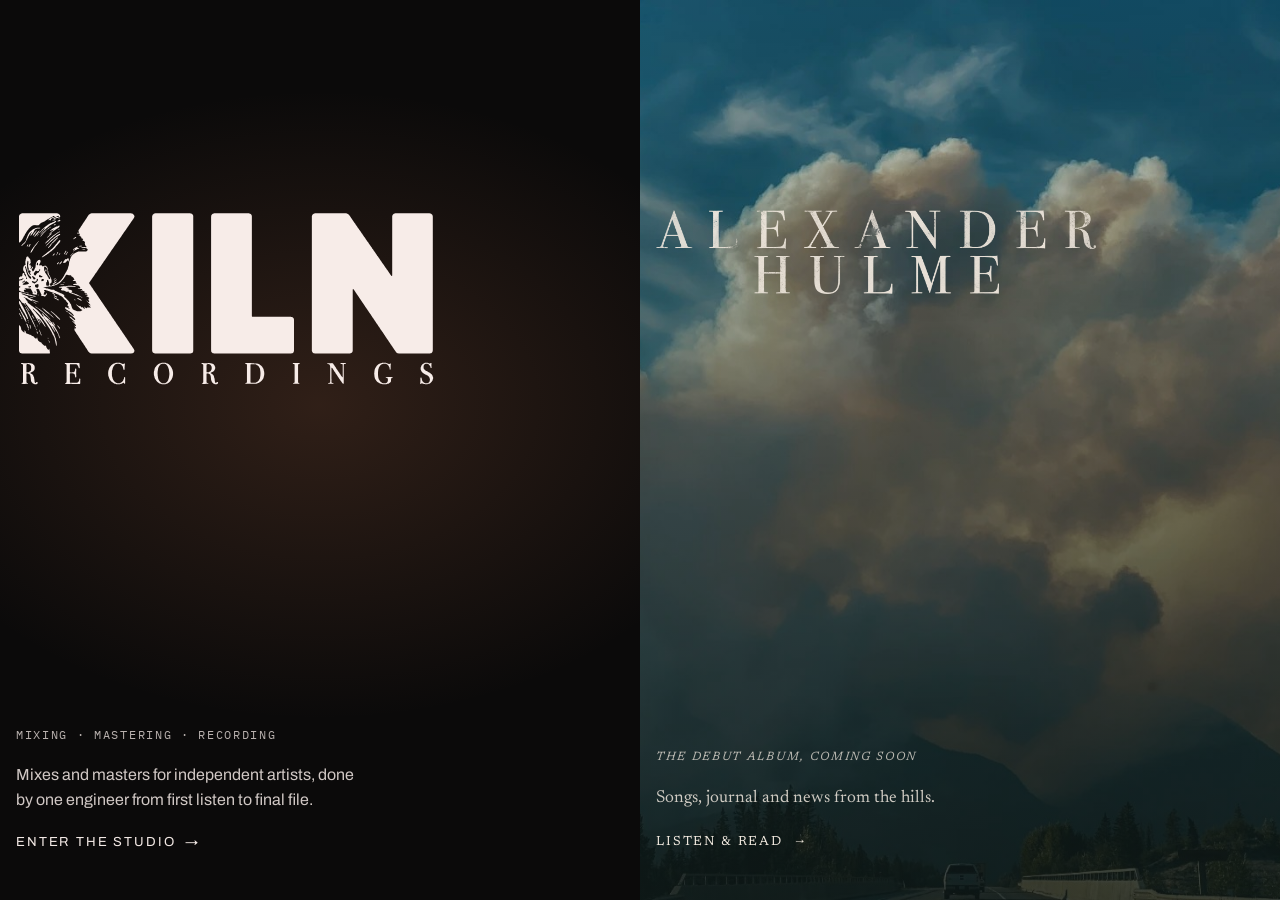
==== kiln-site/index.html @ 2f4a4ac7 "Add files via upload" ====
<!doctype html>
<html lang="en-GB">
<head>
<meta charset="utf-8">
<meta name="viewport" content="width=device-width, initial-scale=1, viewport-fit=cover">
<title>Kiln Recordings · Alexander Hulme</title>
<meta name="description" content="Kiln Recordings, mixing and mastering by Alexander Hulme, and the home of his debut album.">
<link rel="preconnect" href="https://fonts.googleapis.com">
<link rel="preconnect" href="https://fonts.gstatic.com" crossorigin>
<link rel="stylesheet" href="https://fonts.googleapis.com/css2?family=Archivo:wght@400;500;600;700;800&family=Cormorant+Garamond:ital,wght@0,400;0,500;1,400;1,500&family=IBM+Plex+Mono:wght@400&family=Newsreader:ital,opsz,wght@0,6..72,400;0,6..72,500;1,6..72,400&display=swap">
<link rel="stylesheet" href="assets/css/site.css">
</head>
<body class="hub">
<main class="split">
  <a class="half half-kiln" href="kiln.html">
    <img class="logo" src="assets/img/kiln-logo.svg" alt="Kiln Recordings">
    <span class="tag">Mixing · Mastering · Recording</span>
    <p class="blurb">Mixes and masters for independent artists, done by one engineer from first listen to final file.</p>
    <span class="go">Enter the studio <span aria-hidden="true">→</span></span>
  </a>
  <a class="half half-ah" href="alexander.html">
    <img class="logo" src="assets/img/ah-wordmark-light.png" alt="Alexander Hulme">
    <span class="tag"><em>The debut album, coming soon</em></span>
    <p class="blurb">Songs, journal and news from the hills.</p>
    <span class="go">Listen &amp; read <span aria-hidden="true">→</span></span>
  </a>
</main>
</body>
</html>
---- kiln-site/assets/css/site.css ----
/* =========================================================
   Kiln Recordings / Alexander Hulme — shared stylesheet
   Layout concept: one hub that splits into two worlds.
   Kiln = black studio, blush logo colour, technical mono labels.
   Alexander = teal mist and smoke, taken from the album cover.
   ========================================================= */
:root {
  /* Kiln (studio) */
  --k-bg: #0b0a0a;
  --k-surface: #151313;
  --k-line: #2a2524;
  --k-fg: #f3e9e5;          /* matches the logo blush */
  --k-muted: #9c8f8b;
  --k-ember: #c9774f;       /* used once: the glow behind the logo */

  /* Alexander (folk / mist) */
  --a-deep: #0f2f39;        /* teal sky */
  --a-pine: #17221f;        /* treeline */
  --a-mist: #d9dfdc;
  --a-smoke: #e3c4a6;       /* sunlit smoke */
  --a-fg: #f0e8de;
  --a-muted: #a9b6b3;

  /* Type */
  --f-kiln-display: "Archivo", "Helvetica Neue", Arial, sans-serif;
  --f-kiln-body: "Archivo", "Helvetica Neue", Arial, sans-serif;
  --f-mono: "IBM Plex Mono", ui-monospace, Menlo, monospace;
  --f-ah-display: "Cormorant Garamond", "Cormorant", Garamond, "Times New Roman", serif;
  --f-ah-body: "Newsreader", Georgia, "Times New Roman", serif;

  --gutter-l: max(16px, env(safe-area-inset-left, 0px));
  --gutter-r: max(16px, env(safe-area-inset-right, 0px));
  --measure: 65ch;
  color-scheme: dark;
}

*, *::before, *::after { box-sizing: border-box; }
html, body { margin: 0; }
body { font-size: 17px; line-height: 1.6; -webkit-font-smoothing: antialiased; }
img { max-width: 100%; display: block; }
a { color: inherit; }
h1, h2, h3 { text-wrap: balance; line-height: 1.1; margin: 0; }
p { margin: 0; }
:focus-visible { outline: 2px solid currentColor; outline-offset: 3px; }
.wrap { width: 100%; max-width: 1180px; margin-inline: auto; padding-left: var(--gutter-l); padding-right: var(--gutter-r); }
.skip { position: absolute; left: -9999px; }
.skip:focus { left: 16px; top: 16px; z-index: 99; padding: 8px 12px; background: #fff; color: #000; }

/* ---------- Site header (shared shape) ---------- */
.site-head { position: sticky; top: env(safe-area-inset-top, 0px); z-index: 20; backdrop-filter: blur(10px); -webkit-backdrop-filter: blur(10px); }
.site-head .wrap { display: flex; align-items: center; justify-content: space-between; gap: 16px; padding-block: 14px; flex-wrap: wrap; }
.site-head nav { display: flex; gap: clamp(12px, 2.4vw, 28px); flex-wrap: wrap; align-items: center; }
.site-head nav a { text-decoration: none; font-size: 0.82rem; letter-spacing: 0.12em; text-transform: uppercase; opacity: 0.78; }
.site-head nav a:hover, .site-head nav a[aria-current] { opacity: 1; }
.site-head .brand img { height: 46px; width: auto; }
.cross { font-size: 0.78rem; letter-spacing: 0.12em; text-transform: uppercase; text-decoration: none; padding: 7px 12px; border: 1px solid currentColor; border-radius: 999px; opacity: 0.85; white-space: nowrap; }
.cross:hover { opacity: 1; }
.site-foot { padding-block: 48px; font-size: 0.85rem; }
.site-foot .wrap { display: flex; justify-content: space-between; gap: 16px; flex-wrap: wrap; }

/* =========================================================
   HUB
   ========================================================= */
body.hub { background: var(--k-bg); color: var(--k-fg); font-family: var(--f-kiln-body); }
body.hub::before, body.kiln::before { content: ""; position: fixed; inset: 0 0 auto; height: env(safe-area-inset-top, 0px); z-index: 10; background: var(--k-bg); }
.split { display: grid; grid-template-columns: 1fr 1fr; min-height: min(100vh, 900px); }
.half { position: relative; display: flex; flex-direction: column; justify-content: flex-end; gap: 18px; padding: 48px var(--gutter-r) 48px var(--gutter-l); text-decoration: none; overflow: hidden; isolation: isolate; min-height: 420px; }
.half .tag { font-family: var(--f-mono); font-size: 0.75rem; letter-spacing: 0.14em; text-transform: uppercase; opacity: 0.75; }
.half .go { font-size: 0.82rem; letter-spacing: 0.14em; text-transform: uppercase; display: inline-flex; gap: 10px; align-items: center; }
.half .go span { transition: transform .3s ease; }
.half:hover .go span { transform: translateX(6px); }
.half-kiln { background: var(--k-bg); color: var(--k-fg); }
.half-kiln .logo { width: min(420px, 80%); margin-bottom: auto; margin-top: 18vh; }
.half-kiln::before { content: ""; position: absolute; inset: 10% -20% auto -20%; height: 70%; background: radial-gradient(closest-side, rgba(201,119,79,.28), rgba(201,119,79,0)); z-index: -1; transition: opacity .6s; opacity: .7; }
.half-kiln:hover::before { opacity: 1; }
.half-ah { color: var(--a-fg); background: var(--a-deep) url("../img/album-cover.jpg") center 40% / cover; }
.half-ah::before { content: ""; position: absolute; inset: 0; background: linear-gradient(180deg, rgba(15,47,57,.15), rgba(15,25,24,.78)); z-index: -1; }
.half-ah .logo { width: min(440px, 86%); margin-bottom: auto; margin-top: 18vh; filter: drop-shadow(0 2px 14px rgba(0,0,0,.35)); }
.half-ah .go, .half-ah .tag { font-family: var(--f-ah-body); }
.half p.blurb { max-width: 38ch; font-size: 1rem; opacity: .85; }
.half-ah p.blurb { font-family: var(--f-ah-body); font-size: 1.08rem; }
@media (max-width: 760px) {
  .split { grid-template-columns: 1fr; min-height: 0; }
  .half { min-height: 360px; }
  .half-kiln .logo, .half-ah .logo { margin-top: 24px; }
}

/* =========================================================
   KILN RECORDINGS
   ========================================================= */
body.kiln { background: var(--k-bg); color: var(--k-fg); font-family: var(--f-kiln-body); }
.kiln .site-head { background: rgba(11,10,10,.82); border-bottom: 1px solid var(--k-line); }
.k-label { font-family: var(--f-mono); font-size: 0.75rem; letter-spacing: 0.16em; text-transform: uppercase; color: var(--k-muted); }
.k-hero { position: relative; padding-block: clamp(72px, 12vw, 150px) clamp(56px, 8vw, 96px); overflow: hidden; isolation: isolate; }
.k-hero::before { content: ""; position: absolute; left: 50%; top: 18%; width: min(900px, 120vw); aspect-ratio: 1.6; translate: -50% 0; background: radial-gradient(closest-side, rgba(201,119,79,.32), rgba(201,119,79,.08) 55%, rgba(201,119,79,0)); z-index: -1; animation: kilnbreathe 7s ease-in-out infinite alternate; }
@keyframes kilnbreathe { from { opacity: .55; scale: .96; } to { opacity: 1; scale: 1.04; } }
.k-hero .wrap { display: grid; gap: 32px; justify-items: center; text-align: center; }
.k-hero img { width: min(560px, 88%); }
.k-hero h1 { font-family: var(--f-kiln-display); font-weight: 500; font-size: clamp(1.5rem, 3.4vw, 2.4rem); letter-spacing: -0.01em; max-width: 26ch; }
.k-hero p { color: var(--k-muted); max-width: 52ch; }
.btn { display: inline-flex; align-items: center; gap: 10px; padding: 14px 22px; font-size: 0.85rem; letter-spacing: 0.12em; text-transform: uppercase; text-decoration: none; border-radius: 2px; cursor: pointer; border: 1px solid transparent; font-family: inherit; }
.kiln .btn-solid { background: var(--k-fg); color: var(--k-bg); }
.kiln .btn-solid:hover { background: #fff; }
.kiln .btn-line { border-color: var(--k-line); color: var(--k-fg); background: transparent; }
.kiln .btn-line:hover { border-color: var(--k-fg); }
.btn-row { display: flex; gap: 12px; flex-wrap: wrap; justify-content: center; }

/* Hero with portrait */
.k-hero .k-hero-grid { grid-template-columns: minmax(0, 1.15fr) minmax(0, 0.85fr); gap: clamp(32px, 6vw, 88px); align-items: center; justify-items: stretch; text-align: left; }
.k-hero-copy { display: grid; gap: 26px; justify-items: start; }
.k-hero-copy .k-hero-logo { width: min(520px, 100%); }
.k-hero-copy h1 { font-family: var(--f-kiln-body); font-weight: 400; font-size: clamp(1.2rem, 1.9vw, 1.45rem); letter-spacing: 0; line-height: 1.5; max-width: 40ch; color: var(--k-fg); }
.k-hero-copy p { max-width: 54ch; }
.k-hero-copy .btn-row { justify-content: flex-start; }
.k-portrait { margin: 0; display: grid; gap: 12px; justify-self: end; width: 100%; max-width: 440px; }
.k-portrait img { width: 100%; height: auto; aspect-ratio: 3 / 4; object-fit: cover; filter: saturate(.9) contrast(1.02); }
.k-hero::before { left: 30%; }

/* Featured on */
.featured { border-top: 1px solid var(--k-line); border-bottom: 1px solid var(--k-line); padding-block: 32px; }
.featured .wrap { display: flex; align-items: center; gap: 20px 40px; flex-wrap: wrap; }
.featured-list { list-style: none; margin: 0; padding: 0; display: flex; flex-wrap: wrap; gap: 20px clamp(28px, 4vw, 56px); align-items: center; }
.featured-list li { font-family: var(--f-kiln-display); font-weight: 700; font-size: 1.05rem; letter-spacing: -0.01em; color: var(--k-fg); opacity: .8; }
.featured-list img { height: var(--h, 32px); width: auto; max-width: 100%; opacity: .82; transition: opacity .2s; }
.featured-list img:hover { opacity: 1; }

/* Testimonials */
.quotes { display: grid; grid-template-columns: repeat(3, minmax(0, 1fr)); gap: clamp(24px, 3vw, 40px); }
.quote { margin: 0; display: grid; grid-template-rows: 1fr auto; gap: 22px; padding-top: 22px; border-top: 1px solid var(--k-fg); min-width: 0; }
.quote blockquote { margin: 0; position: relative; }
.quote blockquote::before { content: "\201C"; display: block; font-family: var(--f-ah-display); font-size: 4rem; line-height: .6; height: .45em; color: var(--k-ember); }
.quote blockquote p { font-size: 1rem; line-height: 1.65; color: var(--k-fg); opacity: .9; }
.quote figcaption { display: flex; justify-content: space-between; gap: 12px; font-family: var(--f-mono); font-size: .78rem; letter-spacing: .12em; text-transform: uppercase; }
.quote figcaption b { font-weight: 400; }
.quote figcaption span { color: var(--k-muted); }

/* Studio photo band */
.studio-band { position: relative; border-top: 1px solid var(--k-line); }
.studio-band img { width: 100%; max-width: none; height: clamp(280px, 52vw, 640px); object-fit: cover; object-position: 60% 55%; }
.studio-caption { display: grid; gap: 8px; padding-block: 20px; }
.studio-caption p { color: var(--k-muted); max-width: 60ch; }

@media (max-width: 860px) {
  .k-hero .k-hero-grid { grid-template-columns: 1fr; }
  .k-portrait { justify-self: start; max-width: 420px; }
  .quotes { grid-template-columns: 1fr; }
}

.k-section { padding-block: clamp(64px, 9vw, 112px); border-top: 1px solid var(--k-line); }
.k-section h2 { font-family: var(--f-kiln-display); font-weight: 800; font-size: clamp(2rem, 5vw, 3.6rem); letter-spacing: -0.03em; text-transform: uppercase; }
.k-head { display: grid; grid-template-columns: minmax(0, 1fr) minmax(0, 1.2fr); gap: 32px; align-items: end; margin-bottom: 48px; }
.k-head p { color: var(--k-muted); max-width: 52ch; }

.services { display: grid; grid-template-columns: repeat(2, minmax(0, 1fr)); border-top: 1px solid var(--k-line); border-left: 1px solid var(--k-line); }
.service { padding: 32px clamp(20px, 3vw, 36px); border-right: 1px solid var(--k-line); border-bottom: 1px solid var(--k-line); display: grid; gap: 14px; align-content: start; min-width: 0; }
.service h3 { font-family: var(--f-kiln-display); font-weight: 700; font-size: 1.5rem; letter-spacing: -0.01em; }
.service p { color: var(--k-muted); }
.service .price { font-family: var(--f-mono); font-size: 0.9rem; color: var(--k-fg); font-variant-numeric: tabular-nums; }
.service ul { margin: 0; padding-left: 1.1em; color: var(--k-muted); font-size: 0.95rem; }

.steps { list-style: none; margin: 0; padding: 0; display: grid; grid-template-columns: repeat(4, minmax(0, 1fr)); gap: 0; counter-reset: s; }
.steps li { counter-increment: s; padding: 24px 24px 24px 0; border-top: 1px solid var(--k-fg); display: grid; gap: 10px; align-content: start; min-width: 0; }
.steps li + li { padding-left: 24px; }
.steps li::before { content: "0" counter(s); font-family: var(--f-mono); font-size: 0.8rem; color: var(--k-muted); }
.steps h3 { font-family: var(--f-kiln-display); font-weight: 700; font-size: 1.15rem; }
.steps p { color: var(--k-muted); font-size: 0.95rem; }

.spec-wrap { overflow-x: auto; }
.spec { width: 100%; border-collapse: collapse; font-family: var(--f-mono); font-size: 0.88rem; font-variant-numeric: tabular-nums; min-width: 520px; }
.spec th, .spec td { text-align: left; padding: 14px 16px 14px 0; border-bottom: 1px solid var(--k-line); vertical-align: top; }
.spec th { color: var(--k-muted); font-weight: 400; letter-spacing: .08em; text-transform: uppercase; font-size: .72rem; }

.credits { display: grid; grid-template-columns: repeat(auto-fill, minmax(min(100%, 220px), 1fr)); gap: 24px; }
.credit { display: grid; gap: 10px; }
.credit .art { aspect-ratio: 1; background: var(--k-surface); border: 1px dashed var(--k-line); display: grid; place-items: center; color: var(--k-muted); font-family: var(--f-mono); font-size: .75rem; text-align: center; padding: 12px; }
.credit b { font-weight: 600; }
.credit span { color: var(--k-muted); font-size: .9rem; }
.placeholder-note { font-family: var(--f-mono); font-size: .75rem; color: var(--k-ember); letter-spacing: .04em; }

.enquire { display: grid; grid-template-columns: minmax(0, 0.9fr) minmax(0, 1.3fr); gap: clamp(32px, 6vw, 80px); }
.enquire aside { display: grid; gap: 18px; align-content: start; }
.enquire aside p { color: var(--k-muted); }
form.k-form { display: grid; grid-template-columns: 1fr 1fr; gap: 18px; }
.field { display: grid; gap: 6px; min-width: 0; }
.field.full { grid-column: 1 / -1; }
.field label { font-family: var(--f-mono); font-size: .72rem; letter-spacing: .14em; text-transform: uppercase; color: var(--k-muted); }
.kiln input, .kiln select, .kiln textarea { width: 100%; font: inherit; font-size: 1rem; color: var(--k-fg); background: var(--k-surface); border: 1px solid var(--k-line); border-radius: 2px; padding: 12px 14px; }
.kiln input:focus, .kiln select:focus, .kiln textarea:focus { outline: none; border-color: var(--k-fg); }
.kiln textarea { min-height: 140px; resize: vertical; }
.form-status { grid-column: 1 / -1; font-size: .95rem; color: var(--k-fg); }
.kiln .site-foot { border-top: 1px solid var(--k-line); color: var(--k-muted); }

@media (max-width: 860px) {
  .k-head, .enquire { grid-template-columns: 1fr; }
  .steps { grid-template-columns: 1fr 1fr; }
  .steps li:nth-child(3) { padding-left: 0; }
}
@media (max-width: 560px) {
  .services, .steps, form.k-form { grid-template-columns: 1fr; }
  .steps li, .steps li + li { padding-left: 0; }
  .site-head .brand img { height: 40px; }
}

/* =========================================================
   ALEXANDER HULME
   ========================================================= */
body.ah { background: var(--a-pine); color: var(--a-fg); font-family: var(--f-ah-body); font-size: 18px; }
body.ah::before { content: ""; position: fixed; inset: 0 0 auto; height: env(safe-area-inset-top, 0px); z-index: 10; background: var(--a-deep); }
.ah .site-head { background: rgba(15,47,57,.55); }
.ah .site-head nav a { font-family: var(--f-ah-body); }
.ah .site-head .brand img { height: 22px; }

.a-hero { position: relative; overflow: hidden; isolation: isolate; padding-block: clamp(64px, 10vw, 128px) clamp(80px, 12vw, 160px);
  background: linear-gradient(180deg, var(--a-deep) 0%, #24505a 38%, #6d7f7a 70%, var(--a-pine) 100%); }
.mist { position: absolute; inset: -10% -30%; z-index: -1; pointer-events: none; background:
  radial-gradient(40% 22% at 20% 62%, rgba(227,196,166,.38), transparent 70%),
  radial-gradient(45% 25% at 75% 48%, rgba(217,223,220,.30), transparent 70%),
  radial-gradient(60% 20% at 50% 85%, rgba(217,223,220,.35), transparent 70%);
  filter: blur(18px); animation: drift 38s ease-in-out infinite alternate; }
.mist.two { animation-duration: 55s; animation-direction: alternate-reverse; opacity: .7; }
@keyframes drift { from { transform: translateX(-6%); } to { transform: translateX(6%); } }
.ridge { position: absolute; left: 0; right: 0; bottom: -1px; height: clamp(90px, 16vw, 200px); z-index: -1; color: var(--a-pine); }
.ridge svg { width: 100%; height: 100%; display: block; }
.a-hero .wrap { display: grid; grid-template-columns: minmax(0, 1fr) minmax(0, 1fr); gap: clamp(32px, 6vw, 80px); align-items: center; }
.cover { box-shadow: 0 30px 60px -20px rgba(0,0,0,.6); aspect-ratio: 1; width: 100%; max-width: 520px; object-fit: cover; }
.a-copy { display: grid; gap: 22px; }
.a-label { font-family: var(--f-ah-body); font-style: italic; font-size: 1.05rem; color: var(--a-smoke); }
.a-hero h1 { font-family: var(--f-ah-display); font-weight: 500; font-size: clamp(2.8rem, 7vw, 5.2rem); line-height: .95; letter-spacing: -0.01em; }
.a-hero h1 em { font-style: italic; font-weight: 400; }
.a-hero p { max-width: 44ch; color: var(--a-mist); }
.release { font-variant-numeric: tabular-nums; letter-spacing: .14em; text-transform: uppercase; font-size: .8rem; color: var(--a-mist); display: flex; gap: 18px; flex-wrap: wrap; }
.ah .btn { font-family: var(--f-ah-body); letter-spacing: .1em; }
.ah .btn-solid { background: var(--a-smoke); color: #1b1714; }
.ah .btn-solid:hover { background: #f0d6bc; }
.ah .btn-line { border-color: rgba(240,232,222,.45); color: var(--a-fg); }
.ah .btn-line:hover { border-color: var(--a-fg); }
.ah .btn-row { justify-content: flex-start; }

.a-section { padding-block: clamp(64px, 9vw, 112px); }
.a-section h2 { font-family: var(--f-ah-display); font-weight: 500; font-size: clamp(2.2rem, 5vw, 3.4rem); }
.a-section h2 em { font-style: italic; color: var(--a-smoke); }
.a-two { display: grid; grid-template-columns: minmax(0, 0.8fr) minmax(0, 1.2fr); gap: clamp(32px, 6vw, 80px); }
.prose { display: grid; gap: 1.1em; max-width: var(--measure); color: var(--a-mist); }
.prose p:first-child::first-letter { font-family: var(--f-ah-display); font-size: 3.4em; float: left; line-height: .8; padding: 6px 10px 0 0; color: var(--a-smoke); }

.tracks { list-style: none; margin: 0; padding: 0; counter-reset: t; display: grid; }
.tracks li { counter-increment: t; display: grid; grid-template-columns: 2.4em 1fr auto; gap: 12px; padding: 14px 0; border-bottom: 1px solid rgba(217,223,220,.16); align-items: baseline; }
.tracks li::before { content: counter(t, upper-roman); font-family: var(--f-ah-display); font-style: italic; color: var(--a-smoke); }
.tracks .len { font-variant-numeric: tabular-nums; color: var(--a-muted); font-size: .9rem; }

.listen { display: flex; gap: 12px; flex-wrap: wrap; }

.journal-list { display: grid; gap: 0; }
.post-link { display: grid; grid-template-columns: 9em minmax(0, 1fr); gap: 24px; padding: 26px 0; border-top: 1px solid rgba(217,223,220,.16); text-decoration: none; }
.post-link:last-child { border-bottom: 1px solid rgba(217,223,220,.16); }
.post-link time { color: var(--a-muted); font-style: italic; }
.post-link h3 { font-family: var(--f-ah-display); font-weight: 500; font-size: 1.8rem; }
.post-link p { color: var(--a-muted); margin-top: 6px; }
.post-link:hover h3 { color: var(--a-smoke); }

.signup { background: linear-gradient(180deg, var(--a-pine), var(--a-deep)); }
.signup .wrap { display: grid; gap: 20px; justify-items: start; }
.signup form { display: flex; gap: 10px; flex-wrap: wrap; width: 100%; max-width: 560px; }
.signup input { flex: 1 1 240px; min-width: 0; font: inherit; color: var(--a-fg); background: rgba(240,232,222,.08); border: 1px solid rgba(240,232,222,.3); padding: 12px 14px; border-radius: 2px; }
.signup input::placeholder { color: var(--a-muted); }
.signup .form-status { color: var(--a-smoke); }
.ah .placeholder-note { color: var(--a-smoke); font-family: var(--f-mono); font-size: .72rem; }

.article { padding-block: clamp(48px, 8vw, 96px); }
.article header { display: grid; gap: 14px; margin-bottom: 40px; max-width: var(--measure); }
.article h1 { font-family: var(--f-ah-display); font-weight: 500; font-size: clamp(2.4rem, 6vw, 4rem); }
.article .prose { font-size: 1.1rem; }
.ah .site-foot { color: var(--a-muted); background: var(--a-deep); }

@media (max-width: 820px) {
  .a-hero .wrap, .a-two { grid-template-columns: 1fr; }
  .post-link { grid-template-columns: 1fr; gap: 6px; }
}

@media (prefers-reduced-motion: reduce) {
  *, *::before, *::after { animation: none !important; transition: none !important; }
}

/* =========================================================
   KILN — Listen player
   ========================================================= */
.tracks-k { list-style: none; margin: 0; padding: 0; display: grid; border-top: 1px solid var(--k-line); }
.track { display: grid; grid-template-columns: 64px 48px minmax(0, 1fr) auto; grid-template-areas: "art play meta link" "art play bar ab"; column-gap: 18px; row-gap: 10px; align-items: center; padding: 18px 0; border-bottom: 1px solid var(--k-line); transition: background .3s; }
.track.is-playing { background: linear-gradient(90deg, rgba(201,119,79,.10), transparent 70%); }
.t-art { grid-area: art; width: 64px; height: 64px; object-fit: cover; display: grid; place-items: center; background: var(--k-surface); border: 1px solid var(--k-line); font-family: var(--f-mono); font-size: .72rem; letter-spacing: .1em; text-transform: uppercase; color: var(--k-muted); }
.t-meta { grid-area: meta; display: flex; flex-wrap: wrap; align-items: baseline; gap: 4px 14px; min-width: 0; }
.t-meta b { font-family: var(--f-kiln-display); font-weight: 700; font-size: 1.15rem; }
.t-meta span { color: var(--k-muted); }
.t-role { font-family: var(--f-mono); font-size: .72rem; letter-spacing: .1em; text-transform: uppercase; color: var(--k-muted); }
.t-meta .t-role { flex-basis: 100%; }
.t-play { grid-area: play; width: 48px; height: 48px; border-radius: 50%; border: 1px solid var(--k-fg); background: transparent; color: var(--k-fg); display: grid; place-items: center; cursor: pointer; padding: 0; }
.t-play:hover:not(:disabled), .is-playing .t-play { background: var(--k-fg); color: var(--k-bg); }
.t-play:disabled { border-color: var(--k-line); color: var(--k-line); cursor: default; }
.t-play svg { width: 16px; height: 16px; fill: currentColor; }
.t-bar { grid-area: bar; display: flex; align-items: center; gap: 14px; min-width: 0; }
.kiln .t-seek { background: transparent; border: 0; padding: 0; border-radius: 0; }
.t-seek { flex: 1; min-width: 0; -webkit-appearance: none; appearance: none; height: 18px; background: transparent; cursor: pointer; margin: 0; }
.t-seek::-webkit-slider-runnable-track { height: 2px; background: linear-gradient(90deg, var(--k-ember) var(--p, 0%), var(--k-line) var(--p, 0%)); }
.t-seek::-moz-range-track { height: 2px; background: linear-gradient(90deg, var(--k-ember) var(--p, 0%), var(--k-line) var(--p, 0%)); }
.t-seek::-webkit-slider-thumb { -webkit-appearance: none; width: 12px; height: 12px; border-radius: 50%; background: var(--k-fg); margin-top: -5px; border: 0; }
.t-seek::-moz-range-thumb { width: 12px; height: 12px; border-radius: 50%; background: var(--k-fg); border: 0; }
.t-seek:disabled { cursor: default; opacity: .5; }
.t-time { font-family: var(--f-mono); font-size: .78rem; color: var(--k-muted); font-variant-numeric: tabular-nums; white-space: nowrap; }
.t-soon { font-family: var(--f-mono); font-size: .72rem; letter-spacing: .1em; text-transform: uppercase; color: var(--k-muted); }
.t-ab { grid-area: ab; display: inline-flex; border: 1px solid var(--k-line); border-radius: 999px; padding: 3px; justify-self: end; }
.t-ab button { font: inherit; font-family: var(--f-mono); font-size: .7rem; letter-spacing: .1em; text-transform: uppercase; color: var(--k-muted); background: transparent; border: 0; border-radius: 999px; padding: 6px 12px; cursor: pointer; white-space: nowrap; }
.t-ab button[aria-pressed="true"] { background: var(--k-fg); color: var(--k-bg); }
.t-link { grid-area: link; justify-self: end; font-size: .78rem; letter-spacing: .12em; text-transform: uppercase; text-decoration: none; color: var(--k-muted); white-space: nowrap; }
.t-link:hover { color: var(--k-fg); }
@media (max-width: 640px) {
  .track { grid-template-columns: 56px minmax(0, 1fr) auto; grid-template-areas: "art meta meta" "play bar bar" "ab ab link"; column-gap: 14px; }
  .t-art { width: 56px; height: 56px; }
  .t-ab { justify-self: start; }
}

/* =========================================================
   ALEXANDER — centred album hero + preview player
   ========================================================= */
.a-hero .a-stack { grid-template-columns: 1fr; justify-items: center; text-align: center; gap: 26px; }
.a-stack .cover { max-width: min(460px, 100%); height: auto; }
.a-hero .debut { line-height: 1.2; font-family: var(--f-ah-display); font-weight: 500; font-size: clamp(1.3rem, 2.6vw, 1.8rem); letter-spacing: .32em; text-transform: uppercase; padding-left: .32em; color: var(--a-fg); }
.a-stack .btn-row { justify-content: center; }
.preview { display: flex; align-items: center; gap: 14px; width: min(420px, 100%); padding: 10px 16px 10px 10px; border: 1px solid rgba(240,232,222,.28); border-radius: 999px; background: rgba(15,47,57,.35); backdrop-filter: blur(6px); -webkit-backdrop-filter: blur(6px); }
.preview-play { flex: none; width: 42px; height: 42px; border-radius: 50%; border: 0; background: var(--a-smoke); color: #1b1714; display: grid; place-items: center; cursor: pointer; padding: 0; }
.preview-play svg { width: 14px; height: 14px; fill: currentColor; }
.preview-play:hover { background: #f0d6bc; }
.preview-body { flex: 1; min-width: 0; display: grid; gap: 7px; text-align: left; }
.preview-label { font-style: italic; color: var(--a-mist); font-size: .98rem; line-height: 1; }
.preview-line { height: 2px; background: rgba(240,232,222,.22); cursor: pointer; position: relative; }
.preview-line span { position: absolute; inset: 0 auto 0 0; width: 0; background: var(--a-smoke); }
.preview-time { font-variant-numeric: tabular-nums; font-size: .85rem; color: var(--a-muted); }
.a-section .a-label { display: block; }

/* Kiln hero + featured: centred */
.k-hero .k-hero-grid { text-align: center; }
.k-hero-copy { justify-items: center; }
.k-hero-copy h1, .k-hero-copy p { margin-inline: auto; }
.k-hero-copy .btn-row { justify-content: center; }
.k-portrait { justify-self: center; justify-items: center; }
.featured .wrap { flex-direction: column; justify-content: center; gap: 22px; text-align: center; }
.featured-list { justify-content: center; }
@media (max-width: 860px) {
  .k-portrait { justify-self: center; }
}

/* Testimonials slider */
.slider { display: grid; gap: 28px; }
.quotes.q-track { display: flex; gap: 0; overflow-x: auto; scroll-snap-type: x mandatory; scroll-behavior: smooth; scrollbar-width: none; overscroll-behavior-x: contain; }
.q-track::-webkit-scrollbar { display: none; }
.q-track:focus-visible { outline: 1px solid var(--k-line); outline-offset: 8px; }
.q-track .quote { flex: 0 0 100%; scroll-snap-align: start; border-top: 0; padding: 0 clamp(0px, 8vw, 120px); text-align: center; grid-template-rows: auto auto; gap: 28px; align-content: center; }
.q-track .quote blockquote::before { font-size: 5rem; height: .5em; }
.q-track .quote blockquote p { font-size: clamp(1.1rem, 1.9vw, 1.45rem); line-height: 1.6; max-width: 46ch; margin-inline: auto; }
.q-track .quote figcaption { justify-content: center; gap: 18px; }
.q-controls { display: flex; align-items: center; justify-content: center; gap: 22px; }
.q-btn { width: 44px; height: 44px; border-radius: 50%; border: 1px solid var(--k-line); background: transparent; color: var(--k-fg); font-size: 1.1rem; cursor: pointer; }
.q-btn:hover { border-color: var(--k-fg); }
.q-dots { display: flex; gap: 10px; }
.q-dots button { width: 9px; height: 9px; border-radius: 50%; border: 1px solid var(--k-muted); background: transparent; padding: 0; cursor: pointer; }
.q-dots button[aria-current="true"] { background: var(--k-fg); border-color: var(--k-fg); }

/* Plugins page */
.p-hero .wrap { display: grid; gap: 18px; justify-items: center; text-align: center; }
.p-hero .p-title { font-family: var(--f-kiln-display); font-weight: 800; font-size: clamp(3rem, 9vw, 6.5rem); letter-spacing: -0.04em; text-transform: uppercase; max-width: none; }
.p-hero p { max-width: 52ch; }
.plugins { display: grid; grid-template-columns: repeat(auto-fill, minmax(min(100%, 320px), 1fr)); gap: clamp(20px, 3vw, 32px); }
.plugin { display: grid; grid-template-rows: auto 1fr; background: var(--k-surface); border: 1px solid var(--k-line); min-width: 0; }
.p-shot { aspect-ratio: 4 / 3; background: #050505; border-bottom: 1px solid var(--k-line); display: grid; place-items: center; overflow: hidden; }
.p-shot img { width: 100%; height: 100%; object-fit: contain; }
.p-shot span { font-family: var(--f-mono); font-size: .72rem; letter-spacing: .14em; text-transform: uppercase; color: var(--k-muted); }
.p-body { display: grid; gap: 14px; align-content: start; padding: 22px; }
.p-top { display: flex; justify-content: space-between; align-items: baseline; gap: 12px; flex-wrap: wrap; }
.p-top h2 { font-family: var(--f-kiln-display); font-weight: 700; font-size: 1.4rem; letter-spacing: -0.01em; }
.p-price { font-family: var(--f-mono); font-size: .85rem; color: var(--k-fg); white-space: nowrap; }
.p-body p { color: var(--k-muted); font-size: .98rem; }
.p-specs { list-style: none; margin: 0; padding: 0; display: flex; flex-wrap: wrap; gap: 8px; }
.p-specs li { font-family: var(--f-mono); font-size: .7rem; letter-spacing: .1em; text-transform: uppercase; color: var(--k-muted); border: 1px solid var(--k-line); padding: 5px 9px; }
.p-body .btn { justify-self: start; margin-top: 6px; }
.p-note { margin-top: 32px; color: var(--k-muted); font-size: .95rem; text-align: center; }

/* Plugins: logo hero + categories */
.p-hero .p-logo { margin: 0 0 18px; line-height: 0; }
.p-hero .p-logo img { width: min(560px, 86vw); height: auto; }
.p-jump { display: flex; gap: 10px; justify-content: center; margin-top: 6px; }
.p-jump a { font-size: .8rem; letter-spacing: .14em; text-transform: uppercase; text-decoration: none; padding: 8px 16px; border: 1px solid var(--k-line); border-radius: 999px; color: var(--k-fg); }
.p-jump a:hover { border-color: #d68b63; color: #d68b63; }
.p-cat-head { display: grid; gap: 12px; justify-items: center; text-align: center; margin-bottom: 40px; }
.p-cat-head h2 { font-family: var(--f-kiln-display); font-weight: 800; font-size: clamp(2rem, 5vw, 3.4rem); letter-spacing: -0.03em; text-transform: uppercase; }
.p-cat-head p { color: var(--k-muted); max-width: 48ch; }
.p-top h3 { font-family: var(--f-kiln-display); font-weight: 700; font-size: 1.4rem; letter-spacing: -0.01em; }
.p-cat .plugins { grid-template-columns: repeat(auto-fit, minmax(min(100%, 320px), 400px)); justify-content: center; }
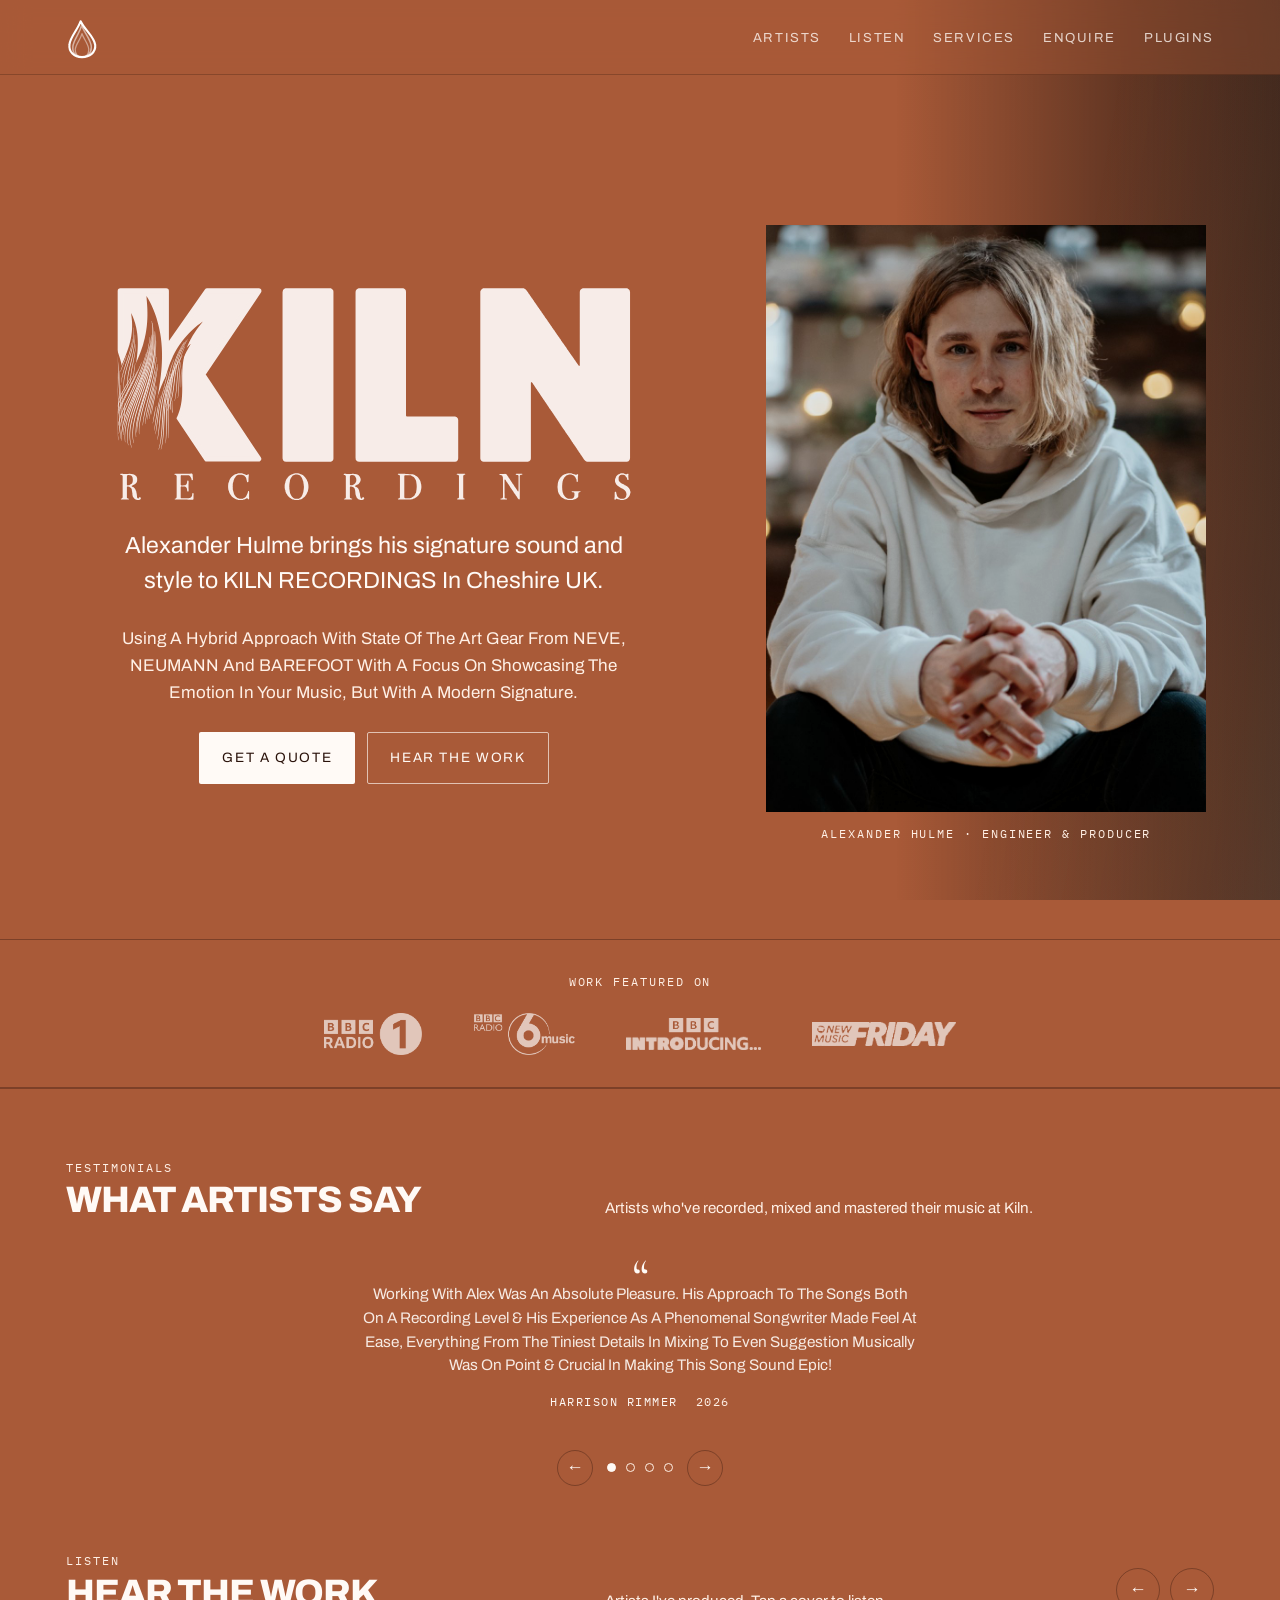
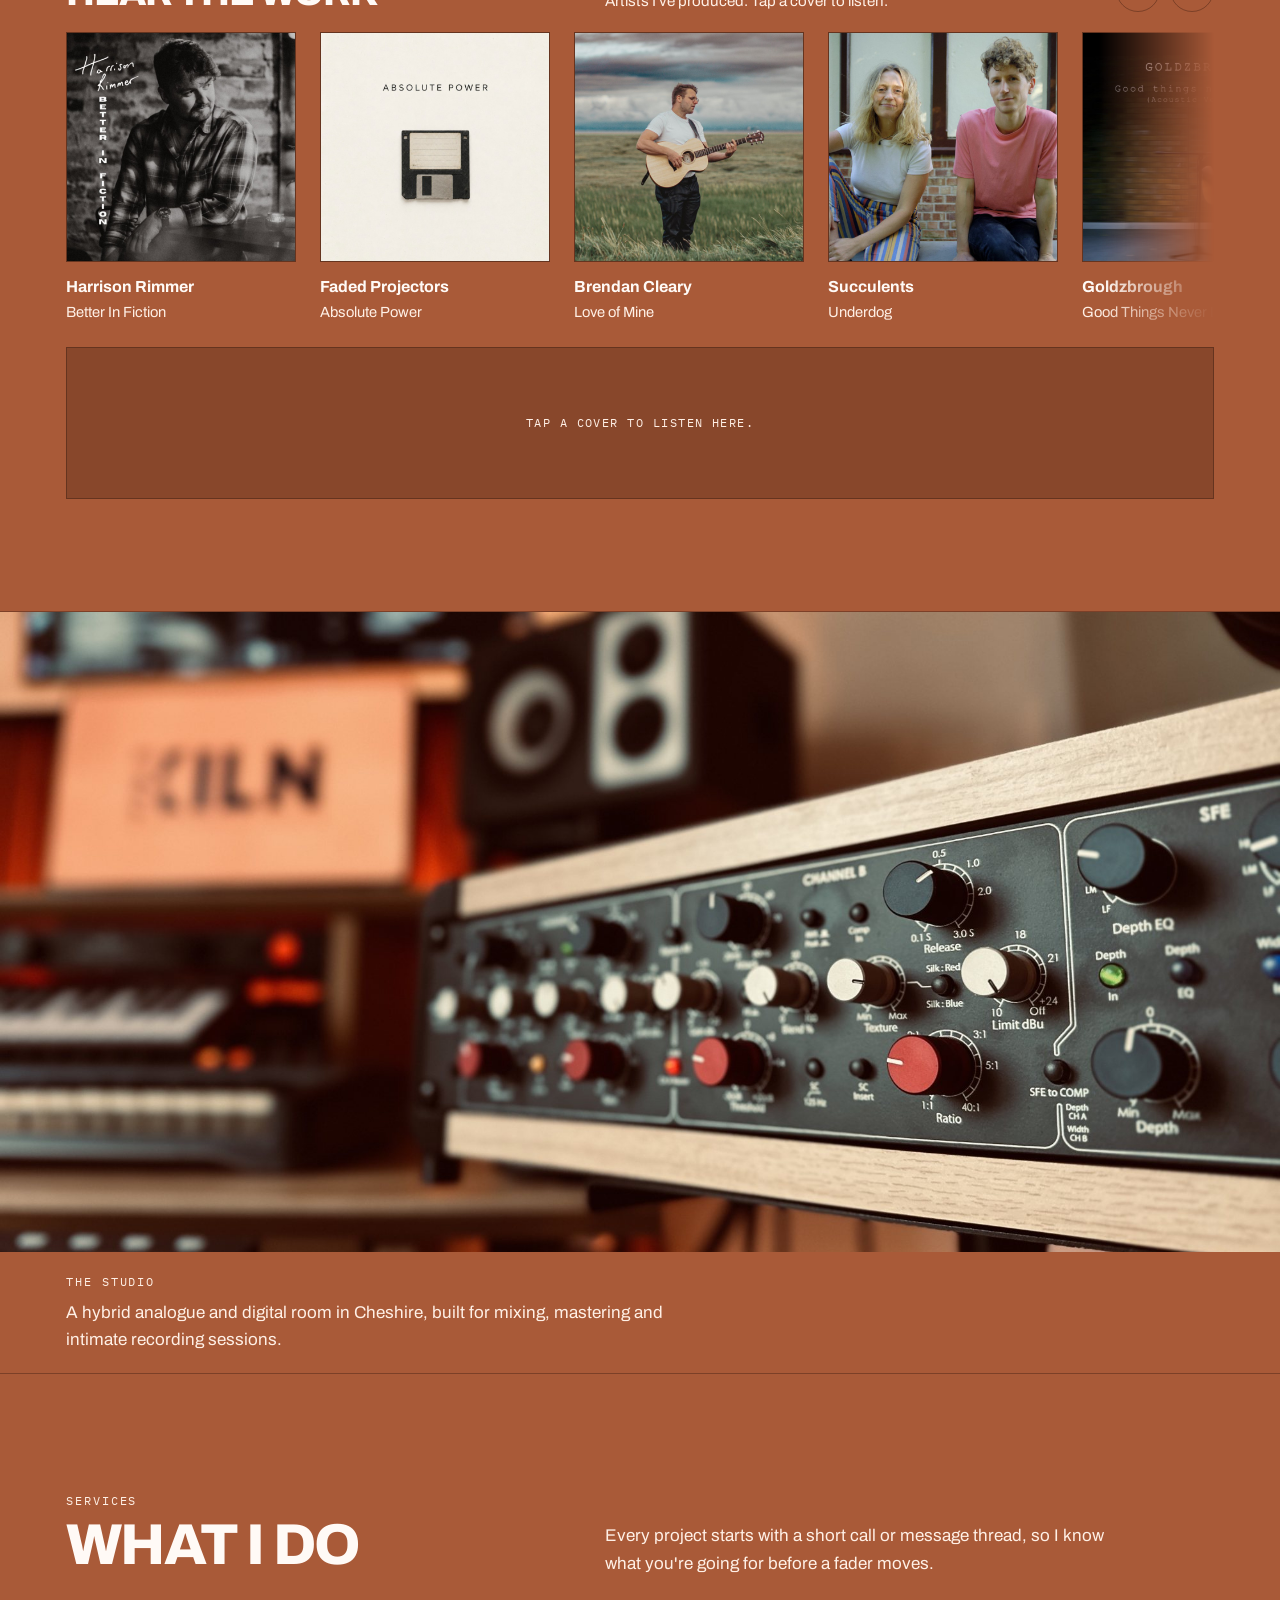
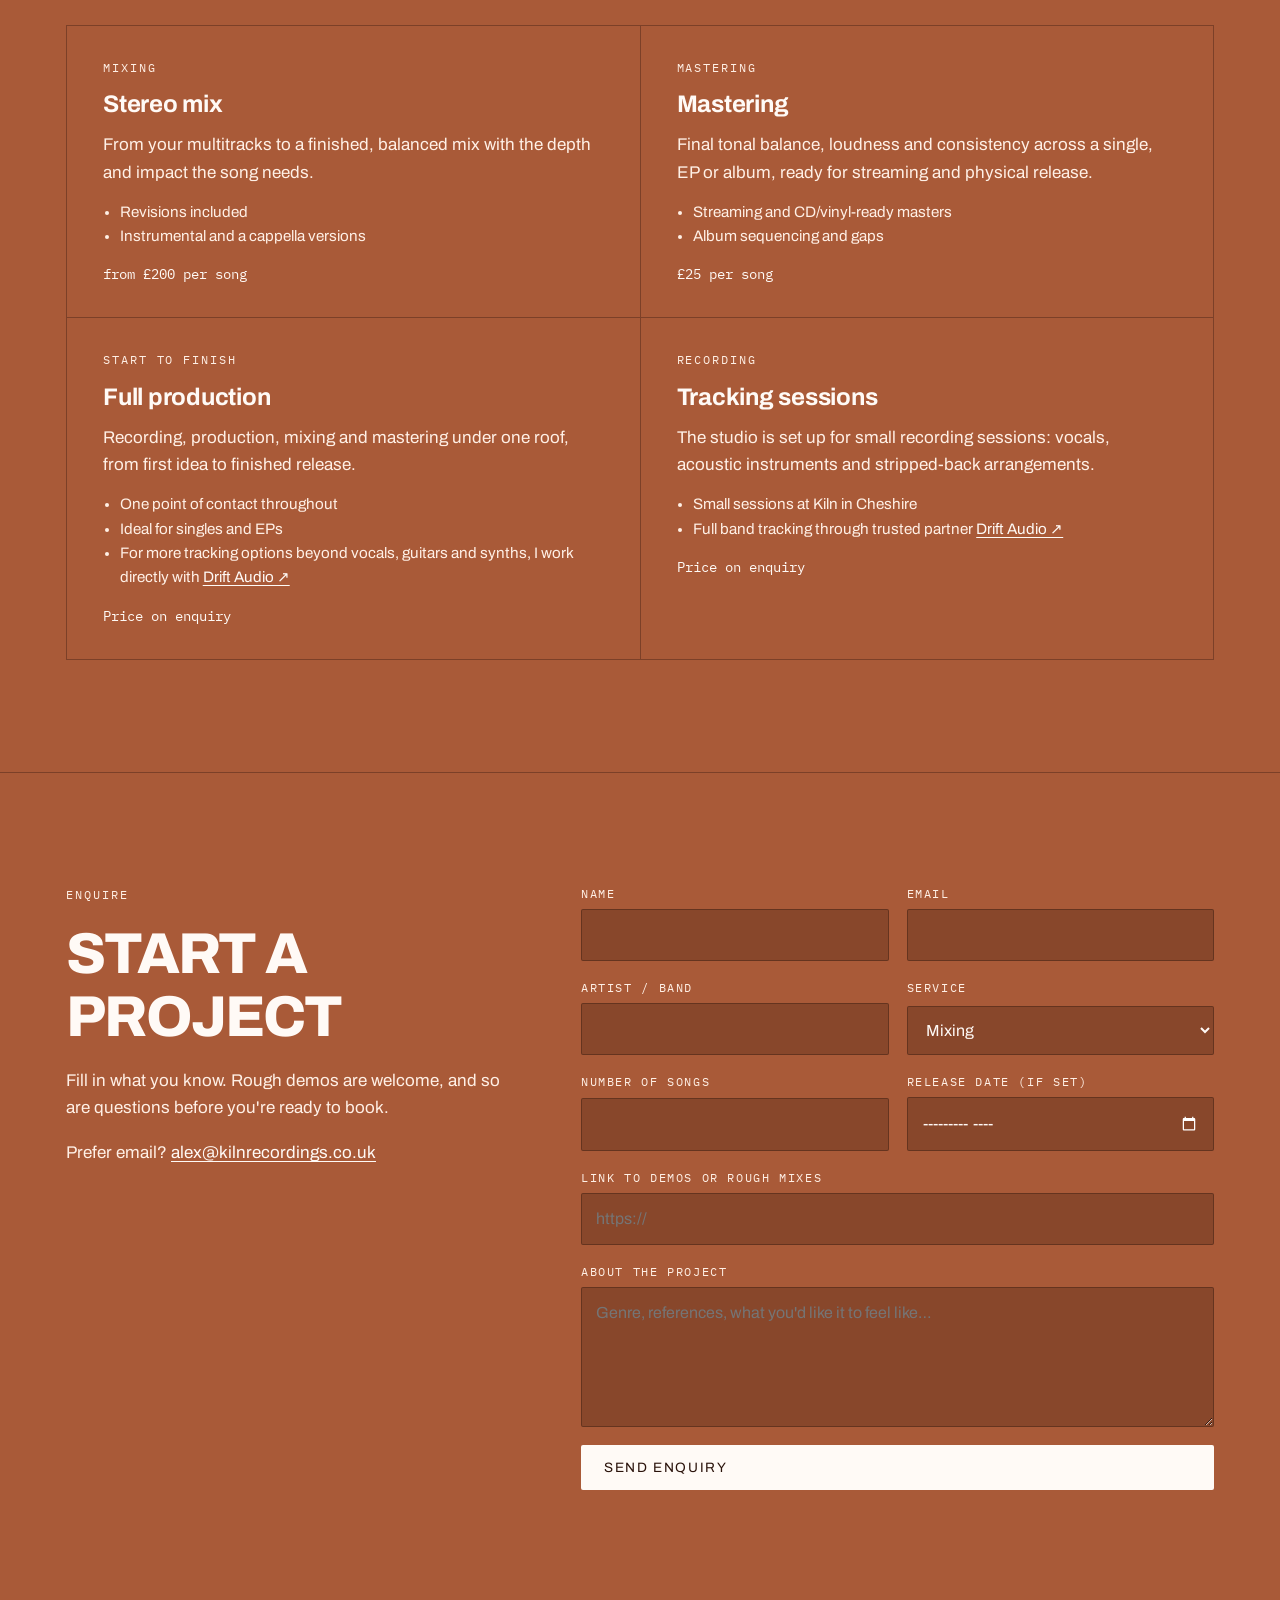
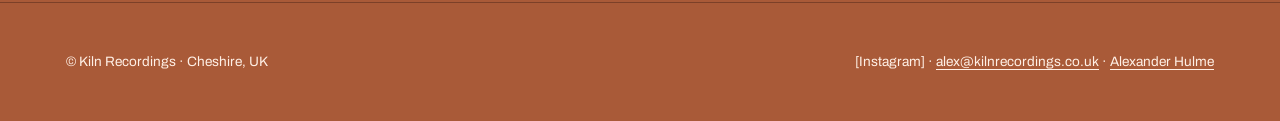
==== commit d83037f2: "Add files via upload" ====
--- a/kiln-site/index.html
+++ b/kiln-site/index.html
@@ -3,27 +3,243 @@
 <head>
 <meta charset="utf-8">
 <meta name="viewport" content="width=device-width, initial-scale=1, viewport-fit=cover">
-<title>Kiln Recordings · Alexander Hulme</title>
-<meta name="description" content="Kiln Recordings, mixing and mastering by Alexander Hulme, and the home of his debut album.">
+<title>Kiln Recordings · Mixing &amp; Mastering in Cheshire</title>
+<meta name="description" content="Alexander Hulme brings his signature sound to Kiln Recordings in Cheshire, UK. Mixing, mastering and recording with Neve, Neumann and Barefoot.">
 <link rel="preconnect" href="https://fonts.googleapis.com">
 <link rel="preconnect" href="https://fonts.gstatic.com" crossorigin>
 <link rel="stylesheet" href="https://fonts.googleapis.com/css2?family=Archivo:wght@400;500;600;700;800&family=Cormorant+Garamond:ital,wght@0,400;0,500;1,400;1,500&family=IBM+Plex+Mono:wght@400&family=Newsreader:ital,opsz,wght@0,6..72,400;0,6..72,500;1,6..72,400&display=swap">
 <link rel="stylesheet" href="assets/css/site.css">
 </head>
-<body class="hub">
-<main class="split">
-  <a class="half half-kiln" href="kiln.html">
-    <img class="logo" src="assets/img/kiln-logo.svg" alt="Kiln Recordings">
-    <span class="tag">Mixing · Mastering · Recording</span>
-    <p class="blurb">Mixes and masters for independent artists, done by one engineer from first listen to final file.</p>
-    <span class="go">Enter the studio <span aria-hidden="true">→</span></span>
-  </a>
-  <a class="half half-ah" href="alexander.html">
-    <img class="logo" src="assets/img/ah-wordmark-light.png" alt="Alexander Hulme">
-    <span class="tag"><em>The debut album, coming soon</em></span>
-    <p class="blurb">Songs, journal and news from the hills.</p>
-    <span class="go">Listen &amp; read <span aria-hidden="true">→</span></span>
-  </a>
+<body class="kiln">
+<a class="skip" href="#main">Skip to content</a>
+<header class="site-head">
+  <div class="wrap">
+    <a class="brand" href="hub.html"><img src="assets/img/kiln-flame.svg" alt="Kiln Recordings and Alexander Hulme"></a>
+    <nav aria-label="Kiln Recordings">
+      <a href="#testimonials">Artists</a>
+      <a href="#listen">Listen</a>
+      <a href="#services">Services</a>
+      <a href="#enquire">Enquire</a>
+      <a href="plugins.html">Plugins</a>
+    </nav>
+  </div>
+</header>
+
+<main id="main">
+  <section class="k-hero">
+    <div class="wrap k-hero-grid">
+      <div class="k-hero-copy">
+        <!-- LOGO-INLINE:start (animated logo, inlined so it stays sharp; source: assets/img/kiln-logo.svg) --><svg xmlns="http://www.w3.org/2000/svg" viewBox="0 0 609 257" role="img" aria-label="Kiln Recordings" shape-rendering="geometricPrecision" class="k-hero-logo"><style>
+.fc,.fl{transform-origin:34px 208px;transform-box:view-box}
+.fc{animation:sway 6.5s ease-in-out infinite alternate}
+.fl{animation:sway 6.5s ease-in-out infinite alternate,glint 3.1s ease-in-out infinite}
+@keyframes sway{0%{transform:skewX(-1.76deg) scale(1,1)}35%{transform:skewX(.99deg) scale(1.011,1.0308)}70%{transform:skewX(-.55deg) scale(.9945,1.0132)}100%{transform:skewX(1.65deg) scale(1.0088,1.0385)}}
+@keyframes glint{0%,100%{opacity:1}22%{opacity:.7}47%{opacity:.95}63%{opacity:.6}82%{opacity:.9}}
+@media (prefers-reduced-motion:reduce){.fc,.fl{animation:none}}
+</style><defs><mask id="m" maskUnits="userSpaceOnUse" x="0" y="0" width="609" height="257"><rect width="609" height="257" fill="#fff"/><g class="fc" fill="#000"><path d="M10 208 C10 196 20 190 34 190 C48 190 58 196 58 208 L58 216 L10 216Z"/><path d="M30.00 210.00 L42.54 197.41 L46.75 192.48 L49.51 189.16 L51.46 186.78 L52.83 185.07 L53.72 183.85 L54.18 183.02 L54.23 182.47 L53.89 182.13 L53.39 181.84 L52.90 181.54 L52.42 181.21 L51.94 180.84 L51.48 180.42 L51.02 179.94 L50.57 179.40 L50.14 178.80 L49.73 178.12 L49.33 177.37 L48.97 176.54 L48.62 175.63 L48.31 174.65 L48.03 173.58 L47.79 172.44 L47.58 171.23 L47.41 169.94 L47.28 168.58 L47.19 167.15 L47.13 165.66 L47.12 164.10 L47.15 162.49 L47.21 160.81 L47.31 159.08 L47.45 157.30 L47.61 155.46 L47.81 153.58 L48.04 151.64 L48.30 149.67 L48.58 147.65 L48.88 145.59 L49.20 143.48 L49.55 141.34 L49.90 139.17 L50.27 136.95 L50.65 134.70 L51.04 132.42 L51.43 130.10 L51.82 127.75 L52.22 125.38 L52.60 122.97 L52.99 120.53 L53.36 118.06 L53.73 115.56 L54.08 113.04 L54.41 110.49 L54.72 107.92 L55.01 105.32 L55.28 102.70 L55.52 100.05 L55.73 97.38 L55.91 94.69 L56.05 91.98 L56.15 89.25 L56.22 86.49 L56.24 83.72 L56.21 80.94 L56.14 78.13 L56.02 75.31 L55.85 72.48 L55.62 69.63 L55.34 66.76 L55.00 63.89 L54.60 61.00 L54.13 58.10 L53.61 55.20 L53.01 52.28 L52.35 49.36 L51.62 46.43 L50.81 43.49 L49.93 40.54 L48.98 37.59 L47.95 34.64 L46.83 31.68 L45.63 28.72 L44.34 25.76 L42.95 22.80 L41.46 19.84 L39.85 16.89 L38.00 14.00 L38.00 14.00 L38.22 17.41 L38.51 20.71 L38.76 23.93 L38.95 27.09 L39.08 30.18 L39.15 33.22 L39.16 36.20 L39.10 39.12 L38.98 42.00 L38.80 44.81 L38.56 47.58 L38.27 50.30 L37.92 52.97 L37.52 55.60 L37.07 58.18 L36.58 60.71 L36.04 63.21 L35.45 65.66 L34.82 68.07 L34.16 70.45 L33.45 72.79 L32.71 75.09 L31.94 77.37 L31.13 79.61 L30.30 81.82 L29.43 84.01 L28.54 86.16 L27.62 88.30 L26.68 90.41 L25.71 92.49 L24.72 94.56 L23.72 96.61 L22.69 98.64 L21.65 100.65 L20.60 102.65 L19.52 104.63 L18.44 106.61 L17.35 108.57 L16.24 110.52 L15.13 112.47 L14.00 114.41 L12.88 116.34 L11.74 118.27 L10.61 120.20 L9.47 122.13 L8.33 124.07 L7.20 126.00 L6.06 127.95 L4.93 129.90 L3.81 131.86 L2.69 133.83 L1.58 135.82 L0.48 137.82 L-0.60 139.84 L-1.67 141.89 L-2.73 143.96 L-3.76 146.05 L-4.77 148.18 L-5.76 150.34 L-6.72 152.54 L-7.65 154.78 L-8.54 157.07 L-9.40 159.40 L-10.21 161.78 L-10.97 164.22 L-11.68 166.71 L-12.33 169.25 L-12.91 171.86 L-13.43 174.53 L-13.86 177.26 L-14.20 180.05 L-14.45 182.91 L-14.60 185.81 L-14.64 188.78 L-14.56 191.79 L-14.36 194.84 L-14.04 197.93 L-13.58 201.05 L-12.99 204.18 L-12.26 207.33 L-11.22 210.41 L-9.63 213.27 L-7.47 215.84 L-4.72 218.02 L-1.33 219.70 L2.82 220.72 L7.96 220.77 L14.72 219.22 L30.00 210.00Z"/><path d="M10.00 210.00 L18.31 203.26 L20.98 200.31 L22.63 198.13 L23.71 196.39 L24.37 194.95 L24.71 193.74 L24.76 192.69 L24.57 191.77 L24.13 190.96 L23.61 190.17 L23.10 189.36 L22.61 188.54 L22.13 187.70 L21.67 186.84 L21.23 185.96 L20.80 185.05 L20.38 184.13 L19.98 183.19 L19.59 182.22 L19.22 181.23 L18.87 180.22 L18.52 179.18 L18.20 178.12 L17.89 177.04 L17.59 175.93 L17.31 174.80 L17.04 173.65 L16.79 172.48 L16.55 171.28 L16.32 170.06 L16.11 168.82 L15.91 167.56 L15.73 166.28 L15.55 164.97 L15.39 163.65 L15.24 162.31 L15.10 160.95 L14.97 159.57 L14.85 158.17 L14.74 156.76 L14.63 155.33 L14.53 153.88 L14.44 152.42 L14.36 150.94 L14.28 149.44 L14.20 147.93 L14.13 146.40 L14.06 144.86 L13.99 143.31 L13.93 141.75 L13.86 140.17 L13.79 138.57 L13.72 136.97 L13.65 135.35 L13.57 133.73 L13.49 132.09 L13.40 130.44 L13.31 128.78 L13.21 127.11 L13.10 125.43 L12.98 123.74 L12.86 122.04 L12.72 120.33 L12.57 118.62 L12.40 116.89 L12.23 115.16 L12.04 113.42 L11.83 111.67 L11.61 109.92 L11.37 108.16 L11.11 106.39 L10.83 104.62 L10.53 102.84 L10.22 101.06 L9.88 99.27 L9.51 97.48 L9.13 95.68 L8.71 93.88 L8.28 92.08 L7.81 90.27 L7.32 88.46 L6.79 86.65 L6.24 84.84 L5.65 83.02 L5.03 81.21 L4.37 79.40 L3.66 77.59 L2.89 75.78 L2.00 74.00 L2.00 74.00 L1.89 75.98 L1.84 77.92 L1.80 79.84 L1.74 81.72 L1.67 83.59 L1.58 85.44 L1.47 87.27 L1.35 89.08 L1.21 90.87 L1.05 92.65 L0.87 94.40 L0.67 96.15 L0.46 97.87 L0.23 99.58 L-0.02 101.28 L-0.28 102.97 L-0.55 104.64 L-0.84 106.29 L-1.14 107.94 L-1.46 109.57 L-1.79 111.19 L-2.12 112.81 L-2.47 114.41 L-2.83 116.00 L-3.20 117.58 L-3.58 119.16 L-3.96 120.72 L-4.36 122.28 L-4.76 123.83 L-5.16 125.37 L-5.57 126.91 L-5.99 128.44 L-6.41 129.97 L-6.83 131.49 L-7.26 133.01 L-7.69 134.52 L-8.12 136.03 L-8.55 137.54 L-8.98 139.04 L-9.41 140.55 L-9.84 142.05 L-10.26 143.55 L-10.69 145.06 L-11.11 146.56 L-11.53 148.06 L-11.94 149.57 L-12.34 151.08 L-12.74 152.59 L-13.14 154.10 L-13.52 155.62 L-13.90 157.15 L-14.26 158.68 L-14.62 160.21 L-14.96 161.76 L-15.29 163.31 L-15.61 164.86 L-15.91 166.43 L-16.19 168.01 L-16.46 169.59 L-16.71 171.19 L-16.94 172.79 L-17.15 174.41 L-17.34 176.04 L-17.50 177.69 L-17.64 179.34 L-17.75 181.01 L-17.84 182.69 L-17.89 184.39 L-17.91 186.09 L-17.91 187.82 L-17.86 189.55 L-17.79 191.30 L-17.67 193.07 L-17.52 194.84 L-17.32 196.63 L-17.08 198.43 L-16.80 200.24 L-16.48 202.06 L-16.11 203.88 L-15.69 205.72 L-15.12 207.52 L-14.25 209.22 L-13.05 210.78 L-11.51 212.16 L-9.57 213.31 L-7.14 214.16 L-4.06 214.55 L0.12 214.17 L10.00 210.00Z"/><path d="M46.00 210.00 L54.88 214.24 L58.72 214.72 L61.59 214.42 L63.87 213.67 L65.72 212.62 L67.21 211.34 L68.38 209.89 L69.25 208.30 L69.83 206.61 L70.28 204.88 L70.68 203.17 L71.03 201.47 L71.33 199.77 L71.60 198.10 L71.83 196.43 L72.02 194.78 L72.17 193.14 L72.29 191.51 L72.39 189.90 L72.45 188.30 L72.49 186.72 L72.50 185.14 L72.50 183.58 L72.47 182.03 L72.43 180.49 L72.37 178.96 L72.29 177.44 L72.20 175.93 L72.10 174.42 L71.99 172.92 L71.87 171.43 L71.74 169.94 L71.61 168.45 L71.47 166.97 L71.33 165.49 L71.19 164.01 L71.04 162.53 L70.90 161.06 L70.75 159.58 L70.61 158.10 L70.48 156.62 L70.34 155.13 L70.22 153.64 L70.10 152.15 L69.98 150.65 L69.88 149.14 L69.79 147.63 L69.70 146.11 L69.63 144.58 L69.58 143.05 L69.53 141.50 L69.51 139.94 L69.49 138.38 L69.50 136.80 L69.52 135.20 L69.57 133.60 L69.63 131.98 L69.72 130.35 L69.83 128.70 L69.97 127.04 L70.13 125.36 L70.31 123.67 L70.53 121.96 L70.77 120.23 L71.05 118.48 L71.36 116.72 L71.70 114.93 L72.07 113.13 L72.49 111.31 L72.93 109.46 L73.42 107.60 L73.95 105.71 L74.52 103.80 L75.13 101.88 L75.78 99.93 L76.48 97.95 L77.23 95.96 L78.02 93.94 L78.86 91.90 L79.75 89.83 L80.69 87.74 L81.68 85.63 L82.73 83.49 L83.82 81.33 L84.97 79.14 L86.17 76.92 L87.42 74.66 L88.71 72.37 L90.00 70.00 L90.00 70.00 L87.98 71.79 L86.07 73.64 L84.25 75.50 L82.49 77.37 L80.79 79.23 L79.15 81.10 L77.56 82.97 L76.03 84.83 L74.54 86.70 L73.11 88.56 L71.73 90.42 L70.39 92.28 L69.10 94.13 L67.86 95.98 L66.66 97.83 L65.51 99.67 L64.39 101.52 L63.32 103.35 L62.29 105.19 L61.30 107.02 L60.34 108.84 L59.43 110.66 L58.55 112.48 L57.70 114.29 L56.89 116.10 L56.11 117.90 L55.37 119.69 L54.66 121.48 L53.97 123.26 L53.32 125.03 L52.70 126.80 L52.10 128.55 L51.53 130.30 L50.98 132.04 L50.46 133.77 L49.96 135.49 L49.48 137.19 L49.02 138.89 L48.58 140.57 L48.16 142.25 L47.76 143.90 L47.37 145.55 L47.00 147.18 L46.64 148.80 L46.29 150.40 L45.95 151.99 L45.62 153.56 L45.30 155.11 L44.99 156.64 L44.68 158.16 L44.38 159.66 L44.08 161.14 L43.79 162.60 L43.49 164.03 L43.20 165.45 L42.90 166.84 L42.61 168.21 L42.31 169.56 L42.00 170.89 L41.69 172.18 L41.38 173.46 L41.06 174.70 L40.73 175.92 L40.40 177.12 L40.05 178.28 L39.70 179.42 L39.34 180.52 L38.97 181.60 L38.59 182.64 L38.20 183.66 L37.79 184.64 L37.38 185.59 L36.96 186.52 L36.52 187.41 L36.08 188.27 L35.62 189.10 L35.16 189.90 L34.68 190.67 L34.19 191.42 L33.69 192.14 L33.27 192.87 L33.07 193.69 L33.11 194.63 L33.39 195.73 L33.97 197.04 L34.91 198.64 L36.36 200.67 L38.70 203.46 L46.00 210.00Z"/><path d="M50.00 160.00 L56.34 165.06 L59.50 166.06 L62.04 166.23 L64.22 165.93 L66.10 165.29 L67.74 164.38 L69.14 163.26 L70.33 161.97 L71.31 160.54 L72.16 159.04 L72.96 157.54 L73.70 156.04 L74.39 154.53 L75.02 153.03 L75.61 151.52 L76.14 150.02 L76.63 148.53 L77.08 147.05 L77.48 145.57 L77.84 144.10 L78.17 142.64 L78.45 141.19 L78.71 139.75 L78.93 138.32 L79.12 136.90 L79.29 135.50 L79.43 134.10 L79.55 132.71 L79.64 131.34 L79.72 129.97 L79.78 128.62 L79.83 127.27 L79.87 125.93 L79.89 124.59 L79.90 123.27 L79.91 121.94 L79.90 120.63 L79.90 119.32 L79.89 118.01 L79.88 116.70 L79.86 115.40 L79.85 114.10 L79.84 112.80 L79.83 111.50 L79.83 110.20 L79.83 108.90 L79.84 107.60 L79.86 106.30 L79.88 104.99 L79.92 103.68 L79.97 102.36 L80.03 101.04 L80.11 99.72 L80.20 98.39 L80.31 97.05 L80.44 95.70 L80.58 94.35 L80.75 92.99 L80.94 91.61 L81.15 90.23 L81.39 88.84 L81.66 87.44 L81.95 86.02 L82.27 84.60 L82.62 83.16 L83.00 81.71 L83.42 80.24 L83.87 78.77 L84.36 77.27 L84.89 75.77 L85.46 74.24 L86.07 72.71 L86.72 71.16 L87.41 69.59 L88.15 68.01 L88.94 66.41 L89.78 64.79 L90.67 63.16 L91.61 61.52 L92.60 59.85 L93.65 58.17 L94.75 56.48 L95.90 54.76 L97.12 53.03 L98.39 51.28 L99.72 49.51 L101.11 47.72 L102.54 45.89 L104.00 44.00 L104.00 44.00 L102.01 45.34 L100.13 46.73 L98.32 48.14 L96.58 49.56 L94.89 51.00 L93.26 52.43 L91.69 53.87 L90.16 55.32 L88.69 56.77 L87.27 58.23 L85.90 59.69 L84.58 61.15 L83.30 62.61 L82.07 64.08 L80.88 65.55 L79.74 67.02 L78.64 68.50 L77.58 69.97 L76.55 71.45 L75.57 72.93 L74.63 74.41 L73.72 75.89 L72.85 77.37 L72.01 78.86 L71.21 80.34 L70.44 81.81 L69.70 83.29 L68.99 84.76 L68.32 86.24 L67.67 87.70 L67.04 89.17 L66.45 90.62 L65.88 92.08 L65.33 93.52 L64.80 94.96 L64.30 96.39 L63.81 97.82 L63.34 99.23 L62.90 100.63 L62.46 102.03 L62.04 103.41 L61.64 104.78 L61.24 106.14 L60.86 107.48 L60.48 108.81 L60.12 110.13 L59.76 111.42 L59.40 112.71 L59.05 113.97 L58.71 115.22 L58.36 116.45 L58.02 117.66 L57.67 118.85 L57.33 120.02 L56.98 121.17 L56.62 122.29 L56.27 123.39 L55.91 124.47 L55.54 125.52 L55.16 126.55 L54.78 127.55 L54.39 128.53 L53.99 129.48 L53.59 130.40 L53.17 131.30 L52.74 132.17 L52.31 133.01 L51.86 133.82 L51.41 134.60 L50.94 135.36 L50.46 136.10 L49.97 136.81 L49.47 137.49 L48.96 138.16 L48.44 138.80 L47.90 139.42 L47.34 140.02 L46.78 140.61 L46.19 141.19 L45.58 141.75 L45.02 142.35 L44.60 143.08 L44.31 143.97 L44.16 145.05 L44.18 146.37 L44.40 148.02 L44.89 150.13 L45.91 153.05 L50.00 160.00Z"/><path d="M24.00 140.00 L27.90 134.50 L28.93 132.12 L29.48 130.37 L29.78 128.99 L29.90 127.88 L29.88 126.97 L29.74 126.23 L29.47 125.61 L29.09 125.09 L28.68 124.61 L28.29 124.13 L27.93 123.65 L27.58 123.16 L27.25 122.67 L26.94 122.16 L26.64 121.64 L26.37 121.11 L26.10 120.56 L25.86 119.99 L25.63 119.40 L25.41 118.78 L25.22 118.14 L25.04 117.48 L24.88 116.79 L24.73 116.07 L24.60 115.33 L24.50 114.56 L24.41 113.76 L24.34 112.94 L24.28 112.09 L24.25 111.22 L24.23 110.32 L24.24 109.41 L24.26 108.46 L24.29 107.50 L24.34 106.51 L24.41 105.50 L24.49 104.48 L24.58 103.43 L24.69 102.36 L24.80 101.28 L24.93 100.17 L25.07 99.05 L25.21 97.92 L25.36 96.76 L25.52 95.59 L25.68 94.40 L25.84 93.20 L26.01 91.99 L26.17 90.75 L26.34 89.51 L26.50 88.25 L26.66 86.97 L26.82 85.69 L26.97 84.39 L27.11 83.07 L27.25 81.75 L27.38 80.41 L27.49 79.05 L27.59 77.69 L27.68 76.31 L27.76 74.93 L27.82 73.53 L27.86 72.12 L27.89 70.70 L27.89 69.27 L27.88 67.82 L27.84 66.37 L27.78 64.91 L27.70 63.44 L27.59 61.96 L27.46 60.47 L27.30 58.97 L27.11 57.46 L26.89 55.95 L26.64 54.42 L26.36 52.89 L26.05 51.35 L25.70 49.80 L25.32 48.25 L24.90 46.69 L24.45 45.12 L23.95 43.54 L23.42 41.96 L22.84 40.37 L22.22 38.78 L21.55 37.18 L20.83 35.59 L20.00 34.00 L20.00 34.00 L20.21 35.77 L20.44 37.49 L20.64 39.18 L20.82 40.85 L20.96 42.48 L21.07 44.10 L21.15 45.68 L21.19 47.24 L21.21 48.78 L21.20 50.30 L21.15 51.79 L21.08 53.27 L20.98 54.72 L20.86 56.15 L20.71 57.56 L20.54 58.95 L20.35 60.32 L20.13 61.68 L19.89 63.02 L19.63 64.34 L19.36 65.64 L19.07 66.93 L18.76 68.21 L18.43 69.46 L18.09 70.71 L17.73 71.94 L17.36 73.16 L16.98 74.37 L16.59 75.57 L16.19 76.76 L15.78 77.93 L15.36 79.10 L14.93 80.26 L14.49 81.41 L14.05 82.55 L13.61 83.69 L13.15 84.82 L12.70 85.94 L12.24 87.06 L11.78 88.18 L11.32 89.29 L10.86 90.40 L10.40 91.50 L9.94 92.61 L9.49 93.71 L9.03 94.82 L8.59 95.92 L8.14 97.03 L7.71 98.14 L7.28 99.25 L6.86 100.37 L6.45 101.49 L6.04 102.62 L5.66 103.76 L5.28 104.90 L4.92 106.06 L4.58 107.23 L4.25 108.40 L3.95 109.59 L3.66 110.80 L3.40 112.01 L3.16 113.25 L2.95 114.50 L2.77 115.76 L2.63 117.05 L2.51 118.35 L2.44 119.67 L2.40 121.00 L2.41 122.35 L2.46 123.72 L2.55 125.10 L2.70 126.49 L2.90 127.90 L3.15 129.31 L3.45 130.74 L3.81 132.16 L4.23 133.59 L4.71 135.02 L5.24 136.45 L5.83 137.88 L6.54 139.26 L7.45 140.54 L8.57 141.69 L9.90 142.67 L11.47 143.45 L13.31 143.97 L15.50 144.11 L18.27 143.61 L24.00 140.00Z"/></g><g class="fl" fill="#fff"><path d="M4.91 135.84 L5.19 135.39 L5.46 134.92 L5.73 134.46 L6.00 133.99 L6.27 133.52 L6.54 133.05 L6.81 132.59 L7.08 132.12 L7.35 131.65 L7.61 131.19 L7.88 130.72 L8.15 130.25 L8.42 129.79 L8.68 129.32 L8.95 128.85 L9.22 128.39 L9.49 127.92 L9.75 127.46 L10.02 126.99 L10.29 126.52 L10.55 126.06 L10.82 125.59 L11.08 125.12 L11.35 124.66 L11.61 124.19 L11.88 123.72 L12.14 123.25 L12.40 122.79 L12.67 122.32 L12.93 121.85 L13.19 121.38 L13.45 120.91 L13.71 120.44 L13.97 119.97 L14.23 119.50 L14.49 119.03 L14.75 118.56 L15.01 118.09 L15.27 117.62 L15.52 117.14 L15.78 116.67 L16.04 116.20 L16.29 115.72 L16.55 115.25 L16.80 114.77 L17.05 114.30 L17.30 113.82 L17.55 113.34 L17.80 112.86 L18.05 112.38 L18.30 111.90 L18.55 111.42 L18.79 110.94 L19.04 110.46 L19.28 109.98 L19.52 109.49 L19.76 109.01 L20.00 108.52 L20.23 108.01 L20.05 107.92 L19.77 108.40 L19.50 108.87 L19.23 109.34 L18.96 109.81 L18.69 110.27 L18.42 110.74 L18.16 111.21 L17.89 111.68 L17.62 112.15 L17.36 112.62 L17.09 113.09 L16.82 113.56 L16.56 114.03 L16.29 114.49 L16.03 114.96 L15.76 115.43 L15.49 115.90 L15.23 116.36 L14.96 116.83 L14.70 117.30 L14.43 117.77 L14.17 118.23 L13.90 118.70 L13.64 119.17 L13.37 119.64 L13.11 120.10 L12.85 120.57 L12.58 121.04 L12.32 121.51 L12.06 121.98 L11.80 122.45 L11.53 122.91 L11.27 123.38 L11.01 123.85 L10.75 124.32 L10.49 124.79 L10.23 125.26 L9.97 125.73 L9.72 126.20 L9.46 126.68 L9.20 127.15 L8.94 127.62 L8.69 128.09 L8.43 128.57 L8.18 129.04 L7.93 129.51 L7.67 129.99 L7.42 130.47 L7.17 130.94 L6.92 131.42 L6.67 131.90 L6.42 132.38 L6.17 132.85 L5.93 133.33 L5.68 133.82 L5.44 134.30 L5.20 134.78 L4.96 135.27 L4.74 135.75Z"/><path d="M2.47 146.35 L2.83 145.67 L3.18 144.95 L3.54 144.23 L3.90 143.52 L4.25 142.80 L4.61 142.09 L4.98 141.37 L5.34 140.66 L5.70 139.95 L6.07 139.25 L6.43 138.54 L6.80 137.83 L7.17 137.13 L7.54 136.42 L7.91 135.72 L8.28 135.02 L8.65 134.32 L9.02 133.62 L9.40 132.92 L9.77 132.22 L10.15 131.52 L10.52 130.82 L10.90 130.12 L11.27 129.42 L11.65 128.72 L12.02 128.02 L12.40 127.32 L12.78 126.62 L13.15 125.92 L13.53 125.22 L13.90 124.52 L14.28 123.82 L14.65 123.12 L15.03 122.42 L15.40 121.72 L15.78 121.01 L16.15 120.31 L16.52 119.60 L16.89 118.90 L17.26 118.19 L17.63 117.48 L18.00 116.77 L18.37 116.06 L18.73 115.35 L19.10 114.64 L19.46 113.93 L19.82 113.21 L20.18 112.49 L20.54 111.77 L20.90 111.05 L21.26 110.33 L21.61 109.61 L21.96 108.88 L22.31 108.16 L22.66 107.43 L23.01 106.70 L23.35 105.96 L23.68 105.23 L24.01 104.46 L23.83 104.37 L23.44 105.11 L23.06 105.82 L22.69 106.54 L22.31 107.26 L21.94 107.97 L21.57 108.68 L21.19 109.40 L20.82 110.11 L20.44 110.82 L20.07 111.53 L19.69 112.24 L19.31 112.94 L18.93 113.65 L18.55 114.36 L18.18 115.06 L17.80 115.76 L17.42 116.47 L17.04 117.17 L16.66 117.87 L16.28 118.57 L15.90 119.27 L15.52 119.97 L15.14 120.68 L14.76 121.38 L14.39 122.08 L14.01 122.78 L13.63 123.47 L13.25 124.17 L12.88 124.87 L12.50 125.57 L12.13 126.28 L11.75 126.98 L11.38 127.68 L11.00 128.38 L10.63 129.08 L10.26 129.78 L9.89 130.49 L9.53 131.19 L9.16 131.89 L8.79 132.60 L8.43 133.31 L8.07 134.01 L7.71 134.72 L7.35 135.43 L6.99 136.15 L6.64 136.86 L6.28 137.57 L5.93 138.29 L5.58 139.01 L5.24 139.72 L4.89 140.45 L4.55 141.17 L4.21 141.89 L3.88 142.62 L3.55 143.35 L3.22 144.08 L2.89 144.82 L2.58 145.56 L2.28 146.26Z"/><path d="M3.83 151.30 L4.20 150.49 L4.58 149.62 L4.96 148.76 L5.35 147.90 L5.74 147.05 L6.13 146.19 L6.52 145.34 L6.92 144.49 L7.31 143.64 L7.72 142.79 L8.12 141.94 L8.53 141.10 L8.94 140.26 L9.35 139.42 L9.76 138.58 L10.18 137.74 L10.59 136.90 L11.01 136.06 L11.43 135.22 L11.85 134.38 L12.28 133.55 L12.70 132.71 L13.12 131.87 L13.55 131.03 L13.98 130.20 L14.40 129.36 L14.83 128.52 L15.26 127.68 L15.69 126.84 L16.12 126.00 L16.54 125.16 L16.97 124.31 L17.40 123.47 L17.83 122.62 L18.25 121.78 L18.68 120.93 L19.10 120.08 L19.53 119.23 L19.95 118.38 L20.37 117.52 L20.79 116.66 L21.21 115.81 L21.63 114.95 L22.04 114.08 L22.46 113.22 L22.87 112.35 L23.28 111.48 L23.69 110.61 L24.09 109.74 L24.50 108.86 L24.90 107.98 L25.29 107.10 L25.69 106.21 L26.08 105.32 L26.47 104.43 L26.85 103.54 L27.23 102.64 L27.60 101.74 L27.96 100.80 L27.76 100.71 L27.33 101.62 L26.92 102.50 L26.50 103.38 L26.09 104.26 L25.67 105.14 L25.26 106.01 L24.84 106.89 L24.42 107.76 L24.00 108.62 L23.57 109.49 L23.15 110.35 L22.72 111.21 L22.30 112.07 L21.87 112.93 L21.44 113.79 L21.01 114.64 L20.58 115.49 L20.15 116.34 L19.72 117.19 L19.29 118.04 L18.86 118.89 L18.43 119.74 L17.99 120.58 L17.56 121.43 L17.13 122.27 L16.70 123.11 L16.27 123.96 L15.84 124.80 L15.41 125.64 L14.98 126.48 L14.56 127.32 L14.13 128.16 L13.70 129.00 L13.28 129.84 L12.86 130.68 L12.44 131.53 L12.02 132.37 L11.60 133.21 L11.19 134.05 L10.78 134.90 L10.37 135.74 L9.96 136.59 L9.56 137.44 L9.16 138.28 L8.76 139.13 L8.36 139.98 L7.97 140.84 L7.58 141.69 L7.19 142.55 L6.81 143.41 L6.43 144.27 L6.06 145.13 L5.69 146.00 L5.33 146.87 L4.97 147.74 L4.62 148.61 L4.27 149.49 L3.93 150.38 L3.62 151.22Z"/><path d="M4.16 153.55 L4.58 152.56 L5.02 151.51 L5.45 150.47 L5.90 149.43 L6.35 148.39 L6.80 147.35 L7.26 146.32 L7.73 145.29 L8.19 144.27 L8.67 143.24 L9.15 142.22 L9.63 141.20 L10.11 140.18 L10.60 139.16 L11.09 138.15 L11.59 137.13 L12.08 136.12 L12.58 135.10 L13.09 134.09 L13.59 133.07 L14.10 132.06 L14.60 131.04 L15.11 130.03 L15.62 129.01 L16.13 128.00 L16.64 126.98 L17.15 125.96 L17.67 124.94 L18.18 123.91 L18.69 122.89 L19.20 121.86 L19.71 120.83 L20.22 119.80 L20.72 118.77 L21.23 117.73 L21.73 116.69 L22.24 115.65 L22.74 114.61 L23.23 113.56 L23.73 112.50 L24.22 111.45 L24.71 110.39 L25.20 109.33 L25.68 108.26 L26.16 107.19 L26.64 106.12 L27.11 105.04 L27.57 103.95 L28.04 102.87 L28.49 101.77 L28.94 100.68 L29.39 99.57 L29.83 98.47 L30.27 97.36 L30.70 96.24 L31.12 95.11 L31.53 93.98 L31.93 92.85 L32.33 91.67 L32.11 91.59 L31.65 92.74 L31.20 93.86 L30.76 94.97 L30.30 96.08 L29.84 97.19 L29.38 98.28 L28.92 99.38 L28.45 100.47 L27.97 101.55 L27.50 102.63 L27.01 103.71 L26.53 104.78 L26.04 105.85 L25.55 106.91 L25.06 107.98 L24.56 109.03 L24.06 110.09 L23.56 111.14 L23.06 112.19 L22.55 113.23 L22.05 114.27 L21.54 115.31 L21.03 116.35 L20.52 117.38 L20.01 118.42 L19.50 119.45 L18.99 120.48 L18.48 121.50 L17.96 122.53 L17.45 123.55 L16.94 124.58 L16.43 125.60 L15.93 126.62 L15.42 127.64 L14.91 128.66 L14.41 129.68 L13.91 130.70 L13.41 131.72 L12.91 132.74 L12.42 133.76 L11.93 134.78 L11.44 135.80 L10.95 136.83 L10.47 137.85 L9.99 138.88 L9.52 139.90 L9.05 140.93 L8.59 141.96 L8.13 143.00 L7.68 144.03 L7.23 145.07 L6.79 146.12 L6.36 147.16 L5.93 148.21 L5.51 149.27 L5.10 150.32 L4.69 151.39 L4.30 152.45 L3.95 153.47Z"/><path d="M3.42 172.60 L3.71 171.12 L4.03 169.50 L4.37 167.89 L4.74 166.29 L5.13 164.71 L5.56 163.14 L6.00 161.57 L6.47 160.02 L6.96 158.48 L7.46 156.94 L7.99 155.42 L8.54 153.90 L9.10 152.39 L9.67 150.88 L10.27 149.37 L10.87 147.87 L11.49 146.38 L12.12 144.88 L12.76 143.39 L13.41 141.90 L14.06 140.41 L14.73 138.92 L15.41 137.43 L16.09 135.94 L16.77 134.44 L17.46 132.95 L18.16 131.45 L18.86 129.95 L19.56 128.44 L20.27 126.93 L20.97 125.42 L21.68 123.90 L22.38 122.37 L23.09 120.84 L23.79 119.31 L24.49 117.76 L25.19 116.21 L25.88 114.65 L26.57 113.09 L27.25 111.51 L27.92 109.93 L28.59 108.34 L29.26 106.74 L29.91 105.13 L30.55 103.51 L31.19 101.87 L31.81 100.23 L32.42 98.58 L33.02 96.92 L33.61 95.24 L34.18 93.55 L34.74 91.86 L35.28 90.14 L35.81 88.42 L36.32 86.68 L36.81 84.93 L37.28 83.16 L37.73 81.38 L38.15 79.54 L37.91 79.48 L37.41 81.30 L36.92 83.06 L36.41 84.81 L35.88 86.55 L35.34 88.27 L34.79 89.98 L34.22 91.68 L33.63 93.37 L33.04 95.04 L32.43 96.70 L31.81 98.35 L31.18 99.99 L30.53 101.62 L29.88 103.24 L29.22 104.85 L28.56 106.45 L27.88 108.04 L27.20 109.62 L26.51 111.19 L25.82 112.76 L25.12 114.32 L24.42 115.87 L23.72 117.41 L23.01 118.95 L22.31 120.48 L21.60 122.01 L20.89 123.53 L20.18 125.05 L19.48 126.56 L18.77 128.07 L18.07 129.58 L17.37 131.09 L16.68 132.59 L15.99 134.09 L15.31 135.59 L14.64 137.08 L13.97 138.58 L13.31 140.08 L12.66 141.58 L12.02 143.08 L11.39 144.58 L10.77 146.08 L10.17 147.59 L9.58 149.10 L9.00 150.62 L8.44 152.14 L7.89 153.67 L7.37 155.20 L6.86 156.75 L6.38 158.30 L5.91 159.86 L5.47 161.42 L5.05 163.00 L4.66 164.59 L4.29 166.19 L3.96 167.80 L3.66 169.43 L3.39 171.07 L3.18 172.56Z"/><path d="M5.79 175.34 L6.04 173.60 L6.32 171.72 L6.65 169.85 L7.01 168.00 L7.42 166.16 L7.86 164.34 L8.33 162.52 L8.84 160.72 L9.38 158.92 L9.95 157.13 L10.54 155.35 L11.16 153.58 L11.80 151.81 L12.46 150.04 L13.14 148.28 L13.84 146.51 L14.56 144.75 L15.29 142.99 L16.03 141.23 L16.79 139.46 L17.56 137.70 L18.34 135.93 L19.12 134.15 L19.92 132.37 L20.72 130.58 L21.52 128.79 L22.33 126.99 L23.14 125.18 L23.95 123.36 L24.76 121.54 L25.56 119.70 L26.37 117.85 L27.16 116.00 L27.96 114.13 L28.74 112.25 L29.52 110.35 L30.29 108.45 L31.05 106.53 L31.79 104.59 L32.52 102.64 L33.24 100.68 L33.94 98.70 L34.63 96.70 L35.29 94.69 L35.94 92.66 L36.56 90.61 L37.16 88.55 L37.74 86.46 L38.29 84.36 L38.82 82.24 L39.32 80.09 L39.79 77.93 L40.23 75.74 L40.63 73.53 L41.01 71.30 L41.34 69.05 L41.64 66.77 L41.90 64.47 L42.10 62.12 L41.85 62.09 L41.56 64.43 L41.25 66.72 L40.91 68.99 L40.54 71.23 L40.13 73.44 L39.69 75.64 L39.23 77.81 L38.73 79.96 L38.21 82.08 L37.66 84.19 L37.08 86.28 L36.48 88.35 L35.86 90.40 L35.22 92.43 L34.56 94.45 L33.88 96.45 L33.18 98.43 L32.47 100.40 L31.74 102.35 L31.00 104.29 L30.25 106.21 L29.48 108.12 L28.71 110.02 L27.92 111.90 L27.13 113.78 L26.34 115.64 L25.54 117.49 L24.73 119.34 L23.93 121.17 L23.12 122.99 L22.31 124.81 L21.50 126.62 L20.70 128.42 L19.90 130.22 L19.11 132.01 L18.32 133.79 L17.54 135.58 L16.77 137.35 L16.01 139.13 L15.26 140.90 L14.53 142.68 L13.81 144.45 L13.11 146.22 L12.42 148.00 L11.75 149.78 L11.11 151.56 L10.49 153.34 L9.89 155.13 L9.32 156.93 L8.77 158.74 L8.26 160.55 L7.78 162.37 L7.33 164.21 L6.92 166.05 L6.55 167.91 L6.22 169.78 L5.94 171.66 L5.70 173.56 L5.54 175.31Z"/><path d="M8.88 183.45 L8.88 181.74 L8.90 179.89 L8.98 178.06 L9.10 176.23 L9.28 174.42 L9.50 172.61 L9.76 170.82 L10.06 169.03 L10.41 167.25 L10.78 165.47 L11.20 163.71 L11.65 161.95 L12.13 160.19 L12.63 158.43 L13.17 156.68 L13.73 154.94 L14.32 153.19 L14.93 151.44 L15.55 149.69 L16.20 147.94 L16.87 146.19 L17.55 144.44 L18.25 142.68 L18.96 140.92 L19.68 139.15 L20.42 137.38 L21.16 135.60 L21.91 133.81 L22.67 132.01 L23.44 130.21 L24.20 128.40 L24.97 126.58 L25.74 124.75 L26.52 122.91 L27.29 121.05 L28.05 119.19 L28.82 117.32 L29.58 115.43 L30.33 113.53 L31.07 111.61 L31.81 109.69 L32.53 107.75 L33.25 105.79 L33.95 103.82 L34.63 101.84 L35.30 99.83 L35.96 97.82 L36.59 95.78 L37.20 93.73 L37.80 91.66 L38.37 89.58 L38.91 87.47 L39.43 85.35 L39.93 83.21 L40.39 81.04 L40.83 78.86 L41.23 76.66 L41.60 74.43 L41.92 72.16 L41.65 72.12 L41.25 74.37 L40.83 76.58 L40.38 78.77 L39.91 80.94 L39.41 83.08 L38.88 85.21 L38.33 87.32 L37.75 89.41 L37.16 91.48 L36.54 93.53 L35.90 95.57 L35.25 97.59 L34.58 99.59 L33.89 101.58 L33.19 103.55 L32.47 105.51 L31.74 107.45 L31.00 109.38 L30.26 111.30 L29.50 113.20 L28.74 115.09 L27.97 116.97 L27.20 118.84 L26.43 120.70 L25.65 122.54 L24.88 124.38 L24.10 126.21 L23.33 128.03 L22.56 129.84 L21.79 131.64 L21.04 133.44 L20.29 135.23 L19.55 137.01 L18.82 138.79 L18.10 140.57 L17.39 142.34 L16.70 144.11 L16.03 145.87 L15.37 147.63 L14.73 149.40 L14.11 151.16 L13.52 152.92 L12.94 154.68 L12.40 156.45 L11.88 158.21 L11.39 159.99 L10.93 161.76 L10.50 163.54 L10.11 165.33 L9.75 167.12 L9.44 168.92 L9.16 170.73 L8.93 172.54 L8.74 174.37 L8.61 176.20 L8.52 178.04 L8.49 179.89 L8.52 181.74 L8.61 183.46Z"/><path d="M10.90 176.87 L11.06 175.14 L11.25 173.32 L11.49 171.51 L11.77 169.71 L12.09 167.91 L12.45 166.11 L12.85 164.32 L13.28 162.53 L13.75 160.74 L14.24 158.96 L14.77 157.17 L15.32 155.39 L15.90 153.60 L16.51 151.81 L17.13 150.02 L17.78 148.22 L18.45 146.42 L19.13 144.62 L19.83 142.81 L20.54 140.99 L21.27 139.16 L22.01 137.33 L22.76 135.49 L23.52 133.64 L24.28 131.78 L25.05 129.91 L25.83 128.03 L26.61 126.14 L27.38 124.24 L28.16 122.32 L28.94 120.39 L29.71 118.45 L30.48 116.50 L31.24 114.53 L31.99 112.55 L32.73 110.55 L33.47 108.54 L34.19 106.51 L34.89 104.47 L35.59 102.40 L36.26 100.33 L36.92 98.23 L37.56 96.12 L38.17 93.99 L38.77 91.84 L39.34 89.67 L39.88 87.48 L40.40 85.27 L40.88 83.04 L41.34 80.79 L41.77 78.52 L42.16 76.23 L42.51 73.91 L42.83 71.57 L43.12 69.21 L43.36 66.83 L43.55 64.42 L43.71 61.99 L43.80 59.52 L43.52 59.50 L43.34 61.97 L43.13 64.39 L42.89 66.78 L42.61 69.15 L42.29 71.50 L41.93 73.82 L41.55 76.12 L41.12 78.40 L40.67 80.65 L40.19 82.89 L39.68 85.10 L39.14 87.29 L38.57 89.47 L37.98 91.62 L37.37 93.76 L36.74 95.87 L36.09 97.97 L35.42 100.05 L34.73 102.12 L34.03 104.17 L33.31 106.20 L32.58 108.22 L31.84 110.22 L31.09 112.21 L30.34 114.19 L29.57 116.15 L28.80 118.10 L28.03 120.03 L27.25 121.96 L26.48 123.87 L25.70 125.77 L24.93 127.66 L24.16 129.54 L23.39 131.41 L22.63 133.28 L21.88 135.13 L21.14 136.98 L20.41 138.82 L19.69 140.65 L18.99 142.48 L18.30 144.30 L17.63 146.12 L16.98 147.93 L16.35 149.74 L15.74 151.55 L15.15 153.36 L14.59 155.16 L14.06 156.96 L13.56 158.77 L13.08 160.57 L12.65 162.38 L12.24 164.19 L11.88 166.00 L11.55 167.81 L11.27 169.63 L11.03 171.45 L10.84 173.28 L10.70 175.11 L10.62 176.85Z"/><path d="M13.23 185.43 L13.10 183.61 L13.02 181.71 L13.00 179.82 L13.03 177.93 L13.12 176.04 L13.27 174.15 L13.47 172.27 L13.72 170.39 L14.02 168.51 L14.36 166.64 L14.74 164.76 L15.17 162.88 L15.63 161.00 L16.13 159.12 L16.66 157.24 L17.23 155.35 L17.82 153.46 L18.44 151.56 L19.09 149.65 L19.76 147.74 L20.45 145.82 L21.16 143.89 L21.89 141.95 L22.64 140.00 L23.40 138.04 L24.17 136.07 L24.95 134.09 L25.74 132.10 L26.54 130.09 L27.34 128.07 L28.14 126.04 L28.95 123.99 L29.75 121.93 L30.55 119.85 L31.35 117.75 L32.14 115.64 L32.92 113.52 L33.70 111.37 L34.46 109.21 L35.20 107.03 L35.94 104.83 L36.65 102.61 L37.34 100.37 L38.02 98.11 L38.67 95.83 L39.30 93.53 L39.90 91.21 L40.47 88.86 L41.01 86.50 L41.52 84.11 L41.99 81.70 L42.43 79.26 L42.83 76.80 L43.19 74.32 L43.50 71.81 L43.78 69.28 L44.00 66.72 L44.18 64.13 L44.28 61.51 L44.00 61.49 L43.80 64.11 L43.57 66.68 L43.30 69.23 L42.98 71.75 L42.63 74.24 L42.23 76.71 L41.80 79.15 L41.33 81.57 L40.83 83.96 L40.29 86.34 L39.73 88.69 L39.13 91.01 L38.51 93.32 L37.87 95.60 L37.20 97.87 L36.51 100.11 L35.80 102.33 L35.07 104.54 L34.33 106.73 L33.57 108.90 L32.80 111.05 L32.02 113.18 L31.23 115.30 L30.43 117.41 L29.63 119.49 L28.82 121.57 L28.01 123.63 L27.21 125.67 L26.40 127.70 L25.60 129.72 L24.81 131.73 L24.02 133.73 L23.24 135.71 L22.47 137.69 L21.72 139.65 L20.98 141.61 L20.26 143.55 L19.55 145.49 L18.87 147.43 L18.21 149.35 L17.58 151.27 L16.97 153.19 L16.39 155.10 L15.84 157.00 L15.33 158.91 L14.85 160.81 L14.40 162.71 L14.00 164.61 L13.64 166.50 L13.32 168.40 L13.06 170.30 L12.84 172.20 L12.67 174.10 L12.56 176.01 L12.51 177.91 L12.51 179.82 L12.59 181.73 L12.73 183.64 L12.94 185.45Z"/><path d="M16.85 188.89 L16.52 186.87 L16.25 184.81 L16.07 182.74 L15.96 180.68 L15.93 178.61 L15.97 176.54 L16.08 174.47 L16.26 172.39 L16.51 170.31 L16.81 168.22 L17.17 166.12 L17.59 164.02 L18.06 161.91 L18.58 159.78 L19.14 157.65 L19.75 155.51 L20.39 153.35 L21.07 151.18 L21.78 149.00 L22.53 146.80 L23.30 144.59 L24.10 142.36 L24.91 140.12 L25.75 137.86 L26.60 135.58 L27.47 133.28 L28.35 130.97 L29.23 128.63 L30.12 126.27 L31.01 123.89 L31.90 121.49 L32.78 119.07 L33.66 116.63 L34.52 114.16 L35.38 111.66 L36.22 109.15 L37.04 106.60 L37.84 104.04 L38.61 101.44 L39.36 98.82 L40.07 96.17 L40.76 93.49 L41.41 90.79 L42.01 88.06 L42.58 85.29 L43.10 82.50 L43.58 79.67 L44.00 76.82 L44.37 73.93 L44.69 71.01 L44.94 68.06 L45.14 65.08 L45.26 62.06 L45.32 59.00 L45.31 55.92 L45.22 52.80 L45.05 49.64 L44.80 46.44 L44.45 43.21 L44.16 43.24 L44.42 46.48 L44.61 49.66 L44.72 52.81 L44.76 55.92 L44.73 59.00 L44.64 62.03 L44.47 65.04 L44.25 68.00 L43.96 70.94 L43.62 73.84 L43.22 76.71 L42.77 79.54 L42.28 82.35 L41.73 85.12 L41.15 87.87 L40.52 90.58 L39.86 93.27 L39.16 95.93 L38.43 98.56 L37.67 101.16 L36.89 103.74 L36.08 106.30 L35.26 108.83 L34.41 111.33 L33.55 113.82 L32.68 116.28 L31.80 118.72 L30.92 121.13 L30.03 123.53 L29.14 125.90 L28.25 128.26 L27.37 130.60 L26.50 132.92 L25.64 135.22 L24.79 137.50 L23.96 139.77 L23.15 142.03 L22.37 144.26 L21.60 146.49 L20.87 148.70 L20.17 150.90 L19.50 153.08 L18.87 155.26 L18.28 157.42 L17.74 159.57 L17.24 161.72 L16.79 163.86 L16.40 165.98 L16.06 168.10 L15.78 170.22 L15.57 172.33 L15.42 174.43 L15.34 176.53 L15.34 178.62 L15.41 180.70 L15.57 182.79 L15.81 184.86 L16.14 186.93 L16.57 188.94Z"/><path d="M20.82 191.72 L20.30 189.75 L19.86 187.80 L19.50 185.84 L19.22 183.88 L19.02 181.91 L18.90 179.93 L18.85 177.94 L18.87 175.93 L18.96 173.92 L19.12 171.88 L19.35 169.84 L19.63 167.78 L19.97 165.71 L20.36 163.62 L20.81 161.51 L21.30 159.39 L21.85 157.24 L22.43 155.08 L23.05 152.91 L23.71 150.71 L24.41 148.50 L25.13 146.26 L25.89 144.01 L26.67 141.73 L27.47 139.43 L28.28 137.12 L29.12 134.78 L29.96 132.41 L30.82 130.03 L31.68 127.62 L32.55 125.19 L33.41 122.73 L34.27 120.25 L35.13 117.75 L35.97 115.21 L36.81 112.66 L37.62 110.07 L38.42 107.46 L39.20 104.83 L39.95 102.16 L40.68 99.47 L41.37 96.75 L42.03 94.00 L42.65 91.22 L43.23 88.41 L43.76 85.57 L44.25 82.70 L44.69 79.80 L45.07 76.86 L45.40 73.90 L45.67 70.90 L45.88 67.87 L46.02 64.81 L46.09 61.72 L46.09 58.59 L46.02 55.43 L45.86 52.23 L45.62 49.00 L45.28 45.74 L44.98 45.77 L45.22 49.03 L45.40 52.26 L45.51 55.44 L45.54 58.59 L45.49 61.71 L45.38 64.79 L45.21 67.83 L44.97 70.84 L44.67 73.82 L44.31 76.77 L43.89 79.68 L43.43 82.56 L42.92 85.41 L42.36 88.23 L41.76 91.02 L41.13 93.78 L40.45 96.52 L39.75 99.22 L39.01 101.90 L38.25 104.55 L37.46 107.17 L36.65 109.77 L35.83 112.34 L34.99 114.89 L34.14 117.41 L33.28 119.91 L32.41 122.38 L31.55 124.83 L30.68 127.26 L29.82 129.67 L28.97 132.06 L28.12 134.42 L27.29 136.76 L26.48 139.09 L25.68 141.39 L24.91 143.68 L24.17 145.94 L23.45 148.19 L22.76 150.42 L22.11 152.64 L21.50 154.83 L20.93 157.01 L20.41 159.17 L19.93 161.32 L19.50 163.45 L19.12 165.56 L18.81 167.66 L18.55 169.75 L18.35 171.82 L18.22 173.88 L18.16 175.92 L18.17 177.95 L18.26 179.96 L18.42 181.97 L18.67 183.96 L18.99 185.93 L19.41 187.90 L19.92 189.85 L20.54 191.80Z"/><path d="M23.16 186.32 L22.86 184.64 L22.62 183.03 L22.43 181.41 L22.29 179.77 L22.21 178.12 L22.19 176.45 L22.21 174.77 L22.28 173.07 L22.40 171.35 L22.57 169.61 L22.78 167.85 L23.04 166.07 L23.34 164.28 L23.68 162.46 L24.05 160.63 L24.47 158.77 L24.92 156.90 L25.40 155.00 L25.91 153.09 L26.46 151.16 L27.03 149.21 L27.62 147.24 L28.24 145.25 L28.87 143.24 L29.53 141.21 L30.20 139.16 L30.89 137.09 L31.59 135.00 L32.29 132.89 L33.01 130.77 L33.73 128.62 L34.45 126.45 L35.18 124.26 L35.90 122.05 L36.62 119.81 L37.33 117.56 L38.04 115.29 L38.73 112.99 L39.42 110.67 L40.08 108.33 L40.73 105.97 L41.36 103.59 L41.97 101.18 L42.56 98.76 L43.12 96.30 L43.65 93.83 L44.15 91.33 L44.61 88.82 L45.04 86.27 L45.44 83.71 L45.79 81.12 L46.11 78.50 L46.37 75.87 L46.60 73.21 L46.77 70.52 L46.89 67.81 L46.96 65.08 L46.97 62.33 L46.90 59.56 L46.62 59.56 L46.59 62.33 L46.52 65.07 L46.40 67.79 L46.24 70.49 L46.03 73.16 L45.77 75.81 L45.46 78.43 L45.12 81.03 L44.74 83.60 L44.31 86.15 L43.86 88.68 L43.37 91.18 L42.84 93.66 L42.29 96.12 L41.72 98.55 L41.11 100.97 L40.49 103.36 L39.84 105.73 L39.18 108.08 L38.50 110.41 L37.81 112.71 L37.11 115.00 L36.39 117.26 L35.67 119.51 L34.95 121.73 L34.22 123.94 L33.49 126.13 L32.77 128.29 L32.05 130.44 L31.33 132.57 L30.62 134.68 L29.93 136.77 L29.24 138.85 L28.58 140.90 L27.93 142.94 L27.30 144.96 L26.69 146.96 L26.10 148.94 L25.54 150.90 L25.01 152.85 L24.51 154.77 L24.04 156.68 L23.61 158.58 L23.21 160.45 L22.85 162.30 L22.53 164.14 L22.25 165.96 L22.02 167.75 L21.83 169.53 L21.69 171.29 L21.60 173.04 L21.56 174.76 L21.58 176.46 L21.64 178.15 L21.77 179.81 L21.94 181.46 L22.18 183.09 L22.49 184.71 L22.88 186.38Z"/><path d="M25.93 179.11 L25.86 177.52 L25.81 176.05 L25.80 174.56 L25.84 173.04 L25.91 171.49 L26.02 169.93 L26.17 168.34 L26.36 166.73 L26.59 165.09 L26.85 163.43 L27.15 161.74 L27.48 160.04 L27.84 158.31 L28.24 156.55 L28.66 154.78 L29.11 152.98 L29.58 151.17 L30.08 149.33 L30.60 147.47 L31.14 145.59 L31.70 143.69 L32.28 141.76 L32.87 139.82 L33.48 137.86 L34.09 135.87 L34.72 133.87 L35.35 131.85 L35.99 129.80 L36.63 127.74 L37.28 125.66 L37.92 123.55 L38.56 121.43 L39.19 119.28 L39.82 117.12 L40.45 114.93 L41.06 112.73 L41.66 110.50 L42.24 108.26 L42.81 105.99 L43.36 103.70 L43.89 101.40 L44.40 99.07 L44.89 96.72 L45.34 94.36 L45.78 91.97 L46.18 89.56 L46.55 87.13 L46.88 84.68 L47.18 82.21 L47.45 79.72 L47.67 77.21 L47.85 74.68 L47.99 72.13 L48.09 69.56 L48.13 66.97 L48.13 64.36 L48.08 61.73 L47.97 59.07 L47.79 56.43 L47.52 56.44 L47.61 59.09 L47.66 61.73 L47.67 64.36 L47.63 66.96 L47.54 69.54 L47.41 72.10 L47.24 74.64 L47.03 77.16 L46.78 79.65 L46.49 82.13 L46.16 84.58 L45.80 87.02 L45.41 89.43 L44.99 91.83 L44.54 94.20 L44.06 96.56 L43.56 98.89 L43.04 101.20 L42.50 103.50 L41.93 105.77 L41.35 108.03 L40.76 110.26 L40.15 112.48 L39.54 114.68 L38.91 116.85 L38.28 119.01 L37.64 121.15 L37.00 123.27 L36.35 125.37 L35.71 127.45 L35.07 129.52 L34.43 131.56 L33.81 133.59 L33.19 135.59 L32.57 137.58 L31.98 139.55 L31.39 141.50 L30.83 143.43 L30.28 145.34 L29.75 147.23 L29.24 149.10 L28.75 150.95 L28.29 152.78 L27.86 154.59 L27.46 156.38 L27.08 158.15 L26.74 159.89 L26.43 161.62 L26.16 163.32 L25.92 164.99 L25.72 166.65 L25.56 168.28 L25.44 169.89 L25.37 171.47 L25.33 173.03 L25.34 174.56 L25.40 176.07 L25.50 177.55 L25.66 179.13Z"/><path d="M26.90 173.98 L26.97 172.44 L27.05 170.99 L27.16 169.52 L27.30 168.02 L27.48 166.51 L27.69 164.97 L27.93 163.40 L28.20 161.82 L28.50 160.21 L28.83 158.58 L29.19 156.93 L29.57 155.25 L29.98 153.56 L30.41 151.84 L30.87 150.11 L31.34 148.35 L31.83 146.58 L32.35 144.78 L32.87 142.97 L33.41 141.13 L33.97 139.28 L34.53 137.41 L35.11 135.52 L35.69 133.61 L36.28 131.68 L36.88 129.73 L37.47 127.76 L38.07 125.78 L38.67 123.78 L39.26 121.75 L39.86 119.71 L40.44 117.66 L41.02 115.58 L41.59 113.48 L42.15 111.37 L42.70 109.23 L43.23 107.08 L43.75 104.91 L44.25 102.72 L44.73 100.52 L45.19 98.29 L45.63 96.05 L46.04 93.79 L46.43 91.51 L46.79 89.21 L47.12 86.89 L47.43 84.55 L47.69 82.20 L47.93 79.83 L48.13 77.44 L48.29 75.03 L48.41 72.61 L48.49 70.16 L48.53 67.70 L48.53 65.22 L48.48 62.73 L48.38 60.21 L48.23 57.68 L48.02 55.16 L47.75 55.18 L47.88 57.70 L47.97 60.23 L48.03 62.74 L48.03 65.23 L48.00 67.69 L47.93 70.15 L47.81 72.58 L47.66 74.99 L47.47 77.39 L47.24 79.76 L46.98 82.12 L46.69 84.46 L46.37 86.78 L46.02 89.09 L45.64 91.37 L45.23 93.64 L44.80 95.89 L44.35 98.12 L43.88 100.33 L43.38 102.53 L42.87 104.71 L42.35 106.87 L41.81 109.01 L41.25 111.13 L40.69 113.24 L40.11 115.33 L39.53 117.40 L38.95 119.45 L38.35 121.49 L37.76 123.51 L37.16 125.51 L36.57 127.49 L35.98 129.46 L35.39 131.41 L34.80 133.34 L34.23 135.25 L33.66 137.15 L33.11 139.02 L32.56 140.88 L32.03 142.72 L31.52 144.55 L31.02 146.35 L30.54 148.14 L30.09 149.90 L29.65 151.65 L29.24 153.38 L28.85 155.09 L28.49 156.77 L28.15 158.44 L27.85 160.09 L27.57 161.71 L27.33 163.31 L27.12 164.89 L26.95 166.45 L26.81 167.98 L26.70 169.49 L26.64 170.97 L26.62 172.43 L26.64 173.97Z"/><path d="M29.58 175.97 L29.56 174.56 L29.56 173.27 L29.58 171.97 L29.63 170.63 L29.71 169.27 L29.82 167.89 L29.96 166.48 L30.13 165.05 L30.33 163.59 L30.55 162.11 L30.81 160.60 L31.09 159.08 L31.39 157.53 L31.72 155.95 L32.07 154.36 L32.44 152.75 L32.83 151.11 L33.25 149.45 L33.68 147.78 L34.12 146.08 L34.58 144.37 L35.06 142.63 L35.55 140.88 L36.05 139.10 L36.56 137.31 L37.08 135.50 L37.60 133.67 L38.14 131.83 L38.67 129.96 L39.21 128.08 L39.75 126.18 L40.29 124.26 L40.82 122.32 L41.35 120.37 L41.88 118.40 L42.41 116.41 L42.92 114.41 L43.42 112.39 L43.92 110.35 L44.40 108.29 L44.87 106.22 L45.32 104.13 L45.76 102.02 L46.18 99.90 L46.58 97.76 L46.95 95.60 L47.31 93.43 L47.64 91.24 L47.95 89.03 L48.22 86.81 L48.47 84.57 L48.69 82.31 L48.88 80.04 L49.04 77.76 L49.16 75.46 L49.25 73.14 L49.29 70.81 L49.30 68.46 L49.25 66.13 L48.99 66.13 L48.96 68.46 L48.90 70.80 L48.81 73.13 L48.68 75.43 L48.53 77.72 L48.34 80.00 L48.12 82.26 L47.87 84.50 L47.59 86.73 L47.29 88.94 L46.96 91.13 L46.60 93.31 L46.23 95.47 L45.83 97.62 L45.42 99.75 L44.98 101.86 L44.53 103.96 L44.06 106.04 L43.58 108.10 L43.09 110.15 L42.58 112.18 L42.07 114.19 L41.55 116.19 L41.02 118.17 L40.49 120.13 L39.95 122.08 L39.41 124.01 L38.87 125.93 L38.33 127.83 L37.79 129.71 L37.26 131.57 L36.73 133.42 L36.21 135.25 L35.70 137.07 L35.19 138.86 L34.70 140.64 L34.22 142.40 L33.75 144.14 L33.30 145.86 L32.86 147.57 L32.44 149.25 L32.04 150.92 L31.67 152.57 L31.31 154.19 L30.98 155.80 L30.67 157.39 L30.38 158.95 L30.13 160.49 L29.90 162.01 L29.70 163.50 L29.53 164.98 L29.38 166.42 L29.27 167.85 L29.20 169.24 L29.15 170.62 L29.14 171.96 L29.16 173.28 L29.22 174.57 L29.33 175.98Z"/><path d="M33.73 165.73 L33.88 164.63 L34.01 163.60 L34.15 162.55 L34.30 161.49 L34.47 160.41 L34.65 159.32 L34.84 158.21 L35.05 157.10 L35.26 155.96 L35.49 154.82 L35.73 153.66 L35.98 152.49 L36.24 151.30 L36.51 150.11 L36.79 148.90 L37.07 147.68 L37.37 146.45 L37.68 145.20 L37.99 143.94 L38.31 142.68 L38.63 141.40 L38.96 140.11 L39.30 138.81 L39.64 137.50 L39.98 136.17 L40.33 134.84 L40.68 133.50 L41.04 132.14 L41.39 130.78 L41.75 129.40 L42.11 128.02 L42.46 126.62 L42.82 125.21 L43.18 123.80 L43.53 122.37 L43.88 120.94 L44.23 119.49 L44.58 118.04 L44.92 116.58 L45.26 115.10 L45.59 113.62 L45.92 112.13 L46.24 110.62 L46.55 109.11 L46.86 107.59 L47.15 106.06 L47.44 104.53 L47.72 102.98 L47.99 101.42 L48.25 99.86 L48.50 98.28 L48.74 96.70 L48.96 95.11 L49.17 93.51 L49.37 91.90 L49.55 90.29 L49.72 88.66 L49.87 87.03 L49.98 85.42 L49.75 85.40 L49.55 87.00 L49.36 88.62 L49.15 90.24 L48.93 91.85 L48.70 93.45 L48.46 95.04 L48.20 96.62 L47.94 98.19 L47.66 99.76 L47.38 101.31 L47.09 102.86 L46.79 104.40 L46.48 105.93 L46.16 107.45 L45.84 108.96 L45.51 110.47 L45.17 111.96 L44.83 113.45 L44.49 114.92 L44.14 116.39 L43.79 117.85 L43.43 119.30 L43.08 120.74 L42.72 122.17 L42.36 123.59 L42.00 125.01 L41.64 126.41 L41.28 127.80 L40.92 129.19 L40.56 130.56 L40.21 131.93 L39.86 133.28 L39.51 134.63 L39.17 135.96 L38.83 137.29 L38.49 138.60 L38.17 139.91 L37.84 141.20 L37.53 142.48 L37.22 143.76 L36.92 145.02 L36.63 146.27 L36.35 147.51 L36.08 148.74 L35.81 149.96 L35.56 151.16 L35.32 152.35 L35.09 153.53 L34.88 154.70 L34.67 155.86 L34.48 157.00 L34.31 158.13 L34.14 159.24 L33.99 160.34 L33.86 161.43 L33.74 162.50 L33.64 163.56 L33.56 164.60 L33.49 165.71Z"/><path d="M36.64 164.01 L36.78 163.08 L36.89 162.21 L37.01 161.32 L37.13 160.43 L37.27 159.52 L37.41 158.60 L37.56 157.67 L37.72 156.74 L37.89 155.79 L38.06 154.83 L38.25 153.86 L38.44 152.88 L38.64 151.89 L38.84 150.89 L39.05 149.88 L39.27 148.86 L39.49 147.83 L39.72 146.80 L39.96 145.75 L40.20 144.70 L40.44 143.63 L40.69 142.56 L40.95 141.48 L41.21 140.39 L41.47 139.30 L41.73 138.19 L42.00 137.08 L42.27 135.95 L42.54 134.82 L42.82 133.69 L43.09 132.54 L43.37 131.39 L43.65 130.23 L43.92 129.06 L44.20 127.88 L44.48 126.70 L44.76 125.51 L45.03 124.31 L45.31 123.10 L45.58 121.89 L45.85 120.67 L46.12 119.44 L46.39 118.21 L46.65 116.97 L46.91 115.72 L47.17 114.47 L47.42 113.20 L47.67 111.94 L47.91 110.66 L48.15 109.38 L48.38 108.09 L48.61 106.80 L48.83 105.50 L49.04 104.19 L49.25 102.87 L49.44 101.55 L49.63 100.23 L49.81 98.89 L49.96 97.58 L49.73 97.55 L49.51 98.85 L49.29 100.17 L49.06 101.49 L48.83 102.80 L48.59 104.11 L48.35 105.41 L48.10 106.70 L47.85 107.99 L47.59 109.27 L47.33 110.55 L47.07 111.81 L46.80 113.08 L46.53 114.33 L46.26 115.58 L45.98 116.82 L45.70 118.06 L45.42 119.29 L45.14 120.51 L44.85 121.72 L44.57 122.93 L44.28 124.13 L44.00 125.33 L43.71 126.52 L43.43 127.70 L43.14 128.87 L42.86 130.04 L42.58 131.20 L42.30 132.35 L42.03 133.50 L41.75 134.63 L41.48 135.77 L41.21 136.89 L40.95 138.00 L40.69 139.11 L40.43 140.21 L40.18 141.30 L39.93 142.39 L39.69 143.46 L39.46 144.53 L39.23 145.59 L39.00 146.64 L38.79 147.68 L38.58 148.72 L38.37 149.74 L38.18 150.76 L37.99 151.76 L37.81 152.76 L37.64 153.75 L37.48 154.73 L37.33 155.69 L37.19 156.65 L37.05 157.60 L36.93 158.53 L36.81 159.46 L36.71 160.37 L36.62 161.28 L36.54 162.17 L36.48 163.05 L36.42 163.99Z"/><path d="M39.10 159.06 L39.26 158.13 L39.41 157.25 L39.56 156.35 L39.71 155.45 L39.87 154.53 L40.04 153.61 L40.22 152.68 L40.40 151.73 L40.59 150.78 L40.78 149.82 L40.98 148.85 L41.18 147.87 L41.39 146.88 L41.60 145.89 L41.82 144.88 L42.04 143.87 L42.27 142.85 L42.50 141.82 L42.73 140.78 L42.97 139.74 L43.21 138.69 L43.45 137.62 L43.70 136.56 L43.95 135.48 L44.20 134.40 L44.45 133.31 L44.70 132.21 L44.95 131.10 L45.20 129.99 L45.46 128.87 L45.71 127.75 L45.96 126.61 L46.22 125.47 L46.47 124.33 L46.72 123.17 L46.97 122.01 L47.21 120.84 L47.46 119.67 L47.70 118.49 L47.94 117.30 L48.17 116.11 L48.41 114.91 L48.64 113.71 L48.86 112.49 L49.08 111.27 L49.30 110.05 L49.51 108.82 L49.71 107.58 L49.91 106.34 L50.11 105.09 L50.30 103.84 L50.48 102.58 L50.65 101.32 L50.82 100.04 L50.98 98.77 L51.13 97.49 L51.27 96.20 L51.40 94.91 L51.50 93.64 L51.28 93.62 L51.11 94.87 L50.94 96.16 L50.76 97.44 L50.57 98.71 L50.38 99.98 L50.19 101.25 L49.99 102.51 L49.78 103.76 L49.57 105.01 L49.35 106.25 L49.13 107.48 L48.91 108.71 L48.68 109.94 L48.44 111.16 L48.21 112.37 L47.97 113.58 L47.72 114.78 L47.48 115.97 L47.23 117.16 L46.98 118.34 L46.73 119.52 L46.48 120.69 L46.22 121.85 L45.97 123.01 L45.71 124.16 L45.46 125.30 L45.20 126.44 L44.95 127.57 L44.69 128.70 L44.44 129.82 L44.19 130.93 L43.94 132.04 L43.69 133.14 L43.44 134.23 L43.20 135.31 L42.96 136.39 L42.72 137.46 L42.49 138.52 L42.26 139.58 L42.03 140.63 L41.81 141.67 L41.59 142.70 L41.38 143.73 L41.17 144.75 L40.97 145.76 L40.77 146.76 L40.58 147.75 L40.40 148.74 L40.22 149.71 L40.05 150.68 L39.88 151.64 L39.73 152.59 L39.58 153.53 L39.44 154.46 L39.31 155.39 L39.19 156.30 L39.07 157.20 L38.97 158.09 L38.88 159.03Z"/><path d="M41.41 158.09 L41.52 157.50 L41.62 156.94 L41.71 156.37 L41.81 155.80 L41.90 155.22 L42.00 154.64 L42.10 154.06 L42.20 153.47 L42.31 152.88 L42.41 152.28 L42.52 151.68 L42.63 151.08 L42.75 150.47 L42.86 149.86 L42.98 149.24 L43.10 148.62 L43.22 148.00 L43.34 147.37 L43.47 146.74 L43.59 146.11 L43.72 145.47 L43.85 144.83 L43.98 144.18 L44.11 143.53 L44.24 142.88 L44.38 142.23 L44.51 141.57 L44.65 140.90 L44.79 140.24 L44.93 139.57 L45.06 138.90 L45.20 138.22 L45.35 137.54 L45.49 136.86 L45.63 136.17 L45.77 135.48 L45.91 134.79 L46.06 134.10 L46.20 133.40 L46.34 132.70 L46.49 131.99 L46.63 131.28 L46.77 130.57 L46.92 129.86 L47.06 129.14 L47.20 128.42 L47.34 127.70 L47.49 126.97 L47.63 126.25 L47.77 125.51 L47.91 124.78 L48.04 124.04 L48.18 123.30 L48.32 122.56 L48.45 121.81 L48.59 121.06 L48.72 120.31 L48.84 119.56 L48.95 118.81 L48.74 118.77 L48.57 119.50 L48.40 120.25 L48.23 120.99 L48.07 121.74 L47.91 122.48 L47.74 123.21 L47.58 123.95 L47.42 124.68 L47.26 125.41 L47.09 126.14 L46.93 126.86 L46.77 127.58 L46.61 128.30 L46.45 129.01 L46.29 129.73 L46.14 130.44 L45.98 131.15 L45.82 131.85 L45.67 132.55 L45.52 133.25 L45.36 133.95 L45.21 134.64 L45.06 135.33 L44.91 136.02 L44.77 136.71 L44.62 137.39 L44.48 138.07 L44.33 138.74 L44.19 139.42 L44.05 140.09 L43.92 140.75 L43.78 141.42 L43.65 142.08 L43.52 142.74 L43.39 143.39 L43.27 144.04 L43.14 144.69 L43.02 145.34 L42.90 145.98 L42.79 146.61 L42.68 147.25 L42.57 147.88 L42.46 148.51 L42.35 149.13 L42.25 149.75 L42.15 150.37 L42.06 150.98 L41.97 151.59 L41.88 152.20 L41.79 152.80 L41.71 153.39 L41.63 153.99 L41.56 154.58 L41.48 155.16 L41.42 155.75 L41.36 156.32 L41.30 156.90 L41.25 157.46 L41.20 158.07Z"/><path d="M43.90 152.76 L44.01 152.25 L44.11 151.75 L44.20 151.25 L44.30 150.74 L44.39 150.24 L44.49 149.73 L44.59 149.21 L44.69 148.70 L44.79 148.18 L44.89 147.66 L44.99 147.14 L45.09 146.61 L45.19 146.08 L45.30 145.55 L45.40 145.02 L45.51 144.48 L45.61 143.94 L45.72 143.40 L45.83 142.85 L45.93 142.31 L46.04 141.76 L46.15 141.21 L46.26 140.65 L46.37 140.09 L46.49 139.54 L46.60 138.97 L46.71 138.41 L46.82 137.84 L46.93 137.28 L47.05 136.70 L47.16 136.13 L47.27 135.56 L47.39 134.98 L47.50 134.40 L47.61 133.82 L47.73 133.23 L47.84 132.64 L47.95 132.06 L48.07 131.46 L48.18 130.87 L48.29 130.28 L48.40 129.68 L48.52 129.08 L48.63 128.48 L48.74 127.87 L48.85 127.26 L48.96 126.66 L49.07 126.05 L49.18 125.43 L49.29 124.82 L49.39 124.20 L49.50 123.58 L49.60 122.96 L49.71 122.34 L49.81 121.72 L49.91 121.09 L50.01 120.46 L50.11 119.83 L50.18 119.21 L49.99 119.17 L49.84 119.78 L49.71 120.40 L49.57 121.03 L49.44 121.65 L49.31 122.27 L49.18 122.88 L49.05 123.50 L48.92 124.11 L48.79 124.72 L48.66 125.33 L48.54 125.94 L48.41 126.55 L48.28 127.15 L48.15 127.76 L48.03 128.36 L47.90 128.96 L47.78 129.55 L47.65 130.15 L47.53 130.74 L47.41 131.33 L47.29 131.92 L47.16 132.51 L47.04 133.10 L46.92 133.68 L46.81 134.26 L46.69 134.84 L46.57 135.42 L46.46 135.99 L46.34 136.57 L46.23 137.14 L46.12 137.71 L46.01 138.27 L45.90 138.84 L45.79 139.40 L45.68 139.96 L45.58 140.52 L45.48 141.08 L45.37 141.63 L45.27 142.18 L45.18 142.73 L45.08 143.28 L44.98 143.82 L44.89 144.37 L44.80 144.91 L44.71 145.44 L44.62 145.98 L44.54 146.51 L44.45 147.04 L44.37 147.57 L44.29 148.10 L44.21 148.62 L44.14 149.14 L44.07 149.66 L44.00 150.17 L43.93 150.69 L43.86 151.20 L43.80 151.70 L43.75 152.21 L43.70 152.73Z"/><path d="M-11.78 160.25 L-11.69 159.94 L-11.61 159.61 L-11.52 159.28 L-11.44 158.95 L-11.36 158.62 L-11.28 158.30 L-11.20 157.97 L-11.12 157.64 L-11.04 157.31 L-10.96 156.98 L-10.88 156.66 L-10.80 156.33 L-10.72 156.00 L-10.64 155.67 L-10.56 155.34 L-10.48 155.02 L-10.40 154.69 L-10.32 154.36 L-10.24 154.03 L-10.16 153.71 L-10.08 153.38 L-10.00 153.05 L-9.92 152.72 L-9.84 152.39 L-9.76 152.07 L-9.68 151.74 L-9.60 151.41 L-9.52 151.08 L-9.44 150.75 L-9.36 150.43 L-9.28 150.10 L-9.21 149.77 L-9.13 149.44 L-9.05 149.11 L-8.97 148.78 L-8.89 148.46 L-8.82 148.13 L-8.74 147.80 L-8.66 147.47 L-8.58 147.14 L-8.51 146.81 L-8.43 146.48 L-8.35 146.15 L-8.28 145.82 L-8.20 145.49 L-8.13 145.16 L-8.05 144.83 L-7.98 144.50 L-7.90 144.17 L-7.83 143.84 L-7.75 143.51 L-7.68 143.18 L-7.61 142.85 L-7.54 142.52 L-7.47 142.19 L-7.39 141.85 L-7.33 141.52 L-7.26 141.19 L-7.20 140.85 L-7.37 140.81 L-7.49 141.13 L-7.59 141.45 L-7.68 141.78 L-7.78 142.10 L-7.88 142.43 L-7.97 142.76 L-8.07 143.08 L-8.16 143.41 L-8.25 143.73 L-8.34 144.06 L-8.44 144.39 L-8.53 144.71 L-8.62 145.04 L-8.71 145.37 L-8.79 145.69 L-8.88 146.02 L-8.97 146.35 L-9.06 146.67 L-9.14 147.00 L-9.23 147.33 L-9.31 147.66 L-9.40 147.98 L-9.48 148.31 L-9.57 148.64 L-9.65 148.97 L-9.73 149.29 L-9.81 149.62 L-9.89 149.95 L-9.97 150.28 L-10.05 150.61 L-10.13 150.94 L-10.21 151.27 L-10.28 151.60 L-10.36 151.92 L-10.43 152.25 L-10.51 152.58 L-10.58 152.91 L-10.65 153.24 L-10.73 153.57 L-10.80 153.90 L-10.87 154.23 L-10.94 154.57 L-11.01 154.90 L-11.08 155.23 L-11.14 155.56 L-11.21 155.89 L-11.27 156.22 L-11.34 156.55 L-11.40 156.89 L-11.46 157.22 L-11.53 157.55 L-11.59 157.89 L-11.65 158.22 L-11.70 158.55 L-11.76 158.89 L-11.82 159.22 L-11.87 159.56 L-11.92 159.89 L-11.96 160.22Z"/><path d="M-10.76 167.81 L-10.63 167.09 L-10.51 166.34 L-10.38 165.59 L-10.25 164.84 L-10.12 164.09 L-9.99 163.34 L-9.86 162.59 L-9.72 161.84 L-9.58 161.10 L-9.44 160.35 L-9.29 159.61 L-9.15 158.86 L-9.00 158.12 L-8.85 157.37 L-8.70 156.63 L-8.54 155.89 L-8.39 155.14 L-8.23 154.40 L-8.07 153.66 L-7.91 152.92 L-7.75 152.17 L-7.59 151.43 L-7.42 150.69 L-7.26 149.94 L-7.09 149.20 L-6.92 148.45 L-6.76 147.71 L-6.59 146.96 L-6.42 146.22 L-6.25 145.47 L-6.08 144.73 L-5.91 143.98 L-5.74 143.23 L-5.57 142.48 L-5.40 141.73 L-5.23 140.98 L-5.06 140.23 L-4.89 139.48 L-4.72 138.72 L-4.56 137.97 L-4.39 137.21 L-4.22 136.46 L-4.05 135.70 L-3.89 134.94 L-3.72 134.18 L-3.56 133.42 L-3.40 132.65 L-3.23 131.89 L-3.07 131.12 L-2.91 130.36 L-2.76 129.59 L-2.60 128.82 L-2.45 128.04 L-2.30 127.27 L-2.15 126.49 L-2.00 125.72 L-1.85 124.94 L-1.72 124.16 L-1.59 123.36 L-1.77 123.33 L-1.96 124.11 L-2.14 124.88 L-2.32 125.65 L-2.49 126.42 L-2.67 127.19 L-2.85 127.96 L-3.02 128.73 L-3.20 129.49 L-3.38 130.25 L-3.56 131.02 L-3.74 131.78 L-3.91 132.54 L-4.09 133.30 L-4.27 134.05 L-4.45 134.81 L-4.63 135.57 L-4.81 136.32 L-4.99 137.08 L-5.17 137.83 L-5.34 138.58 L-5.52 139.33 L-5.70 140.08 L-5.87 140.83 L-6.05 141.58 L-6.22 142.33 L-6.40 143.08 L-6.57 143.83 L-6.74 144.58 L-6.91 145.32 L-7.08 146.07 L-7.25 146.82 L-7.42 147.56 L-7.58 148.31 L-7.74 149.05 L-7.91 149.80 L-8.07 150.55 L-8.22 151.29 L-8.38 152.04 L-8.53 152.78 L-8.68 153.53 L-8.83 154.28 L-8.98 155.02 L-9.12 155.77 L-9.26 156.52 L-9.40 157.27 L-9.54 158.02 L-9.67 158.77 L-9.80 159.51 L-9.93 160.26 L-10.05 161.02 L-10.17 161.77 L-10.28 162.52 L-10.39 163.27 L-10.50 164.03 L-10.61 164.78 L-10.70 165.54 L-10.80 166.30 L-10.88 167.05 L-10.95 167.79Z"/><path d="M-7.01 183.11 L-7.02 181.94 L-7.03 180.72 L-7.03 179.51 L-7.02 178.30 L-6.99 177.09 L-6.95 175.88 L-6.90 174.68 L-6.83 173.47 L-6.76 172.27 L-6.67 171.07 L-6.57 169.86 L-6.45 168.66 L-6.33 167.46 L-6.20 166.26 L-6.06 165.06 L-5.92 163.86 L-5.76 162.66 L-5.60 161.46 L-5.42 160.26 L-5.25 159.06 L-5.06 157.86 L-4.87 156.65 L-4.68 155.45 L-4.48 154.24 L-4.27 153.03 L-4.06 151.82 L-3.85 150.61 L-3.63 149.40 L-3.41 148.18 L-3.19 146.96 L-2.97 145.74 L-2.74 144.52 L-2.52 143.29 L-2.29 142.06 L-2.06 140.83 L-1.83 139.59 L-1.61 138.35 L-1.38 137.11 L-1.16 135.86 L-0.93 134.61 L-0.71 133.35 L-0.49 132.09 L-0.27 130.83 L-0.06 129.56 L0.15 128.28 L0.36 127.01 L0.56 125.72 L0.75 124.44 L0.95 123.14 L1.13 121.85 L1.31 120.54 L1.48 119.23 L1.65 117.92 L1.81 116.60 L1.96 115.27 L2.10 113.94 L2.24 112.60 L2.36 111.26 L2.46 109.90 L2.24 109.88 L2.07 111.23 L1.91 112.57 L1.74 113.90 L1.56 115.22 L1.38 116.54 L1.19 117.86 L1.00 119.17 L0.80 120.47 L0.60 121.77 L0.39 123.06 L0.18 124.34 L-0.04 125.63 L-0.26 126.90 L-0.48 128.18 L-0.71 129.45 L-0.94 130.71 L-1.17 131.97 L-1.40 133.23 L-1.63 134.48 L-1.87 135.73 L-2.10 136.97 L-2.34 138.21 L-2.57 139.45 L-2.81 140.69 L-3.04 141.92 L-3.27 143.15 L-3.50 144.38 L-3.73 145.60 L-3.95 146.82 L-4.18 148.04 L-4.39 149.26 L-4.61 150.48 L-4.82 151.69 L-5.02 152.91 L-5.22 154.12 L-5.42 155.33 L-5.61 156.54 L-5.79 157.75 L-5.96 158.96 L-6.13 160.16 L-6.29 161.37 L-6.44 162.58 L-6.58 163.78 L-6.72 164.99 L-6.84 166.20 L-6.95 167.40 L-7.06 168.61 L-7.15 169.82 L-7.23 171.03 L-7.30 172.24 L-7.35 173.45 L-7.39 174.66 L-7.42 175.87 L-7.43 177.08 L-7.42 178.30 L-7.40 179.51 L-7.37 180.73 L-7.31 181.95 L-7.23 183.11Z"/><path d="M-2.47 188.63 L-2.62 187.32 L-2.77 185.98 L-2.90 184.64 L-3.01 183.29 L-3.10 181.95 L-3.17 180.61 L-3.22 179.26 L-3.25 177.92 L-3.26 176.57 L-3.26 175.23 L-3.24 173.88 L-3.20 172.53 L-3.15 171.18 L-3.08 169.82 L-3.00 168.47 L-2.90 167.11 L-2.80 165.75 L-2.68 164.39 L-2.55 163.02 L-2.41 161.65 L-2.26 160.28 L-2.11 158.91 L-1.94 157.53 L-1.76 156.14 L-1.58 154.76 L-1.40 153.37 L-1.20 151.97 L-1.01 150.57 L-0.80 149.17 L-0.60 147.76 L-0.39 146.35 L-0.18 144.93 L0.04 143.51 L0.25 142.08 L0.47 140.64 L0.68 139.20 L0.90 137.76 L1.11 136.31 L1.32 134.85 L1.53 133.39 L1.73 131.92 L1.93 130.44 L2.13 128.96 L2.32 127.47 L2.51 125.97 L2.69 124.47 L2.86 122.96 L3.02 121.44 L3.18 119.92 L3.33 118.38 L3.46 116.84 L3.59 115.30 L3.71 113.74 L3.81 112.18 L3.90 110.61 L3.98 109.03 L4.04 107.44 L4.09 105.85 L4.10 104.24 L3.86 104.23 L3.77 105.83 L3.68 107.42 L3.57 109.01 L3.46 110.58 L3.33 112.14 L3.20 113.70 L3.05 115.25 L2.90 116.79 L2.73 118.32 L2.56 119.85 L2.38 121.37 L2.20 122.88 L2.01 124.38 L1.81 125.88 L1.60 127.37 L1.40 128.86 L1.18 130.34 L0.97 131.81 L0.75 133.27 L0.53 134.73 L0.31 136.19 L0.09 137.64 L-0.13 139.08 L-0.36 140.52 L-0.58 141.95 L-0.80 143.38 L-1.01 144.80 L-1.23 146.22 L-1.44 147.64 L-1.65 149.05 L-1.85 150.45 L-2.04 151.86 L-2.23 153.25 L-2.42 154.65 L-2.59 156.04 L-2.76 157.43 L-2.92 158.81 L-3.07 160.19 L-3.20 161.57 L-3.33 162.95 L-3.45 164.32 L-3.55 165.69 L-3.64 167.06 L-3.72 168.43 L-3.78 169.79 L-3.83 171.15 L-3.86 172.51 L-3.88 173.87 L-3.88 175.23 L-3.86 176.58 L-3.82 177.93 L-3.76 179.29 L-3.68 180.64 L-3.58 181.98 L-3.45 183.33 L-3.31 184.68 L-3.14 186.02 L-2.94 187.37 L-2.70 188.67Z"/><path d="M3.29 195.58 L2.84 193.96 L2.42 192.34 L2.04 190.71 L1.71 189.07 L1.40 187.44 L1.14 185.79 L0.91 184.14 L0.72 182.49 L0.56 180.82 L0.43 179.15 L0.34 177.48 L0.27 175.79 L0.23 174.10 L0.21 172.40 L0.23 170.69 L0.26 168.98 L0.32 167.25 L0.40 165.52 L0.50 163.78 L0.61 162.03 L0.74 160.27 L0.89 158.50 L1.05 156.72 L1.23 154.93 L1.41 153.14 L1.61 151.33 L1.81 149.51 L2.02 147.68 L2.23 145.84 L2.45 143.99 L2.67 142.13 L2.89 140.25 L3.11 138.37 L3.33 136.47 L3.55 134.57 L3.76 132.65 L3.97 130.72 L4.16 128.78 L4.35 126.82 L4.53 124.86 L4.70 122.88 L4.85 120.89 L4.99 118.88 L5.11 116.87 L5.22 114.84 L5.30 112.79 L5.37 110.74 L5.41 108.67 L5.44 106.59 L5.43 104.49 L5.40 102.38 L5.34 100.26 L5.26 98.13 L5.14 95.98 L4.99 93.81 L4.80 91.64 L4.58 89.44 L4.32 87.24 L4.01 85.02 L3.76 85.05 L3.98 87.28 L4.19 89.48 L4.36 91.67 L4.51 93.85 L4.62 96.00 L4.70 98.15 L4.76 100.28 L4.78 102.39 L4.79 104.49 L4.76 106.58 L4.72 108.66 L4.65 110.72 L4.56 112.76 L4.45 114.80 L4.33 116.82 L4.19 118.83 L4.03 120.82 L3.86 122.81 L3.68 124.78 L3.49 126.74 L3.29 128.69 L3.08 130.63 L2.87 132.55 L2.65 134.47 L2.43 136.37 L2.20 138.26 L1.98 140.15 L1.75 142.02 L1.53 143.88 L1.31 145.73 L1.10 147.57 L0.89 149.41 L0.69 151.23 L0.51 153.04 L0.33 154.85 L0.16 156.64 L0.01 158.43 L-0.13 160.20 L-0.25 161.97 L-0.35 163.73 L-0.44 165.48 L-0.50 167.23 L-0.54 168.96 L-0.56 170.69 L-0.55 172.41 L-0.52 174.12 L-0.45 175.82 L-0.36 177.52 L-0.24 179.20 L-0.08 180.88 L0.11 182.56 L0.33 184.22 L0.59 185.88 L0.89 187.53 L1.23 189.17 L1.61 190.81 L2.04 192.44 L2.51 194.06 L3.04 195.66Z"/><path d="M5.44 183.04 L5.28 181.83 L5.13 180.66 L4.99 179.49 L4.86 178.30 L4.75 177.11 L4.65 175.91 L4.57 174.71 L4.50 173.49 L4.45 172.27 L4.40 171.04 L4.37 169.81 L4.35 168.56 L4.35 167.31 L4.35 166.05 L4.37 164.78 L4.39 163.50 L4.42 162.22 L4.47 160.92 L4.52 159.62 L4.58 158.31 L4.64 157.00 L4.71 155.67 L4.79 154.34 L4.88 153.00 L4.97 151.66 L5.06 150.30 L5.16 148.94 L5.26 147.57 L5.36 146.19 L5.46 144.81 L5.57 143.41 L5.68 142.01 L5.78 140.61 L5.89 139.19 L5.99 137.77 L6.10 136.34 L6.20 134.90 L6.29 133.46 L6.39 132.00 L6.48 130.55 L6.56 129.08 L6.64 127.61 L6.72 126.12 L6.78 124.64 L6.84 123.14 L6.90 121.64 L6.94 120.13 L6.97 118.61 L7.00 117.09 L7.01 115.56 L7.01 114.02 L7.00 112.48 L6.98 110.93 L6.95 109.37 L6.90 107.81 L6.83 106.23 L6.75 104.66 L6.65 103.07 L6.53 101.49 L6.29 101.50 L6.34 103.09 L6.40 104.67 L6.43 106.25 L6.46 107.82 L6.48 109.38 L6.48 110.93 L6.47 112.48 L6.46 114.02 L6.43 115.55 L6.39 117.08 L6.34 118.60 L6.29 120.11 L6.22 121.61 L6.15 123.11 L6.08 124.60 L5.99 126.09 L5.90 127.56 L5.81 129.03 L5.71 130.50 L5.61 131.95 L5.51 133.40 L5.40 134.84 L5.29 136.28 L5.18 137.71 L5.07 139.13 L4.96 140.54 L4.85 141.95 L4.74 143.35 L4.63 144.74 L4.53 146.13 L4.43 147.51 L4.33 148.88 L4.23 150.25 L4.15 151.60 L4.06 152.95 L3.99 154.30 L3.92 155.63 L3.85 156.96 L3.80 158.28 L3.75 159.59 L3.71 160.90 L3.68 162.20 L3.66 163.49 L3.66 164.77 L3.66 166.05 L3.67 167.31 L3.70 168.57 L3.74 169.82 L3.80 171.07 L3.86 172.30 L3.95 173.53 L4.04 174.75 L4.15 175.96 L4.28 177.16 L4.43 178.35 L4.59 179.54 L4.77 180.71 L4.97 181.88 L5.21 183.07Z"/><path d="M8.36 181.41 L8.22 180.46 L8.09 179.56 L7.96 178.65 L7.84 177.74 L7.73 176.82 L7.62 175.90 L7.53 174.97 L7.44 174.03 L7.36 173.08 L7.29 172.13 L7.23 171.17 L7.18 170.21 L7.13 169.24 L7.09 168.26 L7.06 167.28 L7.03 166.29 L7.01 165.29 L6.99 164.29 L6.98 163.28 L6.98 162.27 L6.98 161.25 L6.99 160.22 L7.00 159.19 L7.02 158.15 L7.04 157.10 L7.07 156.05 L7.10 155.00 L7.13 153.93 L7.17 152.86 L7.20 151.79 L7.25 150.71 L7.29 149.62 L7.33 148.53 L7.38 147.43 L7.43 146.33 L7.48 145.22 L7.53 144.11 L7.58 142.99 L7.63 141.87 L7.68 140.74 L7.73 139.60 L7.78 138.46 L7.83 137.32 L7.87 136.17 L7.92 135.01 L7.96 133.85 L8.00 132.68 L8.03 131.51 L8.07 130.34 L8.10 129.16 L8.12 127.97 L8.14 126.78 L8.16 125.59 L8.17 124.39 L8.18 123.19 L8.18 121.98 L8.17 120.77 L8.16 119.55 L8.12 118.34 L7.91 118.34 L7.87 119.55 L7.84 120.77 L7.81 121.98 L7.78 123.18 L7.74 124.38 L7.70 125.58 L7.66 126.77 L7.61 127.96 L7.56 129.14 L7.51 130.32 L7.45 131.49 L7.39 132.66 L7.34 133.82 L7.28 134.98 L7.22 136.14 L7.15 137.28 L7.09 138.43 L7.03 139.57 L6.97 140.70 L6.91 141.83 L6.85 142.95 L6.79 144.07 L6.73 145.19 L6.68 146.30 L6.62 147.40 L6.57 148.50 L6.52 149.59 L6.48 150.68 L6.43 151.76 L6.40 152.84 L6.36 153.91 L6.33 154.97 L6.30 156.03 L6.28 157.09 L6.27 158.14 L6.26 159.18 L6.25 160.22 L6.25 161.25 L6.26 162.27 L6.27 163.29 L6.29 164.30 L6.32 165.31 L6.36 166.31 L6.40 167.31 L6.45 168.29 L6.51 169.27 L6.58 170.25 L6.65 171.22 L6.74 172.18 L6.83 173.13 L6.93 174.08 L7.04 175.02 L7.16 175.95 L7.30 176.88 L7.44 177.80 L7.59 178.71 L7.76 179.62 L7.94 180.51 L8.14 181.45Z"/><path d="M10.32 173.54 L10.27 172.81 L10.20 172.11 L10.14 171.40 L10.08 170.69 L10.02 169.97 L9.97 169.25 L9.92 168.53 L9.88 167.80 L9.83 167.07 L9.79 166.33 L9.76 165.59 L9.73 164.84 L9.70 164.09 L9.67 163.34 L9.65 162.58 L9.63 161.82 L9.61 161.05 L9.59 160.28 L9.58 159.51 L9.57 158.73 L9.56 157.94 L9.56 157.16 L9.55 156.36 L9.55 155.57 L9.55 154.77 L9.55 153.97 L9.56 153.16 L9.56 152.35 L9.57 151.53 L9.58 150.72 L9.58 149.89 L9.59 149.07 L9.60 148.24 L9.62 147.41 L9.63 146.57 L9.64 145.73 L9.65 144.89 L9.66 144.04 L9.67 143.19 L9.69 142.33 L9.70 141.48 L9.71 140.62 L9.72 139.75 L9.73 138.89 L9.74 138.01 L9.75 137.14 L9.75 136.26 L9.76 135.38 L9.76 134.50 L9.77 133.62 L9.77 132.73 L9.77 131.83 L9.76 130.94 L9.76 130.04 L9.75 129.14 L9.73 128.24 L9.72 127.33 L9.70 126.42 L9.66 125.52 L9.46 125.52 L9.44 126.42 L9.42 127.33 L9.40 128.24 L9.38 129.14 L9.36 130.04 L9.34 130.94 L9.32 131.83 L9.30 132.72 L9.27 133.61 L9.25 134.49 L9.23 135.38 L9.20 136.26 L9.18 137.13 L9.16 138.00 L9.13 138.87 L9.11 139.74 L9.08 140.60 L9.06 141.46 L9.04 142.32 L9.02 143.18 L8.99 144.03 L8.97 144.87 L8.96 145.72 L8.94 146.56 L8.92 147.39 L8.91 148.23 L8.89 149.06 L8.88 149.89 L8.87 150.71 L8.86 151.53 L8.86 152.34 L8.86 153.16 L8.86 153.97 L8.86 154.77 L8.86 155.57 L8.87 156.37 L8.88 157.16 L8.89 157.95 L8.91 158.74 L8.93 159.52 L8.95 160.30 L8.98 161.07 L9.01 161.84 L9.05 162.60 L9.09 163.37 L9.13 164.12 L9.18 164.87 L9.23 165.62 L9.28 166.36 L9.34 167.10 L9.41 167.84 L9.48 168.57 L9.55 169.29 L9.63 170.01 L9.71 170.73 L9.80 171.44 L9.90 172.14 L10.01 172.84 L10.13 173.57Z"/><path d="M12.94 161.36 L12.94 160.99 L12.94 160.64 L12.93 160.29 L12.92 159.94 L12.91 159.58 L12.90 159.23 L12.89 158.87 L12.88 158.51 L12.86 158.16 L12.85 157.80 L12.84 157.44 L12.83 157.08 L12.82 156.71 L12.81 156.35 L12.80 155.99 L12.79 155.62 L12.78 155.26 L12.77 154.89 L12.76 154.52 L12.75 154.15 L12.74 153.78 L12.73 153.41 L12.72 153.04 L12.71 152.67 L12.70 152.30 L12.69 151.92 L12.68 151.55 L12.66 151.17 L12.65 150.79 L12.64 150.42 L12.63 150.04 L12.62 149.66 L12.61 149.28 L12.60 148.90 L12.59 148.51 L12.57 148.13 L12.56 147.75 L12.55 147.36 L12.54 146.98 L12.52 146.59 L12.51 146.20 L12.50 145.81 L12.48 145.42 L12.47 145.03 L12.46 144.64 L12.44 144.25 L12.43 143.86 L12.41 143.47 L12.39 143.07 L12.38 142.68 L12.36 142.28 L12.34 141.88 L12.33 141.49 L12.31 141.09 L12.29 140.69 L12.27 140.29 L12.24 139.89 L12.22 139.49 L12.18 139.09 L12.01 139.09 L11.99 139.49 L11.98 139.90 L11.97 140.30 L11.97 140.70 L11.96 141.10 L11.96 141.49 L11.95 141.89 L11.95 142.29 L11.95 142.68 L11.95 143.08 L11.94 143.47 L11.94 143.87 L11.94 144.26 L11.94 144.65 L11.95 145.04 L11.95 145.43 L11.95 145.82 L11.95 146.21 L11.96 146.60 L11.96 146.99 L11.97 147.37 L11.97 147.76 L11.98 148.14 L11.98 148.53 L11.99 148.91 L12.00 149.29 L12.01 149.67 L12.02 150.05 L12.03 150.43 L12.04 150.81 L12.05 151.19 L12.06 151.57 L12.08 151.94 L12.09 152.32 L12.10 152.69 L12.12 153.06 L12.14 153.43 L12.15 153.81 L12.17 154.18 L12.19 154.54 L12.21 154.91 L12.23 155.28 L12.25 155.65 L12.28 156.01 L12.30 156.37 L12.33 156.74 L12.35 157.10 L12.38 157.46 L12.41 157.82 L12.43 158.18 L12.46 158.54 L12.50 158.89 L12.53 159.25 L12.56 159.60 L12.60 159.96 L12.63 160.31 L12.67 160.66 L12.72 161.01 L12.77 161.37Z"/><path d="M45.50 163.26 L45.59 162.94 L45.66 162.62 L45.74 162.30 L45.81 161.97 L45.89 161.64 L45.96 161.32 L46.03 160.99 L46.10 160.66 L46.17 160.33 L46.24 159.99 L46.31 159.66 L46.38 159.33 L46.45 158.99 L46.52 158.65 L46.59 158.32 L46.66 157.98 L46.73 157.64 L46.79 157.30 L46.86 156.96 L46.93 156.62 L47.00 156.27 L47.06 155.93 L47.13 155.59 L47.20 155.24 L47.27 154.89 L47.33 154.55 L47.40 154.20 L47.47 153.85 L47.53 153.50 L47.60 153.15 L47.67 152.80 L47.73 152.44 L47.80 152.09 L47.87 151.73 L47.94 151.38 L48.00 151.02 L48.07 150.67 L48.14 150.31 L48.20 149.95 L48.27 149.59 L48.34 149.23 L48.41 148.87 L48.47 148.51 L48.54 148.14 L48.61 147.78 L48.68 147.41 L48.75 147.05 L48.82 146.68 L48.88 146.32 L48.95 145.95 L49.02 145.58 L49.09 145.21 L49.16 144.84 L49.23 144.47 L49.30 144.09 L49.37 143.72 L49.44 143.35 L49.50 142.97 L49.56 142.60 L49.39 142.56 L49.27 142.92 L49.17 143.29 L49.07 143.65 L48.98 144.02 L48.88 144.39 L48.79 144.76 L48.70 145.12 L48.61 145.49 L48.52 145.85 L48.43 146.22 L48.34 146.58 L48.26 146.95 L48.18 147.31 L48.09 147.67 L48.01 148.03 L47.93 148.39 L47.85 148.75 L47.77 149.11 L47.70 149.47 L47.62 149.83 L47.54 150.19 L47.47 150.55 L47.40 150.90 L47.32 151.26 L47.25 151.61 L47.18 151.97 L47.11 152.32 L47.04 152.68 L46.98 153.03 L46.91 153.38 L46.84 153.73 L46.78 154.08 L46.71 154.43 L46.65 154.78 L46.59 155.13 L46.52 155.47 L46.46 155.82 L46.40 156.16 L46.34 156.51 L46.28 156.85 L46.23 157.20 L46.17 157.54 L46.11 157.88 L46.06 158.22 L46.00 158.56 L45.95 158.90 L45.89 159.24 L45.84 159.57 L45.79 159.91 L45.73 160.25 L45.68 160.58 L45.63 160.91 L45.58 161.25 L45.53 161.58 L45.49 161.91 L45.44 162.24 L45.40 162.57 L45.35 162.90 L45.32 163.23Z"/><path d="M47.17 171.80 L47.30 171.20 L47.43 170.61 L47.55 170.01 L47.66 169.40 L47.78 168.80 L47.89 168.19 L48.00 167.57 L48.11 166.95 L48.22 166.33 L48.33 165.71 L48.44 165.08 L48.54 164.44 L48.65 163.81 L48.75 163.17 L48.86 162.53 L48.96 161.88 L49.07 161.23 L49.17 160.58 L49.28 159.92 L49.38 159.26 L49.49 158.60 L49.59 157.93 L49.70 157.26 L49.80 156.59 L49.91 155.92 L50.02 155.24 L50.12 154.56 L50.23 153.87 L50.34 153.19 L50.45 152.50 L50.57 151.80 L50.68 151.11 L50.80 150.41 L50.91 149.71 L51.03 149.00 L51.15 148.30 L51.27 147.59 L51.40 146.88 L51.52 146.16 L51.65 145.44 L51.78 144.72 L51.92 144.00 L52.05 143.28 L52.19 142.55 L52.33 141.82 L52.47 141.09 L52.62 140.35 L52.77 139.61 L52.92 138.87 L53.08 138.13 L53.24 137.39 L53.40 136.64 L53.56 135.89 L53.73 135.14 L53.90 134.38 L54.08 133.63 L54.26 132.87 L54.44 132.10 L54.60 131.35 L54.41 131.30 L54.18 132.04 L53.96 132.79 L53.74 133.54 L53.54 134.29 L53.34 135.04 L53.14 135.79 L52.95 136.54 L52.77 137.28 L52.59 138.02 L52.41 138.76 L52.24 139.50 L52.07 140.23 L51.90 140.97 L51.74 141.70 L51.59 142.43 L51.44 143.16 L51.29 143.88 L51.14 144.60 L51.00 145.32 L50.86 146.04 L50.72 146.75 L50.59 147.47 L50.46 148.18 L50.34 148.88 L50.21 149.59 L50.09 150.29 L49.97 150.99 L49.86 151.69 L49.74 152.38 L49.63 153.07 L49.52 153.76 L49.41 154.45 L49.31 155.13 L49.21 155.81 L49.10 156.48 L49.00 157.16 L48.91 157.83 L48.81 158.50 L48.71 159.16 L48.62 159.82 L48.53 160.48 L48.43 161.13 L48.34 161.79 L48.25 162.43 L48.16 163.08 L48.07 163.72 L47.99 164.36 L47.90 164.99 L47.81 165.63 L47.72 166.25 L47.64 166.88 L47.55 167.50 L47.46 168.12 L47.38 168.73 L47.29 169.34 L47.21 169.95 L47.12 170.55 L47.04 171.15 L46.97 171.77Z"/><path d="M48.69 175.94 L48.87 175.13 L49.02 174.33 L49.18 173.53 L49.32 172.71 L49.46 171.89 L49.60 171.07 L49.74 170.23 L49.87 169.39 L50.00 168.55 L50.13 167.69 L50.26 166.83 L50.38 165.97 L50.51 165.10 L50.63 164.22 L50.75 163.34 L50.88 162.45 L51.00 161.55 L51.12 160.65 L51.24 159.75 L51.37 158.84 L51.49 157.92 L51.62 157.00 L51.74 156.07 L51.87 155.14 L52.00 154.20 L52.14 153.26 L52.27 152.31 L52.41 151.36 L52.55 150.40 L52.70 149.44 L52.85 148.47 L53.00 147.50 L53.15 146.52 L53.31 145.54 L53.48 144.55 L53.65 143.56 L53.83 142.56 L54.01 141.56 L54.19 140.56 L54.39 139.55 L54.59 138.54 L54.79 137.52 L55.00 136.50 L55.22 135.47 L55.45 134.44 L55.68 133.40 L55.93 132.37 L56.18 131.32 L56.43 130.28 L56.70 129.22 L56.98 128.17 L57.26 127.11 L57.56 126.05 L57.86 124.98 L58.17 123.91 L58.50 122.83 L58.83 121.75 L59.17 120.67 L59.50 119.59 L59.30 119.52 L58.89 120.57 L58.51 121.65 L58.14 122.72 L57.79 123.79 L57.44 124.85 L57.11 125.91 L56.79 126.97 L56.48 128.03 L56.18 129.08 L55.89 130.13 L55.61 131.18 L55.34 132.22 L55.07 133.26 L54.82 134.29 L54.58 135.32 L54.34 136.35 L54.12 137.38 L53.90 138.39 L53.68 139.41 L53.48 140.42 L53.28 141.43 L53.09 142.43 L52.91 143.43 L52.73 144.42 L52.56 145.41 L52.39 146.39 L52.23 147.37 L52.08 148.35 L51.93 149.32 L51.78 150.28 L51.64 151.25 L51.51 152.20 L51.37 153.15 L51.25 154.10 L51.12 155.04 L51.00 155.97 L50.88 156.90 L50.76 157.83 L50.65 158.74 L50.53 159.66 L50.42 160.56 L50.31 161.47 L50.21 162.36 L50.10 163.25 L49.99 164.14 L49.89 165.02 L49.78 165.89 L49.68 166.76 L49.57 167.62 L49.46 168.47 L49.36 169.32 L49.25 170.16 L49.14 171.00 L49.03 171.83 L48.92 172.65 L48.81 173.47 L48.70 174.28 L48.58 175.08 L48.48 175.90Z"/><path d="M50.90 182.55 L51.15 181.47 L51.36 180.40 L51.57 179.32 L51.76 178.23 L51.94 177.13 L52.12 176.01 L52.29 174.89 L52.45 173.75 L52.60 172.60 L52.75 171.45 L52.89 170.28 L53.03 169.10 L53.17 167.92 L53.30 166.72 L53.43 165.52 L53.56 164.30 L53.69 163.08 L53.82 161.84 L53.95 160.60 L54.07 159.35 L54.21 158.08 L54.34 156.81 L54.48 155.53 L54.62 154.25 L54.76 152.95 L54.91 151.64 L55.07 150.33 L55.23 149.01 L55.40 147.68 L55.58 146.34 L55.77 144.99 L55.97 143.64 L56.17 142.27 L56.39 140.90 L56.62 139.52 L56.86 138.13 L57.12 136.74 L57.38 135.33 L57.67 133.92 L57.96 132.50 L58.28 131.07 L58.61 129.64 L58.95 128.20 L59.32 126.75 L59.70 125.29 L60.10 123.82 L60.52 122.35 L60.96 120.87 L61.43 119.38 L61.91 117.88 L62.42 116.38 L62.95 114.86 L63.50 113.34 L64.08 111.82 L64.68 110.28 L65.31 108.74 L65.96 107.19 L66.64 105.62 L67.33 104.06 L67.11 103.96 L66.35 105.49 L65.62 107.04 L64.93 108.58 L64.27 110.11 L63.63 111.64 L63.02 113.16 L62.44 114.68 L61.88 116.18 L61.35 117.69 L60.83 119.18 L60.35 120.67 L59.88 122.15 L59.44 123.63 L59.02 125.10 L58.61 126.56 L58.23 128.01 L57.87 129.46 L57.52 130.90 L57.19 132.33 L56.88 133.76 L56.59 135.17 L56.31 136.58 L56.04 137.98 L55.79 139.38 L55.56 140.76 L55.33 142.14 L55.12 143.51 L54.92 144.87 L54.73 146.22 L54.55 147.57 L54.38 148.90 L54.22 150.23 L54.07 151.55 L53.92 152.86 L53.78 154.16 L53.65 155.45 L53.52 156.73 L53.40 158.00 L53.28 159.27 L53.16 160.52 L53.04 161.77 L52.93 163.00 L52.82 164.23 L52.71 165.44 L52.60 166.65 L52.48 167.85 L52.37 169.03 L52.25 170.21 L52.13 171.38 L52.01 172.53 L51.88 173.68 L51.75 174.82 L51.61 175.94 L51.47 177.06 L51.32 178.16 L51.16 179.26 L51.00 180.34 L50.83 181.42 L50.67 182.51Z"/><path d="M52.33 194.25 L52.80 192.84 L53.22 191.43 L53.60 190.00 L53.96 188.56 L54.28 187.11 L54.58 185.64 L54.85 184.15 L55.11 182.65 L55.34 181.14 L55.55 179.62 L55.74 178.08 L55.92 176.52 L56.08 174.95 L56.23 173.37 L56.37 171.78 L56.50 170.17 L56.63 168.55 L56.74 166.91 L56.86 165.26 L56.97 163.60 L57.08 161.92 L57.19 160.23 L57.30 158.53 L57.42 156.81 L57.54 155.08 L57.68 153.33 L57.82 151.57 L57.97 149.80 L58.14 148.01 L58.32 146.21 L58.51 144.39 L58.73 142.56 L58.96 140.72 L59.22 138.86 L59.50 136.99 L59.80 135.10 L60.13 133.20 L60.49 131.28 L60.88 129.35 L61.30 127.40 L61.76 125.44 L62.25 123.46 L62.78 121.47 L63.34 119.46 L63.95 117.44 L64.59 115.40 L65.29 113.35 L66.02 111.28 L66.81 109.19 L67.64 107.09 L68.52 104.97 L69.46 102.84 L70.45 100.69 L71.49 98.52 L72.59 96.34 L73.75 94.14 L74.97 91.92 L76.25 89.68 L77.58 87.41 L77.36 87.28 L75.95 89.50 L74.62 91.71 L73.36 93.92 L72.16 96.11 L71.02 98.28 L69.93 100.44 L68.91 102.59 L67.94 104.72 L67.03 106.84 L66.16 108.94 L65.35 111.03 L64.59 113.10 L63.87 115.16 L63.20 117.21 L62.57 119.24 L61.98 121.25 L61.43 123.25 L60.92 125.24 L60.45 127.21 L60.02 129.16 L59.61 131.11 L59.24 133.03 L58.90 134.94 L58.58 136.84 L58.29 138.73 L58.03 140.59 L57.79 142.45 L57.57 144.29 L57.37 146.11 L57.19 147.92 L57.03 149.71 L56.88 151.49 L56.74 153.26 L56.61 155.01 L56.49 156.75 L56.38 158.47 L56.28 160.17 L56.18 161.87 L56.08 163.54 L55.98 165.21 L55.89 166.86 L55.79 168.49 L55.68 170.11 L55.57 171.72 L55.45 173.31 L55.32 174.88 L55.18 176.45 L55.03 178.00 L54.86 179.53 L54.68 181.05 L54.48 182.56 L54.26 184.05 L54.02 185.53 L53.76 187.00 L53.47 188.46 L53.16 189.90 L52.83 191.33 L52.46 192.75 L52.08 194.17Z"/><path d="M55.08 193.89 L55.50 192.42 L55.89 190.92 L56.23 189.40 L56.55 187.87 L56.83 186.33 L57.09 184.78 L57.32 183.23 L57.53 181.66 L57.72 180.08 L57.88 178.48 L58.03 176.88 L58.17 175.27 L58.29 173.65 L58.40 172.01 L58.50 170.37 L58.59 168.71 L58.68 167.04 L58.76 165.36 L58.84 163.67 L58.92 161.96 L58.99 160.24 L59.08 158.51 L59.16 156.77 L59.25 155.02 L59.35 153.25 L59.46 151.47 L59.58 149.67 L59.72 147.86 L59.87 146.04 L60.03 144.21 L60.22 142.36 L60.42 140.49 L60.65 138.61 L60.90 136.72 L61.18 134.81 L61.48 132.88 L61.82 130.95 L62.18 128.99 L62.58 127.02 L63.02 125.03 L63.49 123.03 L63.99 121.01 L64.54 118.97 L65.13 116.91 L65.77 114.84 L66.45 112.75 L67.17 110.65 L67.95 108.52 L68.78 106.38 L69.66 104.22 L70.59 102.04 L71.58 99.84 L72.63 97.62 L73.74 95.39 L74.91 93.13 L76.15 90.86 L77.45 88.56 L78.81 86.24 L80.23 83.90 L80.01 83.76 L78.51 86.06 L77.10 88.35 L75.75 90.63 L74.48 92.90 L73.27 95.14 L72.12 97.37 L71.04 99.59 L70.01 101.78 L69.05 103.96 L68.14 106.12 L67.28 108.27 L66.48 110.40 L65.72 112.51 L65.02 114.60 L64.36 116.68 L63.75 118.74 L63.18 120.79 L62.65 122.82 L62.16 124.83 L61.71 126.83 L61.30 128.82 L60.92 130.78 L60.58 132.73 L60.26 134.67 L59.98 136.59 L59.72 138.49 L59.48 140.38 L59.28 142.26 L59.09 144.12 L58.92 145.96 L58.77 147.79 L58.64 149.61 L58.52 151.41 L58.42 153.20 L58.33 154.97 L58.24 156.73 L58.17 158.47 L58.10 160.21 L58.03 161.92 L57.97 163.63 L57.90 165.32 L57.84 167.00 L57.77 168.67 L57.70 170.32 L57.62 171.97 L57.53 173.60 L57.43 175.22 L57.32 176.83 L57.20 178.42 L57.06 180.01 L56.90 181.58 L56.72 183.15 L56.52 184.70 L56.30 186.25 L56.06 187.78 L55.79 189.31 L55.49 190.83 L55.16 192.34 L54.82 193.83Z"/><path d="M60.46 186.50 L60.65 185.26 L60.81 183.99 L60.95 182.71 L61.08 181.43 L61.19 180.15 L61.28 178.86 L61.37 177.58 L61.44 176.28 L61.51 174.99 L61.56 173.69 L61.61 172.38 L61.65 171.07 L61.69 169.76 L61.72 168.44 L61.74 167.12 L61.76 165.79 L61.78 164.46 L61.80 163.12 L61.82 161.78 L61.84 160.43 L61.86 159.08 L61.88 157.71 L61.91 156.35 L61.94 154.97 L61.97 153.59 L62.01 152.20 L62.05 150.81 L62.11 149.40 L62.17 147.99 L62.24 146.57 L62.32 145.15 L62.41 143.71 L62.51 142.27 L62.62 140.82 L62.75 139.36 L62.89 137.89 L63.04 136.41 L63.21 134.92 L63.40 133.42 L63.61 131.91 L63.83 130.39 L64.07 128.86 L64.33 127.32 L64.62 125.77 L64.92 124.21 L65.25 122.64 L65.60 121.06 L65.98 119.46 L66.38 117.85 L66.81 116.24 L67.26 114.60 L67.74 112.96 L68.26 111.30 L68.80 109.63 L69.37 107.95 L69.97 106.26 L70.61 104.55 L71.27 102.83 L71.96 101.07 L71.74 100.98 L70.97 102.70 L70.26 104.41 L69.59 106.11 L68.94 107.80 L68.34 109.48 L67.76 111.14 L67.22 112.80 L66.71 114.44 L66.23 116.07 L65.77 117.69 L65.34 119.30 L64.94 120.90 L64.57 122.49 L64.22 124.07 L63.90 125.63 L63.59 127.19 L63.31 128.74 L63.06 130.27 L62.82 131.80 L62.60 133.31 L62.40 134.82 L62.22 136.31 L62.05 137.80 L61.90 139.28 L61.77 140.75 L61.65 142.21 L61.55 143.66 L61.45 145.10 L61.37 146.53 L61.30 147.95 L61.24 149.37 L61.19 150.78 L61.15 152.18 L61.12 153.57 L61.09 154.96 L61.07 156.33 L61.05 157.70 L61.04 159.07 L61.03 160.42 L61.03 161.77 L61.02 163.12 L61.02 164.45 L61.01 165.79 L61.01 167.11 L61.00 168.43 L60.99 169.75 L60.98 171.06 L60.96 172.37 L60.93 173.67 L60.90 174.96 L60.87 176.26 L60.82 177.55 L60.77 178.83 L60.70 180.12 L60.63 181.40 L60.54 182.68 L60.44 183.95 L60.33 185.22 L60.22 186.47Z"/><path d="M63.53 180.74 L63.61 179.71 L63.67 178.65 L63.72 177.58 L63.76 176.52 L63.80 175.45 L63.83 174.39 L63.85 173.32 L63.87 172.25 L63.88 171.18 L63.89 170.10 L63.89 169.03 L63.89 167.95 L63.89 166.87 L63.88 165.79 L63.88 164.71 L63.87 163.62 L63.86 162.53 L63.85 161.44 L63.84 160.34 L63.84 159.25 L63.83 158.14 L63.82 157.04 L63.82 155.93 L63.82 154.82 L63.82 153.70 L63.83 152.58 L63.84 151.46 L63.85 150.33 L63.87 149.19 L63.89 148.05 L63.92 146.91 L63.96 145.76 L64.00 144.61 L64.04 143.45 L64.10 142.29 L64.16 141.12 L64.23 139.94 L64.32 138.76 L64.40 137.57 L64.50 136.38 L64.61 135.18 L64.73 133.97 L64.86 132.76 L65.00 131.53 L65.16 130.31 L65.33 129.07 L65.50 127.83 L65.70 126.58 L65.90 125.32 L66.12 124.06 L66.36 122.78 L66.61 121.50 L66.88 120.21 L67.16 118.92 L67.46 117.61 L67.77 116.30 L68.10 114.97 L68.45 113.64 L68.81 112.27 L68.59 112.21 L68.16 113.55 L67.77 114.88 L67.40 116.20 L67.05 117.51 L66.72 118.81 L66.41 120.11 L66.11 121.40 L65.83 122.68 L65.57 123.95 L65.33 125.22 L65.10 126.48 L64.88 127.73 L64.68 128.98 L64.50 130.22 L64.33 131.45 L64.17 132.67 L64.02 133.89 L63.89 135.10 L63.77 136.31 L63.65 137.51 L63.55 138.70 L63.46 139.89 L63.38 141.07 L63.31 142.24 L63.25 143.41 L63.20 144.58 L63.15 145.74 L63.12 146.89 L63.09 148.04 L63.06 149.18 L63.05 150.32 L63.04 151.45 L63.03 152.58 L63.03 153.70 L63.03 154.82 L63.04 155.93 L63.05 157.05 L63.07 158.15 L63.08 159.25 L63.10 160.35 L63.12 161.45 L63.15 162.54 L63.17 163.63 L63.19 164.72 L63.22 165.80 L63.24 166.88 L63.26 167.96 L63.28 169.03 L63.30 170.11 L63.32 171.18 L63.33 172.25 L63.34 173.31 L63.34 174.38 L63.35 175.45 L63.34 176.51 L63.34 177.57 L63.32 178.64 L63.31 179.70 L63.30 180.73Z"/><path d="M66.91 178.09 L66.94 177.21 L66.95 176.31 L66.96 175.41 L66.95 174.51 L66.95 173.61 L66.94 172.71 L66.93 171.81 L66.91 170.91 L66.89 170.01 L66.86 169.11 L66.84 168.21 L66.81 167.31 L66.78 166.41 L66.75 165.50 L66.72 164.60 L66.68 163.70 L66.65 162.79 L66.61 161.89 L66.58 160.98 L66.54 160.07 L66.51 159.16 L66.47 158.25 L66.44 157.33 L66.41 156.42 L66.38 155.50 L66.35 154.58 L66.32 153.66 L66.30 152.73 L66.27 151.81 L66.25 150.88 L66.24 149.95 L66.22 149.01 L66.21 148.07 L66.20 147.13 L66.20 146.19 L66.20 145.24 L66.21 144.29 L66.22 143.33 L66.23 142.37 L66.25 141.41 L66.28 140.45 L66.31 139.48 L66.34 138.50 L66.39 137.52 L66.44 136.54 L66.49 135.55 L66.55 134.56 L66.62 133.56 L66.70 132.56 L66.79 131.55 L66.88 130.54 L66.98 129.52 L67.09 128.50 L67.21 127.47 L67.34 126.44 L67.47 125.40 L67.62 124.35 L67.77 123.30 L67.92 122.22 L67.72 122.18 L67.50 123.26 L67.31 124.30 L67.13 125.35 L66.96 126.39 L66.81 127.42 L66.66 128.45 L66.53 129.47 L66.40 130.49 L66.28 131.50 L66.18 132.51 L66.08 133.52 L65.99 134.52 L65.91 135.51 L65.84 136.50 L65.77 137.49 L65.71 138.47 L65.66 139.45 L65.62 140.42 L65.58 141.39 L65.55 142.36 L65.53 143.32 L65.51 144.28 L65.50 145.23 L65.49 146.19 L65.49 147.13 L65.49 148.08 L65.50 149.02 L65.51 149.96 L65.53 150.89 L65.55 151.82 L65.57 152.75 L65.60 153.68 L65.63 154.60 L65.66 155.53 L65.70 156.44 L65.74 157.36 L65.78 158.28 L65.82 159.19 L65.87 160.10 L65.91 161.01 L65.96 161.92 L66.01 162.82 L66.05 163.73 L66.10 164.63 L66.15 165.53 L66.20 166.43 L66.24 167.33 L66.29 168.23 L66.34 169.13 L66.38 170.03 L66.42 170.93 L66.47 171.82 L66.50 172.72 L66.54 173.62 L66.58 174.52 L66.61 175.42 L66.64 176.32 L66.67 177.22 L66.71 178.09Z"/><path d="M69.26 164.09 L69.25 163.63 L69.24 163.17 L69.22 162.72 L69.20 162.26 L69.17 161.81 L69.15 161.35 L69.13 160.89 L69.11 160.44 L69.08 159.98 L69.06 159.53 L69.03 159.07 L69.01 158.61 L68.98 158.15 L68.96 157.70 L68.93 157.24 L68.91 156.78 L68.88 156.32 L68.86 155.86 L68.83 155.40 L68.81 154.95 L68.78 154.49 L68.76 154.02 L68.73 153.56 L68.71 153.10 L68.68 152.64 L68.66 152.18 L68.63 151.72 L68.61 151.25 L68.59 150.79 L68.57 150.32 L68.54 149.86 L68.52 149.39 L68.50 148.93 L68.48 148.46 L68.46 147.99 L68.44 147.52 L68.42 147.06 L68.40 146.59 L68.38 146.12 L68.36 145.64 L68.35 145.17 L68.33 144.70 L68.32 144.22 L68.30 143.75 L68.29 143.27 L68.28 142.80 L68.27 142.32 L68.25 141.84 L68.25 141.36 L68.24 140.88 L68.23 140.40 L68.22 139.92 L68.22 139.43 L68.21 138.95 L68.21 138.46 L68.20 137.97 L68.20 137.49 L68.19 137.00 L68.18 136.49 L68.00 136.48 L67.95 136.99 L67.92 137.48 L67.89 137.97 L67.87 138.45 L67.85 138.94 L67.83 139.43 L67.81 139.91 L67.80 140.40 L67.79 140.88 L67.78 141.36 L67.77 141.84 L67.76 142.32 L67.76 142.80 L67.75 143.28 L67.75 143.76 L67.76 144.23 L67.76 144.71 L67.76 145.18 L67.77 145.66 L67.78 146.13 L67.79 146.60 L67.80 147.08 L67.81 147.55 L67.83 148.02 L67.84 148.49 L67.86 148.95 L67.88 149.42 L67.90 149.89 L67.92 150.36 L67.94 150.82 L67.97 151.29 L67.99 151.75 L68.02 152.21 L68.05 152.68 L68.08 153.14 L68.11 153.60 L68.14 154.06 L68.17 154.52 L68.20 154.98 L68.24 155.44 L68.27 155.90 L68.31 156.36 L68.35 156.82 L68.39 157.28 L68.42 157.73 L68.46 158.19 L68.51 158.65 L68.55 159.10 L68.59 159.56 L68.63 160.02 L68.68 160.47 L68.72 160.93 L68.77 161.38 L68.81 161.83 L68.86 162.29 L68.91 162.74 L68.96 163.19 L69.01 163.65 L69.08 164.10Z"/><path d="M58.25 122.26 L58.37 121.95 L58.47 121.65 L58.57 121.34 L58.67 121.04 L58.77 120.73 L58.87 120.42 L58.97 120.11 L59.07 119.80 L59.16 119.48 L59.26 119.17 L59.35 118.85 L59.44 118.53 L59.54 118.21 L59.63 117.89 L59.72 117.56 L59.82 117.24 L59.91 116.91 L60.00 116.59 L60.09 116.26 L60.18 115.93 L60.27 115.60 L60.36 115.26 L60.45 114.93 L60.54 114.59 L60.63 114.26 L60.72 113.92 L60.81 113.58 L60.90 113.24 L60.98 112.89 L61.07 112.55 L61.16 112.21 L61.25 111.86 L61.34 111.51 L61.43 111.17 L61.51 110.82 L61.60 110.47 L61.69 110.12 L61.78 109.76 L61.87 109.41 L61.96 109.05 L62.05 108.70 L62.13 108.34 L62.22 107.98 L62.31 107.62 L62.40 107.26 L62.49 106.90 L62.58 106.54 L62.67 106.18 L62.76 105.81 L62.86 105.45 L62.95 105.08 L63.04 104.71 L63.13 104.35 L63.22 103.98 L63.32 103.60 L63.41 103.23 L63.50 102.86 L63.59 102.49 L63.67 102.12 L63.52 102.07 L63.39 102.43 L63.26 102.79 L63.14 103.16 L63.03 103.52 L62.91 103.89 L62.80 104.25 L62.69 104.62 L62.58 104.98 L62.47 105.34 L62.36 105.70 L62.26 106.06 L62.15 106.42 L62.05 106.78 L61.94 107.14 L61.84 107.50 L61.74 107.86 L61.64 108.21 L61.54 108.57 L61.45 108.92 L61.35 109.27 L61.25 109.63 L61.16 109.98 L61.06 110.33 L60.97 110.68 L60.88 111.03 L60.79 111.37 L60.70 111.72 L60.61 112.06 L60.52 112.41 L60.43 112.75 L60.34 113.09 L60.25 113.43 L60.17 113.77 L60.08 114.11 L60.00 114.45 L59.91 114.79 L59.83 115.12 L59.74 115.46 L59.66 115.79 L59.58 116.12 L59.50 116.45 L59.42 116.78 L59.33 117.11 L59.25 117.44 L59.17 117.77 L59.09 118.09 L59.01 118.41 L58.93 118.74 L58.85 119.06 L58.77 119.38 L58.70 119.70 L58.62 120.01 L58.54 120.33 L58.46 120.64 L58.39 120.96 L58.31 121.27 L58.23 121.58 L58.16 121.89 L58.10 122.21Z"/><path d="M58.69 130.58 L58.92 129.98 L59.14 129.41 L59.34 128.82 L59.54 128.23 L59.74 127.63 L59.94 127.02 L60.13 126.41 L60.32 125.79 L60.50 125.17 L60.68 124.54 L60.86 123.90 L61.03 123.26 L61.21 122.61 L61.38 121.96 L61.55 121.30 L61.72 120.63 L61.88 119.96 L62.05 119.29 L62.21 118.61 L62.37 117.93 L62.54 117.24 L62.70 116.54 L62.86 115.84 L63.02 115.14 L63.18 114.43 L63.34 113.72 L63.50 113.00 L63.66 112.28 L63.83 111.55 L63.99 110.82 L64.16 110.09 L64.33 109.35 L64.49 108.61 L64.67 107.86 L64.84 107.11 L65.02 106.36 L65.19 105.60 L65.38 104.84 L65.56 104.08 L65.75 103.31 L65.94 102.54 L66.14 101.77 L66.34 100.99 L66.54 100.21 L66.75 99.43 L66.97 98.64 L67.18 97.86 L67.41 97.07 L67.64 96.27 L67.87 95.48 L68.12 94.68 L68.36 93.88 L68.62 93.07 L68.88 92.26 L69.14 91.46 L69.42 90.64 L69.70 89.83 L69.98 89.01 L70.26 88.21 L70.09 88.14 L69.75 88.93 L69.43 89.73 L69.12 90.54 L68.82 91.34 L68.53 92.15 L68.24 92.95 L67.97 93.75 L67.70 94.54 L67.44 95.34 L67.18 96.13 L66.93 96.92 L66.69 97.71 L66.46 98.50 L66.23 99.28 L66.00 100.07 L65.79 100.84 L65.57 101.62 L65.37 102.39 L65.16 103.16 L64.97 103.93 L64.77 104.69 L64.58 105.45 L64.40 106.21 L64.21 106.96 L64.04 107.71 L63.86 108.46 L63.69 109.20 L63.52 109.94 L63.35 110.68 L63.19 111.41 L63.03 112.13 L62.86 112.86 L62.71 113.57 L62.55 114.29 L62.39 115.00 L62.24 115.70 L62.08 116.40 L61.93 117.10 L61.78 117.79 L61.62 118.47 L61.47 119.15 L61.32 119.83 L61.16 120.50 L61.01 121.17 L60.85 121.83 L60.70 122.48 L60.54 123.13 L60.38 123.77 L60.22 124.41 L60.06 125.05 L59.89 125.67 L59.73 126.29 L59.56 126.91 L59.39 127.52 L59.22 128.13 L59.04 128.72 L58.87 129.32 L58.69 129.91 L58.51 130.53Z"/><path d="M60.88 136.40 L61.27 135.48 L61.61 134.57 L61.94 133.66 L62.26 132.73 L62.56 131.78 L62.85 130.83 L63.13 129.87 L63.40 128.89 L63.66 127.90 L63.91 126.91 L64.15 125.90 L64.38 124.88 L64.61 123.85 L64.83 122.82 L65.05 121.77 L65.26 120.71 L65.47 119.64 L65.68 118.57 L65.88 117.48 L66.09 116.39 L66.29 115.29 L66.49 114.18 L66.70 113.06 L66.90 111.93 L67.11 110.80 L67.33 109.66 L67.54 108.51 L67.77 107.35 L68.00 106.19 L68.24 105.02 L68.48 103.84 L68.74 102.65 L69.00 101.46 L69.27 100.27 L69.56 99.06 L69.86 97.85 L70.17 96.64 L70.49 95.42 L70.84 94.19 L71.19 92.96 L71.56 91.72 L71.95 90.48 L72.36 89.23 L72.79 87.98 L73.24 86.73 L73.71 85.46 L74.20 84.20 L74.71 82.93 L75.24 81.65 L75.80 80.37 L76.39 79.09 L77.00 77.80 L77.63 76.51 L78.30 75.21 L78.99 73.91 L79.71 72.61 L80.45 71.30 L81.23 69.98 L82.02 68.67 L81.84 68.55 L80.99 69.83 L80.17 71.13 L79.39 72.42 L78.64 73.72 L77.92 75.01 L77.23 76.30 L76.56 77.59 L75.93 78.87 L75.32 80.15 L74.74 81.43 L74.18 82.70 L73.64 83.98 L73.13 85.24 L72.65 86.51 L72.18 87.77 L71.74 89.02 L71.31 90.27 L70.91 91.52 L70.52 92.76 L70.15 94.00 L69.80 95.23 L69.46 96.45 L69.14 97.67 L68.84 98.89 L68.54 100.09 L68.26 101.30 L67.99 102.49 L67.74 103.68 L67.49 104.86 L67.25 106.04 L67.02 107.20 L66.80 108.36 L66.58 109.52 L66.38 110.66 L66.17 111.80 L65.97 112.93 L65.77 114.05 L65.58 115.16 L65.39 116.26 L65.19 117.36 L65.00 118.44 L64.81 119.52 L64.61 120.59 L64.42 121.64 L64.22 122.69 L64.01 123.73 L63.80 124.76 L63.59 125.77 L63.37 126.78 L63.14 127.78 L62.90 128.77 L62.66 129.74 L62.41 130.71 L62.15 131.66 L61.88 132.61 L61.59 133.54 L61.30 134.47 L61.00 135.38 L60.68 136.33Z"/><path d="M60.48 143.93 L61.06 142.88 L61.59 141.83 L62.08 140.77 L62.55 139.70 L63.00 138.62 L63.42 137.52 L63.81 136.42 L64.19 135.29 L64.54 134.16 L64.88 133.02 L65.20 131.86 L65.50 130.70 L65.78 129.52 L66.06 128.33 L66.31 127.13 L66.56 125.92 L66.80 124.69 L67.03 123.46 L67.25 122.22 L67.46 120.97 L67.67 119.70 L67.87 118.43 L68.07 117.15 L68.27 115.86 L68.47 114.56 L68.67 113.25 L68.88 111.93 L69.09 110.60 L69.30 109.27 L69.52 107.92 L69.75 106.57 L69.99 105.20 L70.24 103.83 L70.50 102.46 L70.77 101.07 L71.06 99.68 L71.37 98.27 L71.69 96.86 L72.04 95.45 L72.40 94.02 L72.79 92.59 L73.19 91.15 L73.63 89.70 L74.08 88.25 L74.57 86.79 L75.08 85.32 L75.63 83.84 L76.20 82.36 L76.81 80.87 L77.45 79.38 L78.12 77.87 L78.84 76.36 L79.59 74.85 L80.37 73.33 L81.20 71.80 L82.07 70.26 L82.98 68.71 L83.94 67.16 L84.93 65.60 L84.73 65.47 L83.68 66.99 L82.68 68.53 L81.73 70.06 L80.83 71.58 L79.97 73.10 L79.14 74.62 L78.37 76.13 L77.62 77.64 L76.92 79.14 L76.25 80.64 L75.62 82.13 L75.02 83.61 L74.46 85.09 L73.92 86.56 L73.42 88.03 L72.94 89.49 L72.49 90.94 L72.06 92.39 L71.66 93.83 L71.29 95.26 L70.93 96.68 L70.60 98.10 L70.28 99.51 L69.98 100.91 L69.70 102.30 L69.43 103.68 L69.18 105.06 L68.94 106.43 L68.71 107.78 L68.48 109.13 L68.27 110.47 L68.06 111.80 L67.86 113.12 L67.67 114.44 L67.47 115.74 L67.28 117.03 L67.09 118.31 L66.89 119.58 L66.69 120.84 L66.49 122.09 L66.29 123.33 L66.08 124.56 L65.85 125.78 L65.63 126.99 L65.39 128.18 L65.13 129.37 L64.87 130.54 L64.59 131.71 L64.30 132.86 L63.99 134.00 L63.66 135.13 L63.31 136.25 L62.95 137.36 L62.56 138.45 L62.15 139.54 L61.72 140.62 L61.26 141.68 L60.78 142.74 L60.27 143.82Z"/><path d="M61.63 149.30 L62.35 148.14 L63.04 146.94 L63.68 145.73 L64.27 144.51 L64.83 143.27 L65.36 142.03 L65.84 140.78 L66.30 139.52 L66.72 138.25 L67.12 136.97 L67.48 135.68 L67.82 134.39 L68.14 133.09 L68.43 131.78 L68.71 130.46 L68.96 129.14 L69.20 127.81 L69.43 126.47 L69.64 125.12 L69.84 123.77 L70.03 122.40 L70.21 121.03 L70.39 119.66 L70.56 118.27 L70.72 116.88 L70.89 115.48 L71.06 114.08 L71.23 112.66 L71.40 111.24 L71.58 109.81 L71.76 108.37 L71.96 106.92 L72.16 105.47 L72.38 104.01 L72.61 102.54 L72.86 101.06 L73.12 99.57 L73.40 98.07 L73.70 96.57 L74.03 95.06 L74.38 93.54 L74.75 92.01 L75.15 90.47 L75.58 88.92 L76.04 87.36 L76.54 85.80 L77.06 84.22 L77.63 82.63 L78.23 81.04 L78.87 79.44 L79.55 77.82 L80.27 76.20 L81.04 74.57 L81.85 72.92 L82.71 71.27 L83.62 69.61 L84.57 67.93 L85.58 66.25 L86.64 64.54 L86.44 64.41 L85.32 66.08 L84.26 67.74 L83.26 69.40 L82.32 71.06 L81.43 72.70 L80.58 74.34 L79.78 75.97 L79.03 77.59 L78.32 79.21 L77.66 80.81 L77.03 82.41 L76.44 84.00 L75.89 85.58 L75.38 87.15 L74.90 88.72 L74.45 90.27 L74.03 91.82 L73.64 93.36 L73.27 94.89 L72.93 96.41 L72.62 97.92 L72.32 99.42 L72.05 100.92 L71.80 102.40 L71.56 103.88 L71.33 105.35 L71.13 106.81 L70.93 108.26 L70.74 109.70 L70.56 111.14 L70.39 112.56 L70.22 113.98 L70.06 115.39 L69.90 116.78 L69.74 118.18 L69.57 119.56 L69.41 120.93 L69.23 122.30 L69.06 123.66 L68.87 125.01 L68.67 126.35 L68.46 127.68 L68.24 129.01 L68.00 130.33 L67.75 131.64 L67.48 132.94 L67.18 134.23 L66.87 135.52 L66.52 136.80 L66.16 138.07 L65.76 139.34 L65.34 140.60 L64.88 141.85 L64.40 143.09 L63.87 144.32 L63.31 145.55 L62.72 146.77 L62.08 147.99 L61.43 149.19Z"/><path d="M71.13 136.98 L71.37 136.01 L71.60 134.99 L71.81 133.98 L72.01 132.96 L72.19 131.94 L72.36 130.92 L72.52 129.90 L72.67 128.88 L72.81 127.86 L72.94 126.84 L73.06 125.81 L73.18 124.79 L73.28 123.76 L73.39 122.74 L73.48 121.71 L73.58 120.68 L73.66 119.65 L73.75 118.61 L73.83 117.58 L73.92 116.54 L74.00 115.50 L74.08 114.46 L74.16 113.41 L74.25 112.37 L74.33 111.32 L74.42 110.26 L74.51 109.21 L74.61 108.15 L74.71 107.09 L74.81 106.02 L74.92 104.96 L75.04 103.88 L75.17 102.81 L75.30 101.73 L75.44 100.65 L75.59 99.56 L75.76 98.47 L75.93 97.37 L76.11 96.27 L76.30 95.16 L76.51 94.05 L76.73 92.94 L76.97 91.81 L77.22 90.69 L77.48 89.56 L77.76 88.42 L78.06 87.28 L78.37 86.13 L78.71 84.97 L79.06 83.81 L79.43 82.64 L79.82 81.47 L80.23 80.29 L80.67 79.10 L81.12 77.90 L81.60 76.70 L82.10 75.49 L82.63 74.27 L83.17 73.03 L82.98 72.94 L82.38 74.16 L81.81 75.36 L81.28 76.56 L80.76 77.76 L80.28 78.95 L79.82 80.13 L79.38 81.31 L78.96 82.48 L78.57 83.65 L78.19 84.81 L77.84 85.97 L77.50 87.12 L77.19 88.27 L76.89 89.41 L76.60 90.54 L76.34 91.68 L76.09 92.80 L75.86 93.92 L75.64 95.04 L75.43 96.15 L75.24 97.25 L75.05 98.36 L74.89 99.45 L74.73 100.55 L74.58 101.64 L74.44 102.72 L74.31 103.80 L74.19 104.88 L74.08 105.95 L73.97 107.02 L73.87 108.08 L73.78 109.14 L73.69 110.20 L73.61 111.26 L73.53 112.31 L73.45 113.36 L73.37 114.40 L73.30 115.45 L73.23 116.49 L73.16 117.53 L73.08 118.56 L73.01 119.59 L72.93 120.63 L72.86 121.65 L72.78 122.68 L72.69 123.71 L72.60 124.73 L72.51 125.76 L72.41 126.78 L72.30 127.80 L72.18 128.82 L72.06 129.84 L71.93 130.86 L71.78 131.88 L71.63 132.89 L71.47 133.91 L71.29 134.93 L71.10 135.95 L70.92 136.94Z"/><path d="M74.86 133.54 L74.99 132.87 L75.10 132.16 L75.20 131.45 L75.29 130.75 L75.38 130.04 L75.47 129.33 L75.54 128.63 L75.62 127.92 L75.69 127.22 L75.75 126.52 L75.81 125.81 L75.87 125.11 L75.92 124.41 L75.97 123.71 L76.02 123.01 L76.07 122.31 L76.11 121.60 L76.15 120.90 L76.19 120.20 L76.22 119.50 L76.26 118.80 L76.29 118.10 L76.32 117.40 L76.36 116.70 L76.39 116.00 L76.42 115.30 L76.45 114.60 L76.48 113.90 L76.51 113.19 L76.54 112.49 L76.57 111.79 L76.61 111.08 L76.64 110.38 L76.67 109.67 L76.71 108.96 L76.75 108.25 L76.79 107.54 L76.83 106.83 L76.87 106.12 L76.92 105.41 L76.97 104.69 L77.02 103.98 L77.07 103.26 L77.13 102.54 L77.19 101.82 L77.25 101.10 L77.32 100.37 L77.39 99.65 L77.47 98.92 L77.55 98.19 L77.64 97.46 L77.73 96.72 L77.82 95.99 L77.92 95.25 L78.02 94.50 L78.13 93.76 L78.25 93.01 L78.37 92.26 L78.48 91.49 L78.30 91.45 L78.12 92.22 L77.97 92.96 L77.82 93.71 L77.69 94.45 L77.55 95.19 L77.43 95.93 L77.31 96.66 L77.20 97.40 L77.10 98.13 L77.00 98.86 L76.90 99.59 L76.81 100.32 L76.73 101.04 L76.65 101.77 L76.57 102.49 L76.50 103.21 L76.44 103.93 L76.37 104.65 L76.31 105.36 L76.26 106.08 L76.21 106.79 L76.16 107.50 L76.11 108.22 L76.07 108.93 L76.03 109.63 L75.99 110.34 L75.95 111.05 L75.92 111.75 L75.89 112.46 L75.85 113.16 L75.82 113.87 L75.80 114.57 L75.77 115.27 L75.74 115.97 L75.71 116.67 L75.69 117.38 L75.66 118.08 L75.64 118.78 L75.61 119.48 L75.58 120.18 L75.55 120.88 L75.52 121.57 L75.49 122.27 L75.46 122.97 L75.43 123.67 L75.39 124.38 L75.36 125.08 L75.32 125.78 L75.27 126.48 L75.23 127.18 L75.18 127.89 L75.13 128.59 L75.07 129.29 L75.01 130.00 L74.95 130.71 L74.89 131.42 L74.82 132.13 L74.74 132.84 L74.68 133.52Z"/><path d="M78.48 121.33 L78.51 120.96 L78.53 120.59 L78.55 120.21 L78.57 119.84 L78.59 119.46 L78.60 119.09 L78.62 118.71 L78.63 118.34 L78.64 117.96 L78.65 117.59 L78.67 117.21 L78.68 116.84 L78.69 116.46 L78.70 116.09 L78.71 115.71 L78.72 115.34 L78.72 114.97 L78.73 114.59 L78.74 114.22 L78.75 113.85 L78.76 113.47 L78.76 113.10 L78.77 112.72 L78.78 112.35 L78.79 111.98 L78.79 111.60 L78.80 111.23 L78.81 110.85 L78.81 110.48 L78.82 110.11 L78.83 109.73 L78.83 109.36 L78.84 108.98 L78.85 108.61 L78.86 108.23 L78.86 107.86 L78.87 107.48 L78.88 107.10 L78.89 106.73 L78.90 106.35 L78.91 105.98 L78.92 105.60 L78.93 105.22 L78.94 104.84 L78.95 104.46 L78.96 104.09 L78.97 103.71 L78.98 103.33 L79.00 102.95 L79.01 102.57 L79.03 102.19 L79.04 101.81 L79.06 101.42 L79.07 101.04 L79.09 100.66 L79.10 100.28 L79.12 99.89 L79.14 99.51 L79.14 99.11 L78.98 99.09 L78.92 99.49 L78.87 99.87 L78.83 100.25 L78.79 100.64 L78.75 101.02 L78.71 101.40 L78.68 101.78 L78.64 102.16 L78.61 102.54 L78.58 102.92 L78.55 103.30 L78.52 103.68 L78.50 104.06 L78.47 104.44 L78.45 104.82 L78.43 105.20 L78.40 105.58 L78.38 105.96 L78.37 106.33 L78.35 106.71 L78.33 107.09 L78.32 107.46 L78.30 107.84 L78.29 108.22 L78.28 108.59 L78.27 108.97 L78.26 109.34 L78.25 109.72 L78.24 110.09 L78.24 110.47 L78.23 110.84 L78.22 111.22 L78.22 111.59 L78.22 111.97 L78.21 112.34 L78.21 112.72 L78.21 113.09 L78.21 113.47 L78.21 113.84 L78.21 114.21 L78.21 114.59 L78.21 114.96 L78.21 115.34 L78.22 115.71 L78.22 116.08 L78.22 116.46 L78.23 116.83 L78.23 117.21 L78.23 117.58 L78.24 117.96 L78.24 118.33 L78.25 118.71 L78.26 119.08 L78.26 119.46 L78.27 119.83 L78.28 120.21 L78.28 120.58 L78.29 120.96 L78.32 121.33Z"/><path d="M7.46 103.19 L7.60 102.87 L7.73 102.53 L7.85 102.20 L7.98 101.86 L8.11 101.52 L8.23 101.19 L8.36 100.85 L8.49 100.52 L8.61 100.18 L8.74 99.85 L8.87 99.51 L9.00 99.18 L9.13 98.84 L9.26 98.51 L9.39 98.17 L9.52 97.84 L9.65 97.51 L9.78 97.17 L9.91 96.84 L10.04 96.50 L10.17 96.17 L10.30 95.83 L10.44 95.50 L10.57 95.16 L10.70 94.82 L10.83 94.49 L10.96 94.15 L11.09 93.82 L11.23 93.48 L11.36 93.14 L11.49 92.81 L11.62 92.47 L11.75 92.13 L11.88 91.79 L12.01 91.45 L12.14 91.11 L12.28 90.77 L12.41 90.43 L12.54 90.09 L12.66 89.75 L12.79 89.41 L12.92 89.07 L13.05 88.72 L13.18 88.38 L13.31 88.04 L13.43 87.69 L13.56 87.35 L13.69 87.00 L13.81 86.66 L13.94 86.31 L14.06 85.96 L14.18 85.61 L14.30 85.26 L14.43 84.91 L14.55 84.56 L14.67 84.21 L14.78 83.86 L14.90 83.50 L15.00 83.14 L14.86 83.09 L14.70 83.43 L14.56 83.77 L14.42 84.12 L14.28 84.46 L14.14 84.80 L14.00 85.15 L13.86 85.49 L13.72 85.83 L13.58 86.17 L13.44 86.51 L13.30 86.85 L13.16 87.19 L13.02 87.53 L12.88 87.87 L12.74 88.21 L12.60 88.55 L12.47 88.89 L12.33 89.23 L12.19 89.57 L12.05 89.90 L11.92 90.24 L11.78 90.58 L11.65 90.92 L11.51 91.26 L11.38 91.59 L11.24 91.93 L11.11 92.27 L10.98 92.60 L10.84 92.94 L10.71 93.28 L10.58 93.62 L10.45 93.95 L10.32 94.29 L10.19 94.63 L10.06 94.97 L9.94 95.30 L9.81 95.64 L9.68 95.98 L9.56 96.32 L9.43 96.66 L9.31 96.99 L9.19 97.33 L9.07 97.67 L8.95 98.01 L8.83 98.35 L8.71 98.69 L8.59 99.03 L8.48 99.37 L8.36 99.71 L8.25 100.05 L8.14 100.40 L8.03 100.74 L7.92 101.08 L7.81 101.42 L7.71 101.77 L7.60 102.11 L7.50 102.46 L7.40 102.80 L7.32 103.14Z"/><path d="M8.61 115.69 L8.71 114.89 L8.82 114.06 L8.94 113.22 L9.07 112.39 L9.22 111.57 L9.37 110.74 L9.54 109.92 L9.71 109.10 L9.90 108.28 L10.09 107.46 L10.30 106.64 L10.51 105.83 L10.73 105.01 L10.96 104.20 L11.19 103.38 L11.43 102.56 L11.68 101.75 L11.93 100.93 L12.19 100.11 L12.45 99.29 L12.72 98.47 L12.99 97.65 L13.26 96.82 L13.54 96.00 L13.82 95.17 L14.10 94.34 L14.39 93.50 L14.67 92.66 L14.96 91.82 L15.24 90.98 L15.53 90.13 L15.81 89.28 L16.10 88.42 L16.38 87.56 L16.66 86.70 L16.94 85.83 L17.22 84.96 L17.50 84.08 L17.77 83.20 L18.04 82.31 L18.30 81.42 L18.56 80.52 L18.82 79.61 L19.07 78.70 L19.31 77.79 L19.55 76.87 L19.78 75.94 L20.01 75.01 L20.23 74.07 L20.44 73.12 L20.64 72.17 L20.83 71.21 L21.02 70.24 L21.19 69.27 L21.35 68.28 L21.51 67.30 L21.65 66.30 L21.78 65.30 L21.89 64.27 L21.70 64.25 L21.53 65.26 L21.36 66.26 L21.19 67.24 L21.01 68.22 L20.82 69.20 L20.62 70.16 L20.41 71.12 L20.20 72.07 L19.98 73.02 L19.75 73.95 L19.52 74.89 L19.27 75.81 L19.03 76.73 L18.77 77.64 L18.52 78.55 L18.26 79.45 L17.99 80.35 L17.72 81.24 L17.45 82.13 L17.17 83.01 L16.89 83.89 L16.61 84.76 L16.32 85.63 L16.04 86.49 L15.75 87.35 L15.47 88.21 L15.18 89.07 L14.89 89.92 L14.61 90.76 L14.32 91.61 L14.04 92.45 L13.75 93.29 L13.47 94.12 L13.19 94.96 L12.92 95.79 L12.65 96.62 L12.38 97.45 L12.11 98.28 L11.85 99.10 L11.60 99.93 L11.35 100.75 L11.11 101.58 L10.87 102.40 L10.64 103.22 L10.42 104.05 L10.21 104.87 L10.00 105.70 L9.80 106.52 L9.62 107.35 L9.44 108.18 L9.27 109.01 L9.12 109.84 L8.97 110.67 L8.84 111.51 L8.73 112.34 L8.62 113.18 L8.54 114.02 L8.47 114.87 L8.42 115.67Z"/><path d="M12.34 125.06 L12.15 123.98 L11.99 122.87 L11.86 121.76 L11.76 120.64 L11.70 119.53 L11.68 118.42 L11.68 117.31 L11.72 116.21 L11.78 115.10 L11.88 113.99 L12.00 112.88 L12.14 111.77 L12.31 110.66 L12.49 109.54 L12.70 108.43 L12.93 107.31 L13.18 106.18 L13.44 105.06 L13.72 103.93 L14.01 102.79 L14.31 101.65 L14.62 100.50 L14.95 99.35 L15.28 98.19 L15.62 97.02 L15.97 95.85 L16.33 94.67 L16.68 93.48 L17.04 92.28 L17.40 91.08 L17.76 89.86 L18.13 88.64 L18.48 87.40 L18.84 86.16 L19.19 84.90 L19.54 83.64 L19.88 82.36 L20.21 81.08 L20.53 79.78 L20.84 78.47 L21.14 77.14 L21.43 75.81 L21.70 74.46 L21.96 73.10 L22.20 71.72 L22.43 70.33 L22.63 68.93 L22.82 67.52 L22.98 66.09 L23.12 64.64 L23.24 63.18 L23.34 61.71 L23.40 60.22 L23.44 58.71 L23.45 57.19 L23.43 55.65 L23.38 54.09 L23.29 52.52 L23.15 50.93 L22.94 50.95 L23.00 52.54 L23.05 54.11 L23.07 55.65 L23.05 57.18 L23.01 58.70 L22.95 60.20 L22.85 61.68 L22.74 63.14 L22.60 64.59 L22.43 66.02 L22.25 67.44 L22.05 68.85 L21.82 70.24 L21.58 71.61 L21.33 72.98 L21.05 74.33 L20.77 75.67 L20.47 76.99 L20.16 78.30 L19.84 79.61 L19.51 80.90 L19.17 82.18 L18.83 83.44 L18.48 84.70 L18.12 85.95 L17.76 87.19 L17.40 88.42 L17.04 89.65 L16.67 90.86 L16.31 92.06 L15.95 93.26 L15.60 94.45 L15.25 95.64 L14.90 96.81 L14.57 97.98 L14.24 99.15 L13.92 100.31 L13.61 101.46 L13.32 102.61 L13.04 103.76 L12.77 104.90 L12.52 106.04 L12.28 107.17 L12.07 108.31 L11.87 109.44 L11.70 110.57 L11.55 111.69 L11.42 112.82 L11.33 113.94 L11.25 115.06 L11.21 116.19 L11.20 117.31 L11.22 118.43 L11.28 119.56 L11.37 120.68 L11.49 121.80 L11.66 122.92 L11.87 124.04 L12.13 125.10Z"/><path d="M16.60 122.47 L16.45 121.59 L16.33 120.75 L16.22 119.91 L16.14 119.06 L16.07 118.20 L16.03 117.34 L16.01 116.47 L16.01 115.59 L16.02 114.71 L16.06 113.82 L16.12 112.92 L16.19 112.02 L16.28 111.10 L16.38 110.18 L16.50 109.25 L16.64 108.31 L16.79 107.37 L16.95 106.41 L17.12 105.45 L17.31 104.48 L17.51 103.50 L17.71 102.52 L17.93 101.52 L18.16 100.52 L18.39 99.50 L18.63 98.48 L18.87 97.45 L19.13 96.41 L19.38 95.36 L19.64 94.31 L19.90 93.24 L20.16 92.17 L20.42 91.08 L20.69 89.99 L20.95 88.89 L21.21 87.78 L21.47 86.66 L21.72 85.53 L21.97 84.39 L22.22 83.24 L22.46 82.08 L22.69 80.91 L22.91 79.73 L23.12 78.55 L23.33 77.35 L23.52 76.14 L23.71 74.93 L23.88 73.70 L24.03 72.46 L24.18 71.22 L24.30 69.96 L24.42 68.69 L24.51 67.41 L24.59 66.13 L24.65 64.83 L24.68 63.52 L24.70 62.20 L24.69 60.88 L24.65 59.54 L24.44 59.54 L24.41 60.88 L24.37 62.20 L24.32 63.51 L24.25 64.81 L24.16 66.10 L24.05 67.38 L23.93 68.65 L23.79 69.91 L23.64 71.15 L23.48 72.39 L23.30 73.62 L23.11 74.84 L22.91 76.04 L22.70 77.24 L22.48 78.43 L22.25 79.61 L22.02 80.78 L21.77 81.94 L21.52 83.09 L21.27 84.23 L21.01 85.36 L20.75 86.49 L20.48 87.61 L20.22 88.71 L19.95 89.81 L19.68 90.90 L19.42 91.98 L19.15 93.06 L18.89 94.12 L18.63 95.18 L18.38 96.23 L18.13 97.27 L17.89 98.31 L17.65 99.33 L17.42 100.35 L17.20 101.36 L16.99 102.36 L16.79 103.36 L16.60 104.35 L16.43 105.33 L16.26 106.30 L16.11 107.26 L15.98 108.22 L15.85 109.17 L15.75 110.11 L15.66 111.04 L15.59 111.97 L15.54 112.89 L15.50 113.80 L15.49 114.70 L15.49 115.60 L15.52 116.48 L15.57 117.36 L15.64 118.24 L15.74 119.10 L15.85 119.96 L16.00 120.81 L16.17 121.65 L16.39 122.51Z"/><path d="M19.57 117.42 L19.54 116.77 L19.50 116.17 L19.48 115.56 L19.46 114.94 L19.46 114.32 L19.46 113.69 L19.47 113.05 L19.49 112.40 L19.52 111.75 L19.56 111.09 L19.61 110.42 L19.66 109.74 L19.73 109.06 L19.80 108.37 L19.88 107.67 L19.97 106.96 L20.06 106.25 L20.16 105.53 L20.27 104.80 L20.39 104.06 L20.51 103.32 L20.63 102.57 L20.77 101.82 L20.90 101.05 L21.04 100.28 L21.19 99.51 L21.34 98.73 L21.49 97.94 L21.64 97.14 L21.80 96.34 L21.96 95.53 L22.12 94.71 L22.29 93.89 L22.45 93.07 L22.62 92.23 L22.78 91.39 L22.95 90.55 L23.11 89.69 L23.27 88.83 L23.43 87.97 L23.59 87.10 L23.75 86.22 L23.91 85.34 L24.06 84.45 L24.21 83.55 L24.35 82.65 L24.49 81.75 L24.63 80.83 L24.76 79.91 L24.88 78.99 L25.00 78.06 L25.12 77.12 L25.22 76.18 L25.32 75.23 L25.41 74.28 L25.49 73.32 L25.56 72.36 L25.62 71.39 L25.66 70.42 L25.48 70.41 L25.38 71.37 L25.28 72.33 L25.17 73.29 L25.06 74.25 L24.95 75.19 L24.83 76.13 L24.70 77.07 L24.57 78.00 L24.43 78.93 L24.28 79.84 L24.13 80.76 L23.98 81.66 L23.83 82.57 L23.67 83.46 L23.51 84.35 L23.34 85.24 L23.17 86.11 L23.01 86.99 L22.84 87.85 L22.67 88.72 L22.49 89.57 L22.32 90.42 L22.15 91.27 L21.98 92.10 L21.81 92.94 L21.64 93.76 L21.48 94.59 L21.31 95.40 L21.15 96.21 L20.99 97.01 L20.84 97.81 L20.69 98.60 L20.54 99.39 L20.40 100.17 L20.26 100.94 L20.13 101.71 L20.01 102.47 L19.89 103.22 L19.78 103.97 L19.67 104.71 L19.57 105.44 L19.48 106.17 L19.40 106.89 L19.32 107.61 L19.25 108.31 L19.20 109.01 L19.15 109.70 L19.11 110.39 L19.08 111.06 L19.06 111.73 L19.05 112.39 L19.05 113.05 L19.06 113.69 L19.08 114.33 L19.12 114.96 L19.16 115.58 L19.22 116.19 L19.29 116.79 L19.39 117.44Z"/><path d="M22.93 109.81 L22.97 109.54 L22.99 109.29 L23.01 109.03 L23.04 108.77 L23.06 108.51 L23.08 108.25 L23.11 107.99 L23.13 107.73 L23.16 107.46 L23.18 107.19 L23.21 106.93 L23.24 106.66 L23.26 106.39 L23.29 106.11 L23.32 105.84 L23.35 105.57 L23.38 105.29 L23.41 105.01 L23.45 104.73 L23.48 104.45 L23.51 104.17 L23.54 103.89 L23.58 103.60 L23.61 103.31 L23.65 103.03 L23.68 102.74 L23.72 102.45 L23.76 102.16 L23.79 101.86 L23.83 101.57 L23.87 101.28 L23.91 100.98 L23.95 100.68 L23.98 100.38 L24.02 100.08 L24.06 99.78 L24.10 99.48 L24.14 99.17 L24.18 98.87 L24.22 98.56 L24.26 98.25 L24.30 97.94 L24.34 97.63 L24.38 97.32 L24.43 97.01 L24.47 96.69 L24.51 96.38 L24.55 96.06 L24.59 95.74 L24.63 95.42 L24.67 95.10 L24.71 94.78 L24.75 94.46 L24.79 94.13 L24.83 93.81 L24.87 93.48 L24.90 93.16 L24.94 92.83 L24.96 92.50 L24.81 92.47 L24.74 92.80 L24.67 93.12 L24.61 93.44 L24.55 93.77 L24.49 94.09 L24.43 94.41 L24.37 94.73 L24.31 95.05 L24.25 95.36 L24.20 95.68 L24.14 96.00 L24.09 96.31 L24.03 96.63 L23.98 96.94 L23.93 97.25 L23.87 97.56 L23.82 97.87 L23.77 98.18 L23.72 98.49 L23.68 98.79 L23.63 99.10 L23.58 99.40 L23.54 99.71 L23.49 100.01 L23.45 100.31 L23.41 100.61 L23.37 100.91 L23.33 101.20 L23.29 101.50 L23.25 101.80 L23.22 102.09 L23.18 102.38 L23.15 102.67 L23.11 102.97 L23.08 103.25 L23.05 103.54 L23.02 103.83 L23.00 104.11 L22.97 104.40 L22.94 104.68 L22.92 104.96 L22.90 105.24 L22.88 105.52 L22.86 105.80 L22.84 106.08 L22.83 106.35 L22.81 106.62 L22.80 106.90 L22.79 107.17 L22.78 107.44 L22.77 107.70 L22.76 107.97 L22.76 108.23 L22.75 108.50 L22.75 108.76 L22.75 109.02 L22.76 109.28 L22.76 109.53 L22.78 109.81Z"/></g></mask></defs><g mask="url(#m)"><path fill="#F7ECE8" fill-rule="evenodd" d="M332.75 222.25 L332.38 222.62 L332.50 223.25 L332.88 223.50 L334.12 223.75 L334.88 224.62 L334.88 250.12 L334.12 251.00 L333.88 251.00 L333.75 251.12 L333.12 251.12 L332.50 251.38 L332.38 251.62 L332.50 251.75 L332.50 252.00 L333.12 252.25 L334.25 252.25 L334.38 252.38 L348.25 252.25 L348.38 252.12 L349.62 252.00 L351.12 251.25 L351.75 251.12 L354.50 249.50 L356.50 247.62 L358.38 244.88 L359.00 243.62 L359.00 243.25 L359.25 242.62 L359.25 242.12 L359.38 242.00 L359.38 241.50 L359.50 241.38 L359.50 241.00 L359.75 240.38 L359.75 239.88 L359.88 239.75 L359.88 238.88 L360.00 238.75 L360.00 236.38 L359.88 236.25 L359.88 235.12 L359.75 235.00 L359.75 234.50 L359.38 233.50 L359.12 231.75 L359.00 231.62 L358.88 231.00 L358.12 229.50 L357.12 228.12 L356.75 227.38 L356.12 226.75 L356.12 226.62 L354.62 225.25 L353.62 224.75 L352.38 223.75 L352.12 223.75 L350.75 223.12 L350.38 223.12 L349.75 222.88 L349.00 222.88 L348.88 222.75 L345.12 222.75 L345.00 222.62 L344.00 222.62 L343.88 222.50 L342.88 222.50 L342.75 222.38 L341.25 222.38 L341.12 222.25Z  M340.88 224.00 L341.50 224.00 L341.62 223.88 L344.38 223.88 L344.50 224.00 L346.25 224.00 L346.38 224.12 L347.38 224.12 L348.38 224.50 L348.75 224.88 L349.88 225.38 L351.00 226.12 L351.75 226.88 L352.50 228.00 L352.62 228.38 L352.88 228.62 L353.12 229.25 L353.38 229.50 L353.88 230.88 L354.00 232.38 L354.12 232.50 L354.25 234.00 L354.38 234.12 L354.38 235.75 L354.50 235.88 L354.50 238.62 L354.38 238.75 L354.38 240.38 L354.25 240.50 L354.25 241.25 L354.12 241.38 L354.12 242.00 L354.00 242.12 L354.00 242.88 L353.88 243.00 L353.75 244.25 L353.50 244.88 L353.00 245.50 L352.38 246.88 L351.62 247.88 L350.12 249.25 L348.62 250.00 L348.00 250.50 L347.38 250.75 L346.88 250.75 L346.75 250.88 L345.62 250.88 L345.50 251.00 L342.38 251.00 L342.25 250.88 L341.00 250.88 L340.88 250.75 L340.62 250.75 L340.00 250.12 L340.00 224.75 L340.50 224.12 L340.75 224.12Z  M269.12 222.38 L268.88 222.75 L268.88 223.12 L269.62 223.62 L270.12 223.62 L270.75 223.88 L271.50 224.75 L271.50 250.25 L271.00 250.88 L269.88 251.50 L269.62 251.50 L269.50 251.62 L269.50 252.00 L269.75 252.25 L270.12 252.25 L270.25 252.38 L271.12 252.38 L271.25 252.50 L274.88 252.50 L275.00 252.38 L277.25 252.38 L277.38 252.25 L278.50 252.25 L278.62 252.12 L278.88 252.12 L279.12 251.88 L278.88 251.50 L277.75 251.25 L276.75 250.75 L276.50 250.50 L276.25 249.88 L276.25 238.12 L276.50 237.50 L276.75 237.25 L277.50 237.12 L277.62 237.25 L278.88 237.38 L280.38 238.12 L281.62 239.25 L281.88 239.75 L281.88 240.00 L282.12 240.50 L282.12 240.88 L282.25 241.00 L282.25 241.38 L282.38 241.50 L282.50 243.12 L282.62 243.25 L282.62 244.38 L282.75 244.50 L282.75 245.88 L282.88 246.00 L283.00 247.12 L283.62 248.38 L283.88 249.38 L284.62 250.62 L286.12 252.00 L286.88 252.38 L287.12 252.38 L287.75 252.75 L288.50 252.88 L288.62 253.00 L290.75 253.00 L290.88 252.88 L291.62 252.75 L292.25 252.38 L293.00 251.50 L293.00 250.50 L292.50 249.88 L292.25 249.75 L291.38 249.75 L291.12 249.88 L290.75 250.25 L290.50 251.00 L290.00 251.38 L289.62 251.25 L289.12 250.75 L288.62 249.75 L288.38 248.50 L288.25 248.38 L288.00 245.25 L287.88 245.12 L287.88 244.75 L287.38 243.50 L287.25 242.50 L287.12 242.38 L287.12 241.88 L287.00 241.75 L286.88 241.12 L286.00 239.62 L284.75 238.38 L284.25 238.00 L283.00 237.50 L282.50 237.12 L282.12 236.62 L282.50 236.25 L283.75 235.75 L284.38 235.25 L285.62 234.75 L286.50 234.12 L287.75 232.62 L288.25 231.75 L288.25 231.50 L288.50 231.12 L288.50 230.88 L288.75 230.38 L288.75 230.00 L288.88 229.88 L288.88 228.38 L288.75 228.25 L288.75 227.75 L288.12 226.38 L288.12 226.12 L287.62 225.38 L286.50 224.12 L286.00 223.75 L285.38 223.50 L285.12 223.25 L284.25 222.88 L283.12 222.75 L283.00 222.62 L282.38 222.62 L282.25 222.50 L281.75 222.50 L281.62 222.38 L280.88 222.38 L280.75 222.25 L278.62 222.25 L278.50 222.38 L272.00 222.38 L271.88 222.25 L269.50 222.25 L269.38 222.38Z  M279.50 223.75 L279.62 223.88 L280.75 224.00 L281.38 224.25 L282.50 225.38 L282.88 226.25 L283.12 226.50 L283.50 227.25 L283.50 227.50 L283.62 227.62 L283.62 228.25 L283.75 228.38 L283.75 230.62 L283.62 230.75 L283.62 231.25 L283.25 232.12 L282.75 232.88 L282.75 233.12 L281.62 234.38 L280.25 235.00 L279.62 235.50 L279.38 235.50 L279.25 235.62 L278.75 235.62 L278.62 235.75 L276.88 235.75 L276.50 235.50 L276.25 235.00 L276.25 225.38 L276.38 225.25 L276.38 224.75 L276.75 224.25 L277.38 223.88 L277.75 223.88 L277.88 223.75Z  M7.25 222.62 L7.25 223.00 L7.50 223.38 L8.12 223.62 L8.88 223.62 L9.38 223.88 L9.88 224.38 L10.12 224.88 L10.12 250.12 L9.12 251.25 L8.12 251.50 L7.88 251.88 L8.25 252.25 L9.75 252.38 L9.88 252.50 L13.75 252.50 L13.88 252.38 L15.75 252.38 L15.88 252.25 L17.12 252.25 L17.50 252.00 L17.50 251.62 L17.38 251.50 L16.75 251.38 L16.62 251.25 L16.25 251.25 L15.75 251.00 L15.12 250.25 L15.12 237.75 L15.50 237.25 L15.75 237.12 L16.38 237.12 L16.50 237.25 L17.00 237.25 L17.12 237.38 L17.75 237.50 L18.50 238.00 L19.12 238.25 L20.38 239.62 L20.88 240.88 L20.88 241.62 L21.00 241.75 L21.00 242.38 L21.12 242.50 L21.12 243.25 L21.25 243.38 L21.38 244.75 L21.50 244.88 L21.62 247.38 L21.75 247.50 L21.88 248.50 L22.75 250.00 L23.88 251.25 L23.88 251.38 L24.62 252.00 L25.38 252.38 L25.62 252.38 L26.25 252.75 L27.00 252.88 L27.12 253.00 L29.38 253.00 L30.62 252.50 L31.12 252.00 L31.38 251.50 L31.38 250.62 L31.25 250.50 L31.25 250.25 L30.88 249.88 L30.62 249.75 L29.88 249.75 L29.62 249.88 L29.12 250.38 L29.00 250.88 L28.62 251.25 L28.12 251.25 L27.38 250.62 L27.00 249.62 L26.88 247.62 L26.75 247.50 L26.75 246.50 L26.62 246.38 L26.62 245.62 L26.50 245.50 L26.50 245.00 L26.38 244.88 L26.38 244.38 L26.25 244.25 L26.12 243.00 L25.12 241.00 L25.12 240.75 L24.62 239.75 L23.50 238.50 L23.00 238.12 L21.38 237.38 L20.75 236.75 L20.75 236.50 L21.00 236.25 L21.50 236.12 L22.25 235.75 L22.50 235.50 L24.38 234.62 L25.00 234.00 L25.12 234.00 L26.25 232.75 L26.88 231.62 L26.88 231.38 L27.00 231.25 L27.00 230.62 L27.12 230.50 L27.12 227.62 L27.00 227.50 L27.00 227.00 L26.88 226.88 L26.75 226.25 L26.12 225.25 L24.38 223.62 L23.12 223.00 L22.38 222.88 L22.25 222.75 L21.50 222.75 L21.38 222.62 L20.25 222.50 L20.12 222.38 L19.38 222.38 L19.25 222.25 L17.12 222.25 L17.00 222.38 L10.62 222.38 L10.50 222.25 L7.75 222.25Z  M19.25 224.00 L19.62 224.25 L19.88 224.25 L20.75 225.00 L21.50 226.00 L21.75 226.62 L21.75 227.12 L21.88 227.25 L21.88 228.25 L22.00 228.38 L22.00 230.50 L21.88 230.62 L21.88 231.62 L21.75 231.75 L21.62 232.62 L21.00 233.62 L19.75 234.62 L19.00 234.88 L17.88 235.62 L16.12 235.75 L16.00 235.88 L15.38 235.62 L15.12 235.25 L15.12 224.75 L15.75 224.00 L16.38 223.75 L18.00 223.75 L18.12 223.88Z  M477.88 222.25 L477.62 222.25 L477.50 222.12 L471.25 222.12 L470.62 222.38 L470.50 222.62 L470.50 223.12 L470.88 223.50 L471.38 223.50 L471.50 223.62 L472.62 223.62 L472.75 223.75 L473.00 223.75 L473.62 224.38 L473.62 224.62 L473.75 224.75 L473.75 242.25 L473.62 242.38 L473.62 242.75 L473.38 243.00 L473.25 243.00 L472.50 242.12 L472.00 241.12 L471.38 240.50 L470.25 238.50 L469.25 237.38 L469.00 236.75 L468.25 235.75 L468.00 235.12 L467.12 234.12 L466.38 233.00 L466.12 232.38 L465.38 231.50 L465.00 230.75 L464.62 230.38 L463.25 228.12 L462.25 226.88 L461.75 225.88 L461.38 225.50 L460.88 224.62 L460.38 224.12 L460.00 223.38 L459.25 222.62 L458.75 222.38 L457.62 222.25 L457.50 222.38 L452.00 222.38 L451.88 222.50 L451.62 222.50 L451.38 222.75 L451.38 223.38 L451.50 223.50 L452.12 223.75 L453.00 223.75 L453.12 223.88 L453.88 224.00 L454.38 224.25 L454.75 224.62 L455.38 226.25 L455.38 226.62 L455.50 226.75 L455.50 228.25 L455.62 228.38 L455.62 249.25 L455.50 249.38 L455.50 250.12 L454.88 250.88 L454.00 251.25 L453.25 251.25 L452.62 251.50 L452.50 251.88 L452.88 252.25 L454.25 252.25 L454.38 252.38 L460.00 252.25 L460.25 252.12 L460.50 251.75 L460.25 251.38 L460.00 251.38 L459.88 251.25 L458.88 251.25 L458.00 250.88 L457.50 250.38 L457.50 250.00 L457.38 249.88 L457.38 249.12 L457.50 249.00 L457.50 245.38 L457.38 245.25 L457.38 229.50 L457.62 229.00 L458.00 229.00 L458.62 229.50 L459.88 231.75 L460.75 232.75 L461.00 233.38 L461.50 234.00 L461.62 234.38 L462.75 235.75 L463.00 236.38 L463.50 237.00 L464.00 238.00 L464.50 238.50 L465.00 239.38 L465.38 239.75 L465.88 240.75 L467.38 242.75 L468.75 245.00 L469.62 246.00 L469.75 246.38 L470.00 246.62 L470.62 247.75 L471.62 248.88 L471.75 249.25 L472.00 249.50 L472.12 249.88 L472.62 250.50 L473.00 251.25 L474.25 252.38 L474.62 252.38 L475.00 252.12 L475.25 251.50 L475.25 224.75 L475.50 224.12 L476.00 223.62 L476.25 223.62 L476.38 223.50 L477.75 223.50 L478.25 223.12 L478.25 222.62Z  M401.88 222.12 L401.38 222.38 L401.38 222.62 L401.25 222.75 L401.38 222.88 L401.38 223.12 L402.00 223.50 L402.62 223.50 L403.25 223.75 L403.88 224.38 L403.88 224.62 L404.00 224.75 L404.00 250.00 L403.88 250.12 L403.88 250.38 L403.25 251.00 L401.75 251.38 L401.62 251.50 L401.62 252.00 L402.25 252.12 L402.38 252.25 L403.62 252.25 L403.75 252.38 L409.00 252.38 L409.12 252.25 L410.62 252.12 L411.12 251.75 L411.00 251.50 L410.50 251.38 L410.12 251.12 L409.88 251.12 L409.12 250.38 L409.12 250.00 L409.00 249.88 L409.00 224.88 L409.25 224.25 L409.75 223.75 L410.38 223.50 L410.75 223.50 L411.25 223.25 L411.38 223.00 L411.38 222.50 L411.00 222.25 L404.38 222.25 L404.25 222.12Z  M91.50 222.12 L91.25 222.00 L89.62 222.00 L89.50 222.12 L71.50 222.12 L70.88 222.38 L70.75 222.62 L70.75 223.12 L71.25 223.50 L71.88 223.50 L72.62 223.88 L73.25 224.62 L73.25 225.00 L73.38 225.12 L73.38 249.12 L73.25 249.25 L73.25 250.00 L73.00 250.50 L72.50 251.00 L71.88 251.38 L71.38 251.50 L71.00 251.88 L71.38 252.38 L71.62 252.38 L71.75 252.50 L78.38 252.50 L78.50 252.38 L80.75 252.38 L80.88 252.50 L86.12 252.50 L86.25 252.62 L92.25 252.75 L92.88 252.25 L93.12 251.62 L93.12 246.88 L93.25 246.75 L93.25 245.88 L93.12 245.75 L93.12 245.25 L92.75 244.75 L92.12 244.75 L91.75 245.25 L91.38 247.88 L90.75 249.12 L90.25 249.75 L90.12 249.75 L89.50 250.38 L89.00 250.62 L88.75 250.62 L88.62 250.75 L87.75 250.75 L87.62 250.88 L84.25 250.88 L84.12 251.00 L78.75 251.00 L78.38 250.75 L78.12 250.25 L78.12 237.75 L78.62 237.12 L78.88 237.12 L79.00 237.00 L79.38 237.00 L79.50 237.12 L82.12 237.12 L82.25 237.25 L83.12 237.25 L84.00 237.62 L84.88 238.50 L85.25 239.25 L85.25 239.62 L85.50 240.25 L85.50 240.88 L85.62 241.00 L85.62 241.88 L86.00 242.88 L86.62 243.12 L87.12 242.88 L87.38 242.38 L87.38 239.75 L87.25 239.62 L87.25 233.88 L87.38 233.75 L87.38 231.00 L87.25 230.88 L87.25 230.62 L86.75 230.12 L86.38 230.12 L85.88 230.50 L85.75 231.25 L85.62 231.38 L85.62 232.12 L85.50 232.25 L85.50 232.75 L85.38 232.88 L85.25 233.75 L84.88 234.50 L84.12 235.25 L83.38 235.62 L82.88 235.62 L82.75 235.75 L81.38 235.75 L81.25 235.88 L78.75 235.88 L78.50 235.75 L78.12 235.25 L78.12 224.62 L78.25 224.50 L78.25 224.25 L78.62 223.88 L79.00 223.88 L79.12 223.75 L79.38 223.88 L84.75 223.88 L84.88 224.00 L86.75 224.00 L86.88 224.12 L87.62 224.12 L87.75 224.25 L88.00 224.25 L88.25 224.38 L89.50 225.62 L90.62 227.88 L90.62 228.25 L90.75 228.38 L90.75 228.75 L90.88 228.88 L91.00 229.50 L91.25 229.75 L91.75 229.88 L92.38 229.38 L92.50 228.38 L92.38 228.25 L92.38 226.50 L92.25 226.38 L92.12 223.25 L92.00 223.12 L91.88 222.50Z  M602.12 222.12 L601.38 222.12 L600.38 222.88 L599.62 222.88 L599.50 222.75 L599.00 222.75 L598.88 222.62 L598.12 222.50 L597.88 222.25 L596.62 221.75 L595.62 221.75 L595.50 221.62 L594.88 221.62 L594.75 221.75 L593.50 221.75 L593.38 221.88 L593.00 221.88 L591.38 222.75 L591.12 222.75 L590.38 223.12 L589.38 223.88 L588.25 225.25 L587.75 226.25 L587.62 226.88 L587.00 228.00 L587.00 228.25 L586.88 228.38 L586.88 229.00 L586.75 229.12 L586.75 231.25 L586.88 231.38 L586.88 231.88 L588.12 234.62 L588.62 235.12 L588.62 235.25 L590.12 236.62 L591.25 237.25 L592.38 238.12 L594.25 239.12 L594.50 239.12 L595.00 239.38 L595.62 239.88 L596.25 240.12 L598.12 241.50 L598.62 242.00 L599.50 243.25 L599.50 243.50 L599.75 243.88 L600.00 245.25 L600.12 245.38 L600.25 246.50 L600.12 246.62 L600.12 247.25 L600.00 247.38 L599.75 248.75 L599.38 249.50 L598.62 250.50 L596.75 251.50 L596.38 251.50 L596.25 251.62 L593.88 251.62 L593.75 251.50 L593.25 251.50 L591.38 250.62 L589.50 248.75 L589.12 248.12 L589.00 247.38 L588.75 246.88 L588.75 246.50 L588.50 246.00 L588.12 243.88 L587.62 243.25 L587.00 243.25 L586.75 243.38 L586.38 244.12 L586.38 249.50 L586.25 249.62 L586.25 250.62 L586.12 250.75 L586.12 252.12 L586.50 252.62 L587.12 252.62 L588.25 251.62 L588.75 251.50 L590.12 252.12 L592.12 252.50 L592.50 252.75 L593.38 252.88 L593.50 253.00 L596.25 253.00 L596.38 252.88 L597.38 252.75 L598.12 252.38 L599.38 252.12 L601.00 251.12 L603.00 249.12 L603.75 248.00 L604.25 246.75 L604.38 245.88 L604.88 244.50 L604.88 243.25 L604.25 241.62 L604.25 241.25 L604.12 241.12 L604.00 240.50 L603.62 239.88 L603.25 239.50 L603.00 239.00 L600.88 237.00 L600.12 236.62 L599.50 236.12 L598.25 235.62 L597.38 234.88 L595.38 233.88 L595.12 233.88 L594.62 233.62 L592.62 232.12 L591.25 230.38 L591.25 230.12 L591.12 230.00 L591.12 229.38 L591.00 229.25 L591.00 226.75 L591.12 226.62 L591.12 226.00 L591.25 225.88 L591.25 225.62 L591.88 224.75 L592.62 224.00 L594.00 223.38 L596.50 223.38 L598.25 224.12 L598.88 224.62 L598.88 224.75 L600.38 226.50 L600.75 227.25 L601.00 228.62 L601.25 229.12 L601.75 229.50 L602.25 229.50 L602.62 229.12 L602.62 227.88 L602.50 227.75 L602.50 226.88 L602.38 226.75 L602.38 223.75 L602.50 223.62 L602.50 222.50Z  M531.50 221.75 L531.38 221.88 L530.75 221.88 L530.62 222.00 L530.38 222.00 L529.12 222.62 L527.75 222.88 L525.50 224.12 L523.12 226.25 L521.12 229.25 L520.50 230.62 L520.50 230.88 L520.12 231.75 L520.12 232.12 L520.00 232.25 L519.88 233.50 L519.75 233.62 L519.62 236.12 L519.50 236.25 L519.50 237.12 L519.38 237.25 L519.38 238.12 L519.50 238.25 L519.50 239.12 L519.62 239.25 L519.62 240.38 L519.75 240.50 L519.88 242.50 L520.00 242.62 L520.12 243.50 L520.25 243.62 L520.38 244.25 L520.62 244.62 L520.62 244.88 L521.00 245.62 L521.88 246.88 L522.00 247.25 L522.50 247.75 L522.75 248.25 L524.12 249.62 L526.00 251.00 L527.12 251.50 L527.88 252.00 L528.62 252.12 L528.75 252.25 L529.25 252.25 L529.38 252.38 L529.88 252.38 L530.00 252.50 L530.88 252.62 L531.38 252.88 L532.88 252.88 L533.00 253.00 L536.25 253.00 L536.38 252.88 L537.12 252.88 L538.50 252.38 L539.88 252.12 L540.62 251.75 L541.00 251.38 L542.00 250.88 L543.38 249.62 L543.75 248.75 L543.75 246.25 L543.88 246.12 L543.88 244.88 L544.38 244.12 L544.88 243.88 L546.12 243.75 L546.50 243.50 L546.50 243.12 L546.25 242.88 L546.00 242.88 L545.88 242.75 L544.88 242.75 L544.75 242.62 L538.50 242.62 L538.38 242.75 L536.50 242.75 L536.00 243.12 L536.00 243.50 L536.25 243.75 L536.50 243.75 L536.62 243.88 L538.12 243.88 L539.00 244.62 L539.25 245.25 L539.25 247.75 L539.12 247.88 L539.12 248.38 L539.00 248.50 L538.75 249.50 L538.25 250.25 L537.12 251.12 L536.00 251.62 L532.50 251.62 L532.38 251.50 L532.00 251.50 L531.38 251.12 L531.12 251.12 L530.12 250.62 L528.62 249.50 L527.62 248.38 L526.88 247.00 L526.25 246.25 L526.25 246.00 L525.38 243.62 L525.25 242.25 L525.12 242.12 L525.12 241.25 L525.00 241.12 L525.00 239.38 L524.88 239.25 L524.88 235.75 L525.00 235.62 L525.00 234.00 L525.12 233.88 L525.12 232.88 L525.25 232.75 L525.38 231.25 L525.50 231.12 L526.25 228.62 L527.00 227.62 L527.38 226.75 L527.75 226.25 L529.75 224.38 L530.62 223.88 L530.88 223.88 L531.25 223.62 L532.00 223.50 L532.12 223.38 L532.75 223.38 L532.88 223.25 L535.75 223.25 L535.88 223.38 L536.38 223.38 L536.75 223.62 L537.00 223.62 L538.38 224.25 L539.88 225.75 L540.50 226.62 L540.62 227.12 L541.50 228.62 L541.62 229.38 L541.75 229.50 L541.75 230.88 L541.88 231.00 L541.88 231.38 L542.12 231.88 L542.50 232.00 L543.00 231.62 L543.12 231.38 L543.12 230.88 L543.25 230.75 L543.25 225.38 L543.38 225.25 L543.38 224.62 L543.50 224.50 L543.50 223.88 L543.62 223.75 L543.62 223.50 L543.50 223.38 L543.50 223.12 L543.25 222.88 L542.50 222.88 L541.50 223.50 L540.62 223.50 L539.12 222.88 L537.50 222.62 L536.88 222.12 L536.25 221.88 L535.88 221.88 L535.75 221.75 L534.38 221.75 L534.25 221.62 L533.50 221.62 L533.38 221.75Z  M211.75 221.75 L211.62 221.88 L210.75 222.00 L209.62 222.62 L208.62 222.75 L208.50 222.88 L207.88 223.00 L207.38 223.38 L206.12 224.00 L203.75 226.12 L203.12 227.12 L202.00 228.50 L201.00 230.62 L200.88 231.38 L200.75 231.50 L200.62 232.75 L200.50 232.88 L200.50 233.12 L200.12 234.00 L200.12 234.38 L200.00 234.50 L200.00 235.25 L199.88 235.38 L199.88 239.00 L200.00 239.12 L200.12 240.38 L200.62 241.62 L200.88 243.38 L201.88 245.62 L202.50 246.25 L202.88 247.00 L203.75 248.25 L205.50 250.00 L206.00 250.25 L206.50 250.75 L207.62 251.38 L208.25 251.88 L209.25 252.25 L209.75 252.25 L209.88 252.38 L210.25 252.38 L211.50 252.88 L212.12 252.88 L212.25 253.00 L215.88 253.00 L216.00 252.88 L216.50 252.88 L217.38 252.50 L217.75 252.50 L217.88 252.38 L218.25 252.38 L218.38 252.25 L218.75 252.25 L218.88 252.12 L219.50 252.00 L220.38 251.38 L220.75 251.25 L221.75 250.38 L222.25 250.12 L223.62 248.75 L224.38 247.62 L225.25 246.62 L225.50 246.00 L225.88 245.50 L226.12 244.50 L226.88 243.25 L226.88 243.00 L227.12 242.50 L227.25 241.38 L227.50 240.75 L227.50 240.25 L227.62 240.12 L227.62 239.12 L227.75 239.00 L227.75 236.12 L227.62 236.00 L227.62 234.88 L227.50 234.75 L227.50 234.25 L227.38 234.12 L227.38 233.62 L227.25 233.50 L227.25 233.00 L227.12 232.88 L227.00 232.00 L226.12 230.38 L226.12 230.12 L225.62 228.88 L223.75 226.25 L221.50 224.12 L219.75 223.00 L218.00 222.50 L216.75 221.88 L216.25 221.88 L216.12 221.75 L215.00 221.75 L214.88 221.62Z  M212.12 223.25 L215.00 223.25 L215.12 223.38 L215.75 223.38 L217.50 224.12 L218.50 225.00 L218.50 225.12 L219.12 225.75 L219.75 226.62 L220.12 227.50 L220.62 228.25 L220.88 229.50 L221.62 231.25 L221.75 232.62 L221.88 232.75 L221.88 233.50 L222.00 233.62 L222.00 234.25 L222.12 234.38 L222.12 235.25 L222.25 235.38 L222.25 236.50 L222.38 236.62 L222.38 239.12 L222.25 239.25 L222.25 240.38 L222.12 240.50 L222.12 241.25 L222.00 241.38 L222.00 242.00 L221.88 242.12 L221.75 243.75 L220.75 246.50 L220.62 247.25 L219.88 248.38 L219.75 248.75 L217.88 250.62 L217.25 250.88 L216.50 251.38 L215.75 251.50 L215.62 251.62 L212.62 251.62 L212.50 251.50 L211.75 251.38 L210.12 250.50 L208.50 249.12 L207.38 247.50 L206.38 245.50 L206.25 244.75 L206.12 244.62 L206.12 244.00 L206.00 243.88 L205.75 241.75 L205.62 241.62 L205.62 241.12 L205.50 241.00 L205.50 240.12 L205.38 240.00 L205.38 238.00 L205.25 237.88 L205.38 234.62 L205.50 234.50 L205.50 233.62 L205.62 233.50 L205.62 232.88 L205.75 232.75 L205.75 232.12 L205.88 232.00 L206.12 229.88 L206.25 229.75 L206.25 229.38 L206.38 229.25 L206.50 228.62 L207.25 227.12 L208.25 225.62 L209.38 224.38 L210.88 223.62 L211.12 223.62 L211.50 223.38 L212.00 223.38Z  M140.38 223.62 L139.25 224.62 L138.50 225.12 L137.62 226.00 L137.62 226.12 L137.00 226.75 L136.75 227.25 L136.12 227.88 L135.00 230.12 L135.00 230.38 L134.75 230.88 L134.75 231.25 L134.62 231.38 L134.62 231.75 L134.25 232.38 L134.25 232.62 L133.88 233.38 L133.88 234.00 L133.75 234.12 L133.75 235.62 L133.62 235.75 L133.62 238.62 L133.75 238.75 L133.75 240.38 L133.88 240.50 L134.00 241.38 L134.62 242.62 L134.88 243.88 L135.50 245.00 L135.50 245.25 L135.88 246.00 L137.75 248.50 L138.62 249.38 L138.75 249.38 L139.38 250.00 L139.88 250.25 L140.75 251.00 L142.88 252.12 L143.25 252.12 L143.38 252.25 L143.75 252.25 L143.88 252.38 L144.25 252.38 L145.62 252.88 L146.25 252.88 L146.38 253.00 L150.12 253.00 L150.25 252.88 L150.75 252.88 L152.00 252.38 L152.50 252.38 L152.62 252.25 L153.38 252.12 L154.38 251.62 L155.38 250.88 L156.12 250.88 L156.75 251.50 L157.12 252.12 L157.38 252.25 L157.88 252.12 L158.25 251.50 L158.25 248.75 L158.12 248.62 L158.12 248.12 L158.25 248.00 L158.25 243.38 L158.12 243.25 L158.12 242.88 L157.88 242.50 L157.38 242.38 L157.00 242.75 L156.88 243.00 L156.88 243.50 L156.75 243.62 L156.62 244.75 L155.88 246.00 L155.88 246.25 L155.38 247.50 L155.12 247.75 L154.62 248.75 L153.00 250.25 L151.75 251.00 L151.50 251.00 L150.88 251.38 L150.12 251.50 L150.00 251.62 L148.00 251.62 L147.88 251.50 L146.88 251.50 L144.50 250.50 L143.12 249.50 L142.38 248.75 L142.12 248.25 L141.12 247.00 L140.38 245.38 L140.12 244.12 L140.00 244.00 L140.00 243.62 L139.88 243.50 L139.75 242.75 L139.25 241.38 L139.25 240.75 L139.12 240.62 L139.12 237.88 L139.00 237.75 L139.00 237.12 L139.12 237.00 L139.12 233.88 L139.25 233.75 L139.38 232.75 L139.75 232.00 L139.75 231.62 L139.88 231.50 L139.88 231.12 L140.00 231.00 L140.12 230.00 L140.25 229.88 L140.38 229.25 L140.62 228.88 L140.62 228.62 L140.88 228.25 L140.88 228.00 L141.12 227.50 L141.88 226.62 L142.38 225.75 L143.62 224.38 L145.00 223.75 L145.25 223.75 L145.75 223.50 L146.12 223.50 L146.25 223.38 L149.62 223.38 L149.75 223.50 L150.12 223.50 L150.25 223.62 L151.62 224.00 L152.38 224.38 L154.50 226.75 L154.88 227.62 L154.88 228.00 L155.00 228.12 L155.00 228.50 L155.12 228.62 L155.12 229.00 L155.25 229.12 L155.25 229.50 L155.50 230.12 L155.50 230.62 L155.62 230.75 L155.75 231.62 L156.12 232.12 L156.62 232.25 L157.12 232.00 L157.38 231.62 L157.38 231.25 L157.50 231.12 L157.50 227.62 L157.62 227.50 L157.62 225.75 L157.75 225.62 L157.75 224.75 L157.88 224.62 L157.88 223.25 L157.50 222.88 L157.12 222.88 L157.00 223.00 L156.75 223.00 L155.62 223.75 L154.88 223.75 L153.12 222.88 L152.00 222.62 L150.62 221.88 L150.25 221.88 L150.12 221.75 L148.62 221.75 L148.50 221.62 L147.00 221.62 L146.88 221.75 L145.38 221.75 L145.25 221.88 L144.75 221.88 L143.50 222.50 L141.88 222.88Z  M430.62 6.12 L430.12 6.62 L429.75 7.38 L429.50 7.62 L429.00 8.88 L429.00 204.62 L429.12 204.75 L429.12 205.12 L430.12 206.88 L431.00 207.62 L431.50 207.88 L432.75 208.12 L432.88 208.25 L484.38 208.25 L484.50 208.12 L485.38 208.00 L486.38 207.62 L487.75 206.12 L488.12 205.12 L488.12 204.62 L488.25 204.50 L488.25 115.62 L488.38 115.50 L488.38 115.25 L488.88 114.88 L489.00 115.00 L489.25 115.00 L490.12 115.88 L490.25 116.25 L490.75 116.88 L491.12 117.62 L491.75 118.25 L492.25 119.25 L493.00 120.25 L493.12 120.62 L493.62 121.12 L494.25 122.25 L494.88 123.00 L496.50 125.62 L497.00 126.12 L498.12 128.00 L498.62 128.50 L499.25 129.62 L502.88 134.88 L503.12 135.50 L503.75 136.12 L505.12 138.38 L505.62 138.88 L506.25 140.00 L507.25 141.50 L507.62 141.88 L508.00 142.62 L508.62 143.38 L510.25 146.00 L510.88 146.62 L511.00 147.00 L511.25 147.25 L511.88 148.38 L512.75 149.38 L513.00 150.00 L514.88 152.62 L515.12 153.25 L516.00 154.25 L516.12 154.62 L516.88 155.62 L517.25 156.38 L518.00 157.25 L518.88 158.75 L519.62 159.62 L520.00 160.38 L520.62 161.12 L521.25 162.25 L521.62 162.62 L522.12 163.62 L523.00 164.62 L523.12 165.00 L523.88 166.00 L524.25 166.75 L524.88 167.38 L525.12 168.00 L525.88 169.12 L526.62 170.00 L527.00 170.75 L527.88 171.88 L529.25 174.12 L530.00 175.00 L530.12 175.38 L531.12 176.88 L531.50 177.25 L532.38 178.75 L533.88 180.75 L534.12 181.38 L535.00 182.38 L535.25 183.00 L536.00 184.00 L536.12 184.38 L537.00 185.38 L537.38 186.12 L538.38 187.62 L538.75 188.00 L539.38 189.12 L539.75 189.50 L541.25 191.88 L541.75 192.38 L541.88 192.75 L542.62 193.75 L543.12 194.75 L543.75 195.38 L544.25 196.38 L545.88 198.50 L546.25 199.38 L546.75 199.88 L548.00 201.75 L548.12 202.12 L549.00 203.12 L549.12 203.50 L549.38 203.75 L549.50 204.12 L550.25 205.25 L550.75 205.75 L551.00 206.25 L551.88 207.12 L553.12 207.88 L554.38 208.12 L554.50 208.25 L600.50 208.25 L600.62 208.12 L601.88 207.88 L602.62 207.50 L603.75 206.25 L604.25 204.88 L604.25 204.12 L604.38 204.00 L604.38 9.38 L604.25 9.25 L604.25 8.62 L604.00 8.12 L604.00 7.75 L603.62 7.00 L602.75 6.12 L601.88 5.50 L601.12 5.12 L600.88 5.12 L600.75 5.00 L600.12 5.00 L600.00 4.88 L549.75 4.88 L549.62 5.00 L549.00 5.00 L547.88 5.50 L547.50 5.88 L547.00 6.12 L546.12 7.12 L545.88 7.62 L545.62 8.88 L545.50 9.00 L545.50 95.12 L545.38 95.25 L545.38 95.62 L544.88 96.00 L544.75 95.88 L544.50 95.88 L543.88 95.25 L543.38 94.38 L542.25 92.88 L541.88 92.12 L541.00 91.12 L540.38 90.00 L539.38 88.75 L538.50 87.25 L538.00 86.75 L537.50 85.88 L537.12 85.50 L536.75 84.75 L535.88 83.75 L535.75 83.38 L534.75 81.88 L534.00 81.00 L533.38 79.88 L532.25 78.50 L531.75 77.50 L531.12 76.88 L530.50 75.75 L530.12 75.38 L530.00 75.00 L529.38 74.12 L528.88 73.62 L528.50 72.88 L527.25 71.25 L526.62 70.12 L526.12 69.62 L525.62 68.75 L525.25 68.38 L524.62 67.25 L524.00 66.62 L522.75 64.50 L521.88 63.50 L521.50 62.75 L520.50 61.50 L519.75 60.25 L519.00 59.38 L518.88 59.00 L518.25 58.25 L517.62 57.12 L517.00 56.50 L515.62 54.25 L515.12 53.75 L514.50 52.62 L513.12 50.88 L512.75 50.12 L512.00 49.25 L510.62 47.00 L510.00 46.38 L509.62 45.62 L509.00 44.88 L508.88 44.50 L508.00 43.50 L507.88 43.12 L507.00 42.00 L506.50 41.12 L506.12 40.75 L505.75 40.00 L505.00 39.12 L504.00 37.62 L503.88 37.25 L503.25 36.62 L501.75 34.25 L501.12 33.62 L500.62 32.62 L499.88 31.75 L499.75 31.38 L499.12 30.62 L498.75 29.88 L497.88 28.88 L497.75 28.50 L497.00 27.38 L496.12 26.38 L495.50 25.25 L495.12 24.88 L494.62 24.00 L494.00 23.25 L493.62 22.50 L493.12 22.00 L491.88 20.12 L491.75 19.75 L490.88 18.75 L489.88 17.12 L489.38 16.62 L488.75 15.50 L487.25 13.50 L486.62 12.38 L485.75 11.38 L485.62 11.00 L484.62 9.50 L483.75 8.50 L483.62 8.12 L483.00 7.25 L481.88 6.25 L481.12 5.88 L480.50 5.38 L479.75 5.00 L479.25 5.00 L479.12 4.88 L433.38 4.88 L433.25 5.00 L432.62 5.00 L432.50 5.12 L432.25 5.12Z  M285.38 5.50 L284.38 6.25 L283.25 7.62 L283.12 8.25 L283.00 8.38 L283.00 9.62 L282.88 9.75 L282.88 203.62 L283.00 203.75 L283.00 205.12 L283.38 206.00 L284.12 207.00 L284.88 207.62 L285.38 207.88 L285.75 207.88 L285.88 208.00 L286.75 208.12 L286.88 208.25 L399.38 208.25 L399.50 208.12 L400.75 207.88 L401.50 207.50 L402.50 206.38 L402.88 205.62 L403.00 204.62 L403.12 204.50 L403.12 159.00 L403.00 158.88 L402.88 157.88 L402.50 157.12 L401.50 156.00 L400.25 155.38 L399.88 155.38 L399.75 155.25 L398.88 155.25 L398.75 155.12 L342.75 155.12 L342.50 155.00 L342.00 154.38 L342.00 9.00 L341.88 8.88 L341.75 7.62 L341.50 7.12 L340.75 6.25 L339.50 5.38 L338.62 5.00 L337.88 5.00 L337.75 4.88 L287.25 4.88 L287.12 5.00 L286.50 5.00Z  M200.88 5.00 L200.25 5.25 L199.12 6.00 L198.25 6.88 L197.75 7.88 L197.50 9.12 L197.38 9.25 L197.38 204.25 L197.50 204.38 L197.62 205.25 L197.75 205.38 L197.88 206.00 L198.50 207.00 L199.50 207.75 L199.75 207.75 L200.25 208.00 L200.62 208.00 L200.75 208.12 L201.12 208.12 L201.25 208.25 L253.25 208.25 L253.38 208.12 L253.88 208.12 L255.25 207.62 L256.25 206.75 L256.75 206.00 L256.88 204.88 L257.00 204.75 L257.00 8.75 L256.88 8.62 L256.88 7.88 L256.62 7.25 L256.00 6.62 L256.00 6.50 L255.25 5.88 L254.00 5.12 L253.75 5.12 L253.62 5.00 L252.88 5.00 L252.75 4.88 L201.75 4.88 L201.62 5.00Z "/><path d="M7.50 8.20 L61.10 8.20 L61.10 76.76 L109.07 8.20 L169.49 8.20 L103.65 105.99 L169.24 204.80 L108.71 204.80 L61.10 133.78 L61.10 204.80 L7.50 204.80Z" fill="#F7ECE8" stroke="#F7ECE8" stroke-width="6.4" stroke-linejoin="round"/></g></svg><!-- LOGO-INLINE:end -->
+        <h1>Alexander Hulme brings his signature sound and style to KILN RECORDINGS In Cheshire UK.</h1>
+        <p>Using A Hybrid Approach With State Of The Art Gear From NEVE, NEUMANN And BAREFOOT With A Focus On Showcasing The Emotion In Your Music, But With A Modern Signature.</p>
+        <div class="btn-row">
+          <a class="btn btn-solid" href="#enquire">Get a quote</a>
+          <a class="btn btn-line" href="#listen">Hear the work</a>
+        </div>
+      </div>
+      <figure class="k-portrait">
+        <img src="assets/img/alex-portrait.jpg" alt="Alexander Hulme, engineer and producer at Kiln Recordings" width="960" height="1280">
+        <figcaption class="k-label">Alexander Hulme · Engineer &amp; producer</figcaption>
+      </figure>
+    </div>
+  </section>
+
+  <section class="featured" aria-labelledby="featured-label">
+    <div class="wrap">
+      <span class="k-label" id="featured-label">Work featured on</span>
+      <ul class="featured-list">
+        <li><img src="assets/img/press/bbc-radio-1.png" alt="BBC Radio 1" style="--h:42px" width="647" height="277"></li>
+        <li><img src="assets/img/press/bbc-radio-6-music.png" alt="BBC Radio 6 Music" style="--h:42px" width="698" height="288"></li>
+        <li><img src="assets/img/press/bbc-introducing.png" alt="BBC Introducing" style="--h:32px" width="686" height="163"></li>
+        <li><img src="assets/img/press/new-music-friday.png" alt="Spotify New Music Friday" style="--h:24px" width="759" height="127"></li>
+      </ul>
+    </div>
+  </section>
+
+  <section class="k-section" id="testimonials">
+    <div class="wrap">
+      <div class="k-head">
+        <div><span class="k-label">Testimonials</span><h2>What artists say</h2></div>
+        <p>Artists who've recorded, mixed and mastered their music at Kiln.</p>
+      </div>
+      <div class="slider" aria-roledescription="carousel" aria-label="Testimonials">
+      <div class="quotes q-track" tabindex="0">
+        <figure class="quote">
+          <blockquote><p>Working With Alex Was An Absolute Pleasure. His Approach To The Songs Both On A Recording Level &amp; His Experience As A Phenomenal Songwriter Made Feel At Ease, Everything From The Tiniest Details In Mixing To Even Suggestion Musically Was On Point &amp; Crucial In Making This Song Sound Epic!</p></blockquote>
+          <figcaption><b>Harrison Rimmer</b><span>2026</span></figcaption>
+        </figure>
+        <figure class="quote">
+          <blockquote><p>Alex Made My Recording Experience With Him So Special As He Has The Ultimate Professionalism When It Comes To Recording And Adding His Own Magical Touches Whilst Making The Experience An Extremely Cosy And Wholesome One. I'd Recommend Alex' Studio Services To Anyone Who Is Looking For A Fantastic Producer / Writer But Also For An Opportunity Hang Out And Work With Such A Gentleman</p></blockquote>
+          <figcaption><b>Brendan Cleary</b><span>2026</span></figcaption>
+        </figure>
+        <figure class="quote">
+          <blockquote><p>I honestly couldn't recommend Alex enough! He took my vision for my next single and turned it into reality, from recording and production right through to mixing and mastering. He was so lovely and easy to work with, really listened to what I wanted, and made the whole process feel relaxed and enjoyable. His home studio is amazing, with such a great atmosphere and good vibes. I'm so happy with how the track has turned out!</p></blockquote>
+          <figcaption><b>Betty Kendrick</b></figcaption>
+        </figure>
+        <figure class="quote">
+          <blockquote><p>Alex’s deliverables are sterling quality. His delivery is fast with no problems, but always happy to accommodate any changes. He takes any notes on board such as what sonic qualities you’re after. Great engineer, truly worth the money &amp; business!</p></blockquote>
+          <figcaption><b>SUNZOO</b></figcaption>
+        </figure>
+      </div>
+      <div class="q-controls">
+        <button class="q-btn" type="button" data-dir="-1" aria-label="Previous testimonial">←</button>
+        <div class="q-dots"></div>
+        <button class="q-btn" type="button" data-dir="1" aria-label="Next testimonial">→</button>
+      </div>
+      </div>
+    </div>
+  </section>
+
+  <section class="k-section" id="listen">
+    <div class="wrap">
+      <div class="k-head">
+        <div><span class="k-label">Listen</span><h2>Hear the work</h2></div>
+        <p>Artists I've produced. Tap a cover to listen.</p>
+      </div>
+      <!--
+        HOW TO ADD A RELEASE: copy one <li> block below and fill in:
+          data-spotify = the Spotify link to the track or album (copy it from Spotify: Share, then Copy link)
+          artwork      = replace <span class="rel-art"> with <img class="rel-art" src="assets/img/art/your-file.jpg" alt="Artist, Song">
+          artist/song  = the two lines under the cover
+        A tile with an empty data-spotify just shows "Artwork" and does nothing when tapped.
+        Spotify's player only loads when a visitor taps a cover. Nothing plays by itself.
+      -->
+      <div class="releases">
+        <div class="rel-ctrl">
+          <button class="q-btn" type="button" data-dir="-1" aria-label="Scroll releases left">←</button>
+          <button class="q-btn" type="button" data-dir="1" aria-label="Scroll releases right">→</button>
+        </div>
+        <ul class="rel-track" tabindex="0" aria-label="Releases">
+          <li><button type="button" class="rel" data-spotify="https://open.spotify.com/track/2vfr8bqnWBUylrecRWU2wY">
+            <img class="rel-art" src="assets/img/art/harrison-rimmer-better-in-fiction.jpg" alt="Harrison Rimmer, Better In Fiction" width="800" height="800" loading="lazy">
+            <span class="rel-cap"><b>Harrison Rimmer</b><span>Better In Fiction</span></span>
+          </button></li>
+          <li><button type="button" class="rel" data-spotify="https://open.spotify.com/track/2EtFayFzTGQDdrQ1utiWRy">
+            <img class="rel-art" src="assets/img/art/faded-projectors-absolute-power.jpg" alt="Faded Projectors, Absolute Power" width="800" height="800" loading="lazy">
+            <span class="rel-cap"><b>Faded Projectors</b><span>Absolute Power</span></span>
+          </button></li>
+          <li><button type="button" class="rel" data-spotify="https://open.spotify.com/album/3cgcnZVuzlB8y2WGVinrIx">
+            <img class="rel-art" src="assets/img/art/brendan-cleary-love-of-mine.jpg" alt="Brendan Cleary, Love of Mine" width="800" height="800" loading="lazy">
+            <span class="rel-cap"><b>Brendan Cleary</b><span>Love of Mine</span></span>
+          </button></li>
+          <li><button type="button" class="rel" data-spotify="https://open.spotify.com/track/23wmJg46mA0nj5BTD2KMLz">
+            <img class="rel-art" src="assets/img/art/succulents-underdog.jpg" alt="Succulents, Underdog" width="800" height="800" loading="lazy">
+            <span class="rel-cap"><b>Succulents</b><span>Underdog</span></span>
+          </button></li>
+          <li><button type="button" class="rel" data-spotify="https://open.spotify.com/track/5xtZkdjwXTfRriBi2AWjNv">
+            <img class="rel-art" src="assets/img/art/goldzbrough-good-things-never-last.jpg" alt="Goldzbrough, Good Things Never Last (Acoustic)" width="800" height="800" loading="lazy">
+            <span class="rel-cap"><b>Goldzbrough</b><span>Good Things Never Last (Acoustic)</span></span>
+          </button></li>
+          <li><button type="button" class="rel" data-spotify="https://open.spotify.com/track/6W2BB1oqummWrKRkpeGEeo">
+            <img class="rel-art" src="assets/img/art/conor-michael-let-me-run.jpg" alt="Conor Michael, Let Me Run" width="800" height="800" loading="lazy">
+            <span class="rel-cap"><b>Conor Michael</b><span>Let Me Run</span></span>
+          </button></li>
+          <li><button type="button" class="rel" data-spotify="https://open.spotify.com/track/7q55lxeRFuDgqvLBXiOPzM">
+            <img class="rel-art" src="assets/img/art/alexander-hulme-bullet.jpg" alt="Alexander Hulme, Bullet" width="800" height="800" loading="lazy">
+            <span class="rel-cap"><b>Alexander Hulme</b><span>Bullet</span></span>
+          </button></li>
+          <li><button type="button" class="rel" data-spotify="https://open.spotify.com/album/5yTHUZEUyDZoyBC5cKrbp6">
+            <img class="rel-art" src="assets/img/art/goldzbrough-enough.jpg" alt="Goldzbrough, Enough (Acoustic)" width="800" height="800" loading="lazy">
+            <span class="rel-cap"><b>Goldzbrough</b><span>Enough (Acoustic)</span></span>
+          </button></li>
+        </ul>
+        <div class="rel-player" id="rel-player" aria-live="polite">
+          <p class="rel-hint">Tap a cover to listen here.</p>
+        </div>
+      </div>
+    </div>
+  </section>
+
+  <section class="studio-band" aria-label="The studio">
+    <img src="assets/img/studio.jpg" alt="Outboard gear in the Kiln Recordings control room, with studio monitors and the KILN sign behind" width="2000" height="1500" loading="lazy">
+    <div class="wrap studio-caption">
+      <span class="k-label">The studio</span>
+      <p>A hybrid analogue and digital room in Cheshire, built for mixing, mastering and intimate recording sessions.</p>
+    </div>
+  </section>
+
+
+  <section class="k-section" id="services">
+    <div class="wrap">
+      <div class="k-head">
+        <div><span class="k-label">Services</span><h2>What I do</h2></div>
+        <p>Every project starts with a short call or message thread, so I know what you're going for before a fader moves.</p>
+      </div>
+      <div class="services">
+        <article class="service">
+          <span class="k-label">Mixing</span>
+          <h3>Stereo mix</h3>
+          <p>From your multitracks to a finished, balanced mix with the depth and impact the song needs.</p>
+          <ul><li>Revisions included</li><li>Instrumental and a cappella versions</li></ul>
+          <span class="price">from £200 per song</span>
+        </article>
+        <article class="service">
+          <span class="k-label">Mastering</span>
+          <h3>Mastering</h3>
+          <p>Final tonal balance, loudness and consistency across a single, EP or album, ready for streaming and physical release.</p>
+          <ul><li>Streaming and CD/vinyl-ready masters</li><li>Album sequencing and gaps</li></ul>
+          <span class="price">£25 per song</span>
+        </article>
+        <article class="service">
+          <span class="k-label">Start to finish</span>
+          <h3>Full production</h3>
+          <p>Recording, production, mixing and mastering under one roof, from first idea to finished release.</p>
+          <ul><li>One point of contact throughout</li><li>Ideal for singles and EPs</li><li>For more tracking options beyond vocals, guitars and synths, I work directly with <a href="https://driftaudio.co.uk" target="_blank" rel="noopener">Drift Audio&nbsp;↗</a></li></ul>
+          <span class="price">Price on enquiry</span>
+        </article>
+        <article class="service">
+          <span class="k-label">Recording</span>
+          <h3>Tracking sessions</h3>
+          <p>The studio is set up for small recording sessions: vocals, acoustic instruments and stripped-back arrangements.</p>
+          <ul><li>Small sessions at Kiln in Cheshire</li><li>Full band tracking through trusted partner <a href="https://driftaudio.co.uk" target="_blank" rel="noopener">Drift Audio&nbsp;↗</a></li></ul>
+          <span class="price">Price on enquiry</span>
+        </article>
+      </div>
+    </div>
+  </section>
+
+
+
+  <section class="k-section" id="enquire">
+    <div class="wrap enquire">
+      <aside>
+        <span class="k-label">Enquire</span>
+        <h2>Start a project</h2>
+        <p>Fill in what you know. Rough demos are welcome, and so are questions before you're ready to book.</p>
+        <p>Prefer email? <a class="mail" href="mailto:alex@kilnrecordings.co.uk">alex@kilnrecordings.co.uk</a></p>
+      </aside>
+      <form class="k-form" name="enquiry" method="POST" data-netlify="true" netlify-honeypot="bot-field">
+        <input type="hidden" name="form-name" value="enquiry">
+        <p hidden><label>Leave this empty <input name="bot-field"></label></p>
+        <div class="field"><label for="f-name">Name</label><input id="f-name" name="name" required autocomplete="name"></div>
+        <div class="field"><label for="f-email">Email</label><input id="f-email" name="email" type="email" required autocomplete="email"></div>
+        <div class="field"><label for="f-artist">Artist / band</label><input id="f-artist" name="artist"></div>
+        <div class="field"><label for="f-service">Service</label>
+          <select id="f-service" name="service"><option>Mixing</option><option>Mastering</option><option>Full production</option><option>Recording</option><option>Not sure yet</option></select></div>
+        <div class="field"><label for="f-tracks">Number of songs</label><input id="f-tracks" name="tracks" type="number" min="1" inputmode="numeric"></div>
+        <div class="field"><label for="f-date">Release date (if set)</label><input id="f-date" name="release_date" type="month"></div>
+        <div class="field full"><label for="f-link">Link to demos or rough mixes</label><input id="f-link" name="link" type="url" placeholder="https://"></div>
+        <div class="field full"><label for="f-msg">About the project</label><textarea id="f-msg" name="message" placeholder="Genre, references, what you'd like it to feel like…"></textarea></div>
+        <div class="field full"><button class="btn btn-solid" type="submit">Send enquiry</button></div>
+        <p class="form-status" role="status" hidden></p>
+      </form>
+    </div>
+  </section>
 </main>
+
+<footer class="site-foot">
+  <div class="wrap">
+    <span>© Kiln Recordings · Cheshire, UK</span>
+    <span>[Instagram] · <a href="mailto:alex@kilnrecordings.co.uk">alex@kilnrecordings.co.uk</a> · <a href="alexander.html">Alexander Hulme</a></span>
+  </div>
+</footer>
+<script src="assets/js/site.js"></script>
 </body>
 </html>
--- a/kiln-site/assets/css/site.css
+++ b/kiln-site/assets/css/site.css
@@ -394,3 +394,149 @@
 .p-cat-head p { color: var(--k-muted); max-width: 48ch; }
 .p-top h3 { font-family: var(--f-kiln-display); font-weight: 700; font-size: 1.4rem; letter-spacing: -0.01em; }
 .p-cat .plugins { grid-template-columns: repeat(auto-fit, minmax(min(100%, 320px), 400px)); justify-content: center; }
+
+/* Alexander: social icons */
+.socials { list-style: none; margin: 0; padding: 0; display: flex; gap: 10px; justify-content: center; flex-wrap: wrap; }
+.socials a { display: grid; place-items: center; width: 44px; height: 44px; border-radius: 50%; color: var(--a-fg); border: 1px solid rgba(240,232,222,.3); background: rgba(15,47,57,.3); transition: color .2s, border-color .2s, background .2s; }
+.socials a:hover, .socials a:focus-visible { color: #1b1714; background: var(--a-smoke); border-color: var(--a-smoke); }
+.socials svg { width: 19px; height: 19px; }
+
+/* Alexander: shop */
+.shop-head { display: grid; gap: 12px; margin-bottom: clamp(28px, 4vw, 44px); }
+.shop-head p { color: var(--a-mist); max-width: 52ch; }
+.shop-grid { display: grid; grid-template-columns: repeat(auto-fill, minmax(min(100%, 280px), 1fr)); gap: clamp(20px, 3vw, 32px); }
+.item { display: grid; grid-template-rows: auto 1fr; min-width: 0; background: rgba(15,47,57,.35); border: 1px solid rgba(217,223,220,.16); }
+.item-shot { aspect-ratio: 1; display: grid; place-items: center; overflow: hidden; background: rgba(0,0,0,.18); border-bottom: 1px solid rgba(217,223,220,.16); }
+.item-shot img { width: 100%; height: 100%; object-fit: cover; }
+.item-shot span { font-style: italic; color: var(--a-muted); }
+.item-body { display: grid; gap: 12px; align-content: start; padding: 22px; }
+.item-top { display: flex; justify-content: space-between; align-items: baseline; gap: 12px; flex-wrap: wrap; }
+.item-top h3 { font-family: var(--f-ah-display); font-weight: 500; font-size: 1.6rem; line-height: 1.1; }
+.item-price { font-variant-numeric: tabular-nums; color: var(--a-smoke); white-space: nowrap; }
+.item-body p { color: var(--a-muted); font-size: 1rem; }
+.item-body .btn { justify-self: start; margin-top: 6px; }
+.shop-note { margin-top: 36px; color: var(--a-muted); font-size: .98rem; }
+.shop-note a { color: var(--a-smoke); }
+
+/* Alexander: social icons in the menu bar */
+.head-socials { list-style: none; margin: 0; padding: 0; display: flex; align-items: center; gap: 4px; order: 3; }
+.ah .site-head nav { order: 2; margin-left: auto; }
+.head-socials a { display: grid; place-items: center; width: 32px; height: 32px; color: var(--a-fg); opacity: .78; transition: opacity .2s, color .2s; }
+.head-socials a:hover, .head-socials a:focus-visible { opacity: 1; color: var(--a-smoke); }
+.head-socials svg { width: 16px; height: 16px; }
+@media (max-width: 820px) {
+  .head-socials { order: 2; margin-left: auto; margin-right: -6px; }
+  .ah .site-head nav { order: 3; margin-left: 0; width: 100%; }
+}
+
+/* Listen: Mastered + Mixed side by side */
+.listen-cols { display: grid; grid-template-columns: repeat(2, minmax(0, 1fr)); gap: clamp(32px, 5vw, 72px); align-items: start; }
+.listen-col { min-width: 0; }
+.listen-col-head { display: grid; gap: 8px; margin-bottom: 22px; }
+.listen-col-head h3 { font-family: var(--f-kiln-display); font-weight: 800; text-transform: uppercase; letter-spacing: -0.01em; line-height: 1; font-size: clamp(1.5rem, 2.6vw, 2.1rem); }
+.listen-col .track { grid-template-columns: 56px 44px minmax(0, 1fr) auto; grid-template-areas: "art play meta meta" "art play bar bar" ". . ab link"; column-gap: 14px; row-gap: 0; align-items: center; padding: 16px 0; }
+.listen-col .t-art { width: 56px; height: 56px; }
+.listen-col .t-play { width: 44px; height: 44px; }
+.listen-col .t-bar { padding-top: 8px; }
+.listen-col .t-ab { justify-self: start; margin-top: 12px; }
+.listen-col .t-link { margin-top: 12px; align-self: center; }
+@media (max-width: 860px) { .listen-cols { grid-template-columns: 1fr; gap: 48px; } }
+
+/* Listen: scrolling cover strip + Spotify player */
+.releases { display: grid; gap: 28px; }
+.rel-ctrl { display: flex; gap: 10px; justify-content: flex-end; }
+@media (hover: none) { .rel-ctrl { display: none; } }
+.rel-track { list-style: none; margin: 0; padding: 0 0 6px; display: flex; gap: clamp(14px, 2vw, 24px); overflow-x: auto; scroll-snap-type: x proximity; scroll-behavior: smooth; scrollbar-width: none; overscroll-behavior-x: contain; -webkit-mask-image: linear-gradient(90deg, #000 90%, transparent); mask-image: linear-gradient(90deg, #000 90%, transparent); }
+.rel-track::-webkit-scrollbar { display: none; }
+.rel-track:focus-visible { outline: 1px solid var(--k-line); outline-offset: 8px; }
+.rel-track li { flex: 0 0 clamp(160px, 20vw, 230px); scroll-snap-align: start; }
+.rel { display: grid; gap: 12px; width: 100%; padding: 0; border: 0; background: transparent; color: inherit; font: inherit; text-align: left; cursor: pointer; }
+.rel-art { display: grid; place-items: center; width: 100%; aspect-ratio: 1; object-fit: cover; background: var(--k-surface); border: 1px solid var(--k-line); font-family: var(--f-mono); font-size: .72rem; letter-spacing: .12em; text-transform: uppercase; color: var(--k-muted); transition: transform .25s, border-color .25s, box-shadow .25s; }
+.rel:hover .rel-art, .rel:focus-visible .rel-art { transform: translateY(-3px); border-color: var(--k-ember); }
+.rel[aria-pressed="true"] .rel-art { border-color: var(--k-ember); box-shadow: 0 0 0 2px var(--k-ember); }
+.rel:focus-visible { outline: none; }
+.rel[data-spotify=""] { cursor: default; }
+.rel[data-spotify=""]:hover .rel-art { transform: none; border-color: var(--k-line); }
+.rel-cap { display: grid; gap: 2px; }
+.rel-cap b { font-family: var(--f-kiln-display); font-weight: 700; font-size: 1rem; }
+.rel-cap span { color: var(--k-muted); font-size: .92rem; }
+.rel-player { min-height: 152px; display: grid; align-content: center; border: 1px solid var(--k-line); background: var(--k-surface); }
+.rel-player iframe { width: 100%; border: 0; display: block; }
+.rel-hint { text-align: center; color: var(--k-muted); font-family: var(--f-mono); font-size: .76rem; letter-spacing: .12em; text-transform: uppercase; padding: 24px; }
+.rel-open { justify-self: end; padding: 10px 14px; font-size: .78rem; letter-spacing: .12em; text-transform: uppercase; text-decoration: none; color: var(--k-muted); }
+.rel-open:hover { color: var(--k-fg); }
+img.rel-art { height: auto; display: block; }
+
+/* Testimonials + Listen sit together: slimmer quotes, artwork directly below */
+#testimonials { padding-block: clamp(40px, 5vw, 64px) clamp(20px, 3vw, 32px); }
+#testimonials .k-head { margin-bottom: 0; }
+#testimonials .slider { gap: 14px; }
+#testimonials .q-track .quote { gap: 14px; }
+#testimonials .q-track .quote blockquote::before { font-size: 3.2rem; height: .4em; }
+#testimonials .q-track .quote blockquote p { font-size: clamp(.95rem, 1.35vw, 1.1rem); line-height: 1.55; max-width: 62ch; }
+#listen { border-top: 0; padding-top: clamp(16px, 2.5vw, 28px); }
+@media (max-width: 720px) { #testimonials .q-track .quote { padding-inline: 4px; } }
+/* tighter headings for the paired sections */
+#testimonials .k-head, #listen .k-head { margin-bottom: 18px; gap: 8px 32px; }
+#testimonials h2, #listen h2 { font-size: clamp(1.6rem, 3.2vw, 2.3rem); }
+#testimonials .k-head p, #listen .k-head p { font-size: .95rem; }
+#listen .releases { gap: 16px; position: relative; }
+#listen .rel-ctrl { position: absolute; right: 0; top: -64px; }
+#testimonials .q-track .quote blockquote p { font-size: clamp(.9rem, 1.2vw, 1rem); }
+#testimonials .q-controls { gap: 14px; }
+#testimonials .q-btn { width: 36px; height: 36px; }
+@media (max-width: 900px) { #listen .rel-ctrl { display: none; } }
+.service ul a { color: var(--k-fg); text-decoration-color: var(--k-ember); text-underline-offset: 3px; }
+.service ul a:hover { color: var(--k-ember); }
+
+/* Kiln: flat terracotta page that fades to black on the right (slow drift) */
+body.kiln { --k-bg: #a95a38; --k-surface: rgba(20,8,4,.22); --k-line: rgba(20,8,4,.30); --k-fg: #fffaf6; --k-muted: #fff0e6; --k-ember: #fffaf6; background: var(--k-bg); }
+body.kiln::before { background: none; }
+/* Fade to black on the right: the dark edge pushes far into the page, then draws back to the edge (plus a soft terracotta shimmer) */
+body.kiln::after { content: ""; position: fixed; top: 0; bottom: 0; left: 0; width: 250%; z-index: -1; pointer-events: none;
+  background: linear-gradient(90deg, rgba(11,10,10,0) 0%, rgba(11,10,10,0) 28%, rgba(11,10,10,.5) 36%, #0b0a0a 44%);
+  animation: fadepush 16s ease-in-out infinite alternate, fadebreathe 6s ease-in-out infinite alternate; will-change: transform, opacity; }
+@keyframes fadepush { 0% { transform: translateX(0); } 100% { transform: translateX(-22%); } }
+@keyframes fadebreathe { 0% { opacity: .85; } 50% { opacity: 1; } 100% { opacity: .92; } }
+@media (max-width: 760px) { body.kiln::after { animation-name: fadepush-m, fadebreathe; }
+  @keyframes fadepush-m { 0% { transform: translateX(0); } 100% { transform: translateX(-15%); } } }
+html:has(body.kiln)::after { content: ""; position: fixed; top: 0; bottom: 0; left: 0; width: 220%; z-index: -1; pointer-events: none;
+  background: linear-gradient(100deg, transparent 38%, rgba(255,176,128,.13) 46%, rgba(255,200,160,.20) 50%, rgba(255,176,128,.13) 54%, transparent 62%);
+  animation: shimmersweep 12s ease-in-out infinite, shimmerflicker 4.6s linear infinite; will-change: transform, opacity; }
+@keyframes shimmersweep { 0% { transform: translateX(-52%); } 100% { transform: translateX(2%); } }
+@keyframes shimmerflicker { 0%,100% { opacity: .75; } 12% { opacity: 1; } 27% { opacity: .6; } 43% { opacity: .95; } 61% { opacity: .65; } 78% { opacity: 1; } }
+@media (max-width: 760px) { html:has(body.kiln)::after { background: linear-gradient(100deg, transparent 28%, rgba(255,176,128,.07) 42%, rgba(255,200,160,.11) 50%, rgba(255,176,128,.07) 58%, transparent 72%); } }
+.kiln .site-head { background: rgba(169,90,56,.38); backdrop-filter: blur(14px); -webkit-backdrop-filter: blur(14px); border-bottom-color: rgba(20,8,4,.22); }
+.kiln .site-head .brand img { filter: brightness(0) invert(1); }
+.kiln .k-hero::before { display: none; }
+.kiln .btn-solid { background: #fffaf6; color: #2a120a; }
+.kiln .btn-solid:hover { background: #fff; }
+.kiln .btn-line { border-color: rgba(255,250,246,.65); }
+.kiln .featured-list img { filter: brightness(0) invert(1); }
+.kiln .t-seek::-webkit-slider-runnable-track { background: linear-gradient(90deg, #fffaf6 var(--p, 0%), var(--k-line) var(--p, 0%)); }
+
+.kiln .enquire aside a.mail { color: var(--k-fg); text-decoration-color: var(--k-ember); text-underline-offset: 3px; }
+.kiln .enquire aside a.mail:hover { color: var(--k-ember); }
+.kiln .site-foot a { text-underline-offset: 3px; }
+
+svg.k-hero-logo, svg.logo { display: block; height: auto; overflow: visible; }
+
+/* Plugins: shimmer logo video + single coming-soon card */
+.p-hero .p-logo-vid { display: block; width: min(560px, 86vw); height: auto; aspect-ratio: 1088 / 496; background: transparent; }
+.p-hero .p-logo-vid img { width: 100%; height: auto; }
+.p-cat .plugins:has(> .plugin:only-child) { grid-template-columns: minmax(0, 760px); }
+.plugin:only-child .p-shot { aspect-ratio: 1600 / 1082; }
+.p-soon { font-family: var(--f-mono); font-size: .72rem; letter-spacing: .14em; text-transform: uppercase; color: #d68b63; border: 1px solid #d68b63; border-radius: 999px; padding: 5px 12px; white-space: nowrap; }
+
+/* Kiln, phone: logo and all page links on a single row */
+@media (max-width: 760px) {
+  .kiln .site-head .wrap { flex-wrap: nowrap; gap: 14px; padding-block: 8px; align-items: center; }
+  .kiln .site-head .brand img { height: 30px; }
+  .kiln .site-head nav { flex: 1; min-width: 0; flex-wrap: nowrap; justify-content: space-between; gap: 8px; }
+  .kiln .site-head nav a { font-size: .62rem; letter-spacing: .08em; padding-block: 8px; white-space: nowrap; }
+}
+@media (max-width: 360px) {
+  .kiln .site-head .wrap { gap: 10px; }
+  .kiln .site-head .brand img { height: 26px; }
+  .kiln .site-head nav a { font-size: .56rem; letter-spacing: .04em; }
+}
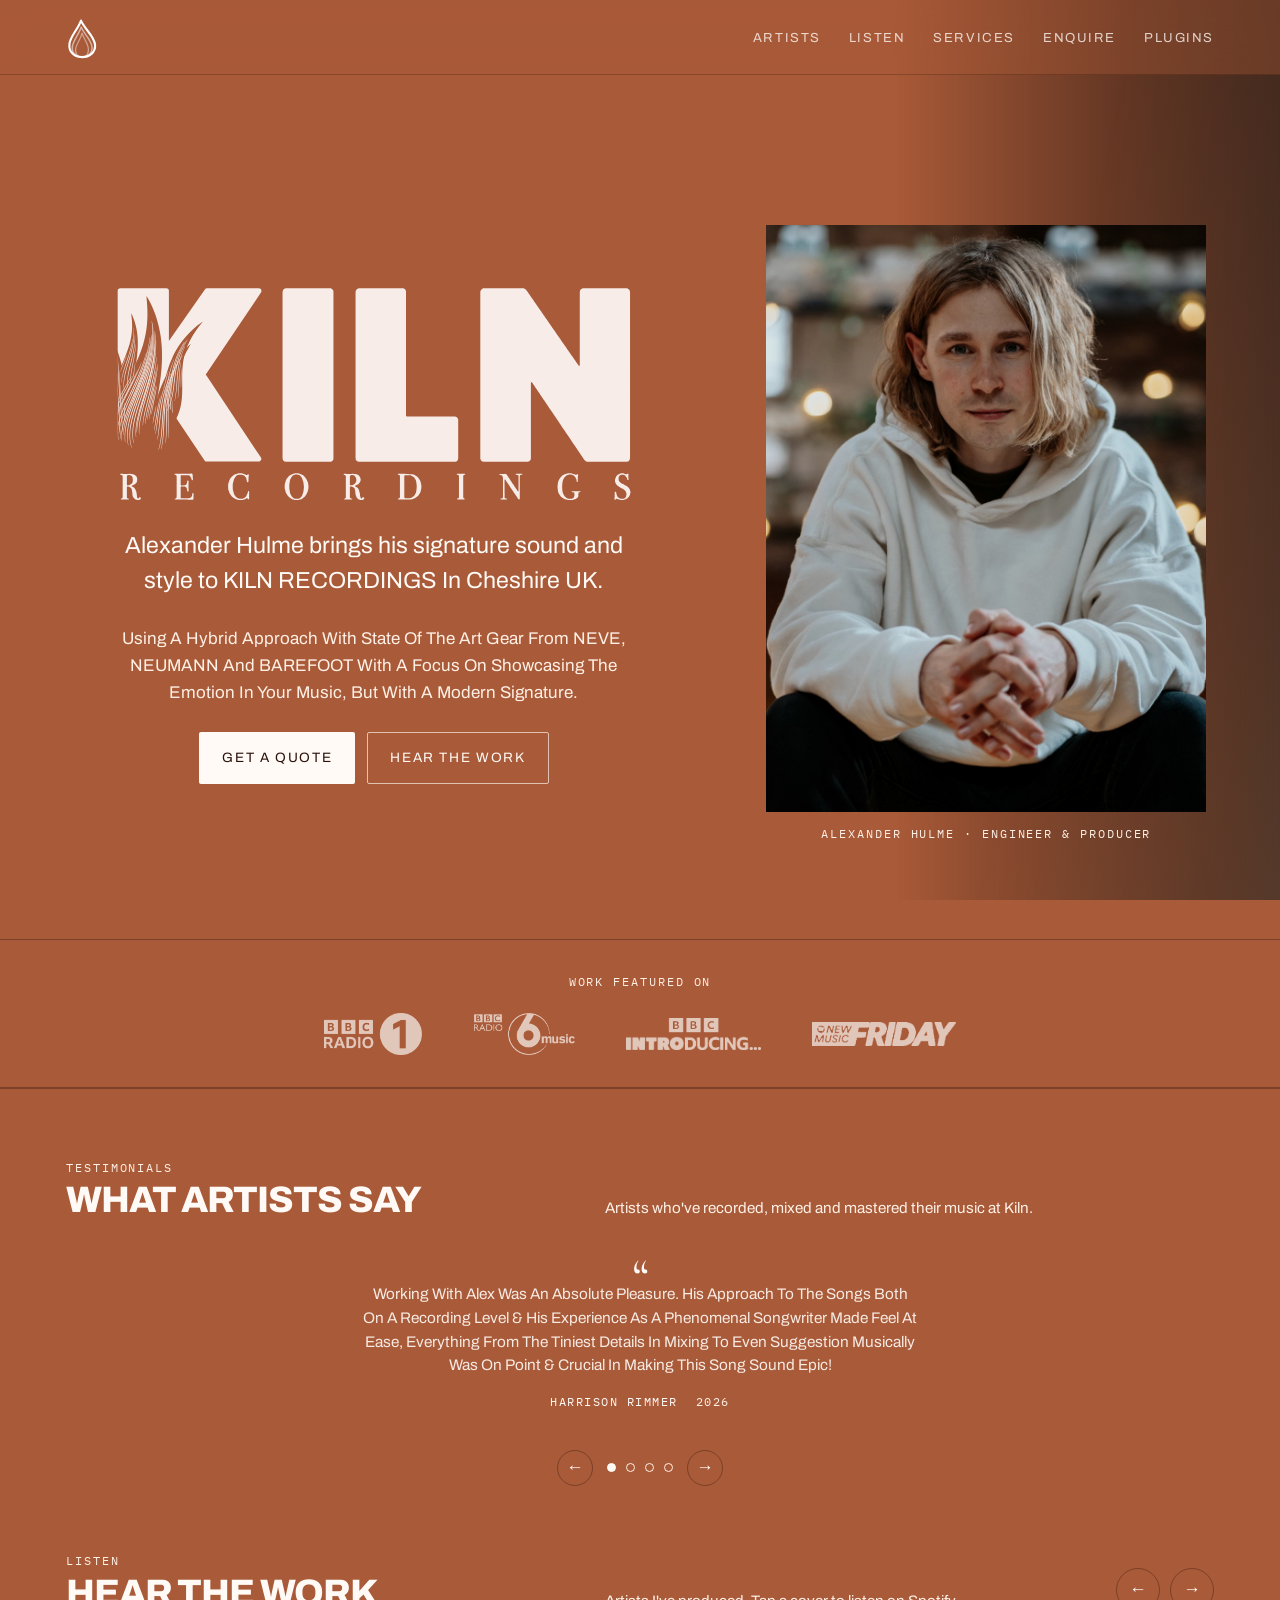
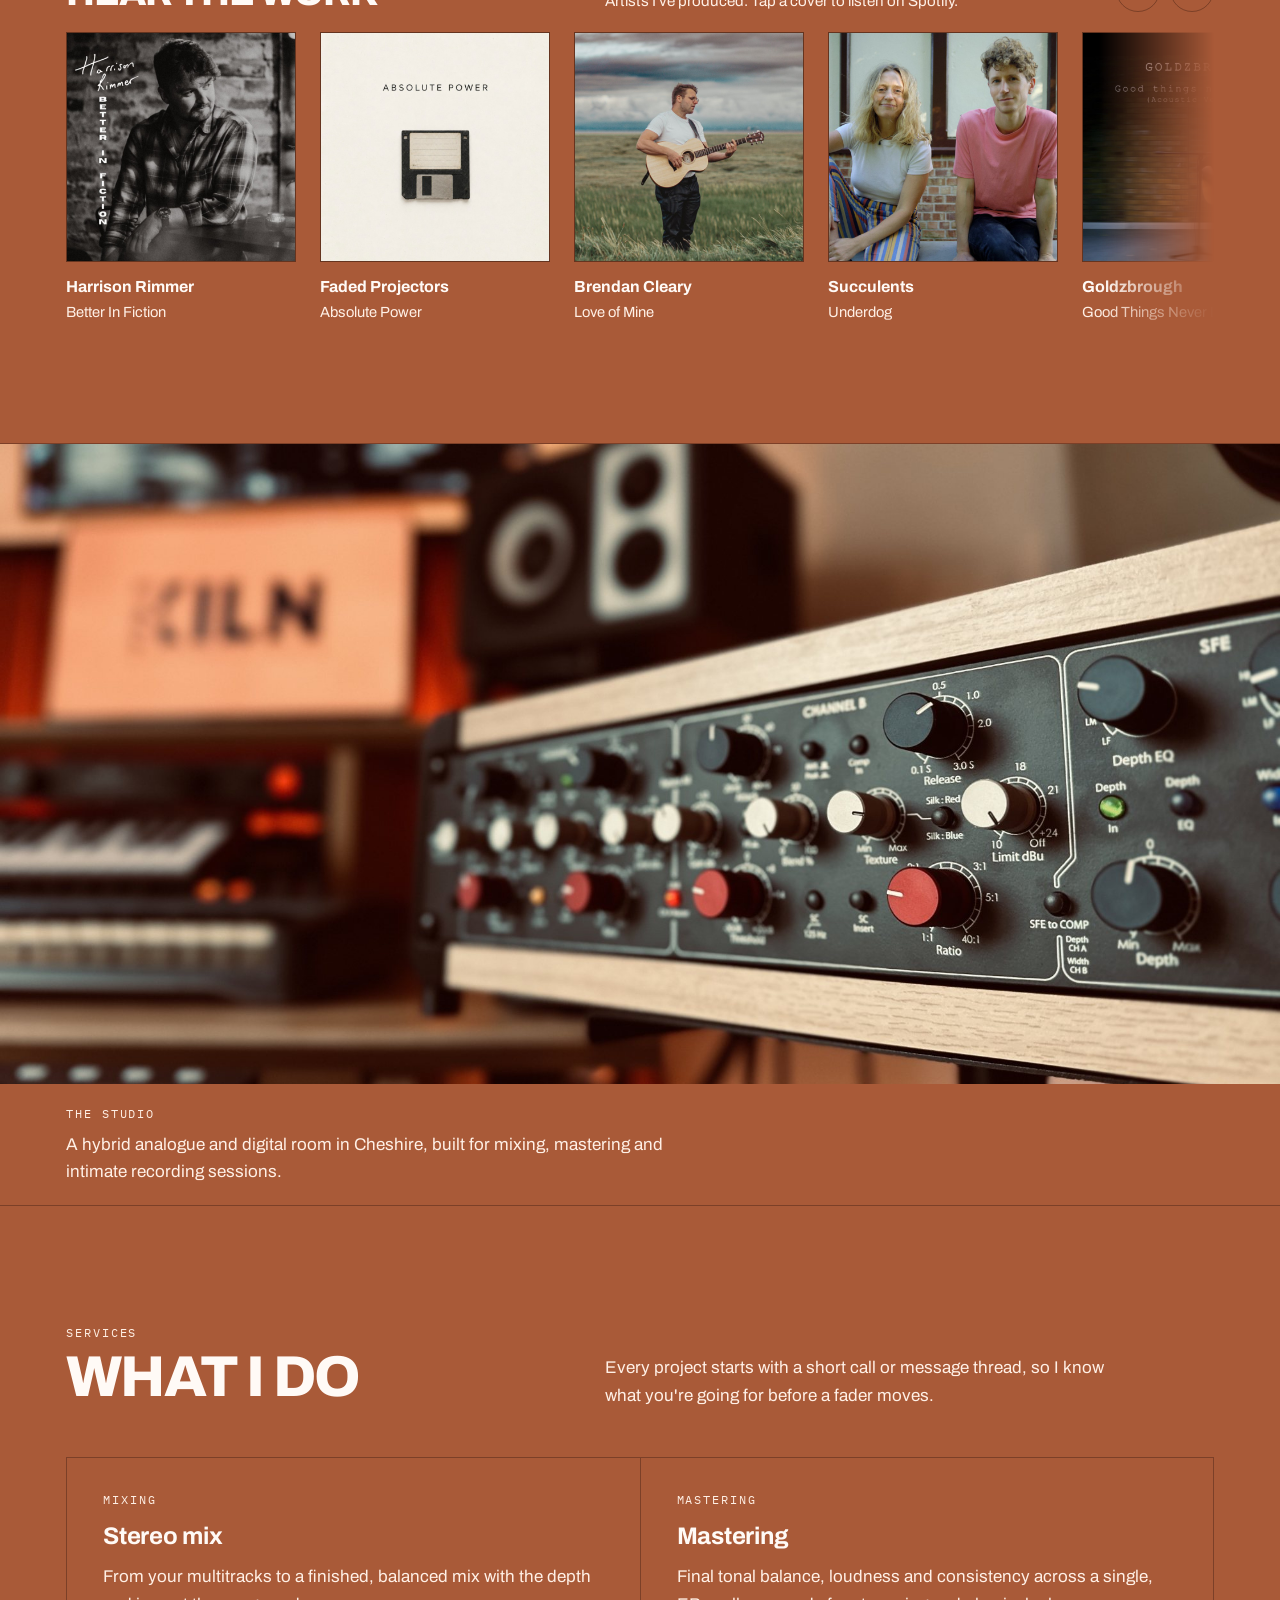
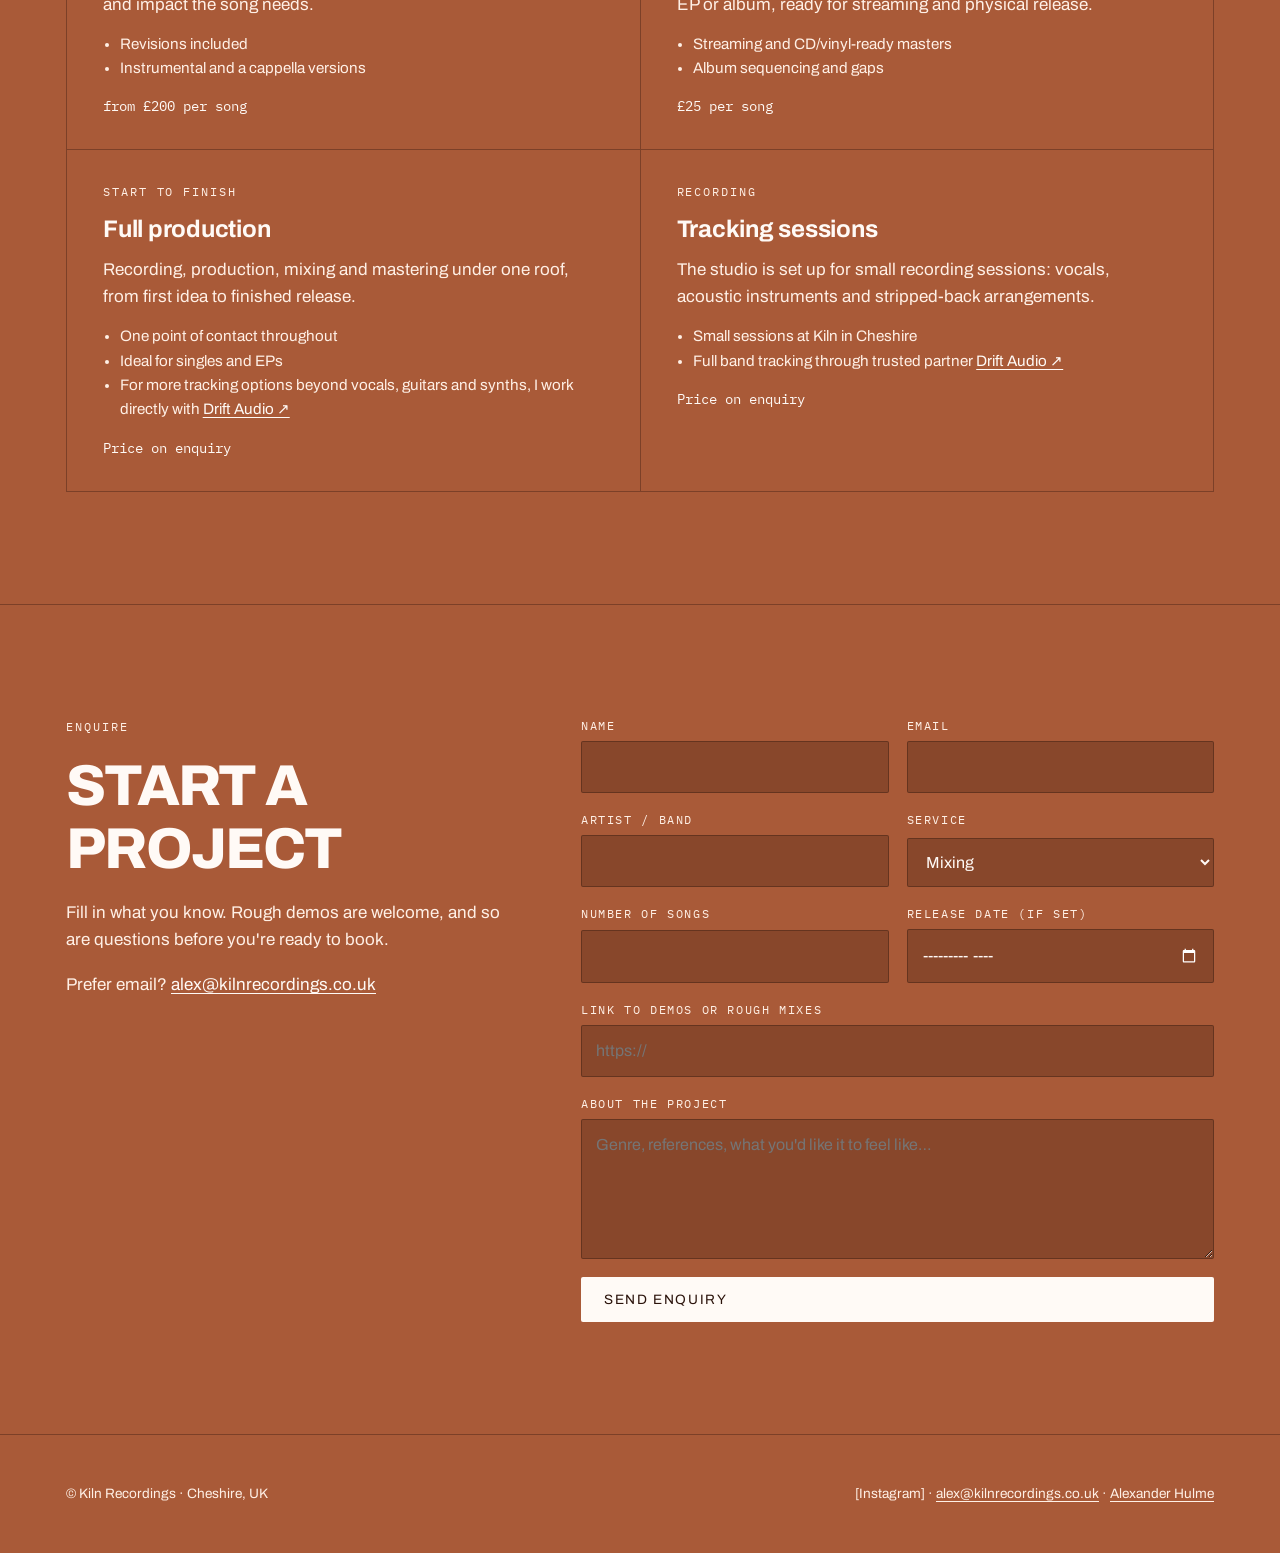
==== commit f6ef4a12: "Add files via upload" ====
--- a/kiln-site/index.html
+++ b/kiln-site/index.html
@@ -101,15 +101,14 @@
     <div class="wrap">
       <div class="k-head">
         <div><span class="k-label">Listen</span><h2>Hear the work</h2></div>
-        <p>Artists I've produced. Tap a cover to listen.</p>
+        <p>Artists I've produced. Tap a cover to listen on Spotify.</p>
       </div>
       <!--
         HOW TO ADD A RELEASE: copy one <li> block below and fill in:
-          data-spotify = the Spotify link to the track or album (copy it from Spotify: Share, then Copy link)
+          href = the Spotify link to the track or album (copy it from Spotify: Share, then Copy link)
           artwork      = replace <span class="rel-art"> with <img class="rel-art" src="assets/img/art/your-file.jpg" alt="Artist, Song">
           artist/song  = the two lines under the cover
-        A tile with an empty data-spotify just shows "Artwork" and does nothing when tapped.
-        Spotify's player only loads when a visitor taps a cover. Nothing plays by itself.
+        Tapping a cover opens that release on Spotify in a new tab. Nothing plays by itself.
       -->
       <div class="releases">
         <div class="rel-ctrl">
@@ -117,42 +116,39 @@
           <button class="q-btn" type="button" data-dir="1" aria-label="Scroll releases right">→</button>
         </div>
         <ul class="rel-track" tabindex="0" aria-label="Releases">
-          <li><button type="button" class="rel" data-spotify="https://open.spotify.com/track/2vfr8bqnWBUylrecRWU2wY">
+          <li><a class="rel" href="https://open.spotify.com/track/2vfr8bqnWBUylrecRWU2wY" target="_blank" rel="noopener">
             <img class="rel-art" src="assets/img/art/harrison-rimmer-better-in-fiction.jpg" alt="Harrison Rimmer, Better In Fiction" width="800" height="800" loading="lazy">
             <span class="rel-cap"><b>Harrison Rimmer</b><span>Better In Fiction</span></span>
-          </button></li>
-          <li><button type="button" class="rel" data-spotify="https://open.spotify.com/track/2EtFayFzTGQDdrQ1utiWRy">
+          </a></li>
+          <li><a class="rel" href="https://open.spotify.com/track/2EtFayFzTGQDdrQ1utiWRy" target="_blank" rel="noopener">
             <img class="rel-art" src="assets/img/art/faded-projectors-absolute-power.jpg" alt="Faded Projectors, Absolute Power" width="800" height="800" loading="lazy">
             <span class="rel-cap"><b>Faded Projectors</b><span>Absolute Power</span></span>
-          </button></li>
-          <li><button type="button" class="rel" data-spotify="https://open.spotify.com/album/3cgcnZVuzlB8y2WGVinrIx">
+          </a></li>
+          <li><a class="rel" href="https://open.spotify.com/album/3cgcnZVuzlB8y2WGVinrIx" target="_blank" rel="noopener">
             <img class="rel-art" src="assets/img/art/brendan-cleary-love-of-mine.jpg" alt="Brendan Cleary, Love of Mine" width="800" height="800" loading="lazy">
             <span class="rel-cap"><b>Brendan Cleary</b><span>Love of Mine</span></span>
-          </button></li>
-          <li><button type="button" class="rel" data-spotify="https://open.spotify.com/track/23wmJg46mA0nj5BTD2KMLz">
+          </a></li>
+          <li><a class="rel" href="https://open.spotify.com/track/23wmJg46mA0nj5BTD2KMLz" target="_blank" rel="noopener">
             <img class="rel-art" src="assets/img/art/succulents-underdog.jpg" alt="Succulents, Underdog" width="800" height="800" loading="lazy">
             <span class="rel-cap"><b>Succulents</b><span>Underdog</span></span>
-          </button></li>
-          <li><button type="button" class="rel" data-spotify="https://open.spotify.com/track/5xtZkdjwXTfRriBi2AWjNv">
+          </a></li>
+          <li><a class="rel" href="https://open.spotify.com/track/5xtZkdjwXTfRriBi2AWjNv" target="_blank" rel="noopener">
             <img class="rel-art" src="assets/img/art/goldzbrough-good-things-never-last.jpg" alt="Goldzbrough, Good Things Never Last (Acoustic)" width="800" height="800" loading="lazy">
             <span class="rel-cap"><b>Goldzbrough</b><span>Good Things Never Last (Acoustic)</span></span>
-          </button></li>
-          <li><button type="button" class="rel" data-spotify="https://open.spotify.com/track/6W2BB1oqummWrKRkpeGEeo">
+          </a></li>
+          <li><a class="rel" href="https://open.spotify.com/track/6W2BB1oqummWrKRkpeGEeo" target="_blank" rel="noopener">
             <img class="rel-art" src="assets/img/art/conor-michael-let-me-run.jpg" alt="Conor Michael, Let Me Run" width="800" height="800" loading="lazy">
             <span class="rel-cap"><b>Conor Michael</b><span>Let Me Run</span></span>
-          </button></li>
-          <li><button type="button" class="rel" data-spotify="https://open.spotify.com/track/7q55lxeRFuDgqvLBXiOPzM">
+          </a></li>
+          <li><a class="rel" href="https://open.spotify.com/track/7q55lxeRFuDgqvLBXiOPzM" target="_blank" rel="noopener">
             <img class="rel-art" src="assets/img/art/alexander-hulme-bullet.jpg" alt="Alexander Hulme, Bullet" width="800" height="800" loading="lazy">
             <span class="rel-cap"><b>Alexander Hulme</b><span>Bullet</span></span>
-          </button></li>
-          <li><button type="button" class="rel" data-spotify="https://open.spotify.com/album/5yTHUZEUyDZoyBC5cKrbp6">
+          </a></li>
+          <li><a class="rel" href="https://open.spotify.com/album/5yTHUZEUyDZoyBC5cKrbp6" target="_blank" rel="noopener">
             <img class="rel-art" src="assets/img/art/goldzbrough-enough.jpg" alt="Goldzbrough, Enough (Acoustic)" width="800" height="800" loading="lazy">
             <span class="rel-cap"><b>Goldzbrough</b><span>Enough (Acoustic)</span></span>
-          </button></li>
+          </a></li>
         </ul>
-        <div class="rel-player" id="rel-player" aria-live="polite">
-          <p class="rel-hint">Tap a cover to listen here.</p>
-        </div>
       </div>
     </div>
   </section>
--- a/kiln-site/assets/css/site.css
+++ b/kiln-site/assets/css/site.css
@@ -450,7 +450,7 @@
 .rel-track::-webkit-scrollbar { display: none; }
 .rel-track:focus-visible { outline: 1px solid var(--k-line); outline-offset: 8px; }
 .rel-track li { flex: 0 0 clamp(160px, 20vw, 230px); scroll-snap-align: start; }
-.rel { display: grid; gap: 12px; width: 100%; padding: 0; border: 0; background: transparent; color: inherit; font: inherit; text-align: left; cursor: pointer; }
+.rel { display: grid; text-decoration: none; gap: 12px; width: 100%; padding: 0; border: 0; background: transparent; color: inherit; font: inherit; text-align: left; cursor: pointer; }
 .rel-art { display: grid; place-items: center; width: 100%; aspect-ratio: 1; object-fit: cover; background: var(--k-surface); border: 1px solid var(--k-line); font-family: var(--f-mono); font-size: .72rem; letter-spacing: .12em; text-transform: uppercase; color: var(--k-muted); transition: transform .25s, border-color .25s, box-shadow .25s; }
 .rel:hover .rel-art, .rel:focus-visible .rel-art { transform: translateY(-3px); border-color: var(--k-ember); }
 .rel[aria-pressed="true"] .rel-art { border-color: var(--k-ember); box-shadow: 0 0 0 2px var(--k-ember); }
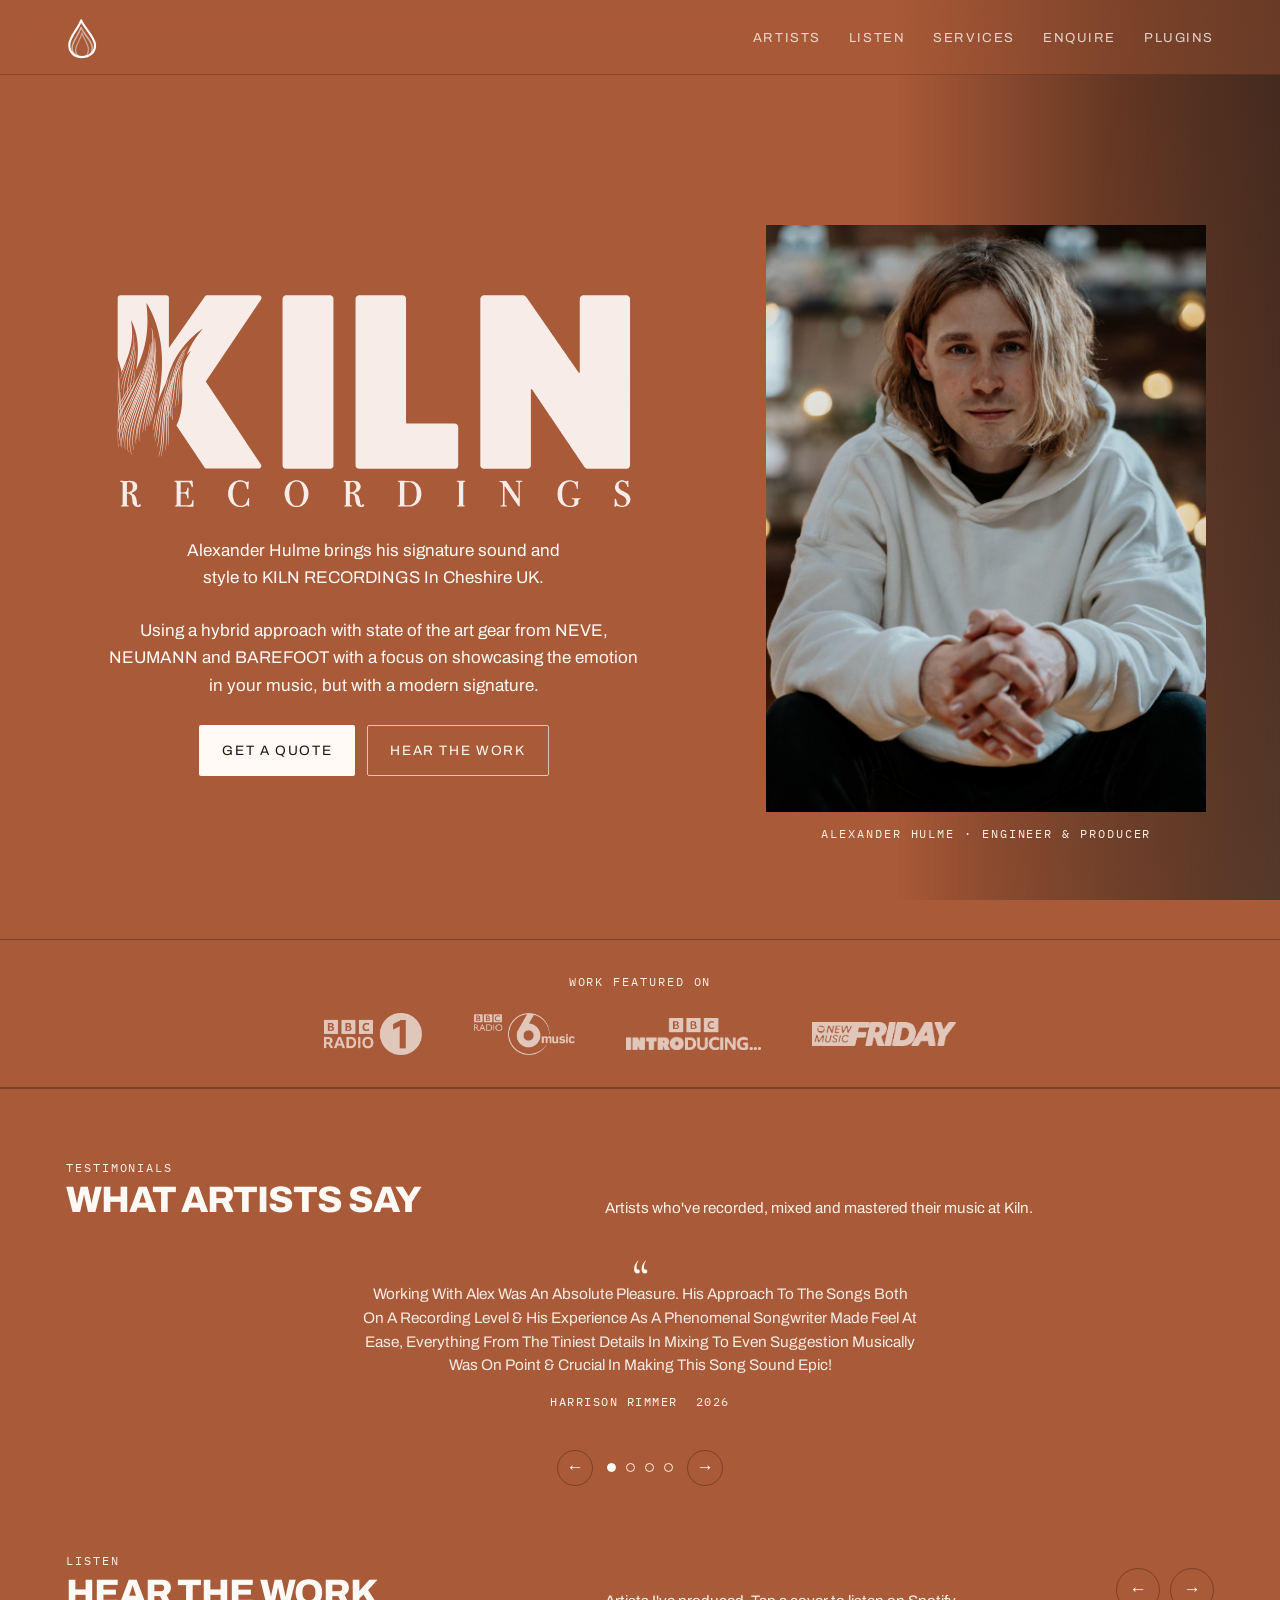
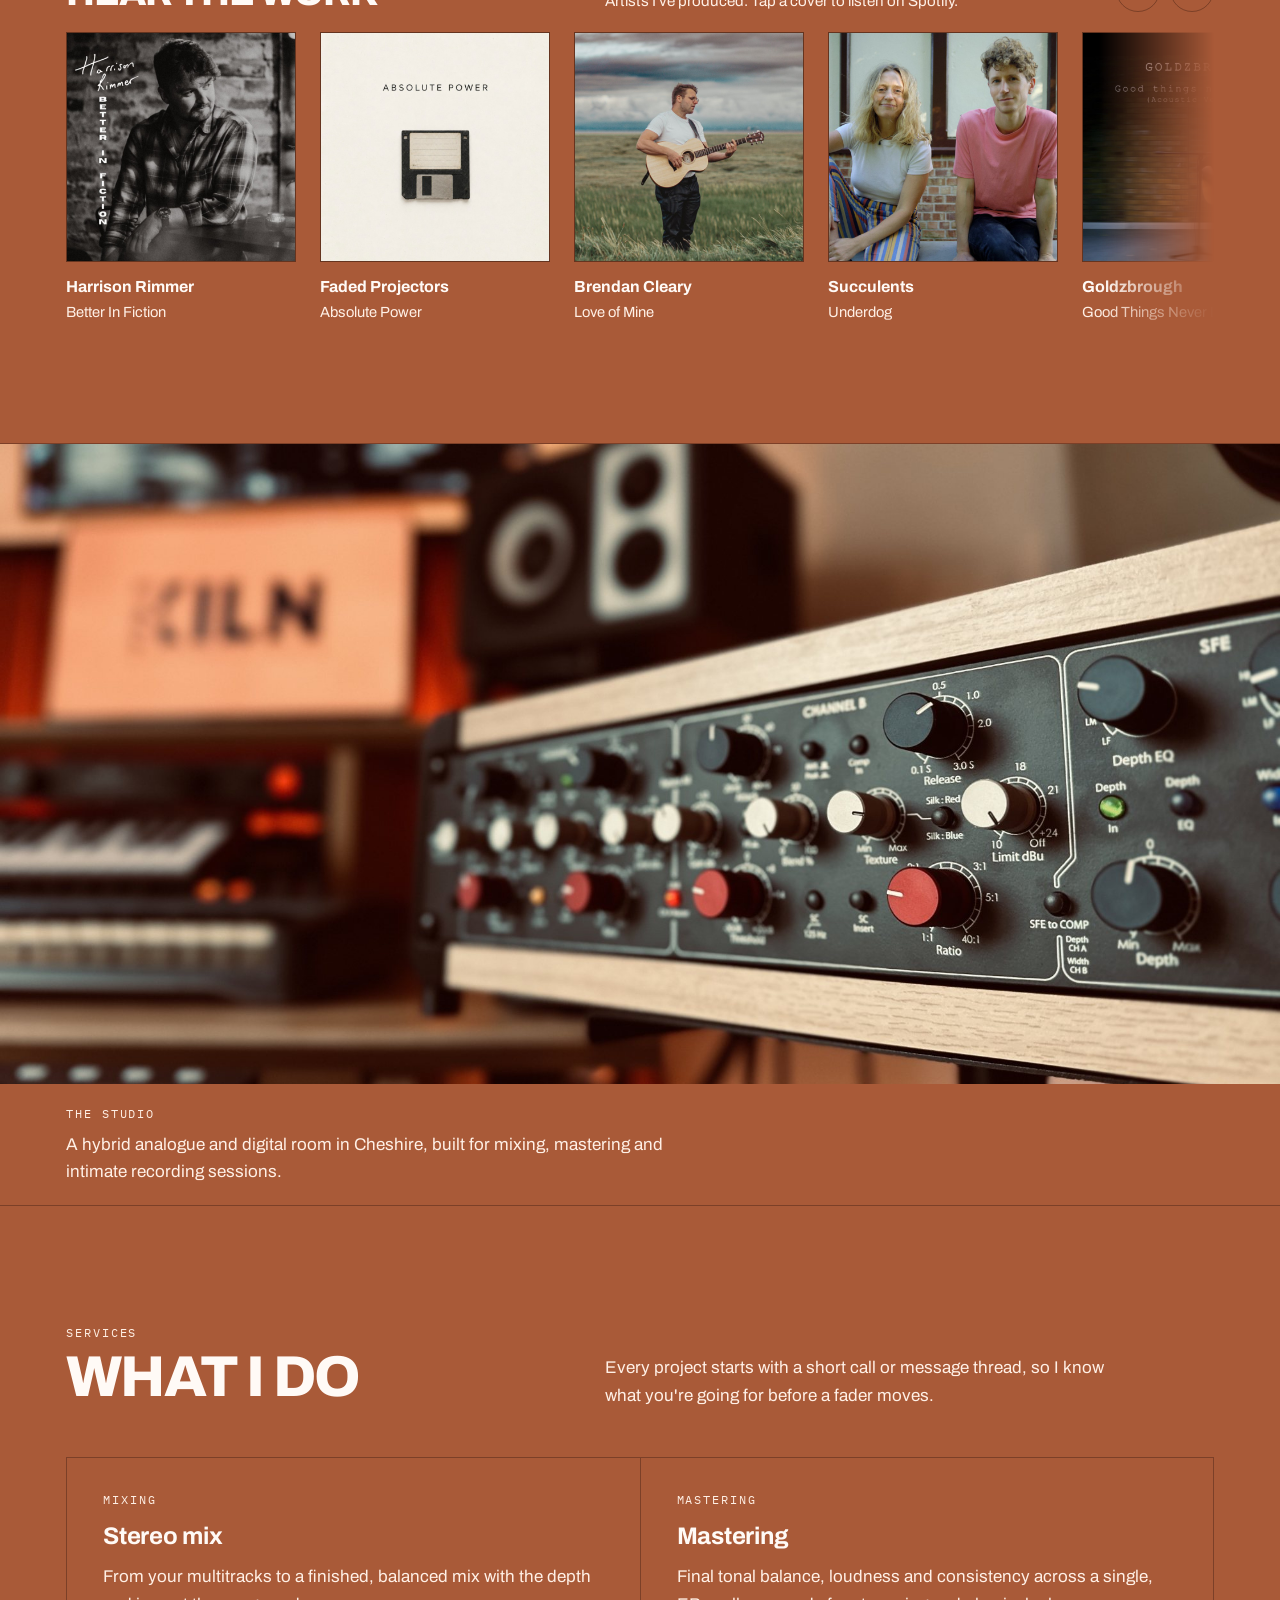
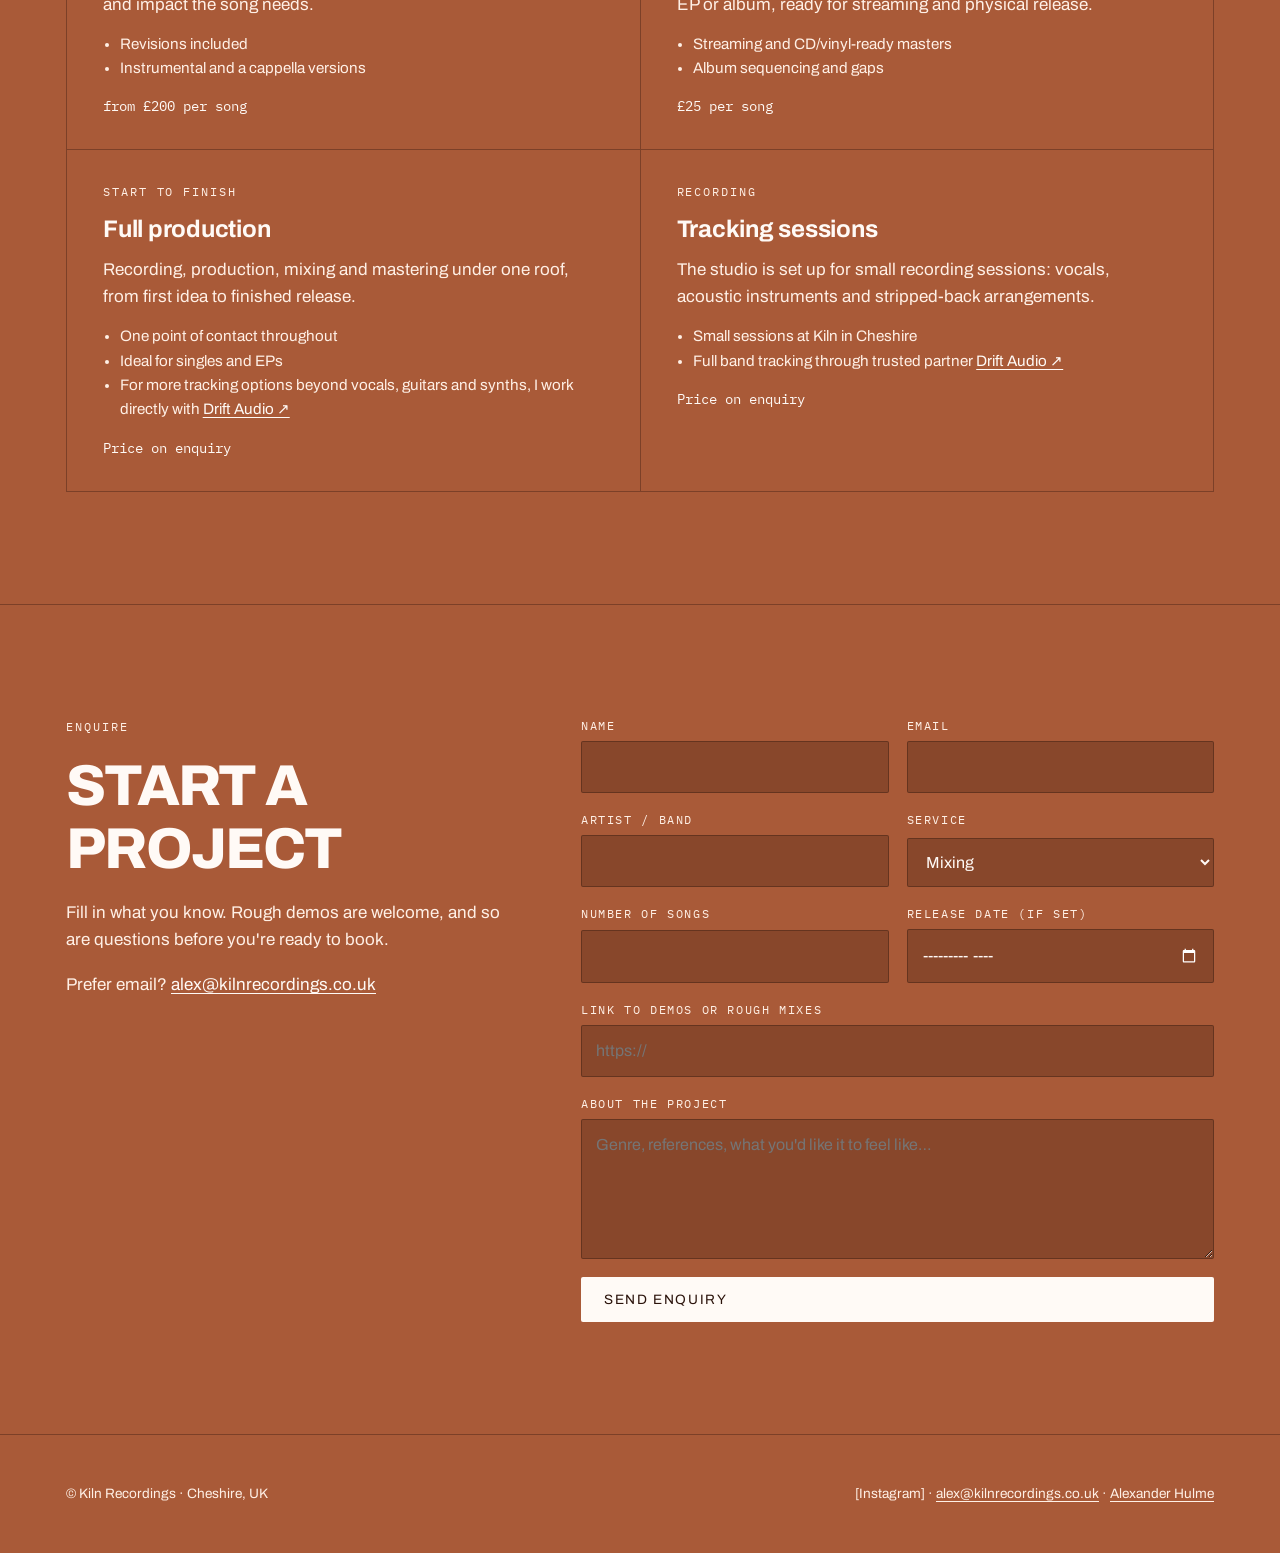
==== commit ef2d67d8: "Add files via upload" ====
--- a/kiln-site/index.html
+++ b/kiln-site/index.html
@@ -38,7 +38,7 @@
 @media (prefers-reduced-motion:reduce){.fc,.fl{animation:none}}
 </style><defs><mask id="m" maskUnits="userSpaceOnUse" x="0" y="0" width="609" height="257"><rect width="609" height="257" fill="#fff"/><g class="fc" fill="#000"><path d="M10 208 C10 196 20 190 34 190 C48 190 58 196 58 208 L58 216 L10 216Z"/><path d="M30.00 210.00 L42.54 197.41 L46.75 192.48 L49.51 189.16 L51.46 186.78 L52.83 185.07 L53.72 183.85 L54.18 183.02 L54.23 182.47 L53.89 182.13 L53.39 181.84 L52.90 181.54 L52.42 181.21 L51.94 180.84 L51.48 180.42 L51.02 179.94 L50.57 179.40 L50.14 178.80 L49.73 178.12 L49.33 177.37 L48.97 176.54 L48.62 175.63 L48.31 174.65 L48.03 173.58 L47.79 172.44 L47.58 171.23 L47.41 169.94 L47.28 168.58 L47.19 167.15 L47.13 165.66 L47.12 164.10 L47.15 162.49 L47.21 160.81 L47.31 159.08 L47.45 157.30 L47.61 155.46 L47.81 153.58 L48.04 151.64 L48.30 149.67 L48.58 147.65 L48.88 145.59 L49.20 143.48 L49.55 141.34 L49.90 139.17 L50.27 136.95 L50.65 134.70 L51.04 132.42 L51.43 130.10 L51.82 127.75 L52.22 125.38 L52.60 122.97 L52.99 120.53 L53.36 118.06 L53.73 115.56 L54.08 113.04 L54.41 110.49 L54.72 107.92 L55.01 105.32 L55.28 102.70 L55.52 100.05 L55.73 97.38 L55.91 94.69 L56.05 91.98 L56.15 89.25 L56.22 86.49 L56.24 83.72 L56.21 80.94 L56.14 78.13 L56.02 75.31 L55.85 72.48 L55.62 69.63 L55.34 66.76 L55.00 63.89 L54.60 61.00 L54.13 58.10 L53.61 55.20 L53.01 52.28 L52.35 49.36 L51.62 46.43 L50.81 43.49 L49.93 40.54 L48.98 37.59 L47.95 34.64 L46.83 31.68 L45.63 28.72 L44.34 25.76 L42.95 22.80 L41.46 19.84 L39.85 16.89 L38.00 14.00 L38.00 14.00 L38.22 17.41 L38.51 20.71 L38.76 23.93 L38.95 27.09 L39.08 30.18 L39.15 33.22 L39.16 36.20 L39.10 39.12 L38.98 42.00 L38.80 44.81 L38.56 47.58 L38.27 50.30 L37.92 52.97 L37.52 55.60 L37.07 58.18 L36.58 60.71 L36.04 63.21 L35.45 65.66 L34.82 68.07 L34.16 70.45 L33.45 72.79 L32.71 75.09 L31.94 77.37 L31.13 79.61 L30.30 81.82 L29.43 84.01 L28.54 86.16 L27.62 88.30 L26.68 90.41 L25.71 92.49 L24.72 94.56 L23.72 96.61 L22.69 98.64 L21.65 100.65 L20.60 102.65 L19.52 104.63 L18.44 106.61 L17.35 108.57 L16.24 110.52 L15.13 112.47 L14.00 114.41 L12.88 116.34 L11.74 118.27 L10.61 120.20 L9.47 122.13 L8.33 124.07 L7.20 126.00 L6.06 127.95 L4.93 129.90 L3.81 131.86 L2.69 133.83 L1.58 135.82 L0.48 137.82 L-0.60 139.84 L-1.67 141.89 L-2.73 143.96 L-3.76 146.05 L-4.77 148.18 L-5.76 150.34 L-6.72 152.54 L-7.65 154.78 L-8.54 157.07 L-9.40 159.40 L-10.21 161.78 L-10.97 164.22 L-11.68 166.71 L-12.33 169.25 L-12.91 171.86 L-13.43 174.53 L-13.86 177.26 L-14.20 180.05 L-14.45 182.91 L-14.60 185.81 L-14.64 188.78 L-14.56 191.79 L-14.36 194.84 L-14.04 197.93 L-13.58 201.05 L-12.99 204.18 L-12.26 207.33 L-11.22 210.41 L-9.63 213.27 L-7.47 215.84 L-4.72 218.02 L-1.33 219.70 L2.82 220.72 L7.96 220.77 L14.72 219.22 L30.00 210.00Z"/><path d="M10.00 210.00 L18.31 203.26 L20.98 200.31 L22.63 198.13 L23.71 196.39 L24.37 194.95 L24.71 193.74 L24.76 192.69 L24.57 191.77 L24.13 190.96 L23.61 190.17 L23.10 189.36 L22.61 188.54 L22.13 187.70 L21.67 186.84 L21.23 185.96 L20.80 185.05 L20.38 184.13 L19.98 183.19 L19.59 182.22 L19.22 181.23 L18.87 180.22 L18.52 179.18 L18.20 178.12 L17.89 177.04 L17.59 175.93 L17.31 174.80 L17.04 173.65 L16.79 172.48 L16.55 171.28 L16.32 170.06 L16.11 168.82 L15.91 167.56 L15.73 166.28 L15.55 164.97 L15.39 163.65 L15.24 162.31 L15.10 160.95 L14.97 159.57 L14.85 158.17 L14.74 156.76 L14.63 155.33 L14.53 153.88 L14.44 152.42 L14.36 150.94 L14.28 149.44 L14.20 147.93 L14.13 146.40 L14.06 144.86 L13.99 143.31 L13.93 141.75 L13.86 140.17 L13.79 138.57 L13.72 136.97 L13.65 135.35 L13.57 133.73 L13.49 132.09 L13.40 130.44 L13.31 128.78 L13.21 127.11 L13.10 125.43 L12.98 123.74 L12.86 122.04 L12.72 120.33 L12.57 118.62 L12.40 116.89 L12.23 115.16 L12.04 113.42 L11.83 111.67 L11.61 109.92 L11.37 108.16 L11.11 106.39 L10.83 104.62 L10.53 102.84 L10.22 101.06 L9.88 99.27 L9.51 97.48 L9.13 95.68 L8.71 93.88 L8.28 92.08 L7.81 90.27 L7.32 88.46 L6.79 86.65 L6.24 84.84 L5.65 83.02 L5.03 81.21 L4.37 79.40 L3.66 77.59 L2.89 75.78 L2.00 74.00 L2.00 74.00 L1.89 75.98 L1.84 77.92 L1.80 79.84 L1.74 81.72 L1.67 83.59 L1.58 85.44 L1.47 87.27 L1.35 89.08 L1.21 90.87 L1.05 92.65 L0.87 94.40 L0.67 96.15 L0.46 97.87 L0.23 99.58 L-0.02 101.28 L-0.28 102.97 L-0.55 104.64 L-0.84 106.29 L-1.14 107.94 L-1.46 109.57 L-1.79 111.19 L-2.12 112.81 L-2.47 114.41 L-2.83 116.00 L-3.20 117.58 L-3.58 119.16 L-3.96 120.72 L-4.36 122.28 L-4.76 123.83 L-5.16 125.37 L-5.57 126.91 L-5.99 128.44 L-6.41 129.97 L-6.83 131.49 L-7.26 133.01 L-7.69 134.52 L-8.12 136.03 L-8.55 137.54 L-8.98 139.04 L-9.41 140.55 L-9.84 142.05 L-10.26 143.55 L-10.69 145.06 L-11.11 146.56 L-11.53 148.06 L-11.94 149.57 L-12.34 151.08 L-12.74 152.59 L-13.14 154.10 L-13.52 155.62 L-13.90 157.15 L-14.26 158.68 L-14.62 160.21 L-14.96 161.76 L-15.29 163.31 L-15.61 164.86 L-15.91 166.43 L-16.19 168.01 L-16.46 169.59 L-16.71 171.19 L-16.94 172.79 L-17.15 174.41 L-17.34 176.04 L-17.50 177.69 L-17.64 179.34 L-17.75 181.01 L-17.84 182.69 L-17.89 184.39 L-17.91 186.09 L-17.91 187.82 L-17.86 189.55 L-17.79 191.30 L-17.67 193.07 L-17.52 194.84 L-17.32 196.63 L-17.08 198.43 L-16.80 200.24 L-16.48 202.06 L-16.11 203.88 L-15.69 205.72 L-15.12 207.52 L-14.25 209.22 L-13.05 210.78 L-11.51 212.16 L-9.57 213.31 L-7.14 214.16 L-4.06 214.55 L0.12 214.17 L10.00 210.00Z"/><path d="M46.00 210.00 L54.88 214.24 L58.72 214.72 L61.59 214.42 L63.87 213.67 L65.72 212.62 L67.21 211.34 L68.38 209.89 L69.25 208.30 L69.83 206.61 L70.28 204.88 L70.68 203.17 L71.03 201.47 L71.33 199.77 L71.60 198.10 L71.83 196.43 L72.02 194.78 L72.17 193.14 L72.29 191.51 L72.39 189.90 L72.45 188.30 L72.49 186.72 L72.50 185.14 L72.50 183.58 L72.47 182.03 L72.43 180.49 L72.37 178.96 L72.29 177.44 L72.20 175.93 L72.10 174.42 L71.99 172.92 L71.87 171.43 L71.74 169.94 L71.61 168.45 L71.47 166.97 L71.33 165.49 L71.19 164.01 L71.04 162.53 L70.90 161.06 L70.75 159.58 L70.61 158.10 L70.48 156.62 L70.34 155.13 L70.22 153.64 L70.10 152.15 L69.98 150.65 L69.88 149.14 L69.79 147.63 L69.70 146.11 L69.63 144.58 L69.58 143.05 L69.53 141.50 L69.51 139.94 L69.49 138.38 L69.50 136.80 L69.52 135.20 L69.57 133.60 L69.63 131.98 L69.72 130.35 L69.83 128.70 L69.97 127.04 L70.13 125.36 L70.31 123.67 L70.53 121.96 L70.77 120.23 L71.05 118.48 L71.36 116.72 L71.70 114.93 L72.07 113.13 L72.49 111.31 L72.93 109.46 L73.42 107.60 L73.95 105.71 L74.52 103.80 L75.13 101.88 L75.78 99.93 L76.48 97.95 L77.23 95.96 L78.02 93.94 L78.86 91.90 L79.75 89.83 L80.69 87.74 L81.68 85.63 L82.73 83.49 L83.82 81.33 L84.97 79.14 L86.17 76.92 L87.42 74.66 L88.71 72.37 L90.00 70.00 L90.00 70.00 L87.98 71.79 L86.07 73.64 L84.25 75.50 L82.49 77.37 L80.79 79.23 L79.15 81.10 L77.56 82.97 L76.03 84.83 L74.54 86.70 L73.11 88.56 L71.73 90.42 L70.39 92.28 L69.10 94.13 L67.86 95.98 L66.66 97.83 L65.51 99.67 L64.39 101.52 L63.32 103.35 L62.29 105.19 L61.30 107.02 L60.34 108.84 L59.43 110.66 L58.55 112.48 L57.70 114.29 L56.89 116.10 L56.11 117.90 L55.37 119.69 L54.66 121.48 L53.97 123.26 L53.32 125.03 L52.70 126.80 L52.10 128.55 L51.53 130.30 L50.98 132.04 L50.46 133.77 L49.96 135.49 L49.48 137.19 L49.02 138.89 L48.58 140.57 L48.16 142.25 L47.76 143.90 L47.37 145.55 L47.00 147.18 L46.64 148.80 L46.29 150.40 L45.95 151.99 L45.62 153.56 L45.30 155.11 L44.99 156.64 L44.68 158.16 L44.38 159.66 L44.08 161.14 L43.79 162.60 L43.49 164.03 L43.20 165.45 L42.90 166.84 L42.61 168.21 L42.31 169.56 L42.00 170.89 L41.69 172.18 L41.38 173.46 L41.06 174.70 L40.73 175.92 L40.40 177.12 L40.05 178.28 L39.70 179.42 L39.34 180.52 L38.97 181.60 L38.59 182.64 L38.20 183.66 L37.79 184.64 L37.38 185.59 L36.96 186.52 L36.52 187.41 L36.08 188.27 L35.62 189.10 L35.16 189.90 L34.68 190.67 L34.19 191.42 L33.69 192.14 L33.27 192.87 L33.07 193.69 L33.11 194.63 L33.39 195.73 L33.97 197.04 L34.91 198.64 L36.36 200.67 L38.70 203.46 L46.00 210.00Z"/><path d="M50.00 160.00 L56.34 165.06 L59.50 166.06 L62.04 166.23 L64.22 165.93 L66.10 165.29 L67.74 164.38 L69.14 163.26 L70.33 161.97 L71.31 160.54 L72.16 159.04 L72.96 157.54 L73.70 156.04 L74.39 154.53 L75.02 153.03 L75.61 151.52 L76.14 150.02 L76.63 148.53 L77.08 147.05 L77.48 145.57 L77.84 144.10 L78.17 142.64 L78.45 141.19 L78.71 139.75 L78.93 138.32 L79.12 136.90 L79.29 135.50 L79.43 134.10 L79.55 132.71 L79.64 131.34 L79.72 129.97 L79.78 128.62 L79.83 127.27 L79.87 125.93 L79.89 124.59 L79.90 123.27 L79.91 121.94 L79.90 120.63 L79.90 119.32 L79.89 118.01 L79.88 116.70 L79.86 115.40 L79.85 114.10 L79.84 112.80 L79.83 111.50 L79.83 110.20 L79.83 108.90 L79.84 107.60 L79.86 106.30 L79.88 104.99 L79.92 103.68 L79.97 102.36 L80.03 101.04 L80.11 99.72 L80.20 98.39 L80.31 97.05 L80.44 95.70 L80.58 94.35 L80.75 92.99 L80.94 91.61 L81.15 90.23 L81.39 88.84 L81.66 87.44 L81.95 86.02 L82.27 84.60 L82.62 83.16 L83.00 81.71 L83.42 80.24 L83.87 78.77 L84.36 77.27 L84.89 75.77 L85.46 74.24 L86.07 72.71 L86.72 71.16 L87.41 69.59 L88.15 68.01 L88.94 66.41 L89.78 64.79 L90.67 63.16 L91.61 61.52 L92.60 59.85 L93.65 58.17 L94.75 56.48 L95.90 54.76 L97.12 53.03 L98.39 51.28 L99.72 49.51 L101.11 47.72 L102.54 45.89 L104.00 44.00 L104.00 44.00 L102.01 45.34 L100.13 46.73 L98.32 48.14 L96.58 49.56 L94.89 51.00 L93.26 52.43 L91.69 53.87 L90.16 55.32 L88.69 56.77 L87.27 58.23 L85.90 59.69 L84.58 61.15 L83.30 62.61 L82.07 64.08 L80.88 65.55 L79.74 67.02 L78.64 68.50 L77.58 69.97 L76.55 71.45 L75.57 72.93 L74.63 74.41 L73.72 75.89 L72.85 77.37 L72.01 78.86 L71.21 80.34 L70.44 81.81 L69.70 83.29 L68.99 84.76 L68.32 86.24 L67.67 87.70 L67.04 89.17 L66.45 90.62 L65.88 92.08 L65.33 93.52 L64.80 94.96 L64.30 96.39 L63.81 97.82 L63.34 99.23 L62.90 100.63 L62.46 102.03 L62.04 103.41 L61.64 104.78 L61.24 106.14 L60.86 107.48 L60.48 108.81 L60.12 110.13 L59.76 111.42 L59.40 112.71 L59.05 113.97 L58.71 115.22 L58.36 116.45 L58.02 117.66 L57.67 118.85 L57.33 120.02 L56.98 121.17 L56.62 122.29 L56.27 123.39 L55.91 124.47 L55.54 125.52 L55.16 126.55 L54.78 127.55 L54.39 128.53 L53.99 129.48 L53.59 130.40 L53.17 131.30 L52.74 132.17 L52.31 133.01 L51.86 133.82 L51.41 134.60 L50.94 135.36 L50.46 136.10 L49.97 136.81 L49.47 137.49 L48.96 138.16 L48.44 138.80 L47.90 139.42 L47.34 140.02 L46.78 140.61 L46.19 141.19 L45.58 141.75 L45.02 142.35 L44.60 143.08 L44.31 143.97 L44.16 145.05 L44.18 146.37 L44.40 148.02 L44.89 150.13 L45.91 153.05 L50.00 160.00Z"/><path d="M24.00 140.00 L27.90 134.50 L28.93 132.12 L29.48 130.37 L29.78 128.99 L29.90 127.88 L29.88 126.97 L29.74 126.23 L29.47 125.61 L29.09 125.09 L28.68 124.61 L28.29 124.13 L27.93 123.65 L27.58 123.16 L27.25 122.67 L26.94 122.16 L26.64 121.64 L26.37 121.11 L26.10 120.56 L25.86 119.99 L25.63 119.40 L25.41 118.78 L25.22 118.14 L25.04 117.48 L24.88 116.79 L24.73 116.07 L24.60 115.33 L24.50 114.56 L24.41 113.76 L24.34 112.94 L24.28 112.09 L24.25 111.22 L24.23 110.32 L24.24 109.41 L24.26 108.46 L24.29 107.50 L24.34 106.51 L24.41 105.50 L24.49 104.48 L24.58 103.43 L24.69 102.36 L24.80 101.28 L24.93 100.17 L25.07 99.05 L25.21 97.92 L25.36 96.76 L25.52 95.59 L25.68 94.40 L25.84 93.20 L26.01 91.99 L26.17 90.75 L26.34 89.51 L26.50 88.25 L26.66 86.97 L26.82 85.69 L26.97 84.39 L27.11 83.07 L27.25 81.75 L27.38 80.41 L27.49 79.05 L27.59 77.69 L27.68 76.31 L27.76 74.93 L27.82 73.53 L27.86 72.12 L27.89 70.70 L27.89 69.27 L27.88 67.82 L27.84 66.37 L27.78 64.91 L27.70 63.44 L27.59 61.96 L27.46 60.47 L27.30 58.97 L27.11 57.46 L26.89 55.95 L26.64 54.42 L26.36 52.89 L26.05 51.35 L25.70 49.80 L25.32 48.25 L24.90 46.69 L24.45 45.12 L23.95 43.54 L23.42 41.96 L22.84 40.37 L22.22 38.78 L21.55 37.18 L20.83 35.59 L20.00 34.00 L20.00 34.00 L20.21 35.77 L20.44 37.49 L20.64 39.18 L20.82 40.85 L20.96 42.48 L21.07 44.10 L21.15 45.68 L21.19 47.24 L21.21 48.78 L21.20 50.30 L21.15 51.79 L21.08 53.27 L20.98 54.72 L20.86 56.15 L20.71 57.56 L20.54 58.95 L20.35 60.32 L20.13 61.68 L19.89 63.02 L19.63 64.34 L19.36 65.64 L19.07 66.93 L18.76 68.21 L18.43 69.46 L18.09 70.71 L17.73 71.94 L17.36 73.16 L16.98 74.37 L16.59 75.57 L16.19 76.76 L15.78 77.93 L15.36 79.10 L14.93 80.26 L14.49 81.41 L14.05 82.55 L13.61 83.69 L13.15 84.82 L12.70 85.94 L12.24 87.06 L11.78 88.18 L11.32 89.29 L10.86 90.40 L10.40 91.50 L9.94 92.61 L9.49 93.71 L9.03 94.82 L8.59 95.92 L8.14 97.03 L7.71 98.14 L7.28 99.25 L6.86 100.37 L6.45 101.49 L6.04 102.62 L5.66 103.76 L5.28 104.90 L4.92 106.06 L4.58 107.23 L4.25 108.40 L3.95 109.59 L3.66 110.80 L3.40 112.01 L3.16 113.25 L2.95 114.50 L2.77 115.76 L2.63 117.05 L2.51 118.35 L2.44 119.67 L2.40 121.00 L2.41 122.35 L2.46 123.72 L2.55 125.10 L2.70 126.49 L2.90 127.90 L3.15 129.31 L3.45 130.74 L3.81 132.16 L4.23 133.59 L4.71 135.02 L5.24 136.45 L5.83 137.88 L6.54 139.26 L7.45 140.54 L8.57 141.69 L9.90 142.67 L11.47 143.45 L13.31 143.97 L15.50 144.11 L18.27 143.61 L24.00 140.00Z"/></g><g class="fl" fill="#fff"><path d="M4.91 135.84 L5.19 135.39 L5.46 134.92 L5.73 134.46 L6.00 133.99 L6.27 133.52 L6.54 133.05 L6.81 132.59 L7.08 132.12 L7.35 131.65 L7.61 131.19 L7.88 130.72 L8.15 130.25 L8.42 129.79 L8.68 129.32 L8.95 128.85 L9.22 128.39 L9.49 127.92 L9.75 127.46 L10.02 126.99 L10.29 126.52 L10.55 126.06 L10.82 125.59 L11.08 125.12 L11.35 124.66 L11.61 124.19 L11.88 123.72 L12.14 123.25 L12.40 122.79 L12.67 122.32 L12.93 121.85 L13.19 121.38 L13.45 120.91 L13.71 120.44 L13.97 119.97 L14.23 119.50 L14.49 119.03 L14.75 118.56 L15.01 118.09 L15.27 117.62 L15.52 117.14 L15.78 116.67 L16.04 116.20 L16.29 115.72 L16.55 115.25 L16.80 114.77 L17.05 114.30 L17.30 113.82 L17.55 113.34 L17.80 112.86 L18.05 112.38 L18.30 111.90 L18.55 111.42 L18.79 110.94 L19.04 110.46 L19.28 109.98 L19.52 109.49 L19.76 109.01 L20.00 108.52 L20.23 108.01 L20.05 107.92 L19.77 108.40 L19.50 108.87 L19.23 109.34 L18.96 109.81 L18.69 110.27 L18.42 110.74 L18.16 111.21 L17.89 111.68 L17.62 112.15 L17.36 112.62 L17.09 113.09 L16.82 113.56 L16.56 114.03 L16.29 114.49 L16.03 114.96 L15.76 115.43 L15.49 115.90 L15.23 116.36 L14.96 116.83 L14.70 117.30 L14.43 117.77 L14.17 118.23 L13.90 118.70 L13.64 119.17 L13.37 119.64 L13.11 120.10 L12.85 120.57 L12.58 121.04 L12.32 121.51 L12.06 121.98 L11.80 122.45 L11.53 122.91 L11.27 123.38 L11.01 123.85 L10.75 124.32 L10.49 124.79 L10.23 125.26 L9.97 125.73 L9.72 126.20 L9.46 126.68 L9.20 127.15 L8.94 127.62 L8.69 128.09 L8.43 128.57 L8.18 129.04 L7.93 129.51 L7.67 129.99 L7.42 130.47 L7.17 130.94 L6.92 131.42 L6.67 131.90 L6.42 132.38 L6.17 132.85 L5.93 133.33 L5.68 133.82 L5.44 134.30 L5.20 134.78 L4.96 135.27 L4.74 135.75Z"/><path d="M2.47 146.35 L2.83 145.67 L3.18 144.95 L3.54 144.23 L3.90 143.52 L4.25 142.80 L4.61 142.09 L4.98 141.37 L5.34 140.66 L5.70 139.95 L6.07 139.25 L6.43 138.54 L6.80 137.83 L7.17 137.13 L7.54 136.42 L7.91 135.72 L8.28 135.02 L8.65 134.32 L9.02 133.62 L9.40 132.92 L9.77 132.22 L10.15 131.52 L10.52 130.82 L10.90 130.12 L11.27 129.42 L11.65 128.72 L12.02 128.02 L12.40 127.32 L12.78 126.62 L13.15 125.92 L13.53 125.22 L13.90 124.52 L14.28 123.82 L14.65 123.12 L15.03 122.42 L15.40 121.72 L15.78 121.01 L16.15 120.31 L16.52 119.60 L16.89 118.90 L17.26 118.19 L17.63 117.48 L18.00 116.77 L18.37 116.06 L18.73 115.35 L19.10 114.64 L19.46 113.93 L19.82 113.21 L20.18 112.49 L20.54 111.77 L20.90 111.05 L21.26 110.33 L21.61 109.61 L21.96 108.88 L22.31 108.16 L22.66 107.43 L23.01 106.70 L23.35 105.96 L23.68 105.23 L24.01 104.46 L23.83 104.37 L23.44 105.11 L23.06 105.82 L22.69 106.54 L22.31 107.26 L21.94 107.97 L21.57 108.68 L21.19 109.40 L20.82 110.11 L20.44 110.82 L20.07 111.53 L19.69 112.24 L19.31 112.94 L18.93 113.65 L18.55 114.36 L18.18 115.06 L17.80 115.76 L17.42 116.47 L17.04 117.17 L16.66 117.87 L16.28 118.57 L15.90 119.27 L15.52 119.97 L15.14 120.68 L14.76 121.38 L14.39 122.08 L14.01 122.78 L13.63 123.47 L13.25 124.17 L12.88 124.87 L12.50 125.57 L12.13 126.28 L11.75 126.98 L11.38 127.68 L11.00 128.38 L10.63 129.08 L10.26 129.78 L9.89 130.49 L9.53 131.19 L9.16 131.89 L8.79 132.60 L8.43 133.31 L8.07 134.01 L7.71 134.72 L7.35 135.43 L6.99 136.15 L6.64 136.86 L6.28 137.57 L5.93 138.29 L5.58 139.01 L5.24 139.72 L4.89 140.45 L4.55 141.17 L4.21 141.89 L3.88 142.62 L3.55 143.35 L3.22 144.08 L2.89 144.82 L2.58 145.56 L2.28 146.26Z"/><path d="M3.83 151.30 L4.20 150.49 L4.58 149.62 L4.96 148.76 L5.35 147.90 L5.74 147.05 L6.13 146.19 L6.52 145.34 L6.92 144.49 L7.31 143.64 L7.72 142.79 L8.12 141.94 L8.53 141.10 L8.94 140.26 L9.35 139.42 L9.76 138.58 L10.18 137.74 L10.59 136.90 L11.01 136.06 L11.43 135.22 L11.85 134.38 L12.28 133.55 L12.70 132.71 L13.12 131.87 L13.55 131.03 L13.98 130.20 L14.40 129.36 L14.83 128.52 L15.26 127.68 L15.69 126.84 L16.12 126.00 L16.54 125.16 L16.97 124.31 L17.40 123.47 L17.83 122.62 L18.25 121.78 L18.68 120.93 L19.10 120.08 L19.53 119.23 L19.95 118.38 L20.37 117.52 L20.79 116.66 L21.21 115.81 L21.63 114.95 L22.04 114.08 L22.46 113.22 L22.87 112.35 L23.28 111.48 L23.69 110.61 L24.09 109.74 L24.50 108.86 L24.90 107.98 L25.29 107.10 L25.69 106.21 L26.08 105.32 L26.47 104.43 L26.85 103.54 L27.23 102.64 L27.60 101.74 L27.96 100.80 L27.76 100.71 L27.33 101.62 L26.92 102.50 L26.50 103.38 L26.09 104.26 L25.67 105.14 L25.26 106.01 L24.84 106.89 L24.42 107.76 L24.00 108.62 L23.57 109.49 L23.15 110.35 L22.72 111.21 L22.30 112.07 L21.87 112.93 L21.44 113.79 L21.01 114.64 L20.58 115.49 L20.15 116.34 L19.72 117.19 L19.29 118.04 L18.86 118.89 L18.43 119.74 L17.99 120.58 L17.56 121.43 L17.13 122.27 L16.70 123.11 L16.27 123.96 L15.84 124.80 L15.41 125.64 L14.98 126.48 L14.56 127.32 L14.13 128.16 L13.70 129.00 L13.28 129.84 L12.86 130.68 L12.44 131.53 L12.02 132.37 L11.60 133.21 L11.19 134.05 L10.78 134.90 L10.37 135.74 L9.96 136.59 L9.56 137.44 L9.16 138.28 L8.76 139.13 L8.36 139.98 L7.97 140.84 L7.58 141.69 L7.19 142.55 L6.81 143.41 L6.43 144.27 L6.06 145.13 L5.69 146.00 L5.33 146.87 L4.97 147.74 L4.62 148.61 L4.27 149.49 L3.93 150.38 L3.62 151.22Z"/><path d="M4.16 153.55 L4.58 152.56 L5.02 151.51 L5.45 150.47 L5.90 149.43 L6.35 148.39 L6.80 147.35 L7.26 146.32 L7.73 145.29 L8.19 144.27 L8.67 143.24 L9.15 142.22 L9.63 141.20 L10.11 140.18 L10.60 139.16 L11.09 138.15 L11.59 137.13 L12.08 136.12 L12.58 135.10 L13.09 134.09 L13.59 133.07 L14.10 132.06 L14.60 131.04 L15.11 130.03 L15.62 129.01 L16.13 128.00 L16.64 126.98 L17.15 125.96 L17.67 124.94 L18.18 123.91 L18.69 122.89 L19.20 121.86 L19.71 120.83 L20.22 119.80 L20.72 118.77 L21.23 117.73 L21.73 116.69 L22.24 115.65 L22.74 114.61 L23.23 113.56 L23.73 112.50 L24.22 111.45 L24.71 110.39 L25.20 109.33 L25.68 108.26 L26.16 107.19 L26.64 106.12 L27.11 105.04 L27.57 103.95 L28.04 102.87 L28.49 101.77 L28.94 100.68 L29.39 99.57 L29.83 98.47 L30.27 97.36 L30.70 96.24 L31.12 95.11 L31.53 93.98 L31.93 92.85 L32.33 91.67 L32.11 91.59 L31.65 92.74 L31.20 93.86 L30.76 94.97 L30.30 96.08 L29.84 97.19 L29.38 98.28 L28.92 99.38 L28.45 100.47 L27.97 101.55 L27.50 102.63 L27.01 103.71 L26.53 104.78 L26.04 105.85 L25.55 106.91 L25.06 107.98 L24.56 109.03 L24.06 110.09 L23.56 111.14 L23.06 112.19 L22.55 113.23 L22.05 114.27 L21.54 115.31 L21.03 116.35 L20.52 117.38 L20.01 118.42 L19.50 119.45 L18.99 120.48 L18.48 121.50 L17.96 122.53 L17.45 123.55 L16.94 124.58 L16.43 125.60 L15.93 126.62 L15.42 127.64 L14.91 128.66 L14.41 129.68 L13.91 130.70 L13.41 131.72 L12.91 132.74 L12.42 133.76 L11.93 134.78 L11.44 135.80 L10.95 136.83 L10.47 137.85 L9.99 138.88 L9.52 139.90 L9.05 140.93 L8.59 141.96 L8.13 143.00 L7.68 144.03 L7.23 145.07 L6.79 146.12 L6.36 147.16 L5.93 148.21 L5.51 149.27 L5.10 150.32 L4.69 151.39 L4.30 152.45 L3.95 153.47Z"/><path d="M3.42 172.60 L3.71 171.12 L4.03 169.50 L4.37 167.89 L4.74 166.29 L5.13 164.71 L5.56 163.14 L6.00 161.57 L6.47 160.02 L6.96 158.48 L7.46 156.94 L7.99 155.42 L8.54 153.90 L9.10 152.39 L9.67 150.88 L10.27 149.37 L10.87 147.87 L11.49 146.38 L12.12 144.88 L12.76 143.39 L13.41 141.90 L14.06 140.41 L14.73 138.92 L15.41 137.43 L16.09 135.94 L16.77 134.44 L17.46 132.95 L18.16 131.45 L18.86 129.95 L19.56 128.44 L20.27 126.93 L20.97 125.42 L21.68 123.90 L22.38 122.37 L23.09 120.84 L23.79 119.31 L24.49 117.76 L25.19 116.21 L25.88 114.65 L26.57 113.09 L27.25 111.51 L27.92 109.93 L28.59 108.34 L29.26 106.74 L29.91 105.13 L30.55 103.51 L31.19 101.87 L31.81 100.23 L32.42 98.58 L33.02 96.92 L33.61 95.24 L34.18 93.55 L34.74 91.86 L35.28 90.14 L35.81 88.42 L36.32 86.68 L36.81 84.93 L37.28 83.16 L37.73 81.38 L38.15 79.54 L37.91 79.48 L37.41 81.30 L36.92 83.06 L36.41 84.81 L35.88 86.55 L35.34 88.27 L34.79 89.98 L34.22 91.68 L33.63 93.37 L33.04 95.04 L32.43 96.70 L31.81 98.35 L31.18 99.99 L30.53 101.62 L29.88 103.24 L29.22 104.85 L28.56 106.45 L27.88 108.04 L27.20 109.62 L26.51 111.19 L25.82 112.76 L25.12 114.32 L24.42 115.87 L23.72 117.41 L23.01 118.95 L22.31 120.48 L21.60 122.01 L20.89 123.53 L20.18 125.05 L19.48 126.56 L18.77 128.07 L18.07 129.58 L17.37 131.09 L16.68 132.59 L15.99 134.09 L15.31 135.59 L14.64 137.08 L13.97 138.58 L13.31 140.08 L12.66 141.58 L12.02 143.08 L11.39 144.58 L10.77 146.08 L10.17 147.59 L9.58 149.10 L9.00 150.62 L8.44 152.14 L7.89 153.67 L7.37 155.20 L6.86 156.75 L6.38 158.30 L5.91 159.86 L5.47 161.42 L5.05 163.00 L4.66 164.59 L4.29 166.19 L3.96 167.80 L3.66 169.43 L3.39 171.07 L3.18 172.56Z"/><path d="M5.79 175.34 L6.04 173.60 L6.32 171.72 L6.65 169.85 L7.01 168.00 L7.42 166.16 L7.86 164.34 L8.33 162.52 L8.84 160.72 L9.38 158.92 L9.95 157.13 L10.54 155.35 L11.16 153.58 L11.80 151.81 L12.46 150.04 L13.14 148.28 L13.84 146.51 L14.56 144.75 L15.29 142.99 L16.03 141.23 L16.79 139.46 L17.56 137.70 L18.34 135.93 L19.12 134.15 L19.92 132.37 L20.72 130.58 L21.52 128.79 L22.33 126.99 L23.14 125.18 L23.95 123.36 L24.76 121.54 L25.56 119.70 L26.37 117.85 L27.16 116.00 L27.96 114.13 L28.74 112.25 L29.52 110.35 L30.29 108.45 L31.05 106.53 L31.79 104.59 L32.52 102.64 L33.24 100.68 L33.94 98.70 L34.63 96.70 L35.29 94.69 L35.94 92.66 L36.56 90.61 L37.16 88.55 L37.74 86.46 L38.29 84.36 L38.82 82.24 L39.32 80.09 L39.79 77.93 L40.23 75.74 L40.63 73.53 L41.01 71.30 L41.34 69.05 L41.64 66.77 L41.90 64.47 L42.10 62.12 L41.85 62.09 L41.56 64.43 L41.25 66.72 L40.91 68.99 L40.54 71.23 L40.13 73.44 L39.69 75.64 L39.23 77.81 L38.73 79.96 L38.21 82.08 L37.66 84.19 L37.08 86.28 L36.48 88.35 L35.86 90.40 L35.22 92.43 L34.56 94.45 L33.88 96.45 L33.18 98.43 L32.47 100.40 L31.74 102.35 L31.00 104.29 L30.25 106.21 L29.48 108.12 L28.71 110.02 L27.92 111.90 L27.13 113.78 L26.34 115.64 L25.54 117.49 L24.73 119.34 L23.93 121.17 L23.12 122.99 L22.31 124.81 L21.50 126.62 L20.70 128.42 L19.90 130.22 L19.11 132.01 L18.32 133.79 L17.54 135.58 L16.77 137.35 L16.01 139.13 L15.26 140.90 L14.53 142.68 L13.81 144.45 L13.11 146.22 L12.42 148.00 L11.75 149.78 L11.11 151.56 L10.49 153.34 L9.89 155.13 L9.32 156.93 L8.77 158.74 L8.26 160.55 L7.78 162.37 L7.33 164.21 L6.92 166.05 L6.55 167.91 L6.22 169.78 L5.94 171.66 L5.70 173.56 L5.54 175.31Z"/><path d="M8.88 183.45 L8.88 181.74 L8.90 179.89 L8.98 178.06 L9.10 176.23 L9.28 174.42 L9.50 172.61 L9.76 170.82 L10.06 169.03 L10.41 167.25 L10.78 165.47 L11.20 163.71 L11.65 161.95 L12.13 160.19 L12.63 158.43 L13.17 156.68 L13.73 154.94 L14.32 153.19 L14.93 151.44 L15.55 149.69 L16.20 147.94 L16.87 146.19 L17.55 144.44 L18.25 142.68 L18.96 140.92 L19.68 139.15 L20.42 137.38 L21.16 135.60 L21.91 133.81 L22.67 132.01 L23.44 130.21 L24.20 128.40 L24.97 126.58 L25.74 124.75 L26.52 122.91 L27.29 121.05 L28.05 119.19 L28.82 117.32 L29.58 115.43 L30.33 113.53 L31.07 111.61 L31.81 109.69 L32.53 107.75 L33.25 105.79 L33.95 103.82 L34.63 101.84 L35.30 99.83 L35.96 97.82 L36.59 95.78 L37.20 93.73 L37.80 91.66 L38.37 89.58 L38.91 87.47 L39.43 85.35 L39.93 83.21 L40.39 81.04 L40.83 78.86 L41.23 76.66 L41.60 74.43 L41.92 72.16 L41.65 72.12 L41.25 74.37 L40.83 76.58 L40.38 78.77 L39.91 80.94 L39.41 83.08 L38.88 85.21 L38.33 87.32 L37.75 89.41 L37.16 91.48 L36.54 93.53 L35.90 95.57 L35.25 97.59 L34.58 99.59 L33.89 101.58 L33.19 103.55 L32.47 105.51 L31.74 107.45 L31.00 109.38 L30.26 111.30 L29.50 113.20 L28.74 115.09 L27.97 116.97 L27.20 118.84 L26.43 120.70 L25.65 122.54 L24.88 124.38 L24.10 126.21 L23.33 128.03 L22.56 129.84 L21.79 131.64 L21.04 133.44 L20.29 135.23 L19.55 137.01 L18.82 138.79 L18.10 140.57 L17.39 142.34 L16.70 144.11 L16.03 145.87 L15.37 147.63 L14.73 149.40 L14.11 151.16 L13.52 152.92 L12.94 154.68 L12.40 156.45 L11.88 158.21 L11.39 159.99 L10.93 161.76 L10.50 163.54 L10.11 165.33 L9.75 167.12 L9.44 168.92 L9.16 170.73 L8.93 172.54 L8.74 174.37 L8.61 176.20 L8.52 178.04 L8.49 179.89 L8.52 181.74 L8.61 183.46Z"/><path d="M10.90 176.87 L11.06 175.14 L11.25 173.32 L11.49 171.51 L11.77 169.71 L12.09 167.91 L12.45 166.11 L12.85 164.32 L13.28 162.53 L13.75 160.74 L14.24 158.96 L14.77 157.17 L15.32 155.39 L15.90 153.60 L16.51 151.81 L17.13 150.02 L17.78 148.22 L18.45 146.42 L19.13 144.62 L19.83 142.81 L20.54 140.99 L21.27 139.16 L22.01 137.33 L22.76 135.49 L23.52 133.64 L24.28 131.78 L25.05 129.91 L25.83 128.03 L26.61 126.14 L27.38 124.24 L28.16 122.32 L28.94 120.39 L29.71 118.45 L30.48 116.50 L31.24 114.53 L31.99 112.55 L32.73 110.55 L33.47 108.54 L34.19 106.51 L34.89 104.47 L35.59 102.40 L36.26 100.33 L36.92 98.23 L37.56 96.12 L38.17 93.99 L38.77 91.84 L39.34 89.67 L39.88 87.48 L40.40 85.27 L40.88 83.04 L41.34 80.79 L41.77 78.52 L42.16 76.23 L42.51 73.91 L42.83 71.57 L43.12 69.21 L43.36 66.83 L43.55 64.42 L43.71 61.99 L43.80 59.52 L43.52 59.50 L43.34 61.97 L43.13 64.39 L42.89 66.78 L42.61 69.15 L42.29 71.50 L41.93 73.82 L41.55 76.12 L41.12 78.40 L40.67 80.65 L40.19 82.89 L39.68 85.10 L39.14 87.29 L38.57 89.47 L37.98 91.62 L37.37 93.76 L36.74 95.87 L36.09 97.97 L35.42 100.05 L34.73 102.12 L34.03 104.17 L33.31 106.20 L32.58 108.22 L31.84 110.22 L31.09 112.21 L30.34 114.19 L29.57 116.15 L28.80 118.10 L28.03 120.03 L27.25 121.96 L26.48 123.87 L25.70 125.77 L24.93 127.66 L24.16 129.54 L23.39 131.41 L22.63 133.28 L21.88 135.13 L21.14 136.98 L20.41 138.82 L19.69 140.65 L18.99 142.48 L18.30 144.30 L17.63 146.12 L16.98 147.93 L16.35 149.74 L15.74 151.55 L15.15 153.36 L14.59 155.16 L14.06 156.96 L13.56 158.77 L13.08 160.57 L12.65 162.38 L12.24 164.19 L11.88 166.00 L11.55 167.81 L11.27 169.63 L11.03 171.45 L10.84 173.28 L10.70 175.11 L10.62 176.85Z"/><path d="M13.23 185.43 L13.10 183.61 L13.02 181.71 L13.00 179.82 L13.03 177.93 L13.12 176.04 L13.27 174.15 L13.47 172.27 L13.72 170.39 L14.02 168.51 L14.36 166.64 L14.74 164.76 L15.17 162.88 L15.63 161.00 L16.13 159.12 L16.66 157.24 L17.23 155.35 L17.82 153.46 L18.44 151.56 L19.09 149.65 L19.76 147.74 L20.45 145.82 L21.16 143.89 L21.89 141.95 L22.64 140.00 L23.40 138.04 L24.17 136.07 L24.95 134.09 L25.74 132.10 L26.54 130.09 L27.34 128.07 L28.14 126.04 L28.95 123.99 L29.75 121.93 L30.55 119.85 L31.35 117.75 L32.14 115.64 L32.92 113.52 L33.70 111.37 L34.46 109.21 L35.20 107.03 L35.94 104.83 L36.65 102.61 L37.34 100.37 L38.02 98.11 L38.67 95.83 L39.30 93.53 L39.90 91.21 L40.47 88.86 L41.01 86.50 L41.52 84.11 L41.99 81.70 L42.43 79.26 L42.83 76.80 L43.19 74.32 L43.50 71.81 L43.78 69.28 L44.00 66.72 L44.18 64.13 L44.28 61.51 L44.00 61.49 L43.80 64.11 L43.57 66.68 L43.30 69.23 L42.98 71.75 L42.63 74.24 L42.23 76.71 L41.80 79.15 L41.33 81.57 L40.83 83.96 L40.29 86.34 L39.73 88.69 L39.13 91.01 L38.51 93.32 L37.87 95.60 L37.20 97.87 L36.51 100.11 L35.80 102.33 L35.07 104.54 L34.33 106.73 L33.57 108.90 L32.80 111.05 L32.02 113.18 L31.23 115.30 L30.43 117.41 L29.63 119.49 L28.82 121.57 L28.01 123.63 L27.21 125.67 L26.40 127.70 L25.60 129.72 L24.81 131.73 L24.02 133.73 L23.24 135.71 L22.47 137.69 L21.72 139.65 L20.98 141.61 L20.26 143.55 L19.55 145.49 L18.87 147.43 L18.21 149.35 L17.58 151.27 L16.97 153.19 L16.39 155.10 L15.84 157.00 L15.33 158.91 L14.85 160.81 L14.40 162.71 L14.00 164.61 L13.64 166.50 L13.32 168.40 L13.06 170.30 L12.84 172.20 L12.67 174.10 L12.56 176.01 L12.51 177.91 L12.51 179.82 L12.59 181.73 L12.73 183.64 L12.94 185.45Z"/><path d="M16.85 188.89 L16.52 186.87 L16.25 184.81 L16.07 182.74 L15.96 180.68 L15.93 178.61 L15.97 176.54 L16.08 174.47 L16.26 172.39 L16.51 170.31 L16.81 168.22 L17.17 166.12 L17.59 164.02 L18.06 161.91 L18.58 159.78 L19.14 157.65 L19.75 155.51 L20.39 153.35 L21.07 151.18 L21.78 149.00 L22.53 146.80 L23.30 144.59 L24.10 142.36 L24.91 140.12 L25.75 137.86 L26.60 135.58 L27.47 133.28 L28.35 130.97 L29.23 128.63 L30.12 126.27 L31.01 123.89 L31.90 121.49 L32.78 119.07 L33.66 116.63 L34.52 114.16 L35.38 111.66 L36.22 109.15 L37.04 106.60 L37.84 104.04 L38.61 101.44 L39.36 98.82 L40.07 96.17 L40.76 93.49 L41.41 90.79 L42.01 88.06 L42.58 85.29 L43.10 82.50 L43.58 79.67 L44.00 76.82 L44.37 73.93 L44.69 71.01 L44.94 68.06 L45.14 65.08 L45.26 62.06 L45.32 59.00 L45.31 55.92 L45.22 52.80 L45.05 49.64 L44.80 46.44 L44.45 43.21 L44.16 43.24 L44.42 46.48 L44.61 49.66 L44.72 52.81 L44.76 55.92 L44.73 59.00 L44.64 62.03 L44.47 65.04 L44.25 68.00 L43.96 70.94 L43.62 73.84 L43.22 76.71 L42.77 79.54 L42.28 82.35 L41.73 85.12 L41.15 87.87 L40.52 90.58 L39.86 93.27 L39.16 95.93 L38.43 98.56 L37.67 101.16 L36.89 103.74 L36.08 106.30 L35.26 108.83 L34.41 111.33 L33.55 113.82 L32.68 116.28 L31.80 118.72 L30.92 121.13 L30.03 123.53 L29.14 125.90 L28.25 128.26 L27.37 130.60 L26.50 132.92 L25.64 135.22 L24.79 137.50 L23.96 139.77 L23.15 142.03 L22.37 144.26 L21.60 146.49 L20.87 148.70 L20.17 150.90 L19.50 153.08 L18.87 155.26 L18.28 157.42 L17.74 159.57 L17.24 161.72 L16.79 163.86 L16.40 165.98 L16.06 168.10 L15.78 170.22 L15.57 172.33 L15.42 174.43 L15.34 176.53 L15.34 178.62 L15.41 180.70 L15.57 182.79 L15.81 184.86 L16.14 186.93 L16.57 188.94Z"/><path d="M20.82 191.72 L20.30 189.75 L19.86 187.80 L19.50 185.84 L19.22 183.88 L19.02 181.91 L18.90 179.93 L18.85 177.94 L18.87 175.93 L18.96 173.92 L19.12 171.88 L19.35 169.84 L19.63 167.78 L19.97 165.71 L20.36 163.62 L20.81 161.51 L21.30 159.39 L21.85 157.24 L22.43 155.08 L23.05 152.91 L23.71 150.71 L24.41 148.50 L25.13 146.26 L25.89 144.01 L26.67 141.73 L27.47 139.43 L28.28 137.12 L29.12 134.78 L29.96 132.41 L30.82 130.03 L31.68 127.62 L32.55 125.19 L33.41 122.73 L34.27 120.25 L35.13 117.75 L35.97 115.21 L36.81 112.66 L37.62 110.07 L38.42 107.46 L39.20 104.83 L39.95 102.16 L40.68 99.47 L41.37 96.75 L42.03 94.00 L42.65 91.22 L43.23 88.41 L43.76 85.57 L44.25 82.70 L44.69 79.80 L45.07 76.86 L45.40 73.90 L45.67 70.90 L45.88 67.87 L46.02 64.81 L46.09 61.72 L46.09 58.59 L46.02 55.43 L45.86 52.23 L45.62 49.00 L45.28 45.74 L44.98 45.77 L45.22 49.03 L45.40 52.26 L45.51 55.44 L45.54 58.59 L45.49 61.71 L45.38 64.79 L45.21 67.83 L44.97 70.84 L44.67 73.82 L44.31 76.77 L43.89 79.68 L43.43 82.56 L42.92 85.41 L42.36 88.23 L41.76 91.02 L41.13 93.78 L40.45 96.52 L39.75 99.22 L39.01 101.90 L38.25 104.55 L37.46 107.17 L36.65 109.77 L35.83 112.34 L34.99 114.89 L34.14 117.41 L33.28 119.91 L32.41 122.38 L31.55 124.83 L30.68 127.26 L29.82 129.67 L28.97 132.06 L28.12 134.42 L27.29 136.76 L26.48 139.09 L25.68 141.39 L24.91 143.68 L24.17 145.94 L23.45 148.19 L22.76 150.42 L22.11 152.64 L21.50 154.83 L20.93 157.01 L20.41 159.17 L19.93 161.32 L19.50 163.45 L19.12 165.56 L18.81 167.66 L18.55 169.75 L18.35 171.82 L18.22 173.88 L18.16 175.92 L18.17 177.95 L18.26 179.96 L18.42 181.97 L18.67 183.96 L18.99 185.93 L19.41 187.90 L19.92 189.85 L20.54 191.80Z"/><path d="M23.16 186.32 L22.86 184.64 L22.62 183.03 L22.43 181.41 L22.29 179.77 L22.21 178.12 L22.19 176.45 L22.21 174.77 L22.28 173.07 L22.40 171.35 L22.57 169.61 L22.78 167.85 L23.04 166.07 L23.34 164.28 L23.68 162.46 L24.05 160.63 L24.47 158.77 L24.92 156.90 L25.40 155.00 L25.91 153.09 L26.46 151.16 L27.03 149.21 L27.62 147.24 L28.24 145.25 L28.87 143.24 L29.53 141.21 L30.20 139.16 L30.89 137.09 L31.59 135.00 L32.29 132.89 L33.01 130.77 L33.73 128.62 L34.45 126.45 L35.18 124.26 L35.90 122.05 L36.62 119.81 L37.33 117.56 L38.04 115.29 L38.73 112.99 L39.42 110.67 L40.08 108.33 L40.73 105.97 L41.36 103.59 L41.97 101.18 L42.56 98.76 L43.12 96.30 L43.65 93.83 L44.15 91.33 L44.61 88.82 L45.04 86.27 L45.44 83.71 L45.79 81.12 L46.11 78.50 L46.37 75.87 L46.60 73.21 L46.77 70.52 L46.89 67.81 L46.96 65.08 L46.97 62.33 L46.90 59.56 L46.62 59.56 L46.59 62.33 L46.52 65.07 L46.40 67.79 L46.24 70.49 L46.03 73.16 L45.77 75.81 L45.46 78.43 L45.12 81.03 L44.74 83.60 L44.31 86.15 L43.86 88.68 L43.37 91.18 L42.84 93.66 L42.29 96.12 L41.72 98.55 L41.11 100.97 L40.49 103.36 L39.84 105.73 L39.18 108.08 L38.50 110.41 L37.81 112.71 L37.11 115.00 L36.39 117.26 L35.67 119.51 L34.95 121.73 L34.22 123.94 L33.49 126.13 L32.77 128.29 L32.05 130.44 L31.33 132.57 L30.62 134.68 L29.93 136.77 L29.24 138.85 L28.58 140.90 L27.93 142.94 L27.30 144.96 L26.69 146.96 L26.10 148.94 L25.54 150.90 L25.01 152.85 L24.51 154.77 L24.04 156.68 L23.61 158.58 L23.21 160.45 L22.85 162.30 L22.53 164.14 L22.25 165.96 L22.02 167.75 L21.83 169.53 L21.69 171.29 L21.60 173.04 L21.56 174.76 L21.58 176.46 L21.64 178.15 L21.77 179.81 L21.94 181.46 L22.18 183.09 L22.49 184.71 L22.88 186.38Z"/><path d="M25.93 179.11 L25.86 177.52 L25.81 176.05 L25.80 174.56 L25.84 173.04 L25.91 171.49 L26.02 169.93 L26.17 168.34 L26.36 166.73 L26.59 165.09 L26.85 163.43 L27.15 161.74 L27.48 160.04 L27.84 158.31 L28.24 156.55 L28.66 154.78 L29.11 152.98 L29.58 151.17 L30.08 149.33 L30.60 147.47 L31.14 145.59 L31.70 143.69 L32.28 141.76 L32.87 139.82 L33.48 137.86 L34.09 135.87 L34.72 133.87 L35.35 131.85 L35.99 129.80 L36.63 127.74 L37.28 125.66 L37.92 123.55 L38.56 121.43 L39.19 119.28 L39.82 117.12 L40.45 114.93 L41.06 112.73 L41.66 110.50 L42.24 108.26 L42.81 105.99 L43.36 103.70 L43.89 101.40 L44.40 99.07 L44.89 96.72 L45.34 94.36 L45.78 91.97 L46.18 89.56 L46.55 87.13 L46.88 84.68 L47.18 82.21 L47.45 79.72 L47.67 77.21 L47.85 74.68 L47.99 72.13 L48.09 69.56 L48.13 66.97 L48.13 64.36 L48.08 61.73 L47.97 59.07 L47.79 56.43 L47.52 56.44 L47.61 59.09 L47.66 61.73 L47.67 64.36 L47.63 66.96 L47.54 69.54 L47.41 72.10 L47.24 74.64 L47.03 77.16 L46.78 79.65 L46.49 82.13 L46.16 84.58 L45.80 87.02 L45.41 89.43 L44.99 91.83 L44.54 94.20 L44.06 96.56 L43.56 98.89 L43.04 101.20 L42.50 103.50 L41.93 105.77 L41.35 108.03 L40.76 110.26 L40.15 112.48 L39.54 114.68 L38.91 116.85 L38.28 119.01 L37.64 121.15 L37.00 123.27 L36.35 125.37 L35.71 127.45 L35.07 129.52 L34.43 131.56 L33.81 133.59 L33.19 135.59 L32.57 137.58 L31.98 139.55 L31.39 141.50 L30.83 143.43 L30.28 145.34 L29.75 147.23 L29.24 149.10 L28.75 150.95 L28.29 152.78 L27.86 154.59 L27.46 156.38 L27.08 158.15 L26.74 159.89 L26.43 161.62 L26.16 163.32 L25.92 164.99 L25.72 166.65 L25.56 168.28 L25.44 169.89 L25.37 171.47 L25.33 173.03 L25.34 174.56 L25.40 176.07 L25.50 177.55 L25.66 179.13Z"/><path d="M26.90 173.98 L26.97 172.44 L27.05 170.99 L27.16 169.52 L27.30 168.02 L27.48 166.51 L27.69 164.97 L27.93 163.40 L28.20 161.82 L28.50 160.21 L28.83 158.58 L29.19 156.93 L29.57 155.25 L29.98 153.56 L30.41 151.84 L30.87 150.11 L31.34 148.35 L31.83 146.58 L32.35 144.78 L32.87 142.97 L33.41 141.13 L33.97 139.28 L34.53 137.41 L35.11 135.52 L35.69 133.61 L36.28 131.68 L36.88 129.73 L37.47 127.76 L38.07 125.78 L38.67 123.78 L39.26 121.75 L39.86 119.71 L40.44 117.66 L41.02 115.58 L41.59 113.48 L42.15 111.37 L42.70 109.23 L43.23 107.08 L43.75 104.91 L44.25 102.72 L44.73 100.52 L45.19 98.29 L45.63 96.05 L46.04 93.79 L46.43 91.51 L46.79 89.21 L47.12 86.89 L47.43 84.55 L47.69 82.20 L47.93 79.83 L48.13 77.44 L48.29 75.03 L48.41 72.61 L48.49 70.16 L48.53 67.70 L48.53 65.22 L48.48 62.73 L48.38 60.21 L48.23 57.68 L48.02 55.16 L47.75 55.18 L47.88 57.70 L47.97 60.23 L48.03 62.74 L48.03 65.23 L48.00 67.69 L47.93 70.15 L47.81 72.58 L47.66 74.99 L47.47 77.39 L47.24 79.76 L46.98 82.12 L46.69 84.46 L46.37 86.78 L46.02 89.09 L45.64 91.37 L45.23 93.64 L44.80 95.89 L44.35 98.12 L43.88 100.33 L43.38 102.53 L42.87 104.71 L42.35 106.87 L41.81 109.01 L41.25 111.13 L40.69 113.24 L40.11 115.33 L39.53 117.40 L38.95 119.45 L38.35 121.49 L37.76 123.51 L37.16 125.51 L36.57 127.49 L35.98 129.46 L35.39 131.41 L34.80 133.34 L34.23 135.25 L33.66 137.15 L33.11 139.02 L32.56 140.88 L32.03 142.72 L31.52 144.55 L31.02 146.35 L30.54 148.14 L30.09 149.90 L29.65 151.65 L29.24 153.38 L28.85 155.09 L28.49 156.77 L28.15 158.44 L27.85 160.09 L27.57 161.71 L27.33 163.31 L27.12 164.89 L26.95 166.45 L26.81 167.98 L26.70 169.49 L26.64 170.97 L26.62 172.43 L26.64 173.97Z"/><path d="M29.58 175.97 L29.56 174.56 L29.56 173.27 L29.58 171.97 L29.63 170.63 L29.71 169.27 L29.82 167.89 L29.96 166.48 L30.13 165.05 L30.33 163.59 L30.55 162.11 L30.81 160.60 L31.09 159.08 L31.39 157.53 L31.72 155.95 L32.07 154.36 L32.44 152.75 L32.83 151.11 L33.25 149.45 L33.68 147.78 L34.12 146.08 L34.58 144.37 L35.06 142.63 L35.55 140.88 L36.05 139.10 L36.56 137.31 L37.08 135.50 L37.60 133.67 L38.14 131.83 L38.67 129.96 L39.21 128.08 L39.75 126.18 L40.29 124.26 L40.82 122.32 L41.35 120.37 L41.88 118.40 L42.41 116.41 L42.92 114.41 L43.42 112.39 L43.92 110.35 L44.40 108.29 L44.87 106.22 L45.32 104.13 L45.76 102.02 L46.18 99.90 L46.58 97.76 L46.95 95.60 L47.31 93.43 L47.64 91.24 L47.95 89.03 L48.22 86.81 L48.47 84.57 L48.69 82.31 L48.88 80.04 L49.04 77.76 L49.16 75.46 L49.25 73.14 L49.29 70.81 L49.30 68.46 L49.25 66.13 L48.99 66.13 L48.96 68.46 L48.90 70.80 L48.81 73.13 L48.68 75.43 L48.53 77.72 L48.34 80.00 L48.12 82.26 L47.87 84.50 L47.59 86.73 L47.29 88.94 L46.96 91.13 L46.60 93.31 L46.23 95.47 L45.83 97.62 L45.42 99.75 L44.98 101.86 L44.53 103.96 L44.06 106.04 L43.58 108.10 L43.09 110.15 L42.58 112.18 L42.07 114.19 L41.55 116.19 L41.02 118.17 L40.49 120.13 L39.95 122.08 L39.41 124.01 L38.87 125.93 L38.33 127.83 L37.79 129.71 L37.26 131.57 L36.73 133.42 L36.21 135.25 L35.70 137.07 L35.19 138.86 L34.70 140.64 L34.22 142.40 L33.75 144.14 L33.30 145.86 L32.86 147.57 L32.44 149.25 L32.04 150.92 L31.67 152.57 L31.31 154.19 L30.98 155.80 L30.67 157.39 L30.38 158.95 L30.13 160.49 L29.90 162.01 L29.70 163.50 L29.53 164.98 L29.38 166.42 L29.27 167.85 L29.20 169.24 L29.15 170.62 L29.14 171.96 L29.16 173.28 L29.22 174.57 L29.33 175.98Z"/><path d="M33.73 165.73 L33.88 164.63 L34.01 163.60 L34.15 162.55 L34.30 161.49 L34.47 160.41 L34.65 159.32 L34.84 158.21 L35.05 157.10 L35.26 155.96 L35.49 154.82 L35.73 153.66 L35.98 152.49 L36.24 151.30 L36.51 150.11 L36.79 148.90 L37.07 147.68 L37.37 146.45 L37.68 145.20 L37.99 143.94 L38.31 142.68 L38.63 141.40 L38.96 140.11 L39.30 138.81 L39.64 137.50 L39.98 136.17 L40.33 134.84 L40.68 133.50 L41.04 132.14 L41.39 130.78 L41.75 129.40 L42.11 128.02 L42.46 126.62 L42.82 125.21 L43.18 123.80 L43.53 122.37 L43.88 120.94 L44.23 119.49 L44.58 118.04 L44.92 116.58 L45.26 115.10 L45.59 113.62 L45.92 112.13 L46.24 110.62 L46.55 109.11 L46.86 107.59 L47.15 106.06 L47.44 104.53 L47.72 102.98 L47.99 101.42 L48.25 99.86 L48.50 98.28 L48.74 96.70 L48.96 95.11 L49.17 93.51 L49.37 91.90 L49.55 90.29 L49.72 88.66 L49.87 87.03 L49.98 85.42 L49.75 85.40 L49.55 87.00 L49.36 88.62 L49.15 90.24 L48.93 91.85 L48.70 93.45 L48.46 95.04 L48.20 96.62 L47.94 98.19 L47.66 99.76 L47.38 101.31 L47.09 102.86 L46.79 104.40 L46.48 105.93 L46.16 107.45 L45.84 108.96 L45.51 110.47 L45.17 111.96 L44.83 113.45 L44.49 114.92 L44.14 116.39 L43.79 117.85 L43.43 119.30 L43.08 120.74 L42.72 122.17 L42.36 123.59 L42.00 125.01 L41.64 126.41 L41.28 127.80 L40.92 129.19 L40.56 130.56 L40.21 131.93 L39.86 133.28 L39.51 134.63 L39.17 135.96 L38.83 137.29 L38.49 138.60 L38.17 139.91 L37.84 141.20 L37.53 142.48 L37.22 143.76 L36.92 145.02 L36.63 146.27 L36.35 147.51 L36.08 148.74 L35.81 149.96 L35.56 151.16 L35.32 152.35 L35.09 153.53 L34.88 154.70 L34.67 155.86 L34.48 157.00 L34.31 158.13 L34.14 159.24 L33.99 160.34 L33.86 161.43 L33.74 162.50 L33.64 163.56 L33.56 164.60 L33.49 165.71Z"/><path d="M36.64 164.01 L36.78 163.08 L36.89 162.21 L37.01 161.32 L37.13 160.43 L37.27 159.52 L37.41 158.60 L37.56 157.67 L37.72 156.74 L37.89 155.79 L38.06 154.83 L38.25 153.86 L38.44 152.88 L38.64 151.89 L38.84 150.89 L39.05 149.88 L39.27 148.86 L39.49 147.83 L39.72 146.80 L39.96 145.75 L40.20 144.70 L40.44 143.63 L40.69 142.56 L40.95 141.48 L41.21 140.39 L41.47 139.30 L41.73 138.19 L42.00 137.08 L42.27 135.95 L42.54 134.82 L42.82 133.69 L43.09 132.54 L43.37 131.39 L43.65 130.23 L43.92 129.06 L44.20 127.88 L44.48 126.70 L44.76 125.51 L45.03 124.31 L45.31 123.10 L45.58 121.89 L45.85 120.67 L46.12 119.44 L46.39 118.21 L46.65 116.97 L46.91 115.72 L47.17 114.47 L47.42 113.20 L47.67 111.94 L47.91 110.66 L48.15 109.38 L48.38 108.09 L48.61 106.80 L48.83 105.50 L49.04 104.19 L49.25 102.87 L49.44 101.55 L49.63 100.23 L49.81 98.89 L49.96 97.58 L49.73 97.55 L49.51 98.85 L49.29 100.17 L49.06 101.49 L48.83 102.80 L48.59 104.11 L48.35 105.41 L48.10 106.70 L47.85 107.99 L47.59 109.27 L47.33 110.55 L47.07 111.81 L46.80 113.08 L46.53 114.33 L46.26 115.58 L45.98 116.82 L45.70 118.06 L45.42 119.29 L45.14 120.51 L44.85 121.72 L44.57 122.93 L44.28 124.13 L44.00 125.33 L43.71 126.52 L43.43 127.70 L43.14 128.87 L42.86 130.04 L42.58 131.20 L42.30 132.35 L42.03 133.50 L41.75 134.63 L41.48 135.77 L41.21 136.89 L40.95 138.00 L40.69 139.11 L40.43 140.21 L40.18 141.30 L39.93 142.39 L39.69 143.46 L39.46 144.53 L39.23 145.59 L39.00 146.64 L38.79 147.68 L38.58 148.72 L38.37 149.74 L38.18 150.76 L37.99 151.76 L37.81 152.76 L37.64 153.75 L37.48 154.73 L37.33 155.69 L37.19 156.65 L37.05 157.60 L36.93 158.53 L36.81 159.46 L36.71 160.37 L36.62 161.28 L36.54 162.17 L36.48 163.05 L36.42 163.99Z"/><path d="M39.10 159.06 L39.26 158.13 L39.41 157.25 L39.56 156.35 L39.71 155.45 L39.87 154.53 L40.04 153.61 L40.22 152.68 L40.40 151.73 L40.59 150.78 L40.78 149.82 L40.98 148.85 L41.18 147.87 L41.39 146.88 L41.60 145.89 L41.82 144.88 L42.04 143.87 L42.27 142.85 L42.50 141.82 L42.73 140.78 L42.97 139.74 L43.21 138.69 L43.45 137.62 L43.70 136.56 L43.95 135.48 L44.20 134.40 L44.45 133.31 L44.70 132.21 L44.95 131.10 L45.20 129.99 L45.46 128.87 L45.71 127.75 L45.96 126.61 L46.22 125.47 L46.47 124.33 L46.72 123.17 L46.97 122.01 L47.21 120.84 L47.46 119.67 L47.70 118.49 L47.94 117.30 L48.17 116.11 L48.41 114.91 L48.64 113.71 L48.86 112.49 L49.08 111.27 L49.30 110.05 L49.51 108.82 L49.71 107.58 L49.91 106.34 L50.11 105.09 L50.30 103.84 L50.48 102.58 L50.65 101.32 L50.82 100.04 L50.98 98.77 L51.13 97.49 L51.27 96.20 L51.40 94.91 L51.50 93.64 L51.28 93.62 L51.11 94.87 L50.94 96.16 L50.76 97.44 L50.57 98.71 L50.38 99.98 L50.19 101.25 L49.99 102.51 L49.78 103.76 L49.57 105.01 L49.35 106.25 L49.13 107.48 L48.91 108.71 L48.68 109.94 L48.44 111.16 L48.21 112.37 L47.97 113.58 L47.72 114.78 L47.48 115.97 L47.23 117.16 L46.98 118.34 L46.73 119.52 L46.48 120.69 L46.22 121.85 L45.97 123.01 L45.71 124.16 L45.46 125.30 L45.20 126.44 L44.95 127.57 L44.69 128.70 L44.44 129.82 L44.19 130.93 L43.94 132.04 L43.69 133.14 L43.44 134.23 L43.20 135.31 L42.96 136.39 L42.72 137.46 L42.49 138.52 L42.26 139.58 L42.03 140.63 L41.81 141.67 L41.59 142.70 L41.38 143.73 L41.17 144.75 L40.97 145.76 L40.77 146.76 L40.58 147.75 L40.40 148.74 L40.22 149.71 L40.05 150.68 L39.88 151.64 L39.73 152.59 L39.58 153.53 L39.44 154.46 L39.31 155.39 L39.19 156.30 L39.07 157.20 L38.97 158.09 L38.88 159.03Z"/><path d="M41.41 158.09 L41.52 157.50 L41.62 156.94 L41.71 156.37 L41.81 155.80 L41.90 155.22 L42.00 154.64 L42.10 154.06 L42.20 153.47 L42.31 152.88 L42.41 152.28 L42.52 151.68 L42.63 151.08 L42.75 150.47 L42.86 149.86 L42.98 149.24 L43.10 148.62 L43.22 148.00 L43.34 147.37 L43.47 146.74 L43.59 146.11 L43.72 145.47 L43.85 144.83 L43.98 144.18 L44.11 143.53 L44.24 142.88 L44.38 142.23 L44.51 141.57 L44.65 140.90 L44.79 140.24 L44.93 139.57 L45.06 138.90 L45.20 138.22 L45.35 137.54 L45.49 136.86 L45.63 136.17 L45.77 135.48 L45.91 134.79 L46.06 134.10 L46.20 133.40 L46.34 132.70 L46.49 131.99 L46.63 131.28 L46.77 130.57 L46.92 129.86 L47.06 129.14 L47.20 128.42 L47.34 127.70 L47.49 126.97 L47.63 126.25 L47.77 125.51 L47.91 124.78 L48.04 124.04 L48.18 123.30 L48.32 122.56 L48.45 121.81 L48.59 121.06 L48.72 120.31 L48.84 119.56 L48.95 118.81 L48.74 118.77 L48.57 119.50 L48.40 120.25 L48.23 120.99 L48.07 121.74 L47.91 122.48 L47.74 123.21 L47.58 123.95 L47.42 124.68 L47.26 125.41 L47.09 126.14 L46.93 126.86 L46.77 127.58 L46.61 128.30 L46.45 129.01 L46.29 129.73 L46.14 130.44 L45.98 131.15 L45.82 131.85 L45.67 132.55 L45.52 133.25 L45.36 133.95 L45.21 134.64 L45.06 135.33 L44.91 136.02 L44.77 136.71 L44.62 137.39 L44.48 138.07 L44.33 138.74 L44.19 139.42 L44.05 140.09 L43.92 140.75 L43.78 141.42 L43.65 142.08 L43.52 142.74 L43.39 143.39 L43.27 144.04 L43.14 144.69 L43.02 145.34 L42.90 145.98 L42.79 146.61 L42.68 147.25 L42.57 147.88 L42.46 148.51 L42.35 149.13 L42.25 149.75 L42.15 150.37 L42.06 150.98 L41.97 151.59 L41.88 152.20 L41.79 152.80 L41.71 153.39 L41.63 153.99 L41.56 154.58 L41.48 155.16 L41.42 155.75 L41.36 156.32 L41.30 156.90 L41.25 157.46 L41.20 158.07Z"/><path d="M43.90 152.76 L44.01 152.25 L44.11 151.75 L44.20 151.25 L44.30 150.74 L44.39 150.24 L44.49 149.73 L44.59 149.21 L44.69 148.70 L44.79 148.18 L44.89 147.66 L44.99 147.14 L45.09 146.61 L45.19 146.08 L45.30 145.55 L45.40 145.02 L45.51 144.48 L45.61 143.94 L45.72 143.40 L45.83 142.85 L45.93 142.31 L46.04 141.76 L46.15 141.21 L46.26 140.65 L46.37 140.09 L46.49 139.54 L46.60 138.97 L46.71 138.41 L46.82 137.84 L46.93 137.28 L47.05 136.70 L47.16 136.13 L47.27 135.56 L47.39 134.98 L47.50 134.40 L47.61 133.82 L47.73 133.23 L47.84 132.64 L47.95 132.06 L48.07 131.46 L48.18 130.87 L48.29 130.28 L48.40 129.68 L48.52 129.08 L48.63 128.48 L48.74 127.87 L48.85 127.26 L48.96 126.66 L49.07 126.05 L49.18 125.43 L49.29 124.82 L49.39 124.20 L49.50 123.58 L49.60 122.96 L49.71 122.34 L49.81 121.72 L49.91 121.09 L50.01 120.46 L50.11 119.83 L50.18 119.21 L49.99 119.17 L49.84 119.78 L49.71 120.40 L49.57 121.03 L49.44 121.65 L49.31 122.27 L49.18 122.88 L49.05 123.50 L48.92 124.11 L48.79 124.72 L48.66 125.33 L48.54 125.94 L48.41 126.55 L48.28 127.15 L48.15 127.76 L48.03 128.36 L47.90 128.96 L47.78 129.55 L47.65 130.15 L47.53 130.74 L47.41 131.33 L47.29 131.92 L47.16 132.51 L47.04 133.10 L46.92 133.68 L46.81 134.26 L46.69 134.84 L46.57 135.42 L46.46 135.99 L46.34 136.57 L46.23 137.14 L46.12 137.71 L46.01 138.27 L45.90 138.84 L45.79 139.40 L45.68 139.96 L45.58 140.52 L45.48 141.08 L45.37 141.63 L45.27 142.18 L45.18 142.73 L45.08 143.28 L44.98 143.82 L44.89 144.37 L44.80 144.91 L44.71 145.44 L44.62 145.98 L44.54 146.51 L44.45 147.04 L44.37 147.57 L44.29 148.10 L44.21 148.62 L44.14 149.14 L44.07 149.66 L44.00 150.17 L43.93 150.69 L43.86 151.20 L43.80 151.70 L43.75 152.21 L43.70 152.73Z"/><path d="M-11.78 160.25 L-11.69 159.94 L-11.61 159.61 L-11.52 159.28 L-11.44 158.95 L-11.36 158.62 L-11.28 158.30 L-11.20 157.97 L-11.12 157.64 L-11.04 157.31 L-10.96 156.98 L-10.88 156.66 L-10.80 156.33 L-10.72 156.00 L-10.64 155.67 L-10.56 155.34 L-10.48 155.02 L-10.40 154.69 L-10.32 154.36 L-10.24 154.03 L-10.16 153.71 L-10.08 153.38 L-10.00 153.05 L-9.92 152.72 L-9.84 152.39 L-9.76 152.07 L-9.68 151.74 L-9.60 151.41 L-9.52 151.08 L-9.44 150.75 L-9.36 150.43 L-9.28 150.10 L-9.21 149.77 L-9.13 149.44 L-9.05 149.11 L-8.97 148.78 L-8.89 148.46 L-8.82 148.13 L-8.74 147.80 L-8.66 147.47 L-8.58 147.14 L-8.51 146.81 L-8.43 146.48 L-8.35 146.15 L-8.28 145.82 L-8.20 145.49 L-8.13 145.16 L-8.05 144.83 L-7.98 144.50 L-7.90 144.17 L-7.83 143.84 L-7.75 143.51 L-7.68 143.18 L-7.61 142.85 L-7.54 142.52 L-7.47 142.19 L-7.39 141.85 L-7.33 141.52 L-7.26 141.19 L-7.20 140.85 L-7.37 140.81 L-7.49 141.13 L-7.59 141.45 L-7.68 141.78 L-7.78 142.10 L-7.88 142.43 L-7.97 142.76 L-8.07 143.08 L-8.16 143.41 L-8.25 143.73 L-8.34 144.06 L-8.44 144.39 L-8.53 144.71 L-8.62 145.04 L-8.71 145.37 L-8.79 145.69 L-8.88 146.02 L-8.97 146.35 L-9.06 146.67 L-9.14 147.00 L-9.23 147.33 L-9.31 147.66 L-9.40 147.98 L-9.48 148.31 L-9.57 148.64 L-9.65 148.97 L-9.73 149.29 L-9.81 149.62 L-9.89 149.95 L-9.97 150.28 L-10.05 150.61 L-10.13 150.94 L-10.21 151.27 L-10.28 151.60 L-10.36 151.92 L-10.43 152.25 L-10.51 152.58 L-10.58 152.91 L-10.65 153.24 L-10.73 153.57 L-10.80 153.90 L-10.87 154.23 L-10.94 154.57 L-11.01 154.90 L-11.08 155.23 L-11.14 155.56 L-11.21 155.89 L-11.27 156.22 L-11.34 156.55 L-11.40 156.89 L-11.46 157.22 L-11.53 157.55 L-11.59 157.89 L-11.65 158.22 L-11.70 158.55 L-11.76 158.89 L-11.82 159.22 L-11.87 159.56 L-11.92 159.89 L-11.96 160.22Z"/><path d="M-10.76 167.81 L-10.63 167.09 L-10.51 166.34 L-10.38 165.59 L-10.25 164.84 L-10.12 164.09 L-9.99 163.34 L-9.86 162.59 L-9.72 161.84 L-9.58 161.10 L-9.44 160.35 L-9.29 159.61 L-9.15 158.86 L-9.00 158.12 L-8.85 157.37 L-8.70 156.63 L-8.54 155.89 L-8.39 155.14 L-8.23 154.40 L-8.07 153.66 L-7.91 152.92 L-7.75 152.17 L-7.59 151.43 L-7.42 150.69 L-7.26 149.94 L-7.09 149.20 L-6.92 148.45 L-6.76 147.71 L-6.59 146.96 L-6.42 146.22 L-6.25 145.47 L-6.08 144.73 L-5.91 143.98 L-5.74 143.23 L-5.57 142.48 L-5.40 141.73 L-5.23 140.98 L-5.06 140.23 L-4.89 139.48 L-4.72 138.72 L-4.56 137.97 L-4.39 137.21 L-4.22 136.46 L-4.05 135.70 L-3.89 134.94 L-3.72 134.18 L-3.56 133.42 L-3.40 132.65 L-3.23 131.89 L-3.07 131.12 L-2.91 130.36 L-2.76 129.59 L-2.60 128.82 L-2.45 128.04 L-2.30 127.27 L-2.15 126.49 L-2.00 125.72 L-1.85 124.94 L-1.72 124.16 L-1.59 123.36 L-1.77 123.33 L-1.96 124.11 L-2.14 124.88 L-2.32 125.65 L-2.49 126.42 L-2.67 127.19 L-2.85 127.96 L-3.02 128.73 L-3.20 129.49 L-3.38 130.25 L-3.56 131.02 L-3.74 131.78 L-3.91 132.54 L-4.09 133.30 L-4.27 134.05 L-4.45 134.81 L-4.63 135.57 L-4.81 136.32 L-4.99 137.08 L-5.17 137.83 L-5.34 138.58 L-5.52 139.33 L-5.70 140.08 L-5.87 140.83 L-6.05 141.58 L-6.22 142.33 L-6.40 143.08 L-6.57 143.83 L-6.74 144.58 L-6.91 145.32 L-7.08 146.07 L-7.25 146.82 L-7.42 147.56 L-7.58 148.31 L-7.74 149.05 L-7.91 149.80 L-8.07 150.55 L-8.22 151.29 L-8.38 152.04 L-8.53 152.78 L-8.68 153.53 L-8.83 154.28 L-8.98 155.02 L-9.12 155.77 L-9.26 156.52 L-9.40 157.27 L-9.54 158.02 L-9.67 158.77 L-9.80 159.51 L-9.93 160.26 L-10.05 161.02 L-10.17 161.77 L-10.28 162.52 L-10.39 163.27 L-10.50 164.03 L-10.61 164.78 L-10.70 165.54 L-10.80 166.30 L-10.88 167.05 L-10.95 167.79Z"/><path d="M-7.01 183.11 L-7.02 181.94 L-7.03 180.72 L-7.03 179.51 L-7.02 178.30 L-6.99 177.09 L-6.95 175.88 L-6.90 174.68 L-6.83 173.47 L-6.76 172.27 L-6.67 171.07 L-6.57 169.86 L-6.45 168.66 L-6.33 167.46 L-6.20 166.26 L-6.06 165.06 L-5.92 163.86 L-5.76 162.66 L-5.60 161.46 L-5.42 160.26 L-5.25 159.06 L-5.06 157.86 L-4.87 156.65 L-4.68 155.45 L-4.48 154.24 L-4.27 153.03 L-4.06 151.82 L-3.85 150.61 L-3.63 149.40 L-3.41 148.18 L-3.19 146.96 L-2.97 145.74 L-2.74 144.52 L-2.52 143.29 L-2.29 142.06 L-2.06 140.83 L-1.83 139.59 L-1.61 138.35 L-1.38 137.11 L-1.16 135.86 L-0.93 134.61 L-0.71 133.35 L-0.49 132.09 L-0.27 130.83 L-0.06 129.56 L0.15 128.28 L0.36 127.01 L0.56 125.72 L0.75 124.44 L0.95 123.14 L1.13 121.85 L1.31 120.54 L1.48 119.23 L1.65 117.92 L1.81 116.60 L1.96 115.27 L2.10 113.94 L2.24 112.60 L2.36 111.26 L2.46 109.90 L2.24 109.88 L2.07 111.23 L1.91 112.57 L1.74 113.90 L1.56 115.22 L1.38 116.54 L1.19 117.86 L1.00 119.17 L0.80 120.47 L0.60 121.77 L0.39 123.06 L0.18 124.34 L-0.04 125.63 L-0.26 126.90 L-0.48 128.18 L-0.71 129.45 L-0.94 130.71 L-1.17 131.97 L-1.40 133.23 L-1.63 134.48 L-1.87 135.73 L-2.10 136.97 L-2.34 138.21 L-2.57 139.45 L-2.81 140.69 L-3.04 141.92 L-3.27 143.15 L-3.50 144.38 L-3.73 145.60 L-3.95 146.82 L-4.18 148.04 L-4.39 149.26 L-4.61 150.48 L-4.82 151.69 L-5.02 152.91 L-5.22 154.12 L-5.42 155.33 L-5.61 156.54 L-5.79 157.75 L-5.96 158.96 L-6.13 160.16 L-6.29 161.37 L-6.44 162.58 L-6.58 163.78 L-6.72 164.99 L-6.84 166.20 L-6.95 167.40 L-7.06 168.61 L-7.15 169.82 L-7.23 171.03 L-7.30 172.24 L-7.35 173.45 L-7.39 174.66 L-7.42 175.87 L-7.43 177.08 L-7.42 178.30 L-7.40 179.51 L-7.37 180.73 L-7.31 181.95 L-7.23 183.11Z"/><path d="M-2.47 188.63 L-2.62 187.32 L-2.77 185.98 L-2.90 184.64 L-3.01 183.29 L-3.10 181.95 L-3.17 180.61 L-3.22 179.26 L-3.25 177.92 L-3.26 176.57 L-3.26 175.23 L-3.24 173.88 L-3.20 172.53 L-3.15 171.18 L-3.08 169.82 L-3.00 168.47 L-2.90 167.11 L-2.80 165.75 L-2.68 164.39 L-2.55 163.02 L-2.41 161.65 L-2.26 160.28 L-2.11 158.91 L-1.94 157.53 L-1.76 156.14 L-1.58 154.76 L-1.40 153.37 L-1.20 151.97 L-1.01 150.57 L-0.80 149.17 L-0.60 147.76 L-0.39 146.35 L-0.18 144.93 L0.04 143.51 L0.25 142.08 L0.47 140.64 L0.68 139.20 L0.90 137.76 L1.11 136.31 L1.32 134.85 L1.53 133.39 L1.73 131.92 L1.93 130.44 L2.13 128.96 L2.32 127.47 L2.51 125.97 L2.69 124.47 L2.86 122.96 L3.02 121.44 L3.18 119.92 L3.33 118.38 L3.46 116.84 L3.59 115.30 L3.71 113.74 L3.81 112.18 L3.90 110.61 L3.98 109.03 L4.04 107.44 L4.09 105.85 L4.10 104.24 L3.86 104.23 L3.77 105.83 L3.68 107.42 L3.57 109.01 L3.46 110.58 L3.33 112.14 L3.20 113.70 L3.05 115.25 L2.90 116.79 L2.73 118.32 L2.56 119.85 L2.38 121.37 L2.20 122.88 L2.01 124.38 L1.81 125.88 L1.60 127.37 L1.40 128.86 L1.18 130.34 L0.97 131.81 L0.75 133.27 L0.53 134.73 L0.31 136.19 L0.09 137.64 L-0.13 139.08 L-0.36 140.52 L-0.58 141.95 L-0.80 143.38 L-1.01 144.80 L-1.23 146.22 L-1.44 147.64 L-1.65 149.05 L-1.85 150.45 L-2.04 151.86 L-2.23 153.25 L-2.42 154.65 L-2.59 156.04 L-2.76 157.43 L-2.92 158.81 L-3.07 160.19 L-3.20 161.57 L-3.33 162.95 L-3.45 164.32 L-3.55 165.69 L-3.64 167.06 L-3.72 168.43 L-3.78 169.79 L-3.83 171.15 L-3.86 172.51 L-3.88 173.87 L-3.88 175.23 L-3.86 176.58 L-3.82 177.93 L-3.76 179.29 L-3.68 180.64 L-3.58 181.98 L-3.45 183.33 L-3.31 184.68 L-3.14 186.02 L-2.94 187.37 L-2.70 188.67Z"/><path d="M3.29 195.58 L2.84 193.96 L2.42 192.34 L2.04 190.71 L1.71 189.07 L1.40 187.44 L1.14 185.79 L0.91 184.14 L0.72 182.49 L0.56 180.82 L0.43 179.15 L0.34 177.48 L0.27 175.79 L0.23 174.10 L0.21 172.40 L0.23 170.69 L0.26 168.98 L0.32 167.25 L0.40 165.52 L0.50 163.78 L0.61 162.03 L0.74 160.27 L0.89 158.50 L1.05 156.72 L1.23 154.93 L1.41 153.14 L1.61 151.33 L1.81 149.51 L2.02 147.68 L2.23 145.84 L2.45 143.99 L2.67 142.13 L2.89 140.25 L3.11 138.37 L3.33 136.47 L3.55 134.57 L3.76 132.65 L3.97 130.72 L4.16 128.78 L4.35 126.82 L4.53 124.86 L4.70 122.88 L4.85 120.89 L4.99 118.88 L5.11 116.87 L5.22 114.84 L5.30 112.79 L5.37 110.74 L5.41 108.67 L5.44 106.59 L5.43 104.49 L5.40 102.38 L5.34 100.26 L5.26 98.13 L5.14 95.98 L4.99 93.81 L4.80 91.64 L4.58 89.44 L4.32 87.24 L4.01 85.02 L3.76 85.05 L3.98 87.28 L4.19 89.48 L4.36 91.67 L4.51 93.85 L4.62 96.00 L4.70 98.15 L4.76 100.28 L4.78 102.39 L4.79 104.49 L4.76 106.58 L4.72 108.66 L4.65 110.72 L4.56 112.76 L4.45 114.80 L4.33 116.82 L4.19 118.83 L4.03 120.82 L3.86 122.81 L3.68 124.78 L3.49 126.74 L3.29 128.69 L3.08 130.63 L2.87 132.55 L2.65 134.47 L2.43 136.37 L2.20 138.26 L1.98 140.15 L1.75 142.02 L1.53 143.88 L1.31 145.73 L1.10 147.57 L0.89 149.41 L0.69 151.23 L0.51 153.04 L0.33 154.85 L0.16 156.64 L0.01 158.43 L-0.13 160.20 L-0.25 161.97 L-0.35 163.73 L-0.44 165.48 L-0.50 167.23 L-0.54 168.96 L-0.56 170.69 L-0.55 172.41 L-0.52 174.12 L-0.45 175.82 L-0.36 177.52 L-0.24 179.20 L-0.08 180.88 L0.11 182.56 L0.33 184.22 L0.59 185.88 L0.89 187.53 L1.23 189.17 L1.61 190.81 L2.04 192.44 L2.51 194.06 L3.04 195.66Z"/><path d="M5.44 183.04 L5.28 181.83 L5.13 180.66 L4.99 179.49 L4.86 178.30 L4.75 177.11 L4.65 175.91 L4.57 174.71 L4.50 173.49 L4.45 172.27 L4.40 171.04 L4.37 169.81 L4.35 168.56 L4.35 167.31 L4.35 166.05 L4.37 164.78 L4.39 163.50 L4.42 162.22 L4.47 160.92 L4.52 159.62 L4.58 158.31 L4.64 157.00 L4.71 155.67 L4.79 154.34 L4.88 153.00 L4.97 151.66 L5.06 150.30 L5.16 148.94 L5.26 147.57 L5.36 146.19 L5.46 144.81 L5.57 143.41 L5.68 142.01 L5.78 140.61 L5.89 139.19 L5.99 137.77 L6.10 136.34 L6.20 134.90 L6.29 133.46 L6.39 132.00 L6.48 130.55 L6.56 129.08 L6.64 127.61 L6.72 126.12 L6.78 124.64 L6.84 123.14 L6.90 121.64 L6.94 120.13 L6.97 118.61 L7.00 117.09 L7.01 115.56 L7.01 114.02 L7.00 112.48 L6.98 110.93 L6.95 109.37 L6.90 107.81 L6.83 106.23 L6.75 104.66 L6.65 103.07 L6.53 101.49 L6.29 101.50 L6.34 103.09 L6.40 104.67 L6.43 106.25 L6.46 107.82 L6.48 109.38 L6.48 110.93 L6.47 112.48 L6.46 114.02 L6.43 115.55 L6.39 117.08 L6.34 118.60 L6.29 120.11 L6.22 121.61 L6.15 123.11 L6.08 124.60 L5.99 126.09 L5.90 127.56 L5.81 129.03 L5.71 130.50 L5.61 131.95 L5.51 133.40 L5.40 134.84 L5.29 136.28 L5.18 137.71 L5.07 139.13 L4.96 140.54 L4.85 141.95 L4.74 143.35 L4.63 144.74 L4.53 146.13 L4.43 147.51 L4.33 148.88 L4.23 150.25 L4.15 151.60 L4.06 152.95 L3.99 154.30 L3.92 155.63 L3.85 156.96 L3.80 158.28 L3.75 159.59 L3.71 160.90 L3.68 162.20 L3.66 163.49 L3.66 164.77 L3.66 166.05 L3.67 167.31 L3.70 168.57 L3.74 169.82 L3.80 171.07 L3.86 172.30 L3.95 173.53 L4.04 174.75 L4.15 175.96 L4.28 177.16 L4.43 178.35 L4.59 179.54 L4.77 180.71 L4.97 181.88 L5.21 183.07Z"/><path d="M8.36 181.41 L8.22 180.46 L8.09 179.56 L7.96 178.65 L7.84 177.74 L7.73 176.82 L7.62 175.90 L7.53 174.97 L7.44 174.03 L7.36 173.08 L7.29 172.13 L7.23 171.17 L7.18 170.21 L7.13 169.24 L7.09 168.26 L7.06 167.28 L7.03 166.29 L7.01 165.29 L6.99 164.29 L6.98 163.28 L6.98 162.27 L6.98 161.25 L6.99 160.22 L7.00 159.19 L7.02 158.15 L7.04 157.10 L7.07 156.05 L7.10 155.00 L7.13 153.93 L7.17 152.86 L7.20 151.79 L7.25 150.71 L7.29 149.62 L7.33 148.53 L7.38 147.43 L7.43 146.33 L7.48 145.22 L7.53 144.11 L7.58 142.99 L7.63 141.87 L7.68 140.74 L7.73 139.60 L7.78 138.46 L7.83 137.32 L7.87 136.17 L7.92 135.01 L7.96 133.85 L8.00 132.68 L8.03 131.51 L8.07 130.34 L8.10 129.16 L8.12 127.97 L8.14 126.78 L8.16 125.59 L8.17 124.39 L8.18 123.19 L8.18 121.98 L8.17 120.77 L8.16 119.55 L8.12 118.34 L7.91 118.34 L7.87 119.55 L7.84 120.77 L7.81 121.98 L7.78 123.18 L7.74 124.38 L7.70 125.58 L7.66 126.77 L7.61 127.96 L7.56 129.14 L7.51 130.32 L7.45 131.49 L7.39 132.66 L7.34 133.82 L7.28 134.98 L7.22 136.14 L7.15 137.28 L7.09 138.43 L7.03 139.57 L6.97 140.70 L6.91 141.83 L6.85 142.95 L6.79 144.07 L6.73 145.19 L6.68 146.30 L6.62 147.40 L6.57 148.50 L6.52 149.59 L6.48 150.68 L6.43 151.76 L6.40 152.84 L6.36 153.91 L6.33 154.97 L6.30 156.03 L6.28 157.09 L6.27 158.14 L6.26 159.18 L6.25 160.22 L6.25 161.25 L6.26 162.27 L6.27 163.29 L6.29 164.30 L6.32 165.31 L6.36 166.31 L6.40 167.31 L6.45 168.29 L6.51 169.27 L6.58 170.25 L6.65 171.22 L6.74 172.18 L6.83 173.13 L6.93 174.08 L7.04 175.02 L7.16 175.95 L7.30 176.88 L7.44 177.80 L7.59 178.71 L7.76 179.62 L7.94 180.51 L8.14 181.45Z"/><path d="M10.32 173.54 L10.27 172.81 L10.20 172.11 L10.14 171.40 L10.08 170.69 L10.02 169.97 L9.97 169.25 L9.92 168.53 L9.88 167.80 L9.83 167.07 L9.79 166.33 L9.76 165.59 L9.73 164.84 L9.70 164.09 L9.67 163.34 L9.65 162.58 L9.63 161.82 L9.61 161.05 L9.59 160.28 L9.58 159.51 L9.57 158.73 L9.56 157.94 L9.56 157.16 L9.55 156.36 L9.55 155.57 L9.55 154.77 L9.55 153.97 L9.56 153.16 L9.56 152.35 L9.57 151.53 L9.58 150.72 L9.58 149.89 L9.59 149.07 L9.60 148.24 L9.62 147.41 L9.63 146.57 L9.64 145.73 L9.65 144.89 L9.66 144.04 L9.67 143.19 L9.69 142.33 L9.70 141.48 L9.71 140.62 L9.72 139.75 L9.73 138.89 L9.74 138.01 L9.75 137.14 L9.75 136.26 L9.76 135.38 L9.76 134.50 L9.77 133.62 L9.77 132.73 L9.77 131.83 L9.76 130.94 L9.76 130.04 L9.75 129.14 L9.73 128.24 L9.72 127.33 L9.70 126.42 L9.66 125.52 L9.46 125.52 L9.44 126.42 L9.42 127.33 L9.40 128.24 L9.38 129.14 L9.36 130.04 L9.34 130.94 L9.32 131.83 L9.30 132.72 L9.27 133.61 L9.25 134.49 L9.23 135.38 L9.20 136.26 L9.18 137.13 L9.16 138.00 L9.13 138.87 L9.11 139.74 L9.08 140.60 L9.06 141.46 L9.04 142.32 L9.02 143.18 L8.99 144.03 L8.97 144.87 L8.96 145.72 L8.94 146.56 L8.92 147.39 L8.91 148.23 L8.89 149.06 L8.88 149.89 L8.87 150.71 L8.86 151.53 L8.86 152.34 L8.86 153.16 L8.86 153.97 L8.86 154.77 L8.86 155.57 L8.87 156.37 L8.88 157.16 L8.89 157.95 L8.91 158.74 L8.93 159.52 L8.95 160.30 L8.98 161.07 L9.01 161.84 L9.05 162.60 L9.09 163.37 L9.13 164.12 L9.18 164.87 L9.23 165.62 L9.28 166.36 L9.34 167.10 L9.41 167.84 L9.48 168.57 L9.55 169.29 L9.63 170.01 L9.71 170.73 L9.80 171.44 L9.90 172.14 L10.01 172.84 L10.13 173.57Z"/><path d="M12.94 161.36 L12.94 160.99 L12.94 160.64 L12.93 160.29 L12.92 159.94 L12.91 159.58 L12.90 159.23 L12.89 158.87 L12.88 158.51 L12.86 158.16 L12.85 157.80 L12.84 157.44 L12.83 157.08 L12.82 156.71 L12.81 156.35 L12.80 155.99 L12.79 155.62 L12.78 155.26 L12.77 154.89 L12.76 154.52 L12.75 154.15 L12.74 153.78 L12.73 153.41 L12.72 153.04 L12.71 152.67 L12.70 152.30 L12.69 151.92 L12.68 151.55 L12.66 151.17 L12.65 150.79 L12.64 150.42 L12.63 150.04 L12.62 149.66 L12.61 149.28 L12.60 148.90 L12.59 148.51 L12.57 148.13 L12.56 147.75 L12.55 147.36 L12.54 146.98 L12.52 146.59 L12.51 146.20 L12.50 145.81 L12.48 145.42 L12.47 145.03 L12.46 144.64 L12.44 144.25 L12.43 143.86 L12.41 143.47 L12.39 143.07 L12.38 142.68 L12.36 142.28 L12.34 141.88 L12.33 141.49 L12.31 141.09 L12.29 140.69 L12.27 140.29 L12.24 139.89 L12.22 139.49 L12.18 139.09 L12.01 139.09 L11.99 139.49 L11.98 139.90 L11.97 140.30 L11.97 140.70 L11.96 141.10 L11.96 141.49 L11.95 141.89 L11.95 142.29 L11.95 142.68 L11.95 143.08 L11.94 143.47 L11.94 143.87 L11.94 144.26 L11.94 144.65 L11.95 145.04 L11.95 145.43 L11.95 145.82 L11.95 146.21 L11.96 146.60 L11.96 146.99 L11.97 147.37 L11.97 147.76 L11.98 148.14 L11.98 148.53 L11.99 148.91 L12.00 149.29 L12.01 149.67 L12.02 150.05 L12.03 150.43 L12.04 150.81 L12.05 151.19 L12.06 151.57 L12.08 151.94 L12.09 152.32 L12.10 152.69 L12.12 153.06 L12.14 153.43 L12.15 153.81 L12.17 154.18 L12.19 154.54 L12.21 154.91 L12.23 155.28 L12.25 155.65 L12.28 156.01 L12.30 156.37 L12.33 156.74 L12.35 157.10 L12.38 157.46 L12.41 157.82 L12.43 158.18 L12.46 158.54 L12.50 158.89 L12.53 159.25 L12.56 159.60 L12.60 159.96 L12.63 160.31 L12.67 160.66 L12.72 161.01 L12.77 161.37Z"/><path d="M45.50 163.26 L45.59 162.94 L45.66 162.62 L45.74 162.30 L45.81 161.97 L45.89 161.64 L45.96 161.32 L46.03 160.99 L46.10 160.66 L46.17 160.33 L46.24 159.99 L46.31 159.66 L46.38 159.33 L46.45 158.99 L46.52 158.65 L46.59 158.32 L46.66 157.98 L46.73 157.64 L46.79 157.30 L46.86 156.96 L46.93 156.62 L47.00 156.27 L47.06 155.93 L47.13 155.59 L47.20 155.24 L47.27 154.89 L47.33 154.55 L47.40 154.20 L47.47 153.85 L47.53 153.50 L47.60 153.15 L47.67 152.80 L47.73 152.44 L47.80 152.09 L47.87 151.73 L47.94 151.38 L48.00 151.02 L48.07 150.67 L48.14 150.31 L48.20 149.95 L48.27 149.59 L48.34 149.23 L48.41 148.87 L48.47 148.51 L48.54 148.14 L48.61 147.78 L48.68 147.41 L48.75 147.05 L48.82 146.68 L48.88 146.32 L48.95 145.95 L49.02 145.58 L49.09 145.21 L49.16 144.84 L49.23 144.47 L49.30 144.09 L49.37 143.72 L49.44 143.35 L49.50 142.97 L49.56 142.60 L49.39 142.56 L49.27 142.92 L49.17 143.29 L49.07 143.65 L48.98 144.02 L48.88 144.39 L48.79 144.76 L48.70 145.12 L48.61 145.49 L48.52 145.85 L48.43 146.22 L48.34 146.58 L48.26 146.95 L48.18 147.31 L48.09 147.67 L48.01 148.03 L47.93 148.39 L47.85 148.75 L47.77 149.11 L47.70 149.47 L47.62 149.83 L47.54 150.19 L47.47 150.55 L47.40 150.90 L47.32 151.26 L47.25 151.61 L47.18 151.97 L47.11 152.32 L47.04 152.68 L46.98 153.03 L46.91 153.38 L46.84 153.73 L46.78 154.08 L46.71 154.43 L46.65 154.78 L46.59 155.13 L46.52 155.47 L46.46 155.82 L46.40 156.16 L46.34 156.51 L46.28 156.85 L46.23 157.20 L46.17 157.54 L46.11 157.88 L46.06 158.22 L46.00 158.56 L45.95 158.90 L45.89 159.24 L45.84 159.57 L45.79 159.91 L45.73 160.25 L45.68 160.58 L45.63 160.91 L45.58 161.25 L45.53 161.58 L45.49 161.91 L45.44 162.24 L45.40 162.57 L45.35 162.90 L45.32 163.23Z"/><path d="M47.17 171.80 L47.30 171.20 L47.43 170.61 L47.55 170.01 L47.66 169.40 L47.78 168.80 L47.89 168.19 L48.00 167.57 L48.11 166.95 L48.22 166.33 L48.33 165.71 L48.44 165.08 L48.54 164.44 L48.65 163.81 L48.75 163.17 L48.86 162.53 L48.96 161.88 L49.07 161.23 L49.17 160.58 L49.28 159.92 L49.38 159.26 L49.49 158.60 L49.59 157.93 L49.70 157.26 L49.80 156.59 L49.91 155.92 L50.02 155.24 L50.12 154.56 L50.23 153.87 L50.34 153.19 L50.45 152.50 L50.57 151.80 L50.68 151.11 L50.80 150.41 L50.91 149.71 L51.03 149.00 L51.15 148.30 L51.27 147.59 L51.40 146.88 L51.52 146.16 L51.65 145.44 L51.78 144.72 L51.92 144.00 L52.05 143.28 L52.19 142.55 L52.33 141.82 L52.47 141.09 L52.62 140.35 L52.77 139.61 L52.92 138.87 L53.08 138.13 L53.24 137.39 L53.40 136.64 L53.56 135.89 L53.73 135.14 L53.90 134.38 L54.08 133.63 L54.26 132.87 L54.44 132.10 L54.60 131.35 L54.41 131.30 L54.18 132.04 L53.96 132.79 L53.74 133.54 L53.54 134.29 L53.34 135.04 L53.14 135.79 L52.95 136.54 L52.77 137.28 L52.59 138.02 L52.41 138.76 L52.24 139.50 L52.07 140.23 L51.90 140.97 L51.74 141.70 L51.59 142.43 L51.44 143.16 L51.29 143.88 L51.14 144.60 L51.00 145.32 L50.86 146.04 L50.72 146.75 L50.59 147.47 L50.46 148.18 L50.34 148.88 L50.21 149.59 L50.09 150.29 L49.97 150.99 L49.86 151.69 L49.74 152.38 L49.63 153.07 L49.52 153.76 L49.41 154.45 L49.31 155.13 L49.21 155.81 L49.10 156.48 L49.00 157.16 L48.91 157.83 L48.81 158.50 L48.71 159.16 L48.62 159.82 L48.53 160.48 L48.43 161.13 L48.34 161.79 L48.25 162.43 L48.16 163.08 L48.07 163.72 L47.99 164.36 L47.90 164.99 L47.81 165.63 L47.72 166.25 L47.64 166.88 L47.55 167.50 L47.46 168.12 L47.38 168.73 L47.29 169.34 L47.21 169.95 L47.12 170.55 L47.04 171.15 L46.97 171.77Z"/><path d="M48.69 175.94 L48.87 175.13 L49.02 174.33 L49.18 173.53 L49.32 172.71 L49.46 171.89 L49.60 171.07 L49.74 170.23 L49.87 169.39 L50.00 168.55 L50.13 167.69 L50.26 166.83 L50.38 165.97 L50.51 165.10 L50.63 164.22 L50.75 163.34 L50.88 162.45 L51.00 161.55 L51.12 160.65 L51.24 159.75 L51.37 158.84 L51.49 157.92 L51.62 157.00 L51.74 156.07 L51.87 155.14 L52.00 154.20 L52.14 153.26 L52.27 152.31 L52.41 151.36 L52.55 150.40 L52.70 149.44 L52.85 148.47 L53.00 147.50 L53.15 146.52 L53.31 145.54 L53.48 144.55 L53.65 143.56 L53.83 142.56 L54.01 141.56 L54.19 140.56 L54.39 139.55 L54.59 138.54 L54.79 137.52 L55.00 136.50 L55.22 135.47 L55.45 134.44 L55.68 133.40 L55.93 132.37 L56.18 131.32 L56.43 130.28 L56.70 129.22 L56.98 128.17 L57.26 127.11 L57.56 126.05 L57.86 124.98 L58.17 123.91 L58.50 122.83 L58.83 121.75 L59.17 120.67 L59.50 119.59 L59.30 119.52 L58.89 120.57 L58.51 121.65 L58.14 122.72 L57.79 123.79 L57.44 124.85 L57.11 125.91 L56.79 126.97 L56.48 128.03 L56.18 129.08 L55.89 130.13 L55.61 131.18 L55.34 132.22 L55.07 133.26 L54.82 134.29 L54.58 135.32 L54.34 136.35 L54.12 137.38 L53.90 138.39 L53.68 139.41 L53.48 140.42 L53.28 141.43 L53.09 142.43 L52.91 143.43 L52.73 144.42 L52.56 145.41 L52.39 146.39 L52.23 147.37 L52.08 148.35 L51.93 149.32 L51.78 150.28 L51.64 151.25 L51.51 152.20 L51.37 153.15 L51.25 154.10 L51.12 155.04 L51.00 155.97 L50.88 156.90 L50.76 157.83 L50.65 158.74 L50.53 159.66 L50.42 160.56 L50.31 161.47 L50.21 162.36 L50.10 163.25 L49.99 164.14 L49.89 165.02 L49.78 165.89 L49.68 166.76 L49.57 167.62 L49.46 168.47 L49.36 169.32 L49.25 170.16 L49.14 171.00 L49.03 171.83 L48.92 172.65 L48.81 173.47 L48.70 174.28 L48.58 175.08 L48.48 175.90Z"/><path d="M50.90 182.55 L51.15 181.47 L51.36 180.40 L51.57 179.32 L51.76 178.23 L51.94 177.13 L52.12 176.01 L52.29 174.89 L52.45 173.75 L52.60 172.60 L52.75 171.45 L52.89 170.28 L53.03 169.10 L53.17 167.92 L53.30 166.72 L53.43 165.52 L53.56 164.30 L53.69 163.08 L53.82 161.84 L53.95 160.60 L54.07 159.35 L54.21 158.08 L54.34 156.81 L54.48 155.53 L54.62 154.25 L54.76 152.95 L54.91 151.64 L55.07 150.33 L55.23 149.01 L55.40 147.68 L55.58 146.34 L55.77 144.99 L55.97 143.64 L56.17 142.27 L56.39 140.90 L56.62 139.52 L56.86 138.13 L57.12 136.74 L57.38 135.33 L57.67 133.92 L57.96 132.50 L58.28 131.07 L58.61 129.64 L58.95 128.20 L59.32 126.75 L59.70 125.29 L60.10 123.82 L60.52 122.35 L60.96 120.87 L61.43 119.38 L61.91 117.88 L62.42 116.38 L62.95 114.86 L63.50 113.34 L64.08 111.82 L64.68 110.28 L65.31 108.74 L65.96 107.19 L66.64 105.62 L67.33 104.06 L67.11 103.96 L66.35 105.49 L65.62 107.04 L64.93 108.58 L64.27 110.11 L63.63 111.64 L63.02 113.16 L62.44 114.68 L61.88 116.18 L61.35 117.69 L60.83 119.18 L60.35 120.67 L59.88 122.15 L59.44 123.63 L59.02 125.10 L58.61 126.56 L58.23 128.01 L57.87 129.46 L57.52 130.90 L57.19 132.33 L56.88 133.76 L56.59 135.17 L56.31 136.58 L56.04 137.98 L55.79 139.38 L55.56 140.76 L55.33 142.14 L55.12 143.51 L54.92 144.87 L54.73 146.22 L54.55 147.57 L54.38 148.90 L54.22 150.23 L54.07 151.55 L53.92 152.86 L53.78 154.16 L53.65 155.45 L53.52 156.73 L53.40 158.00 L53.28 159.27 L53.16 160.52 L53.04 161.77 L52.93 163.00 L52.82 164.23 L52.71 165.44 L52.60 166.65 L52.48 167.85 L52.37 169.03 L52.25 170.21 L52.13 171.38 L52.01 172.53 L51.88 173.68 L51.75 174.82 L51.61 175.94 L51.47 177.06 L51.32 178.16 L51.16 179.26 L51.00 180.34 L50.83 181.42 L50.67 182.51Z"/><path d="M52.33 194.25 L52.80 192.84 L53.22 191.43 L53.60 190.00 L53.96 188.56 L54.28 187.11 L54.58 185.64 L54.85 184.15 L55.11 182.65 L55.34 181.14 L55.55 179.62 L55.74 178.08 L55.92 176.52 L56.08 174.95 L56.23 173.37 L56.37 171.78 L56.50 170.17 L56.63 168.55 L56.74 166.91 L56.86 165.26 L56.97 163.60 L57.08 161.92 L57.19 160.23 L57.30 158.53 L57.42 156.81 L57.54 155.08 L57.68 153.33 L57.82 151.57 L57.97 149.80 L58.14 148.01 L58.32 146.21 L58.51 144.39 L58.73 142.56 L58.96 140.72 L59.22 138.86 L59.50 136.99 L59.80 135.10 L60.13 133.20 L60.49 131.28 L60.88 129.35 L61.30 127.40 L61.76 125.44 L62.25 123.46 L62.78 121.47 L63.34 119.46 L63.95 117.44 L64.59 115.40 L65.29 113.35 L66.02 111.28 L66.81 109.19 L67.64 107.09 L68.52 104.97 L69.46 102.84 L70.45 100.69 L71.49 98.52 L72.59 96.34 L73.75 94.14 L74.97 91.92 L76.25 89.68 L77.58 87.41 L77.36 87.28 L75.95 89.50 L74.62 91.71 L73.36 93.92 L72.16 96.11 L71.02 98.28 L69.93 100.44 L68.91 102.59 L67.94 104.72 L67.03 106.84 L66.16 108.94 L65.35 111.03 L64.59 113.10 L63.87 115.16 L63.20 117.21 L62.57 119.24 L61.98 121.25 L61.43 123.25 L60.92 125.24 L60.45 127.21 L60.02 129.16 L59.61 131.11 L59.24 133.03 L58.90 134.94 L58.58 136.84 L58.29 138.73 L58.03 140.59 L57.79 142.45 L57.57 144.29 L57.37 146.11 L57.19 147.92 L57.03 149.71 L56.88 151.49 L56.74 153.26 L56.61 155.01 L56.49 156.75 L56.38 158.47 L56.28 160.17 L56.18 161.87 L56.08 163.54 L55.98 165.21 L55.89 166.86 L55.79 168.49 L55.68 170.11 L55.57 171.72 L55.45 173.31 L55.32 174.88 L55.18 176.45 L55.03 178.00 L54.86 179.53 L54.68 181.05 L54.48 182.56 L54.26 184.05 L54.02 185.53 L53.76 187.00 L53.47 188.46 L53.16 189.90 L52.83 191.33 L52.46 192.75 L52.08 194.17Z"/><path d="M55.08 193.89 L55.50 192.42 L55.89 190.92 L56.23 189.40 L56.55 187.87 L56.83 186.33 L57.09 184.78 L57.32 183.23 L57.53 181.66 L57.72 180.08 L57.88 178.48 L58.03 176.88 L58.17 175.27 L58.29 173.65 L58.40 172.01 L58.50 170.37 L58.59 168.71 L58.68 167.04 L58.76 165.36 L58.84 163.67 L58.92 161.96 L58.99 160.24 L59.08 158.51 L59.16 156.77 L59.25 155.02 L59.35 153.25 L59.46 151.47 L59.58 149.67 L59.72 147.86 L59.87 146.04 L60.03 144.21 L60.22 142.36 L60.42 140.49 L60.65 138.61 L60.90 136.72 L61.18 134.81 L61.48 132.88 L61.82 130.95 L62.18 128.99 L62.58 127.02 L63.02 125.03 L63.49 123.03 L63.99 121.01 L64.54 118.97 L65.13 116.91 L65.77 114.84 L66.45 112.75 L67.17 110.65 L67.95 108.52 L68.78 106.38 L69.66 104.22 L70.59 102.04 L71.58 99.84 L72.63 97.62 L73.74 95.39 L74.91 93.13 L76.15 90.86 L77.45 88.56 L78.81 86.24 L80.23 83.90 L80.01 83.76 L78.51 86.06 L77.10 88.35 L75.75 90.63 L74.48 92.90 L73.27 95.14 L72.12 97.37 L71.04 99.59 L70.01 101.78 L69.05 103.96 L68.14 106.12 L67.28 108.27 L66.48 110.40 L65.72 112.51 L65.02 114.60 L64.36 116.68 L63.75 118.74 L63.18 120.79 L62.65 122.82 L62.16 124.83 L61.71 126.83 L61.30 128.82 L60.92 130.78 L60.58 132.73 L60.26 134.67 L59.98 136.59 L59.72 138.49 L59.48 140.38 L59.28 142.26 L59.09 144.12 L58.92 145.96 L58.77 147.79 L58.64 149.61 L58.52 151.41 L58.42 153.20 L58.33 154.97 L58.24 156.73 L58.17 158.47 L58.10 160.21 L58.03 161.92 L57.97 163.63 L57.90 165.32 L57.84 167.00 L57.77 168.67 L57.70 170.32 L57.62 171.97 L57.53 173.60 L57.43 175.22 L57.32 176.83 L57.20 178.42 L57.06 180.01 L56.90 181.58 L56.72 183.15 L56.52 184.70 L56.30 186.25 L56.06 187.78 L55.79 189.31 L55.49 190.83 L55.16 192.34 L54.82 193.83Z"/><path d="M60.46 186.50 L60.65 185.26 L60.81 183.99 L60.95 182.71 L61.08 181.43 L61.19 180.15 L61.28 178.86 L61.37 177.58 L61.44 176.28 L61.51 174.99 L61.56 173.69 L61.61 172.38 L61.65 171.07 L61.69 169.76 L61.72 168.44 L61.74 167.12 L61.76 165.79 L61.78 164.46 L61.80 163.12 L61.82 161.78 L61.84 160.43 L61.86 159.08 L61.88 157.71 L61.91 156.35 L61.94 154.97 L61.97 153.59 L62.01 152.20 L62.05 150.81 L62.11 149.40 L62.17 147.99 L62.24 146.57 L62.32 145.15 L62.41 143.71 L62.51 142.27 L62.62 140.82 L62.75 139.36 L62.89 137.89 L63.04 136.41 L63.21 134.92 L63.40 133.42 L63.61 131.91 L63.83 130.39 L64.07 128.86 L64.33 127.32 L64.62 125.77 L64.92 124.21 L65.25 122.64 L65.60 121.06 L65.98 119.46 L66.38 117.85 L66.81 116.24 L67.26 114.60 L67.74 112.96 L68.26 111.30 L68.80 109.63 L69.37 107.95 L69.97 106.26 L70.61 104.55 L71.27 102.83 L71.96 101.07 L71.74 100.98 L70.97 102.70 L70.26 104.41 L69.59 106.11 L68.94 107.80 L68.34 109.48 L67.76 111.14 L67.22 112.80 L66.71 114.44 L66.23 116.07 L65.77 117.69 L65.34 119.30 L64.94 120.90 L64.57 122.49 L64.22 124.07 L63.90 125.63 L63.59 127.19 L63.31 128.74 L63.06 130.27 L62.82 131.80 L62.60 133.31 L62.40 134.82 L62.22 136.31 L62.05 137.80 L61.90 139.28 L61.77 140.75 L61.65 142.21 L61.55 143.66 L61.45 145.10 L61.37 146.53 L61.30 147.95 L61.24 149.37 L61.19 150.78 L61.15 152.18 L61.12 153.57 L61.09 154.96 L61.07 156.33 L61.05 157.70 L61.04 159.07 L61.03 160.42 L61.03 161.77 L61.02 163.12 L61.02 164.45 L61.01 165.79 L61.01 167.11 L61.00 168.43 L60.99 169.75 L60.98 171.06 L60.96 172.37 L60.93 173.67 L60.90 174.96 L60.87 176.26 L60.82 177.55 L60.77 178.83 L60.70 180.12 L60.63 181.40 L60.54 182.68 L60.44 183.95 L60.33 185.22 L60.22 186.47Z"/><path d="M63.53 180.74 L63.61 179.71 L63.67 178.65 L63.72 177.58 L63.76 176.52 L63.80 175.45 L63.83 174.39 L63.85 173.32 L63.87 172.25 L63.88 171.18 L63.89 170.10 L63.89 169.03 L63.89 167.95 L63.89 166.87 L63.88 165.79 L63.88 164.71 L63.87 163.62 L63.86 162.53 L63.85 161.44 L63.84 160.34 L63.84 159.25 L63.83 158.14 L63.82 157.04 L63.82 155.93 L63.82 154.82 L63.82 153.70 L63.83 152.58 L63.84 151.46 L63.85 150.33 L63.87 149.19 L63.89 148.05 L63.92 146.91 L63.96 145.76 L64.00 144.61 L64.04 143.45 L64.10 142.29 L64.16 141.12 L64.23 139.94 L64.32 138.76 L64.40 137.57 L64.50 136.38 L64.61 135.18 L64.73 133.97 L64.86 132.76 L65.00 131.53 L65.16 130.31 L65.33 129.07 L65.50 127.83 L65.70 126.58 L65.90 125.32 L66.12 124.06 L66.36 122.78 L66.61 121.50 L66.88 120.21 L67.16 118.92 L67.46 117.61 L67.77 116.30 L68.10 114.97 L68.45 113.64 L68.81 112.27 L68.59 112.21 L68.16 113.55 L67.77 114.88 L67.40 116.20 L67.05 117.51 L66.72 118.81 L66.41 120.11 L66.11 121.40 L65.83 122.68 L65.57 123.95 L65.33 125.22 L65.10 126.48 L64.88 127.73 L64.68 128.98 L64.50 130.22 L64.33 131.45 L64.17 132.67 L64.02 133.89 L63.89 135.10 L63.77 136.31 L63.65 137.51 L63.55 138.70 L63.46 139.89 L63.38 141.07 L63.31 142.24 L63.25 143.41 L63.20 144.58 L63.15 145.74 L63.12 146.89 L63.09 148.04 L63.06 149.18 L63.05 150.32 L63.04 151.45 L63.03 152.58 L63.03 153.70 L63.03 154.82 L63.04 155.93 L63.05 157.05 L63.07 158.15 L63.08 159.25 L63.10 160.35 L63.12 161.45 L63.15 162.54 L63.17 163.63 L63.19 164.72 L63.22 165.80 L63.24 166.88 L63.26 167.96 L63.28 169.03 L63.30 170.11 L63.32 171.18 L63.33 172.25 L63.34 173.31 L63.34 174.38 L63.35 175.45 L63.34 176.51 L63.34 177.57 L63.32 178.64 L63.31 179.70 L63.30 180.73Z"/><path d="M66.91 178.09 L66.94 177.21 L66.95 176.31 L66.96 175.41 L66.95 174.51 L66.95 173.61 L66.94 172.71 L66.93 171.81 L66.91 170.91 L66.89 170.01 L66.86 169.11 L66.84 168.21 L66.81 167.31 L66.78 166.41 L66.75 165.50 L66.72 164.60 L66.68 163.70 L66.65 162.79 L66.61 161.89 L66.58 160.98 L66.54 160.07 L66.51 159.16 L66.47 158.25 L66.44 157.33 L66.41 156.42 L66.38 155.50 L66.35 154.58 L66.32 153.66 L66.30 152.73 L66.27 151.81 L66.25 150.88 L66.24 149.95 L66.22 149.01 L66.21 148.07 L66.20 147.13 L66.20 146.19 L66.20 145.24 L66.21 144.29 L66.22 143.33 L66.23 142.37 L66.25 141.41 L66.28 140.45 L66.31 139.48 L66.34 138.50 L66.39 137.52 L66.44 136.54 L66.49 135.55 L66.55 134.56 L66.62 133.56 L66.70 132.56 L66.79 131.55 L66.88 130.54 L66.98 129.52 L67.09 128.50 L67.21 127.47 L67.34 126.44 L67.47 125.40 L67.62 124.35 L67.77 123.30 L67.92 122.22 L67.72 122.18 L67.50 123.26 L67.31 124.30 L67.13 125.35 L66.96 126.39 L66.81 127.42 L66.66 128.45 L66.53 129.47 L66.40 130.49 L66.28 131.50 L66.18 132.51 L66.08 133.52 L65.99 134.52 L65.91 135.51 L65.84 136.50 L65.77 137.49 L65.71 138.47 L65.66 139.45 L65.62 140.42 L65.58 141.39 L65.55 142.36 L65.53 143.32 L65.51 144.28 L65.50 145.23 L65.49 146.19 L65.49 147.13 L65.49 148.08 L65.50 149.02 L65.51 149.96 L65.53 150.89 L65.55 151.82 L65.57 152.75 L65.60 153.68 L65.63 154.60 L65.66 155.53 L65.70 156.44 L65.74 157.36 L65.78 158.28 L65.82 159.19 L65.87 160.10 L65.91 161.01 L65.96 161.92 L66.01 162.82 L66.05 163.73 L66.10 164.63 L66.15 165.53 L66.20 166.43 L66.24 167.33 L66.29 168.23 L66.34 169.13 L66.38 170.03 L66.42 170.93 L66.47 171.82 L66.50 172.72 L66.54 173.62 L66.58 174.52 L66.61 175.42 L66.64 176.32 L66.67 177.22 L66.71 178.09Z"/><path d="M69.26 164.09 L69.25 163.63 L69.24 163.17 L69.22 162.72 L69.20 162.26 L69.17 161.81 L69.15 161.35 L69.13 160.89 L69.11 160.44 L69.08 159.98 L69.06 159.53 L69.03 159.07 L69.01 158.61 L68.98 158.15 L68.96 157.70 L68.93 157.24 L68.91 156.78 L68.88 156.32 L68.86 155.86 L68.83 155.40 L68.81 154.95 L68.78 154.49 L68.76 154.02 L68.73 153.56 L68.71 153.10 L68.68 152.64 L68.66 152.18 L68.63 151.72 L68.61 151.25 L68.59 150.79 L68.57 150.32 L68.54 149.86 L68.52 149.39 L68.50 148.93 L68.48 148.46 L68.46 147.99 L68.44 147.52 L68.42 147.06 L68.40 146.59 L68.38 146.12 L68.36 145.64 L68.35 145.17 L68.33 144.70 L68.32 144.22 L68.30 143.75 L68.29 143.27 L68.28 142.80 L68.27 142.32 L68.25 141.84 L68.25 141.36 L68.24 140.88 L68.23 140.40 L68.22 139.92 L68.22 139.43 L68.21 138.95 L68.21 138.46 L68.20 137.97 L68.20 137.49 L68.19 137.00 L68.18 136.49 L68.00 136.48 L67.95 136.99 L67.92 137.48 L67.89 137.97 L67.87 138.45 L67.85 138.94 L67.83 139.43 L67.81 139.91 L67.80 140.40 L67.79 140.88 L67.78 141.36 L67.77 141.84 L67.76 142.32 L67.76 142.80 L67.75 143.28 L67.75 143.76 L67.76 144.23 L67.76 144.71 L67.76 145.18 L67.77 145.66 L67.78 146.13 L67.79 146.60 L67.80 147.08 L67.81 147.55 L67.83 148.02 L67.84 148.49 L67.86 148.95 L67.88 149.42 L67.90 149.89 L67.92 150.36 L67.94 150.82 L67.97 151.29 L67.99 151.75 L68.02 152.21 L68.05 152.68 L68.08 153.14 L68.11 153.60 L68.14 154.06 L68.17 154.52 L68.20 154.98 L68.24 155.44 L68.27 155.90 L68.31 156.36 L68.35 156.82 L68.39 157.28 L68.42 157.73 L68.46 158.19 L68.51 158.65 L68.55 159.10 L68.59 159.56 L68.63 160.02 L68.68 160.47 L68.72 160.93 L68.77 161.38 L68.81 161.83 L68.86 162.29 L68.91 162.74 L68.96 163.19 L69.01 163.65 L69.08 164.10Z"/><path d="M58.25 122.26 L58.37 121.95 L58.47 121.65 L58.57 121.34 L58.67 121.04 L58.77 120.73 L58.87 120.42 L58.97 120.11 L59.07 119.80 L59.16 119.48 L59.26 119.17 L59.35 118.85 L59.44 118.53 L59.54 118.21 L59.63 117.89 L59.72 117.56 L59.82 117.24 L59.91 116.91 L60.00 116.59 L60.09 116.26 L60.18 115.93 L60.27 115.60 L60.36 115.26 L60.45 114.93 L60.54 114.59 L60.63 114.26 L60.72 113.92 L60.81 113.58 L60.90 113.24 L60.98 112.89 L61.07 112.55 L61.16 112.21 L61.25 111.86 L61.34 111.51 L61.43 111.17 L61.51 110.82 L61.60 110.47 L61.69 110.12 L61.78 109.76 L61.87 109.41 L61.96 109.05 L62.05 108.70 L62.13 108.34 L62.22 107.98 L62.31 107.62 L62.40 107.26 L62.49 106.90 L62.58 106.54 L62.67 106.18 L62.76 105.81 L62.86 105.45 L62.95 105.08 L63.04 104.71 L63.13 104.35 L63.22 103.98 L63.32 103.60 L63.41 103.23 L63.50 102.86 L63.59 102.49 L63.67 102.12 L63.52 102.07 L63.39 102.43 L63.26 102.79 L63.14 103.16 L63.03 103.52 L62.91 103.89 L62.80 104.25 L62.69 104.62 L62.58 104.98 L62.47 105.34 L62.36 105.70 L62.26 106.06 L62.15 106.42 L62.05 106.78 L61.94 107.14 L61.84 107.50 L61.74 107.86 L61.64 108.21 L61.54 108.57 L61.45 108.92 L61.35 109.27 L61.25 109.63 L61.16 109.98 L61.06 110.33 L60.97 110.68 L60.88 111.03 L60.79 111.37 L60.70 111.72 L60.61 112.06 L60.52 112.41 L60.43 112.75 L60.34 113.09 L60.25 113.43 L60.17 113.77 L60.08 114.11 L60.00 114.45 L59.91 114.79 L59.83 115.12 L59.74 115.46 L59.66 115.79 L59.58 116.12 L59.50 116.45 L59.42 116.78 L59.33 117.11 L59.25 117.44 L59.17 117.77 L59.09 118.09 L59.01 118.41 L58.93 118.74 L58.85 119.06 L58.77 119.38 L58.70 119.70 L58.62 120.01 L58.54 120.33 L58.46 120.64 L58.39 120.96 L58.31 121.27 L58.23 121.58 L58.16 121.89 L58.10 122.21Z"/><path d="M58.69 130.58 L58.92 129.98 L59.14 129.41 L59.34 128.82 L59.54 128.23 L59.74 127.63 L59.94 127.02 L60.13 126.41 L60.32 125.79 L60.50 125.17 L60.68 124.54 L60.86 123.90 L61.03 123.26 L61.21 122.61 L61.38 121.96 L61.55 121.30 L61.72 120.63 L61.88 119.96 L62.05 119.29 L62.21 118.61 L62.37 117.93 L62.54 117.24 L62.70 116.54 L62.86 115.84 L63.02 115.14 L63.18 114.43 L63.34 113.72 L63.50 113.00 L63.66 112.28 L63.83 111.55 L63.99 110.82 L64.16 110.09 L64.33 109.35 L64.49 108.61 L64.67 107.86 L64.84 107.11 L65.02 106.36 L65.19 105.60 L65.38 104.84 L65.56 104.08 L65.75 103.31 L65.94 102.54 L66.14 101.77 L66.34 100.99 L66.54 100.21 L66.75 99.43 L66.97 98.64 L67.18 97.86 L67.41 97.07 L67.64 96.27 L67.87 95.48 L68.12 94.68 L68.36 93.88 L68.62 93.07 L68.88 92.26 L69.14 91.46 L69.42 90.64 L69.70 89.83 L69.98 89.01 L70.26 88.21 L70.09 88.14 L69.75 88.93 L69.43 89.73 L69.12 90.54 L68.82 91.34 L68.53 92.15 L68.24 92.95 L67.97 93.75 L67.70 94.54 L67.44 95.34 L67.18 96.13 L66.93 96.92 L66.69 97.71 L66.46 98.50 L66.23 99.28 L66.00 100.07 L65.79 100.84 L65.57 101.62 L65.37 102.39 L65.16 103.16 L64.97 103.93 L64.77 104.69 L64.58 105.45 L64.40 106.21 L64.21 106.96 L64.04 107.71 L63.86 108.46 L63.69 109.20 L63.52 109.94 L63.35 110.68 L63.19 111.41 L63.03 112.13 L62.86 112.86 L62.71 113.57 L62.55 114.29 L62.39 115.00 L62.24 115.70 L62.08 116.40 L61.93 117.10 L61.78 117.79 L61.62 118.47 L61.47 119.15 L61.32 119.83 L61.16 120.50 L61.01 121.17 L60.85 121.83 L60.70 122.48 L60.54 123.13 L60.38 123.77 L60.22 124.41 L60.06 125.05 L59.89 125.67 L59.73 126.29 L59.56 126.91 L59.39 127.52 L59.22 128.13 L59.04 128.72 L58.87 129.32 L58.69 129.91 L58.51 130.53Z"/><path d="M60.88 136.40 L61.27 135.48 L61.61 134.57 L61.94 133.66 L62.26 132.73 L62.56 131.78 L62.85 130.83 L63.13 129.87 L63.40 128.89 L63.66 127.90 L63.91 126.91 L64.15 125.90 L64.38 124.88 L64.61 123.85 L64.83 122.82 L65.05 121.77 L65.26 120.71 L65.47 119.64 L65.68 118.57 L65.88 117.48 L66.09 116.39 L66.29 115.29 L66.49 114.18 L66.70 113.06 L66.90 111.93 L67.11 110.80 L67.33 109.66 L67.54 108.51 L67.77 107.35 L68.00 106.19 L68.24 105.02 L68.48 103.84 L68.74 102.65 L69.00 101.46 L69.27 100.27 L69.56 99.06 L69.86 97.85 L70.17 96.64 L70.49 95.42 L70.84 94.19 L71.19 92.96 L71.56 91.72 L71.95 90.48 L72.36 89.23 L72.79 87.98 L73.24 86.73 L73.71 85.46 L74.20 84.20 L74.71 82.93 L75.24 81.65 L75.80 80.37 L76.39 79.09 L77.00 77.80 L77.63 76.51 L78.30 75.21 L78.99 73.91 L79.71 72.61 L80.45 71.30 L81.23 69.98 L82.02 68.67 L81.84 68.55 L80.99 69.83 L80.17 71.13 L79.39 72.42 L78.64 73.72 L77.92 75.01 L77.23 76.30 L76.56 77.59 L75.93 78.87 L75.32 80.15 L74.74 81.43 L74.18 82.70 L73.64 83.98 L73.13 85.24 L72.65 86.51 L72.18 87.77 L71.74 89.02 L71.31 90.27 L70.91 91.52 L70.52 92.76 L70.15 94.00 L69.80 95.23 L69.46 96.45 L69.14 97.67 L68.84 98.89 L68.54 100.09 L68.26 101.30 L67.99 102.49 L67.74 103.68 L67.49 104.86 L67.25 106.04 L67.02 107.20 L66.80 108.36 L66.58 109.52 L66.38 110.66 L66.17 111.80 L65.97 112.93 L65.77 114.05 L65.58 115.16 L65.39 116.26 L65.19 117.36 L65.00 118.44 L64.81 119.52 L64.61 120.59 L64.42 121.64 L64.22 122.69 L64.01 123.73 L63.80 124.76 L63.59 125.77 L63.37 126.78 L63.14 127.78 L62.90 128.77 L62.66 129.74 L62.41 130.71 L62.15 131.66 L61.88 132.61 L61.59 133.54 L61.30 134.47 L61.00 135.38 L60.68 136.33Z"/><path d="M60.48 143.93 L61.06 142.88 L61.59 141.83 L62.08 140.77 L62.55 139.70 L63.00 138.62 L63.42 137.52 L63.81 136.42 L64.19 135.29 L64.54 134.16 L64.88 133.02 L65.20 131.86 L65.50 130.70 L65.78 129.52 L66.06 128.33 L66.31 127.13 L66.56 125.92 L66.80 124.69 L67.03 123.46 L67.25 122.22 L67.46 120.97 L67.67 119.70 L67.87 118.43 L68.07 117.15 L68.27 115.86 L68.47 114.56 L68.67 113.25 L68.88 111.93 L69.09 110.60 L69.30 109.27 L69.52 107.92 L69.75 106.57 L69.99 105.20 L70.24 103.83 L70.50 102.46 L70.77 101.07 L71.06 99.68 L71.37 98.27 L71.69 96.86 L72.04 95.45 L72.40 94.02 L72.79 92.59 L73.19 91.15 L73.63 89.70 L74.08 88.25 L74.57 86.79 L75.08 85.32 L75.63 83.84 L76.20 82.36 L76.81 80.87 L77.45 79.38 L78.12 77.87 L78.84 76.36 L79.59 74.85 L80.37 73.33 L81.20 71.80 L82.07 70.26 L82.98 68.71 L83.94 67.16 L84.93 65.60 L84.73 65.47 L83.68 66.99 L82.68 68.53 L81.73 70.06 L80.83 71.58 L79.97 73.10 L79.14 74.62 L78.37 76.13 L77.62 77.64 L76.92 79.14 L76.25 80.64 L75.62 82.13 L75.02 83.61 L74.46 85.09 L73.92 86.56 L73.42 88.03 L72.94 89.49 L72.49 90.94 L72.06 92.39 L71.66 93.83 L71.29 95.26 L70.93 96.68 L70.60 98.10 L70.28 99.51 L69.98 100.91 L69.70 102.30 L69.43 103.68 L69.18 105.06 L68.94 106.43 L68.71 107.78 L68.48 109.13 L68.27 110.47 L68.06 111.80 L67.86 113.12 L67.67 114.44 L67.47 115.74 L67.28 117.03 L67.09 118.31 L66.89 119.58 L66.69 120.84 L66.49 122.09 L66.29 123.33 L66.08 124.56 L65.85 125.78 L65.63 126.99 L65.39 128.18 L65.13 129.37 L64.87 130.54 L64.59 131.71 L64.30 132.86 L63.99 134.00 L63.66 135.13 L63.31 136.25 L62.95 137.36 L62.56 138.45 L62.15 139.54 L61.72 140.62 L61.26 141.68 L60.78 142.74 L60.27 143.82Z"/><path d="M61.63 149.30 L62.35 148.14 L63.04 146.94 L63.68 145.73 L64.27 144.51 L64.83 143.27 L65.36 142.03 L65.84 140.78 L66.30 139.52 L66.72 138.25 L67.12 136.97 L67.48 135.68 L67.82 134.39 L68.14 133.09 L68.43 131.78 L68.71 130.46 L68.96 129.14 L69.20 127.81 L69.43 126.47 L69.64 125.12 L69.84 123.77 L70.03 122.40 L70.21 121.03 L70.39 119.66 L70.56 118.27 L70.72 116.88 L70.89 115.48 L71.06 114.08 L71.23 112.66 L71.40 111.24 L71.58 109.81 L71.76 108.37 L71.96 106.92 L72.16 105.47 L72.38 104.01 L72.61 102.54 L72.86 101.06 L73.12 99.57 L73.40 98.07 L73.70 96.57 L74.03 95.06 L74.38 93.54 L74.75 92.01 L75.15 90.47 L75.58 88.92 L76.04 87.36 L76.54 85.80 L77.06 84.22 L77.63 82.63 L78.23 81.04 L78.87 79.44 L79.55 77.82 L80.27 76.20 L81.04 74.57 L81.85 72.92 L82.71 71.27 L83.62 69.61 L84.57 67.93 L85.58 66.25 L86.64 64.54 L86.44 64.41 L85.32 66.08 L84.26 67.74 L83.26 69.40 L82.32 71.06 L81.43 72.70 L80.58 74.34 L79.78 75.97 L79.03 77.59 L78.32 79.21 L77.66 80.81 L77.03 82.41 L76.44 84.00 L75.89 85.58 L75.38 87.15 L74.90 88.72 L74.45 90.27 L74.03 91.82 L73.64 93.36 L73.27 94.89 L72.93 96.41 L72.62 97.92 L72.32 99.42 L72.05 100.92 L71.80 102.40 L71.56 103.88 L71.33 105.35 L71.13 106.81 L70.93 108.26 L70.74 109.70 L70.56 111.14 L70.39 112.56 L70.22 113.98 L70.06 115.39 L69.90 116.78 L69.74 118.18 L69.57 119.56 L69.41 120.93 L69.23 122.30 L69.06 123.66 L68.87 125.01 L68.67 126.35 L68.46 127.68 L68.24 129.01 L68.00 130.33 L67.75 131.64 L67.48 132.94 L67.18 134.23 L66.87 135.52 L66.52 136.80 L66.16 138.07 L65.76 139.34 L65.34 140.60 L64.88 141.85 L64.40 143.09 L63.87 144.32 L63.31 145.55 L62.72 146.77 L62.08 147.99 L61.43 149.19Z"/><path d="M71.13 136.98 L71.37 136.01 L71.60 134.99 L71.81 133.98 L72.01 132.96 L72.19 131.94 L72.36 130.92 L72.52 129.90 L72.67 128.88 L72.81 127.86 L72.94 126.84 L73.06 125.81 L73.18 124.79 L73.28 123.76 L73.39 122.74 L73.48 121.71 L73.58 120.68 L73.66 119.65 L73.75 118.61 L73.83 117.58 L73.92 116.54 L74.00 115.50 L74.08 114.46 L74.16 113.41 L74.25 112.37 L74.33 111.32 L74.42 110.26 L74.51 109.21 L74.61 108.15 L74.71 107.09 L74.81 106.02 L74.92 104.96 L75.04 103.88 L75.17 102.81 L75.30 101.73 L75.44 100.65 L75.59 99.56 L75.76 98.47 L75.93 97.37 L76.11 96.27 L76.30 95.16 L76.51 94.05 L76.73 92.94 L76.97 91.81 L77.22 90.69 L77.48 89.56 L77.76 88.42 L78.06 87.28 L78.37 86.13 L78.71 84.97 L79.06 83.81 L79.43 82.64 L79.82 81.47 L80.23 80.29 L80.67 79.10 L81.12 77.90 L81.60 76.70 L82.10 75.49 L82.63 74.27 L83.17 73.03 L82.98 72.94 L82.38 74.16 L81.81 75.36 L81.28 76.56 L80.76 77.76 L80.28 78.95 L79.82 80.13 L79.38 81.31 L78.96 82.48 L78.57 83.65 L78.19 84.81 L77.84 85.97 L77.50 87.12 L77.19 88.27 L76.89 89.41 L76.60 90.54 L76.34 91.68 L76.09 92.80 L75.86 93.92 L75.64 95.04 L75.43 96.15 L75.24 97.25 L75.05 98.36 L74.89 99.45 L74.73 100.55 L74.58 101.64 L74.44 102.72 L74.31 103.80 L74.19 104.88 L74.08 105.95 L73.97 107.02 L73.87 108.08 L73.78 109.14 L73.69 110.20 L73.61 111.26 L73.53 112.31 L73.45 113.36 L73.37 114.40 L73.30 115.45 L73.23 116.49 L73.16 117.53 L73.08 118.56 L73.01 119.59 L72.93 120.63 L72.86 121.65 L72.78 122.68 L72.69 123.71 L72.60 124.73 L72.51 125.76 L72.41 126.78 L72.30 127.80 L72.18 128.82 L72.06 129.84 L71.93 130.86 L71.78 131.88 L71.63 132.89 L71.47 133.91 L71.29 134.93 L71.10 135.95 L70.92 136.94Z"/><path d="M74.86 133.54 L74.99 132.87 L75.10 132.16 L75.20 131.45 L75.29 130.75 L75.38 130.04 L75.47 129.33 L75.54 128.63 L75.62 127.92 L75.69 127.22 L75.75 126.52 L75.81 125.81 L75.87 125.11 L75.92 124.41 L75.97 123.71 L76.02 123.01 L76.07 122.31 L76.11 121.60 L76.15 120.90 L76.19 120.20 L76.22 119.50 L76.26 118.80 L76.29 118.10 L76.32 117.40 L76.36 116.70 L76.39 116.00 L76.42 115.30 L76.45 114.60 L76.48 113.90 L76.51 113.19 L76.54 112.49 L76.57 111.79 L76.61 111.08 L76.64 110.38 L76.67 109.67 L76.71 108.96 L76.75 108.25 L76.79 107.54 L76.83 106.83 L76.87 106.12 L76.92 105.41 L76.97 104.69 L77.02 103.98 L77.07 103.26 L77.13 102.54 L77.19 101.82 L77.25 101.10 L77.32 100.37 L77.39 99.65 L77.47 98.92 L77.55 98.19 L77.64 97.46 L77.73 96.72 L77.82 95.99 L77.92 95.25 L78.02 94.50 L78.13 93.76 L78.25 93.01 L78.37 92.26 L78.48 91.49 L78.30 91.45 L78.12 92.22 L77.97 92.96 L77.82 93.71 L77.69 94.45 L77.55 95.19 L77.43 95.93 L77.31 96.66 L77.20 97.40 L77.10 98.13 L77.00 98.86 L76.90 99.59 L76.81 100.32 L76.73 101.04 L76.65 101.77 L76.57 102.49 L76.50 103.21 L76.44 103.93 L76.37 104.65 L76.31 105.36 L76.26 106.08 L76.21 106.79 L76.16 107.50 L76.11 108.22 L76.07 108.93 L76.03 109.63 L75.99 110.34 L75.95 111.05 L75.92 111.75 L75.89 112.46 L75.85 113.16 L75.82 113.87 L75.80 114.57 L75.77 115.27 L75.74 115.97 L75.71 116.67 L75.69 117.38 L75.66 118.08 L75.64 118.78 L75.61 119.48 L75.58 120.18 L75.55 120.88 L75.52 121.57 L75.49 122.27 L75.46 122.97 L75.43 123.67 L75.39 124.38 L75.36 125.08 L75.32 125.78 L75.27 126.48 L75.23 127.18 L75.18 127.89 L75.13 128.59 L75.07 129.29 L75.01 130.00 L74.95 130.71 L74.89 131.42 L74.82 132.13 L74.74 132.84 L74.68 133.52Z"/><path d="M78.48 121.33 L78.51 120.96 L78.53 120.59 L78.55 120.21 L78.57 119.84 L78.59 119.46 L78.60 119.09 L78.62 118.71 L78.63 118.34 L78.64 117.96 L78.65 117.59 L78.67 117.21 L78.68 116.84 L78.69 116.46 L78.70 116.09 L78.71 115.71 L78.72 115.34 L78.72 114.97 L78.73 114.59 L78.74 114.22 L78.75 113.85 L78.76 113.47 L78.76 113.10 L78.77 112.72 L78.78 112.35 L78.79 111.98 L78.79 111.60 L78.80 111.23 L78.81 110.85 L78.81 110.48 L78.82 110.11 L78.83 109.73 L78.83 109.36 L78.84 108.98 L78.85 108.61 L78.86 108.23 L78.86 107.86 L78.87 107.48 L78.88 107.10 L78.89 106.73 L78.90 106.35 L78.91 105.98 L78.92 105.60 L78.93 105.22 L78.94 104.84 L78.95 104.46 L78.96 104.09 L78.97 103.71 L78.98 103.33 L79.00 102.95 L79.01 102.57 L79.03 102.19 L79.04 101.81 L79.06 101.42 L79.07 101.04 L79.09 100.66 L79.10 100.28 L79.12 99.89 L79.14 99.51 L79.14 99.11 L78.98 99.09 L78.92 99.49 L78.87 99.87 L78.83 100.25 L78.79 100.64 L78.75 101.02 L78.71 101.40 L78.68 101.78 L78.64 102.16 L78.61 102.54 L78.58 102.92 L78.55 103.30 L78.52 103.68 L78.50 104.06 L78.47 104.44 L78.45 104.82 L78.43 105.20 L78.40 105.58 L78.38 105.96 L78.37 106.33 L78.35 106.71 L78.33 107.09 L78.32 107.46 L78.30 107.84 L78.29 108.22 L78.28 108.59 L78.27 108.97 L78.26 109.34 L78.25 109.72 L78.24 110.09 L78.24 110.47 L78.23 110.84 L78.22 111.22 L78.22 111.59 L78.22 111.97 L78.21 112.34 L78.21 112.72 L78.21 113.09 L78.21 113.47 L78.21 113.84 L78.21 114.21 L78.21 114.59 L78.21 114.96 L78.21 115.34 L78.22 115.71 L78.22 116.08 L78.22 116.46 L78.23 116.83 L78.23 117.21 L78.23 117.58 L78.24 117.96 L78.24 118.33 L78.25 118.71 L78.26 119.08 L78.26 119.46 L78.27 119.83 L78.28 120.21 L78.28 120.58 L78.29 120.96 L78.32 121.33Z"/><path d="M7.46 103.19 L7.60 102.87 L7.73 102.53 L7.85 102.20 L7.98 101.86 L8.11 101.52 L8.23 101.19 L8.36 100.85 L8.49 100.52 L8.61 100.18 L8.74 99.85 L8.87 99.51 L9.00 99.18 L9.13 98.84 L9.26 98.51 L9.39 98.17 L9.52 97.84 L9.65 97.51 L9.78 97.17 L9.91 96.84 L10.04 96.50 L10.17 96.17 L10.30 95.83 L10.44 95.50 L10.57 95.16 L10.70 94.82 L10.83 94.49 L10.96 94.15 L11.09 93.82 L11.23 93.48 L11.36 93.14 L11.49 92.81 L11.62 92.47 L11.75 92.13 L11.88 91.79 L12.01 91.45 L12.14 91.11 L12.28 90.77 L12.41 90.43 L12.54 90.09 L12.66 89.75 L12.79 89.41 L12.92 89.07 L13.05 88.72 L13.18 88.38 L13.31 88.04 L13.43 87.69 L13.56 87.35 L13.69 87.00 L13.81 86.66 L13.94 86.31 L14.06 85.96 L14.18 85.61 L14.30 85.26 L14.43 84.91 L14.55 84.56 L14.67 84.21 L14.78 83.86 L14.90 83.50 L15.00 83.14 L14.86 83.09 L14.70 83.43 L14.56 83.77 L14.42 84.12 L14.28 84.46 L14.14 84.80 L14.00 85.15 L13.86 85.49 L13.72 85.83 L13.58 86.17 L13.44 86.51 L13.30 86.85 L13.16 87.19 L13.02 87.53 L12.88 87.87 L12.74 88.21 L12.60 88.55 L12.47 88.89 L12.33 89.23 L12.19 89.57 L12.05 89.90 L11.92 90.24 L11.78 90.58 L11.65 90.92 L11.51 91.26 L11.38 91.59 L11.24 91.93 L11.11 92.27 L10.98 92.60 L10.84 92.94 L10.71 93.28 L10.58 93.62 L10.45 93.95 L10.32 94.29 L10.19 94.63 L10.06 94.97 L9.94 95.30 L9.81 95.64 L9.68 95.98 L9.56 96.32 L9.43 96.66 L9.31 96.99 L9.19 97.33 L9.07 97.67 L8.95 98.01 L8.83 98.35 L8.71 98.69 L8.59 99.03 L8.48 99.37 L8.36 99.71 L8.25 100.05 L8.14 100.40 L8.03 100.74 L7.92 101.08 L7.81 101.42 L7.71 101.77 L7.60 102.11 L7.50 102.46 L7.40 102.80 L7.32 103.14Z"/><path d="M8.61 115.69 L8.71 114.89 L8.82 114.06 L8.94 113.22 L9.07 112.39 L9.22 111.57 L9.37 110.74 L9.54 109.92 L9.71 109.10 L9.90 108.28 L10.09 107.46 L10.30 106.64 L10.51 105.83 L10.73 105.01 L10.96 104.20 L11.19 103.38 L11.43 102.56 L11.68 101.75 L11.93 100.93 L12.19 100.11 L12.45 99.29 L12.72 98.47 L12.99 97.65 L13.26 96.82 L13.54 96.00 L13.82 95.17 L14.10 94.34 L14.39 93.50 L14.67 92.66 L14.96 91.82 L15.24 90.98 L15.53 90.13 L15.81 89.28 L16.10 88.42 L16.38 87.56 L16.66 86.70 L16.94 85.83 L17.22 84.96 L17.50 84.08 L17.77 83.20 L18.04 82.31 L18.30 81.42 L18.56 80.52 L18.82 79.61 L19.07 78.70 L19.31 77.79 L19.55 76.87 L19.78 75.94 L20.01 75.01 L20.23 74.07 L20.44 73.12 L20.64 72.17 L20.83 71.21 L21.02 70.24 L21.19 69.27 L21.35 68.28 L21.51 67.30 L21.65 66.30 L21.78 65.30 L21.89 64.27 L21.70 64.25 L21.53 65.26 L21.36 66.26 L21.19 67.24 L21.01 68.22 L20.82 69.20 L20.62 70.16 L20.41 71.12 L20.20 72.07 L19.98 73.02 L19.75 73.95 L19.52 74.89 L19.27 75.81 L19.03 76.73 L18.77 77.64 L18.52 78.55 L18.26 79.45 L17.99 80.35 L17.72 81.24 L17.45 82.13 L17.17 83.01 L16.89 83.89 L16.61 84.76 L16.32 85.63 L16.04 86.49 L15.75 87.35 L15.47 88.21 L15.18 89.07 L14.89 89.92 L14.61 90.76 L14.32 91.61 L14.04 92.45 L13.75 93.29 L13.47 94.12 L13.19 94.96 L12.92 95.79 L12.65 96.62 L12.38 97.45 L12.11 98.28 L11.85 99.10 L11.60 99.93 L11.35 100.75 L11.11 101.58 L10.87 102.40 L10.64 103.22 L10.42 104.05 L10.21 104.87 L10.00 105.70 L9.80 106.52 L9.62 107.35 L9.44 108.18 L9.27 109.01 L9.12 109.84 L8.97 110.67 L8.84 111.51 L8.73 112.34 L8.62 113.18 L8.54 114.02 L8.47 114.87 L8.42 115.67Z"/><path d="M12.34 125.06 L12.15 123.98 L11.99 122.87 L11.86 121.76 L11.76 120.64 L11.70 119.53 L11.68 118.42 L11.68 117.31 L11.72 116.21 L11.78 115.10 L11.88 113.99 L12.00 112.88 L12.14 111.77 L12.31 110.66 L12.49 109.54 L12.70 108.43 L12.93 107.31 L13.18 106.18 L13.44 105.06 L13.72 103.93 L14.01 102.79 L14.31 101.65 L14.62 100.50 L14.95 99.35 L15.28 98.19 L15.62 97.02 L15.97 95.85 L16.33 94.67 L16.68 93.48 L17.04 92.28 L17.40 91.08 L17.76 89.86 L18.13 88.64 L18.48 87.40 L18.84 86.16 L19.19 84.90 L19.54 83.64 L19.88 82.36 L20.21 81.08 L20.53 79.78 L20.84 78.47 L21.14 77.14 L21.43 75.81 L21.70 74.46 L21.96 73.10 L22.20 71.72 L22.43 70.33 L22.63 68.93 L22.82 67.52 L22.98 66.09 L23.12 64.64 L23.24 63.18 L23.34 61.71 L23.40 60.22 L23.44 58.71 L23.45 57.19 L23.43 55.65 L23.38 54.09 L23.29 52.52 L23.15 50.93 L22.94 50.95 L23.00 52.54 L23.05 54.11 L23.07 55.65 L23.05 57.18 L23.01 58.70 L22.95 60.20 L22.85 61.68 L22.74 63.14 L22.60 64.59 L22.43 66.02 L22.25 67.44 L22.05 68.85 L21.82 70.24 L21.58 71.61 L21.33 72.98 L21.05 74.33 L20.77 75.67 L20.47 76.99 L20.16 78.30 L19.84 79.61 L19.51 80.90 L19.17 82.18 L18.83 83.44 L18.48 84.70 L18.12 85.95 L17.76 87.19 L17.40 88.42 L17.04 89.65 L16.67 90.86 L16.31 92.06 L15.95 93.26 L15.60 94.45 L15.25 95.64 L14.90 96.81 L14.57 97.98 L14.24 99.15 L13.92 100.31 L13.61 101.46 L13.32 102.61 L13.04 103.76 L12.77 104.90 L12.52 106.04 L12.28 107.17 L12.07 108.31 L11.87 109.44 L11.70 110.57 L11.55 111.69 L11.42 112.82 L11.33 113.94 L11.25 115.06 L11.21 116.19 L11.20 117.31 L11.22 118.43 L11.28 119.56 L11.37 120.68 L11.49 121.80 L11.66 122.92 L11.87 124.04 L12.13 125.10Z"/><path d="M16.60 122.47 L16.45 121.59 L16.33 120.75 L16.22 119.91 L16.14 119.06 L16.07 118.20 L16.03 117.34 L16.01 116.47 L16.01 115.59 L16.02 114.71 L16.06 113.82 L16.12 112.92 L16.19 112.02 L16.28 111.10 L16.38 110.18 L16.50 109.25 L16.64 108.31 L16.79 107.37 L16.95 106.41 L17.12 105.45 L17.31 104.48 L17.51 103.50 L17.71 102.52 L17.93 101.52 L18.16 100.52 L18.39 99.50 L18.63 98.48 L18.87 97.45 L19.13 96.41 L19.38 95.36 L19.64 94.31 L19.90 93.24 L20.16 92.17 L20.42 91.08 L20.69 89.99 L20.95 88.89 L21.21 87.78 L21.47 86.66 L21.72 85.53 L21.97 84.39 L22.22 83.24 L22.46 82.08 L22.69 80.91 L22.91 79.73 L23.12 78.55 L23.33 77.35 L23.52 76.14 L23.71 74.93 L23.88 73.70 L24.03 72.46 L24.18 71.22 L24.30 69.96 L24.42 68.69 L24.51 67.41 L24.59 66.13 L24.65 64.83 L24.68 63.52 L24.70 62.20 L24.69 60.88 L24.65 59.54 L24.44 59.54 L24.41 60.88 L24.37 62.20 L24.32 63.51 L24.25 64.81 L24.16 66.10 L24.05 67.38 L23.93 68.65 L23.79 69.91 L23.64 71.15 L23.48 72.39 L23.30 73.62 L23.11 74.84 L22.91 76.04 L22.70 77.24 L22.48 78.43 L22.25 79.61 L22.02 80.78 L21.77 81.94 L21.52 83.09 L21.27 84.23 L21.01 85.36 L20.75 86.49 L20.48 87.61 L20.22 88.71 L19.95 89.81 L19.68 90.90 L19.42 91.98 L19.15 93.06 L18.89 94.12 L18.63 95.18 L18.38 96.23 L18.13 97.27 L17.89 98.31 L17.65 99.33 L17.42 100.35 L17.20 101.36 L16.99 102.36 L16.79 103.36 L16.60 104.35 L16.43 105.33 L16.26 106.30 L16.11 107.26 L15.98 108.22 L15.85 109.17 L15.75 110.11 L15.66 111.04 L15.59 111.97 L15.54 112.89 L15.50 113.80 L15.49 114.70 L15.49 115.60 L15.52 116.48 L15.57 117.36 L15.64 118.24 L15.74 119.10 L15.85 119.96 L16.00 120.81 L16.17 121.65 L16.39 122.51Z"/><path d="M19.57 117.42 L19.54 116.77 L19.50 116.17 L19.48 115.56 L19.46 114.94 L19.46 114.32 L19.46 113.69 L19.47 113.05 L19.49 112.40 L19.52 111.75 L19.56 111.09 L19.61 110.42 L19.66 109.74 L19.73 109.06 L19.80 108.37 L19.88 107.67 L19.97 106.96 L20.06 106.25 L20.16 105.53 L20.27 104.80 L20.39 104.06 L20.51 103.32 L20.63 102.57 L20.77 101.82 L20.90 101.05 L21.04 100.28 L21.19 99.51 L21.34 98.73 L21.49 97.94 L21.64 97.14 L21.80 96.34 L21.96 95.53 L22.12 94.71 L22.29 93.89 L22.45 93.07 L22.62 92.23 L22.78 91.39 L22.95 90.55 L23.11 89.69 L23.27 88.83 L23.43 87.97 L23.59 87.10 L23.75 86.22 L23.91 85.34 L24.06 84.45 L24.21 83.55 L24.35 82.65 L24.49 81.75 L24.63 80.83 L24.76 79.91 L24.88 78.99 L25.00 78.06 L25.12 77.12 L25.22 76.18 L25.32 75.23 L25.41 74.28 L25.49 73.32 L25.56 72.36 L25.62 71.39 L25.66 70.42 L25.48 70.41 L25.38 71.37 L25.28 72.33 L25.17 73.29 L25.06 74.25 L24.95 75.19 L24.83 76.13 L24.70 77.07 L24.57 78.00 L24.43 78.93 L24.28 79.84 L24.13 80.76 L23.98 81.66 L23.83 82.57 L23.67 83.46 L23.51 84.35 L23.34 85.24 L23.17 86.11 L23.01 86.99 L22.84 87.85 L22.67 88.72 L22.49 89.57 L22.32 90.42 L22.15 91.27 L21.98 92.10 L21.81 92.94 L21.64 93.76 L21.48 94.59 L21.31 95.40 L21.15 96.21 L20.99 97.01 L20.84 97.81 L20.69 98.60 L20.54 99.39 L20.40 100.17 L20.26 100.94 L20.13 101.71 L20.01 102.47 L19.89 103.22 L19.78 103.97 L19.67 104.71 L19.57 105.44 L19.48 106.17 L19.40 106.89 L19.32 107.61 L19.25 108.31 L19.20 109.01 L19.15 109.70 L19.11 110.39 L19.08 111.06 L19.06 111.73 L19.05 112.39 L19.05 113.05 L19.06 113.69 L19.08 114.33 L19.12 114.96 L19.16 115.58 L19.22 116.19 L19.29 116.79 L19.39 117.44Z"/><path d="M22.93 109.81 L22.97 109.54 L22.99 109.29 L23.01 109.03 L23.04 108.77 L23.06 108.51 L23.08 108.25 L23.11 107.99 L23.13 107.73 L23.16 107.46 L23.18 107.19 L23.21 106.93 L23.24 106.66 L23.26 106.39 L23.29 106.11 L23.32 105.84 L23.35 105.57 L23.38 105.29 L23.41 105.01 L23.45 104.73 L23.48 104.45 L23.51 104.17 L23.54 103.89 L23.58 103.60 L23.61 103.31 L23.65 103.03 L23.68 102.74 L23.72 102.45 L23.76 102.16 L23.79 101.86 L23.83 101.57 L23.87 101.28 L23.91 100.98 L23.95 100.68 L23.98 100.38 L24.02 100.08 L24.06 99.78 L24.10 99.48 L24.14 99.17 L24.18 98.87 L24.22 98.56 L24.26 98.25 L24.30 97.94 L24.34 97.63 L24.38 97.32 L24.43 97.01 L24.47 96.69 L24.51 96.38 L24.55 96.06 L24.59 95.74 L24.63 95.42 L24.67 95.10 L24.71 94.78 L24.75 94.46 L24.79 94.13 L24.83 93.81 L24.87 93.48 L24.90 93.16 L24.94 92.83 L24.96 92.50 L24.81 92.47 L24.74 92.80 L24.67 93.12 L24.61 93.44 L24.55 93.77 L24.49 94.09 L24.43 94.41 L24.37 94.73 L24.31 95.05 L24.25 95.36 L24.20 95.68 L24.14 96.00 L24.09 96.31 L24.03 96.63 L23.98 96.94 L23.93 97.25 L23.87 97.56 L23.82 97.87 L23.77 98.18 L23.72 98.49 L23.68 98.79 L23.63 99.10 L23.58 99.40 L23.54 99.71 L23.49 100.01 L23.45 100.31 L23.41 100.61 L23.37 100.91 L23.33 101.20 L23.29 101.50 L23.25 101.80 L23.22 102.09 L23.18 102.38 L23.15 102.67 L23.11 102.97 L23.08 103.25 L23.05 103.54 L23.02 103.83 L23.00 104.11 L22.97 104.40 L22.94 104.68 L22.92 104.96 L22.90 105.24 L22.88 105.52 L22.86 105.80 L22.84 106.08 L22.83 106.35 L22.81 106.62 L22.80 106.90 L22.79 107.17 L22.78 107.44 L22.77 107.70 L22.76 107.97 L22.76 108.23 L22.75 108.50 L22.75 108.76 L22.75 109.02 L22.76 109.28 L22.76 109.53 L22.78 109.81Z"/></g></mask></defs><g mask="url(#m)"><path fill="#F7ECE8" fill-rule="evenodd" d="M332.75 222.25 L332.38 222.62 L332.50 223.25 L332.88 223.50 L334.12 223.75 L334.88 224.62 L334.88 250.12 L334.12 251.00 L333.88 251.00 L333.75 251.12 L333.12 251.12 L332.50 251.38 L332.38 251.62 L332.50 251.75 L332.50 252.00 L333.12 252.25 L334.25 252.25 L334.38 252.38 L348.25 252.25 L348.38 252.12 L349.62 252.00 L351.12 251.25 L351.75 251.12 L354.50 249.50 L356.50 247.62 L358.38 244.88 L359.00 243.62 L359.00 243.25 L359.25 242.62 L359.25 242.12 L359.38 242.00 L359.38 241.50 L359.50 241.38 L359.50 241.00 L359.75 240.38 L359.75 239.88 L359.88 239.75 L359.88 238.88 L360.00 238.75 L360.00 236.38 L359.88 236.25 L359.88 235.12 L359.75 235.00 L359.75 234.50 L359.38 233.50 L359.12 231.75 L359.00 231.62 L358.88 231.00 L358.12 229.50 L357.12 228.12 L356.75 227.38 L356.12 226.75 L356.12 226.62 L354.62 225.25 L353.62 224.75 L352.38 223.75 L352.12 223.75 L350.75 223.12 L350.38 223.12 L349.75 222.88 L349.00 222.88 L348.88 222.75 L345.12 222.75 L345.00 222.62 L344.00 222.62 L343.88 222.50 L342.88 222.50 L342.75 222.38 L341.25 222.38 L341.12 222.25Z  M340.88 224.00 L341.50 224.00 L341.62 223.88 L344.38 223.88 L344.50 224.00 L346.25 224.00 L346.38 224.12 L347.38 224.12 L348.38 224.50 L348.75 224.88 L349.88 225.38 L351.00 226.12 L351.75 226.88 L352.50 228.00 L352.62 228.38 L352.88 228.62 L353.12 229.25 L353.38 229.50 L353.88 230.88 L354.00 232.38 L354.12 232.50 L354.25 234.00 L354.38 234.12 L354.38 235.75 L354.50 235.88 L354.50 238.62 L354.38 238.75 L354.38 240.38 L354.25 240.50 L354.25 241.25 L354.12 241.38 L354.12 242.00 L354.00 242.12 L354.00 242.88 L353.88 243.00 L353.75 244.25 L353.50 244.88 L353.00 245.50 L352.38 246.88 L351.62 247.88 L350.12 249.25 L348.62 250.00 L348.00 250.50 L347.38 250.75 L346.88 250.75 L346.75 250.88 L345.62 250.88 L345.50 251.00 L342.38 251.00 L342.25 250.88 L341.00 250.88 L340.88 250.75 L340.62 250.75 L340.00 250.12 L340.00 224.75 L340.50 224.12 L340.75 224.12Z  M269.12 222.38 L268.88 222.75 L268.88 223.12 L269.62 223.62 L270.12 223.62 L270.75 223.88 L271.50 224.75 L271.50 250.25 L271.00 250.88 L269.88 251.50 L269.62 251.50 L269.50 251.62 L269.50 252.00 L269.75 252.25 L270.12 252.25 L270.25 252.38 L271.12 252.38 L271.25 252.50 L274.88 252.50 L275.00 252.38 L277.25 252.38 L277.38 252.25 L278.50 252.25 L278.62 252.12 L278.88 252.12 L279.12 251.88 L278.88 251.50 L277.75 251.25 L276.75 250.75 L276.50 250.50 L276.25 249.88 L276.25 238.12 L276.50 237.50 L276.75 237.25 L277.50 237.12 L277.62 237.25 L278.88 237.38 L280.38 238.12 L281.62 239.25 L281.88 239.75 L281.88 240.00 L282.12 240.50 L282.12 240.88 L282.25 241.00 L282.25 241.38 L282.38 241.50 L282.50 243.12 L282.62 243.25 L282.62 244.38 L282.75 244.50 L282.75 245.88 L282.88 246.00 L283.00 247.12 L283.62 248.38 L283.88 249.38 L284.62 250.62 L286.12 252.00 L286.88 252.38 L287.12 252.38 L287.75 252.75 L288.50 252.88 L288.62 253.00 L290.75 253.00 L290.88 252.88 L291.62 252.75 L292.25 252.38 L293.00 251.50 L293.00 250.50 L292.50 249.88 L292.25 249.75 L291.38 249.75 L291.12 249.88 L290.75 250.25 L290.50 251.00 L290.00 251.38 L289.62 251.25 L289.12 250.75 L288.62 249.75 L288.38 248.50 L288.25 248.38 L288.00 245.25 L287.88 245.12 L287.88 244.75 L287.38 243.50 L287.25 242.50 L287.12 242.38 L287.12 241.88 L287.00 241.75 L286.88 241.12 L286.00 239.62 L284.75 238.38 L284.25 238.00 L283.00 237.50 L282.50 237.12 L282.12 236.62 L282.50 236.25 L283.75 235.75 L284.38 235.25 L285.62 234.75 L286.50 234.12 L287.75 232.62 L288.25 231.75 L288.25 231.50 L288.50 231.12 L288.50 230.88 L288.75 230.38 L288.75 230.00 L288.88 229.88 L288.88 228.38 L288.75 228.25 L288.75 227.75 L288.12 226.38 L288.12 226.12 L287.62 225.38 L286.50 224.12 L286.00 223.75 L285.38 223.50 L285.12 223.25 L284.25 222.88 L283.12 222.75 L283.00 222.62 L282.38 222.62 L282.25 222.50 L281.75 222.50 L281.62 222.38 L280.88 222.38 L280.75 222.25 L278.62 222.25 L278.50 222.38 L272.00 222.38 L271.88 222.25 L269.50 222.25 L269.38 222.38Z  M279.50 223.75 L279.62 223.88 L280.75 224.00 L281.38 224.25 L282.50 225.38 L282.88 226.25 L283.12 226.50 L283.50 227.25 L283.50 227.50 L283.62 227.62 L283.62 228.25 L283.75 228.38 L283.75 230.62 L283.62 230.75 L283.62 231.25 L283.25 232.12 L282.75 232.88 L282.75 233.12 L281.62 234.38 L280.25 235.00 L279.62 235.50 L279.38 235.50 L279.25 235.62 L278.75 235.62 L278.62 235.75 L276.88 235.75 L276.50 235.50 L276.25 235.00 L276.25 225.38 L276.38 225.25 L276.38 224.75 L276.75 224.25 L277.38 223.88 L277.75 223.88 L277.88 223.75Z  M7.25 222.62 L7.25 223.00 L7.50 223.38 L8.12 223.62 L8.88 223.62 L9.38 223.88 L9.88 224.38 L10.12 224.88 L10.12 250.12 L9.12 251.25 L8.12 251.50 L7.88 251.88 L8.25 252.25 L9.75 252.38 L9.88 252.50 L13.75 252.50 L13.88 252.38 L15.75 252.38 L15.88 252.25 L17.12 252.25 L17.50 252.00 L17.50 251.62 L17.38 251.50 L16.75 251.38 L16.62 251.25 L16.25 251.25 L15.75 251.00 L15.12 250.25 L15.12 237.75 L15.50 237.25 L15.75 237.12 L16.38 237.12 L16.50 237.25 L17.00 237.25 L17.12 237.38 L17.75 237.50 L18.50 238.00 L19.12 238.25 L20.38 239.62 L20.88 240.88 L20.88 241.62 L21.00 241.75 L21.00 242.38 L21.12 242.50 L21.12 243.25 L21.25 243.38 L21.38 244.75 L21.50 244.88 L21.62 247.38 L21.75 247.50 L21.88 248.50 L22.75 250.00 L23.88 251.25 L23.88 251.38 L24.62 252.00 L25.38 252.38 L25.62 252.38 L26.25 252.75 L27.00 252.88 L27.12 253.00 L29.38 253.00 L30.62 252.50 L31.12 252.00 L31.38 251.50 L31.38 250.62 L31.25 250.50 L31.25 250.25 L30.88 249.88 L30.62 249.75 L29.88 249.75 L29.62 249.88 L29.12 250.38 L29.00 250.88 L28.62 251.25 L28.12 251.25 L27.38 250.62 L27.00 249.62 L26.88 247.62 L26.75 247.50 L26.75 246.50 L26.62 246.38 L26.62 245.62 L26.50 245.50 L26.50 245.00 L26.38 244.88 L26.38 244.38 L26.25 244.25 L26.12 243.00 L25.12 241.00 L25.12 240.75 L24.62 239.75 L23.50 238.50 L23.00 238.12 L21.38 237.38 L20.75 236.75 L20.75 236.50 L21.00 236.25 L21.50 236.12 L22.25 235.75 L22.50 235.50 L24.38 234.62 L25.00 234.00 L25.12 234.00 L26.25 232.75 L26.88 231.62 L26.88 231.38 L27.00 231.25 L27.00 230.62 L27.12 230.50 L27.12 227.62 L27.00 227.50 L27.00 227.00 L26.88 226.88 L26.75 226.25 L26.12 225.25 L24.38 223.62 L23.12 223.00 L22.38 222.88 L22.25 222.75 L21.50 222.75 L21.38 222.62 L20.25 222.50 L20.12 222.38 L19.38 222.38 L19.25 222.25 L17.12 222.25 L17.00 222.38 L10.62 222.38 L10.50 222.25 L7.75 222.25Z  M19.25 224.00 L19.62 224.25 L19.88 224.25 L20.75 225.00 L21.50 226.00 L21.75 226.62 L21.75 227.12 L21.88 227.25 L21.88 228.25 L22.00 228.38 L22.00 230.50 L21.88 230.62 L21.88 231.62 L21.75 231.75 L21.62 232.62 L21.00 233.62 L19.75 234.62 L19.00 234.88 L17.88 235.62 L16.12 235.75 L16.00 235.88 L15.38 235.62 L15.12 235.25 L15.12 224.75 L15.75 224.00 L16.38 223.75 L18.00 223.75 L18.12 223.88Z  M477.88 222.25 L477.62 222.25 L477.50 222.12 L471.25 222.12 L470.62 222.38 L470.50 222.62 L470.50 223.12 L470.88 223.50 L471.38 223.50 L471.50 223.62 L472.62 223.62 L472.75 223.75 L473.00 223.75 L473.62 224.38 L473.62 224.62 L473.75 224.75 L473.75 242.25 L473.62 242.38 L473.62 242.75 L473.38 243.00 L473.25 243.00 L472.50 242.12 L472.00 241.12 L471.38 240.50 L470.25 238.50 L469.25 237.38 L469.00 236.75 L468.25 235.75 L468.00 235.12 L467.12 234.12 L466.38 233.00 L466.12 232.38 L465.38 231.50 L465.00 230.75 L464.62 230.38 L463.25 228.12 L462.25 226.88 L461.75 225.88 L461.38 225.50 L460.88 224.62 L460.38 224.12 L460.00 223.38 L459.25 222.62 L458.75 222.38 L457.62 222.25 L457.50 222.38 L452.00 222.38 L451.88 222.50 L451.62 222.50 L451.38 222.75 L451.38 223.38 L451.50 223.50 L452.12 223.75 L453.00 223.75 L453.12 223.88 L453.88 224.00 L454.38 224.25 L454.75 224.62 L455.38 226.25 L455.38 226.62 L455.50 226.75 L455.50 228.25 L455.62 228.38 L455.62 249.25 L455.50 249.38 L455.50 250.12 L454.88 250.88 L454.00 251.25 L453.25 251.25 L452.62 251.50 L452.50 251.88 L452.88 252.25 L454.25 252.25 L454.38 252.38 L460.00 252.25 L460.25 252.12 L460.50 251.75 L460.25 251.38 L460.00 251.38 L459.88 251.25 L458.88 251.25 L458.00 250.88 L457.50 250.38 L457.50 250.00 L457.38 249.88 L457.38 249.12 L457.50 249.00 L457.50 245.38 L457.38 245.25 L457.38 229.50 L457.62 229.00 L458.00 229.00 L458.62 229.50 L459.88 231.75 L460.75 232.75 L461.00 233.38 L461.50 234.00 L461.62 234.38 L462.75 235.75 L463.00 236.38 L463.50 237.00 L464.00 238.00 L464.50 238.50 L465.00 239.38 L465.38 239.75 L465.88 240.75 L467.38 242.75 L468.75 245.00 L469.62 246.00 L469.75 246.38 L470.00 246.62 L470.62 247.75 L471.62 248.88 L471.75 249.25 L472.00 249.50 L472.12 249.88 L472.62 250.50 L473.00 251.25 L474.25 252.38 L474.62 252.38 L475.00 252.12 L475.25 251.50 L475.25 224.75 L475.50 224.12 L476.00 223.62 L476.25 223.62 L476.38 223.50 L477.75 223.50 L478.25 223.12 L478.25 222.62Z  M401.88 222.12 L401.38 222.38 L401.38 222.62 L401.25 222.75 L401.38 222.88 L401.38 223.12 L402.00 223.50 L402.62 223.50 L403.25 223.75 L403.88 224.38 L403.88 224.62 L404.00 224.75 L404.00 250.00 L403.88 250.12 L403.88 250.38 L403.25 251.00 L401.75 251.38 L401.62 251.50 L401.62 252.00 L402.25 252.12 L402.38 252.25 L403.62 252.25 L403.75 252.38 L409.00 252.38 L409.12 252.25 L410.62 252.12 L411.12 251.75 L411.00 251.50 L410.50 251.38 L410.12 251.12 L409.88 251.12 L409.12 250.38 L409.12 250.00 L409.00 249.88 L409.00 224.88 L409.25 224.25 L409.75 223.75 L410.38 223.50 L410.75 223.50 L411.25 223.25 L411.38 223.00 L411.38 222.50 L411.00 222.25 L404.38 222.25 L404.25 222.12Z  M91.50 222.12 L91.25 222.00 L89.62 222.00 L89.50 222.12 L71.50 222.12 L70.88 222.38 L70.75 222.62 L70.75 223.12 L71.25 223.50 L71.88 223.50 L72.62 223.88 L73.25 224.62 L73.25 225.00 L73.38 225.12 L73.38 249.12 L73.25 249.25 L73.25 250.00 L73.00 250.50 L72.50 251.00 L71.88 251.38 L71.38 251.50 L71.00 251.88 L71.38 252.38 L71.62 252.38 L71.75 252.50 L78.38 252.50 L78.50 252.38 L80.75 252.38 L80.88 252.50 L86.12 252.50 L86.25 252.62 L92.25 252.75 L92.88 252.25 L93.12 251.62 L93.12 246.88 L93.25 246.75 L93.25 245.88 L93.12 245.75 L93.12 245.25 L92.75 244.75 L92.12 244.75 L91.75 245.25 L91.38 247.88 L90.75 249.12 L90.25 249.75 L90.12 249.75 L89.50 250.38 L89.00 250.62 L88.75 250.62 L88.62 250.75 L87.75 250.75 L87.62 250.88 L84.25 250.88 L84.12 251.00 L78.75 251.00 L78.38 250.75 L78.12 250.25 L78.12 237.75 L78.62 237.12 L78.88 237.12 L79.00 237.00 L79.38 237.00 L79.50 237.12 L82.12 237.12 L82.25 237.25 L83.12 237.25 L84.00 237.62 L84.88 238.50 L85.25 239.25 L85.25 239.62 L85.50 240.25 L85.50 240.88 L85.62 241.00 L85.62 241.88 L86.00 242.88 L86.62 243.12 L87.12 242.88 L87.38 242.38 L87.38 239.75 L87.25 239.62 L87.25 233.88 L87.38 233.75 L87.38 231.00 L87.25 230.88 L87.25 230.62 L86.75 230.12 L86.38 230.12 L85.88 230.50 L85.75 231.25 L85.62 231.38 L85.62 232.12 L85.50 232.25 L85.50 232.75 L85.38 232.88 L85.25 233.75 L84.88 234.50 L84.12 235.25 L83.38 235.62 L82.88 235.62 L82.75 235.75 L81.38 235.75 L81.25 235.88 L78.75 235.88 L78.50 235.75 L78.12 235.25 L78.12 224.62 L78.25 224.50 L78.25 224.25 L78.62 223.88 L79.00 223.88 L79.12 223.75 L79.38 223.88 L84.75 223.88 L84.88 224.00 L86.75 224.00 L86.88 224.12 L87.62 224.12 L87.75 224.25 L88.00 224.25 L88.25 224.38 L89.50 225.62 L90.62 227.88 L90.62 228.25 L90.75 228.38 L90.75 228.75 L90.88 228.88 L91.00 229.50 L91.25 229.75 L91.75 229.88 L92.38 229.38 L92.50 228.38 L92.38 228.25 L92.38 226.50 L92.25 226.38 L92.12 223.25 L92.00 223.12 L91.88 222.50Z  M602.12 222.12 L601.38 222.12 L600.38 222.88 L599.62 222.88 L599.50 222.75 L599.00 222.75 L598.88 222.62 L598.12 222.50 L597.88 222.25 L596.62 221.75 L595.62 221.75 L595.50 221.62 L594.88 221.62 L594.75 221.75 L593.50 221.75 L593.38 221.88 L593.00 221.88 L591.38 222.75 L591.12 222.75 L590.38 223.12 L589.38 223.88 L588.25 225.25 L587.75 226.25 L587.62 226.88 L587.00 228.00 L587.00 228.25 L586.88 228.38 L586.88 229.00 L586.75 229.12 L586.75 231.25 L586.88 231.38 L586.88 231.88 L588.12 234.62 L588.62 235.12 L588.62 235.25 L590.12 236.62 L591.25 237.25 L592.38 238.12 L594.25 239.12 L594.50 239.12 L595.00 239.38 L595.62 239.88 L596.25 240.12 L598.12 241.50 L598.62 242.00 L599.50 243.25 L599.50 243.50 L599.75 243.88 L600.00 245.25 L600.12 245.38 L600.25 246.50 L600.12 246.62 L600.12 247.25 L600.00 247.38 L599.75 248.75 L599.38 249.50 L598.62 250.50 L596.75 251.50 L596.38 251.50 L596.25 251.62 L593.88 251.62 L593.75 251.50 L593.25 251.50 L591.38 250.62 L589.50 248.75 L589.12 248.12 L589.00 247.38 L588.75 246.88 L588.75 246.50 L588.50 246.00 L588.12 243.88 L587.62 243.25 L587.00 243.25 L586.75 243.38 L586.38 244.12 L586.38 249.50 L586.25 249.62 L586.25 250.62 L586.12 250.75 L586.12 252.12 L586.50 252.62 L587.12 252.62 L588.25 251.62 L588.75 251.50 L590.12 252.12 L592.12 252.50 L592.50 252.75 L593.38 252.88 L593.50 253.00 L596.25 253.00 L596.38 252.88 L597.38 252.75 L598.12 252.38 L599.38 252.12 L601.00 251.12 L603.00 249.12 L603.75 248.00 L604.25 246.75 L604.38 245.88 L604.88 244.50 L604.88 243.25 L604.25 241.62 L604.25 241.25 L604.12 241.12 L604.00 240.50 L603.62 239.88 L603.25 239.50 L603.00 239.00 L600.88 237.00 L600.12 236.62 L599.50 236.12 L598.25 235.62 L597.38 234.88 L595.38 233.88 L595.12 233.88 L594.62 233.62 L592.62 232.12 L591.25 230.38 L591.25 230.12 L591.12 230.00 L591.12 229.38 L591.00 229.25 L591.00 226.75 L591.12 226.62 L591.12 226.00 L591.25 225.88 L591.25 225.62 L591.88 224.75 L592.62 224.00 L594.00 223.38 L596.50 223.38 L598.25 224.12 L598.88 224.62 L598.88 224.75 L600.38 226.50 L600.75 227.25 L601.00 228.62 L601.25 229.12 L601.75 229.50 L602.25 229.50 L602.62 229.12 L602.62 227.88 L602.50 227.75 L602.50 226.88 L602.38 226.75 L602.38 223.75 L602.50 223.62 L602.50 222.50Z  M531.50 221.75 L531.38 221.88 L530.75 221.88 L530.62 222.00 L530.38 222.00 L529.12 222.62 L527.75 222.88 L525.50 224.12 L523.12 226.25 L521.12 229.25 L520.50 230.62 L520.50 230.88 L520.12 231.75 L520.12 232.12 L520.00 232.25 L519.88 233.50 L519.75 233.62 L519.62 236.12 L519.50 236.25 L519.50 237.12 L519.38 237.25 L519.38 238.12 L519.50 238.25 L519.50 239.12 L519.62 239.25 L519.62 240.38 L519.75 240.50 L519.88 242.50 L520.00 242.62 L520.12 243.50 L520.25 243.62 L520.38 244.25 L520.62 244.62 L520.62 244.88 L521.00 245.62 L521.88 246.88 L522.00 247.25 L522.50 247.75 L522.75 248.25 L524.12 249.62 L526.00 251.00 L527.12 251.50 L527.88 252.00 L528.62 252.12 L528.75 252.25 L529.25 252.25 L529.38 252.38 L529.88 252.38 L530.00 252.50 L530.88 252.62 L531.38 252.88 L532.88 252.88 L533.00 253.00 L536.25 253.00 L536.38 252.88 L537.12 252.88 L538.50 252.38 L539.88 252.12 L540.62 251.75 L541.00 251.38 L542.00 250.88 L543.38 249.62 L543.75 248.75 L543.75 246.25 L543.88 246.12 L543.88 244.88 L544.38 244.12 L544.88 243.88 L546.12 243.75 L546.50 243.50 L546.50 243.12 L546.25 242.88 L546.00 242.88 L545.88 242.75 L544.88 242.75 L544.75 242.62 L538.50 242.62 L538.38 242.75 L536.50 242.75 L536.00 243.12 L536.00 243.50 L536.25 243.75 L536.50 243.75 L536.62 243.88 L538.12 243.88 L539.00 244.62 L539.25 245.25 L539.25 247.75 L539.12 247.88 L539.12 248.38 L539.00 248.50 L538.75 249.50 L538.25 250.25 L537.12 251.12 L536.00 251.62 L532.50 251.62 L532.38 251.50 L532.00 251.50 L531.38 251.12 L531.12 251.12 L530.12 250.62 L528.62 249.50 L527.62 248.38 L526.88 247.00 L526.25 246.25 L526.25 246.00 L525.38 243.62 L525.25 242.25 L525.12 242.12 L525.12 241.25 L525.00 241.12 L525.00 239.38 L524.88 239.25 L524.88 235.75 L525.00 235.62 L525.00 234.00 L525.12 233.88 L525.12 232.88 L525.25 232.75 L525.38 231.25 L525.50 231.12 L526.25 228.62 L527.00 227.62 L527.38 226.75 L527.75 226.25 L529.75 224.38 L530.62 223.88 L530.88 223.88 L531.25 223.62 L532.00 223.50 L532.12 223.38 L532.75 223.38 L532.88 223.25 L535.75 223.25 L535.88 223.38 L536.38 223.38 L536.75 223.62 L537.00 223.62 L538.38 224.25 L539.88 225.75 L540.50 226.62 L540.62 227.12 L541.50 228.62 L541.62 229.38 L541.75 229.50 L541.75 230.88 L541.88 231.00 L541.88 231.38 L542.12 231.88 L542.50 232.00 L543.00 231.62 L543.12 231.38 L543.12 230.88 L543.25 230.75 L543.25 225.38 L543.38 225.25 L543.38 224.62 L543.50 224.50 L543.50 223.88 L543.62 223.75 L543.62 223.50 L543.50 223.38 L543.50 223.12 L543.25 222.88 L542.50 222.88 L541.50 223.50 L540.62 223.50 L539.12 222.88 L537.50 222.62 L536.88 222.12 L536.25 221.88 L535.88 221.88 L535.75 221.75 L534.38 221.75 L534.25 221.62 L533.50 221.62 L533.38 221.75Z  M211.75 221.75 L211.62 221.88 L210.75 222.00 L209.62 222.62 L208.62 222.75 L208.50 222.88 L207.88 223.00 L207.38 223.38 L206.12 224.00 L203.75 226.12 L203.12 227.12 L202.00 228.50 L201.00 230.62 L200.88 231.38 L200.75 231.50 L200.62 232.75 L200.50 232.88 L200.50 233.12 L200.12 234.00 L200.12 234.38 L200.00 234.50 L200.00 235.25 L199.88 235.38 L199.88 239.00 L200.00 239.12 L200.12 240.38 L200.62 241.62 L200.88 243.38 L201.88 245.62 L202.50 246.25 L202.88 247.00 L203.75 248.25 L205.50 250.00 L206.00 250.25 L206.50 250.75 L207.62 251.38 L208.25 251.88 L209.25 252.25 L209.75 252.25 L209.88 252.38 L210.25 252.38 L211.50 252.88 L212.12 252.88 L212.25 253.00 L215.88 253.00 L216.00 252.88 L216.50 252.88 L217.38 252.50 L217.75 252.50 L217.88 252.38 L218.25 252.38 L218.38 252.25 L218.75 252.25 L218.88 252.12 L219.50 252.00 L220.38 251.38 L220.75 251.25 L221.75 250.38 L222.25 250.12 L223.62 248.75 L224.38 247.62 L225.25 246.62 L225.50 246.00 L225.88 245.50 L226.12 244.50 L226.88 243.25 L226.88 243.00 L227.12 242.50 L227.25 241.38 L227.50 240.75 L227.50 240.25 L227.62 240.12 L227.62 239.12 L227.75 239.00 L227.75 236.12 L227.62 236.00 L227.62 234.88 L227.50 234.75 L227.50 234.25 L227.38 234.12 L227.38 233.62 L227.25 233.50 L227.25 233.00 L227.12 232.88 L227.00 232.00 L226.12 230.38 L226.12 230.12 L225.62 228.88 L223.75 226.25 L221.50 224.12 L219.75 223.00 L218.00 222.50 L216.75 221.88 L216.25 221.88 L216.12 221.75 L215.00 221.75 L214.88 221.62Z  M212.12 223.25 L215.00 223.25 L215.12 223.38 L215.75 223.38 L217.50 224.12 L218.50 225.00 L218.50 225.12 L219.12 225.75 L219.75 226.62 L220.12 227.50 L220.62 228.25 L220.88 229.50 L221.62 231.25 L221.75 232.62 L221.88 232.75 L221.88 233.50 L222.00 233.62 L222.00 234.25 L222.12 234.38 L222.12 235.25 L222.25 235.38 L222.25 236.50 L222.38 236.62 L222.38 239.12 L222.25 239.25 L222.25 240.38 L222.12 240.50 L222.12 241.25 L222.00 241.38 L222.00 242.00 L221.88 242.12 L221.75 243.75 L220.75 246.50 L220.62 247.25 L219.88 248.38 L219.75 248.75 L217.88 250.62 L217.25 250.88 L216.50 251.38 L215.75 251.50 L215.62 251.62 L212.62 251.62 L212.50 251.50 L211.75 251.38 L210.12 250.50 L208.50 249.12 L207.38 247.50 L206.38 245.50 L206.25 244.75 L206.12 244.62 L206.12 244.00 L206.00 243.88 L205.75 241.75 L205.62 241.62 L205.62 241.12 L205.50 241.00 L205.50 240.12 L205.38 240.00 L205.38 238.00 L205.25 237.88 L205.38 234.62 L205.50 234.50 L205.50 233.62 L205.62 233.50 L205.62 232.88 L205.75 232.75 L205.75 232.12 L205.88 232.00 L206.12 229.88 L206.25 229.75 L206.25 229.38 L206.38 229.25 L206.50 228.62 L207.25 227.12 L208.25 225.62 L209.38 224.38 L210.88 223.62 L211.12 223.62 L211.50 223.38 L212.00 223.38Z  M140.38 223.62 L139.25 224.62 L138.50 225.12 L137.62 226.00 L137.62 226.12 L137.00 226.75 L136.75 227.25 L136.12 227.88 L135.00 230.12 L135.00 230.38 L134.75 230.88 L134.75 231.25 L134.62 231.38 L134.62 231.75 L134.25 232.38 L134.25 232.62 L133.88 233.38 L133.88 234.00 L133.75 234.12 L133.75 235.62 L133.62 235.75 L133.62 238.62 L133.75 238.75 L133.75 240.38 L133.88 240.50 L134.00 241.38 L134.62 242.62 L134.88 243.88 L135.50 245.00 L135.50 245.25 L135.88 246.00 L137.75 248.50 L138.62 249.38 L138.75 249.38 L139.38 250.00 L139.88 250.25 L140.75 251.00 L142.88 252.12 L143.25 252.12 L143.38 252.25 L143.75 252.25 L143.88 252.38 L144.25 252.38 L145.62 252.88 L146.25 252.88 L146.38 253.00 L150.12 253.00 L150.25 252.88 L150.75 252.88 L152.00 252.38 L152.50 252.38 L152.62 252.25 L153.38 252.12 L154.38 251.62 L155.38 250.88 L156.12 250.88 L156.75 251.50 L157.12 252.12 L157.38 252.25 L157.88 252.12 L158.25 251.50 L158.25 248.75 L158.12 248.62 L158.12 248.12 L158.25 248.00 L158.25 243.38 L158.12 243.25 L158.12 242.88 L157.88 242.50 L157.38 242.38 L157.00 242.75 L156.88 243.00 L156.88 243.50 L156.75 243.62 L156.62 244.75 L155.88 246.00 L155.88 246.25 L155.38 247.50 L155.12 247.75 L154.62 248.75 L153.00 250.25 L151.75 251.00 L151.50 251.00 L150.88 251.38 L150.12 251.50 L150.00 251.62 L148.00 251.62 L147.88 251.50 L146.88 251.50 L144.50 250.50 L143.12 249.50 L142.38 248.75 L142.12 248.25 L141.12 247.00 L140.38 245.38 L140.12 244.12 L140.00 244.00 L140.00 243.62 L139.88 243.50 L139.75 242.75 L139.25 241.38 L139.25 240.75 L139.12 240.62 L139.12 237.88 L139.00 237.75 L139.00 237.12 L139.12 237.00 L139.12 233.88 L139.25 233.75 L139.38 232.75 L139.75 232.00 L139.75 231.62 L139.88 231.50 L139.88 231.12 L140.00 231.00 L140.12 230.00 L140.25 229.88 L140.38 229.25 L140.62 228.88 L140.62 228.62 L140.88 228.25 L140.88 228.00 L141.12 227.50 L141.88 226.62 L142.38 225.75 L143.62 224.38 L145.00 223.75 L145.25 223.75 L145.75 223.50 L146.12 223.50 L146.25 223.38 L149.62 223.38 L149.75 223.50 L150.12 223.50 L150.25 223.62 L151.62 224.00 L152.38 224.38 L154.50 226.75 L154.88 227.62 L154.88 228.00 L155.00 228.12 L155.00 228.50 L155.12 228.62 L155.12 229.00 L155.25 229.12 L155.25 229.50 L155.50 230.12 L155.50 230.62 L155.62 230.75 L155.75 231.62 L156.12 232.12 L156.62 232.25 L157.12 232.00 L157.38 231.62 L157.38 231.25 L157.50 231.12 L157.50 227.62 L157.62 227.50 L157.62 225.75 L157.75 225.62 L157.75 224.75 L157.88 224.62 L157.88 223.25 L157.50 222.88 L157.12 222.88 L157.00 223.00 L156.75 223.00 L155.62 223.75 L154.88 223.75 L153.12 222.88 L152.00 222.62 L150.62 221.88 L150.25 221.88 L150.12 221.75 L148.62 221.75 L148.50 221.62 L147.00 221.62 L146.88 221.75 L145.38 221.75 L145.25 221.88 L144.75 221.88 L143.50 222.50 L141.88 222.88Z  M430.62 6.12 L430.12 6.62 L429.75 7.38 L429.50 7.62 L429.00 8.88 L429.00 204.62 L429.12 204.75 L429.12 205.12 L430.12 206.88 L431.00 207.62 L431.50 207.88 L432.75 208.12 L432.88 208.25 L484.38 208.25 L484.50 208.12 L485.38 208.00 L486.38 207.62 L487.75 206.12 L488.12 205.12 L488.12 204.62 L488.25 204.50 L488.25 115.62 L488.38 115.50 L488.38 115.25 L488.88 114.88 L489.00 115.00 L489.25 115.00 L490.12 115.88 L490.25 116.25 L490.75 116.88 L491.12 117.62 L491.75 118.25 L492.25 119.25 L493.00 120.25 L493.12 120.62 L493.62 121.12 L494.25 122.25 L494.88 123.00 L496.50 125.62 L497.00 126.12 L498.12 128.00 L498.62 128.50 L499.25 129.62 L502.88 134.88 L503.12 135.50 L503.75 136.12 L505.12 138.38 L505.62 138.88 L506.25 140.00 L507.25 141.50 L507.62 141.88 L508.00 142.62 L508.62 143.38 L510.25 146.00 L510.88 146.62 L511.00 147.00 L511.25 147.25 L511.88 148.38 L512.75 149.38 L513.00 150.00 L514.88 152.62 L515.12 153.25 L516.00 154.25 L516.12 154.62 L516.88 155.62 L517.25 156.38 L518.00 157.25 L518.88 158.75 L519.62 159.62 L520.00 160.38 L520.62 161.12 L521.25 162.25 L521.62 162.62 L522.12 163.62 L523.00 164.62 L523.12 165.00 L523.88 166.00 L524.25 166.75 L524.88 167.38 L525.12 168.00 L525.88 169.12 L526.62 170.00 L527.00 170.75 L527.88 171.88 L529.25 174.12 L530.00 175.00 L530.12 175.38 L531.12 176.88 L531.50 177.25 L532.38 178.75 L533.88 180.75 L534.12 181.38 L535.00 182.38 L535.25 183.00 L536.00 184.00 L536.12 184.38 L537.00 185.38 L537.38 186.12 L538.38 187.62 L538.75 188.00 L539.38 189.12 L539.75 189.50 L541.25 191.88 L541.75 192.38 L541.88 192.75 L542.62 193.75 L543.12 194.75 L543.75 195.38 L544.25 196.38 L545.88 198.50 L546.25 199.38 L546.75 199.88 L548.00 201.75 L548.12 202.12 L549.00 203.12 L549.12 203.50 L549.38 203.75 L549.50 204.12 L550.25 205.25 L550.75 205.75 L551.00 206.25 L551.88 207.12 L553.12 207.88 L554.38 208.12 L554.50 208.25 L600.50 208.25 L600.62 208.12 L601.88 207.88 L602.62 207.50 L603.75 206.25 L604.25 204.88 L604.25 204.12 L604.38 204.00 L604.38 9.38 L604.25 9.25 L604.25 8.62 L604.00 8.12 L604.00 7.75 L603.62 7.00 L602.75 6.12 L601.88 5.50 L601.12 5.12 L600.88 5.12 L600.75 5.00 L600.12 5.00 L600.00 4.88 L549.75 4.88 L549.62 5.00 L549.00 5.00 L547.88 5.50 L547.50 5.88 L547.00 6.12 L546.12 7.12 L545.88 7.62 L545.62 8.88 L545.50 9.00 L545.50 95.12 L545.38 95.25 L545.38 95.62 L544.88 96.00 L544.75 95.88 L544.50 95.88 L543.88 95.25 L543.38 94.38 L542.25 92.88 L541.88 92.12 L541.00 91.12 L540.38 90.00 L539.38 88.75 L538.50 87.25 L538.00 86.75 L537.50 85.88 L537.12 85.50 L536.75 84.75 L535.88 83.75 L535.75 83.38 L534.75 81.88 L534.00 81.00 L533.38 79.88 L532.25 78.50 L531.75 77.50 L531.12 76.88 L530.50 75.75 L530.12 75.38 L530.00 75.00 L529.38 74.12 L528.88 73.62 L528.50 72.88 L527.25 71.25 L526.62 70.12 L526.12 69.62 L525.62 68.75 L525.25 68.38 L524.62 67.25 L524.00 66.62 L522.75 64.50 L521.88 63.50 L521.50 62.75 L520.50 61.50 L519.75 60.25 L519.00 59.38 L518.88 59.00 L518.25 58.25 L517.62 57.12 L517.00 56.50 L515.62 54.25 L515.12 53.75 L514.50 52.62 L513.12 50.88 L512.75 50.12 L512.00 49.25 L510.62 47.00 L510.00 46.38 L509.62 45.62 L509.00 44.88 L508.88 44.50 L508.00 43.50 L507.88 43.12 L507.00 42.00 L506.50 41.12 L506.12 40.75 L505.75 40.00 L505.00 39.12 L504.00 37.62 L503.88 37.25 L503.25 36.62 L501.75 34.25 L501.12 33.62 L500.62 32.62 L499.88 31.75 L499.75 31.38 L499.12 30.62 L498.75 29.88 L497.88 28.88 L497.75 28.50 L497.00 27.38 L496.12 26.38 L495.50 25.25 L495.12 24.88 L494.62 24.00 L494.00 23.25 L493.62 22.50 L493.12 22.00 L491.88 20.12 L491.75 19.75 L490.88 18.75 L489.88 17.12 L489.38 16.62 L488.75 15.50 L487.25 13.50 L486.62 12.38 L485.75 11.38 L485.62 11.00 L484.62 9.50 L483.75 8.50 L483.62 8.12 L483.00 7.25 L481.88 6.25 L481.12 5.88 L480.50 5.38 L479.75 5.00 L479.25 5.00 L479.12 4.88 L433.38 4.88 L433.25 5.00 L432.62 5.00 L432.50 5.12 L432.25 5.12Z  M285.38 5.50 L284.38 6.25 L283.25 7.62 L283.12 8.25 L283.00 8.38 L283.00 9.62 L282.88 9.75 L282.88 203.62 L283.00 203.75 L283.00 205.12 L283.38 206.00 L284.12 207.00 L284.88 207.62 L285.38 207.88 L285.75 207.88 L285.88 208.00 L286.75 208.12 L286.88 208.25 L399.38 208.25 L399.50 208.12 L400.75 207.88 L401.50 207.50 L402.50 206.38 L402.88 205.62 L403.00 204.62 L403.12 204.50 L403.12 159.00 L403.00 158.88 L402.88 157.88 L402.50 157.12 L401.50 156.00 L400.25 155.38 L399.88 155.38 L399.75 155.25 L398.88 155.25 L398.75 155.12 L342.75 155.12 L342.50 155.00 L342.00 154.38 L342.00 9.00 L341.88 8.88 L341.75 7.62 L341.50 7.12 L340.75 6.25 L339.50 5.38 L338.62 5.00 L337.88 5.00 L337.75 4.88 L287.25 4.88 L287.12 5.00 L286.50 5.00Z  M200.88 5.00 L200.25 5.25 L199.12 6.00 L198.25 6.88 L197.75 7.88 L197.50 9.12 L197.38 9.25 L197.38 204.25 L197.50 204.38 L197.62 205.25 L197.75 205.38 L197.88 206.00 L198.50 207.00 L199.50 207.75 L199.75 207.75 L200.25 208.00 L200.62 208.00 L200.75 208.12 L201.12 208.12 L201.25 208.25 L253.25 208.25 L253.38 208.12 L253.88 208.12 L255.25 207.62 L256.25 206.75 L256.75 206.00 L256.88 204.88 L257.00 204.75 L257.00 8.75 L256.88 8.62 L256.88 7.88 L256.62 7.25 L256.00 6.62 L256.00 6.50 L255.25 5.88 L254.00 5.12 L253.75 5.12 L253.62 5.00 L252.88 5.00 L252.75 4.88 L201.75 4.88 L201.62 5.00Z "/><path d="M7.50 8.20 L61.10 8.20 L61.10 76.76 L109.07 8.20 L169.49 8.20 L103.65 105.99 L169.24 204.80 L108.71 204.80 L61.10 133.78 L61.10 204.80 L7.50 204.80Z" fill="#F7ECE8" stroke="#F7ECE8" stroke-width="6.4" stroke-linejoin="round"/></g></svg><!-- LOGO-INLINE:end -->
         <h1>Alexander Hulme brings his signature sound and style to KILN RECORDINGS In Cheshire UK.</h1>
-        <p>Using A Hybrid Approach With State Of The Art Gear From NEVE, NEUMANN And BAREFOOT With A Focus On Showcasing The Emotion In Your Music, But With A Modern Signature.</p>
+        <p>Using a hybrid approach with state of the art gear from NEVE, NEUMANN and BAREFOOT with a focus on showcasing the emotion in your music, but with a modern signature.</p>
         <div class="btn-row">
           <a class="btn btn-solid" href="#enquire">Get a quote</a>
           <a class="btn btn-line" href="#listen">Hear the work</a>
--- a/kiln-site/assets/css/site.css
+++ b/kiln-site/assets/css/site.css
@@ -109,8 +109,7 @@
 .k-hero .k-hero-grid { grid-template-columns: minmax(0, 1.15fr) minmax(0, 0.85fr); gap: clamp(32px, 6vw, 88px); align-items: center; justify-items: stretch; text-align: left; }
 .k-hero-copy { display: grid; gap: 26px; justify-items: start; }
 .k-hero-copy .k-hero-logo { width: min(520px, 100%); }
-.k-hero-copy h1 { font-family: var(--f-kiln-body); font-weight: 400; font-size: clamp(1.2rem, 1.9vw, 1.45rem); letter-spacing: 0; line-height: 1.5; max-width: 40ch; color: var(--k-fg); }
-.k-hero-copy p { max-width: 54ch; }
+.k-hero-copy h1, .k-hero-copy p { font-family: var(--f-kiln-body); font-weight: 400; font-size: 1.0625rem; letter-spacing: 0; line-height: 1.6; max-width: 54ch; color: var(--k-fg); }
 .k-hero-copy .btn-row { justify-content: flex-start; }
 .k-portrait { margin: 0; display: grid; gap: 12px; justify-self: end; width: 100%; max-width: 440px; }
 .k-portrait img { width: 100%; height: auto; aspect-ratio: 3 / 4; object-fit: cover; filter: saturate(.9) contrast(1.02); }
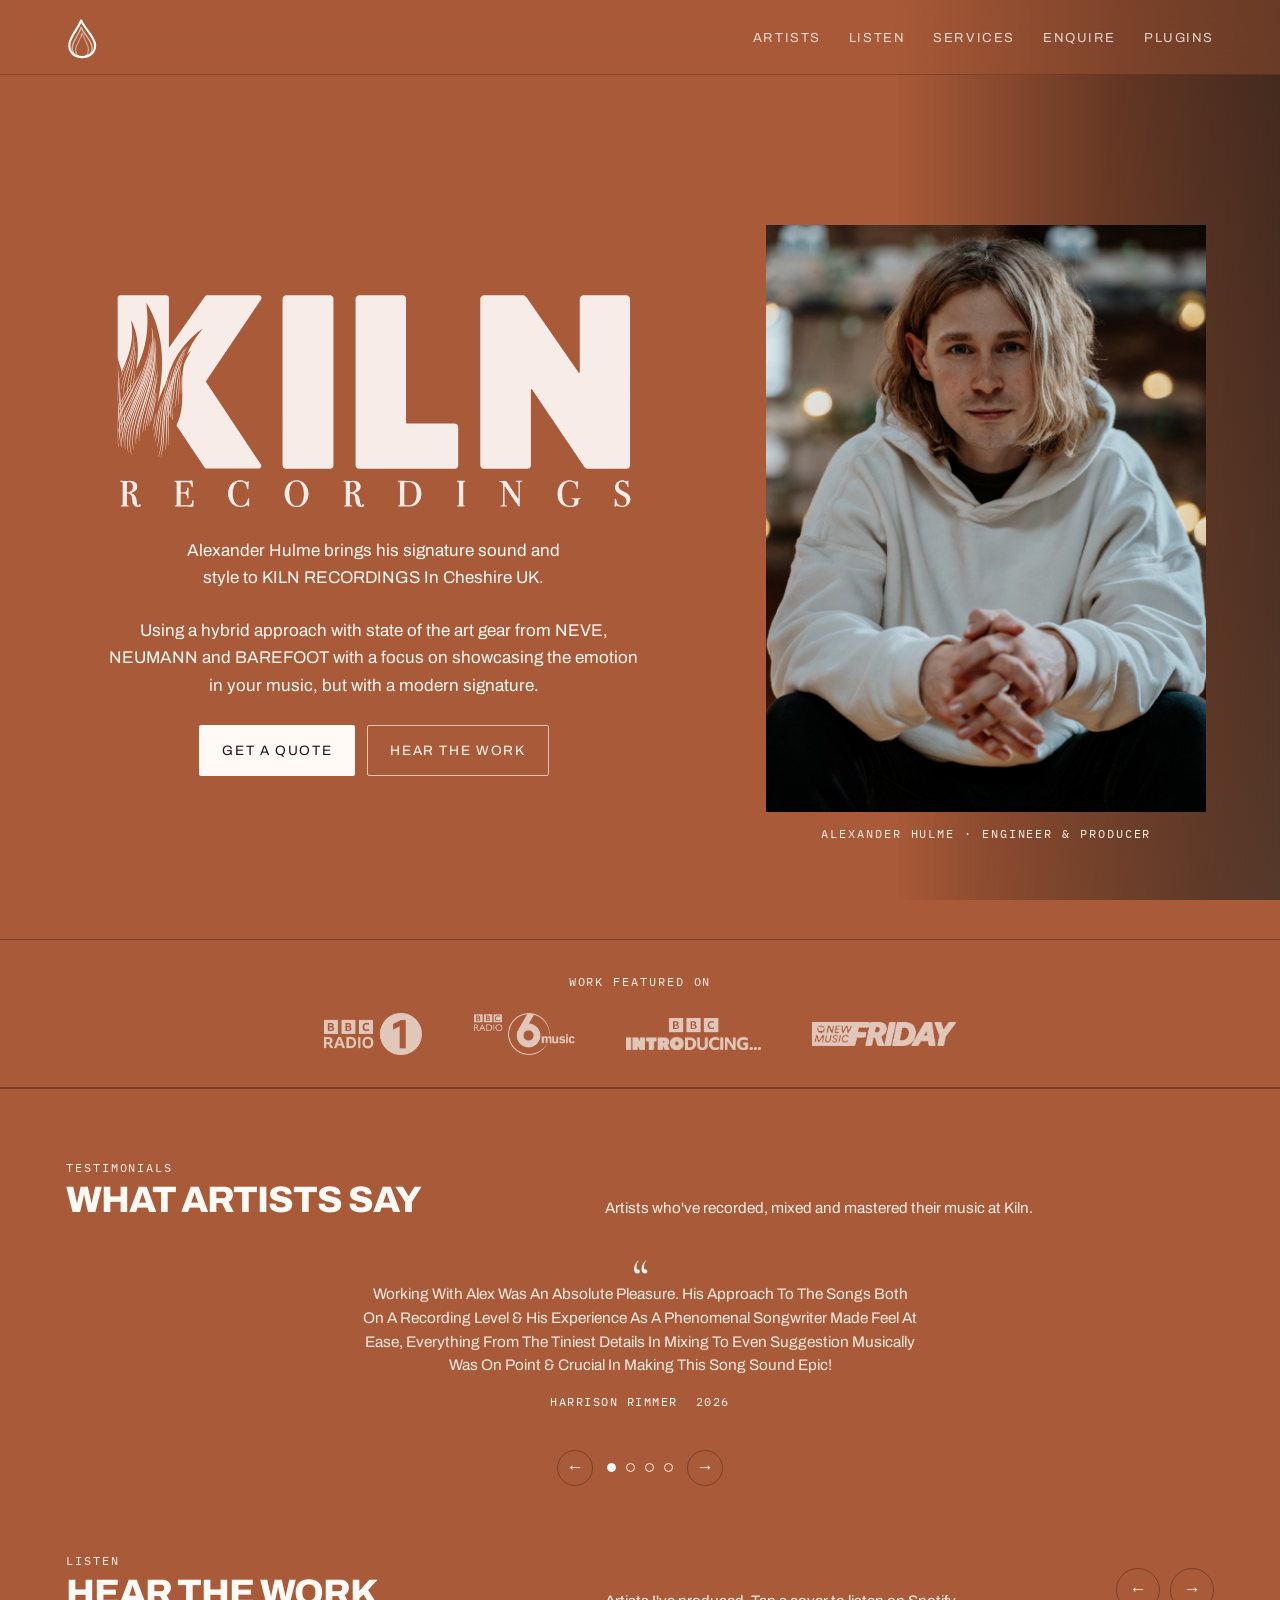
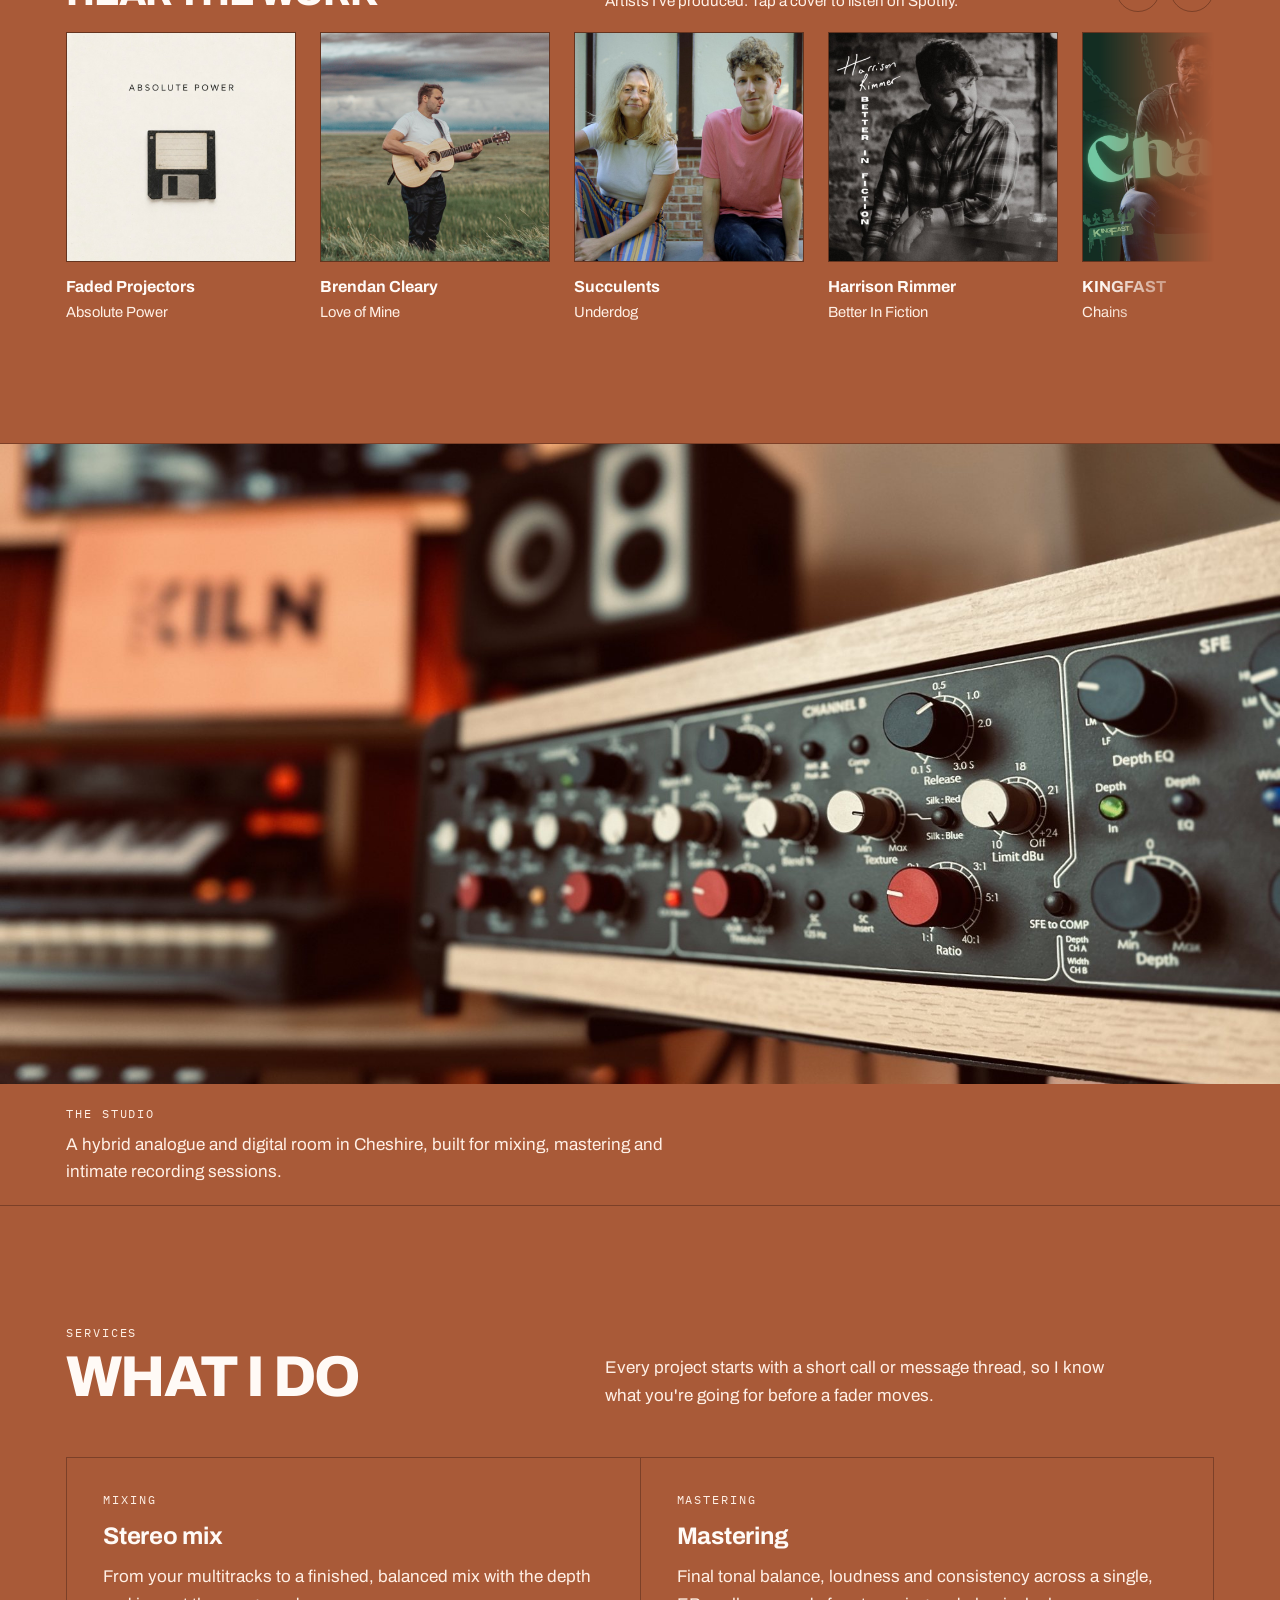
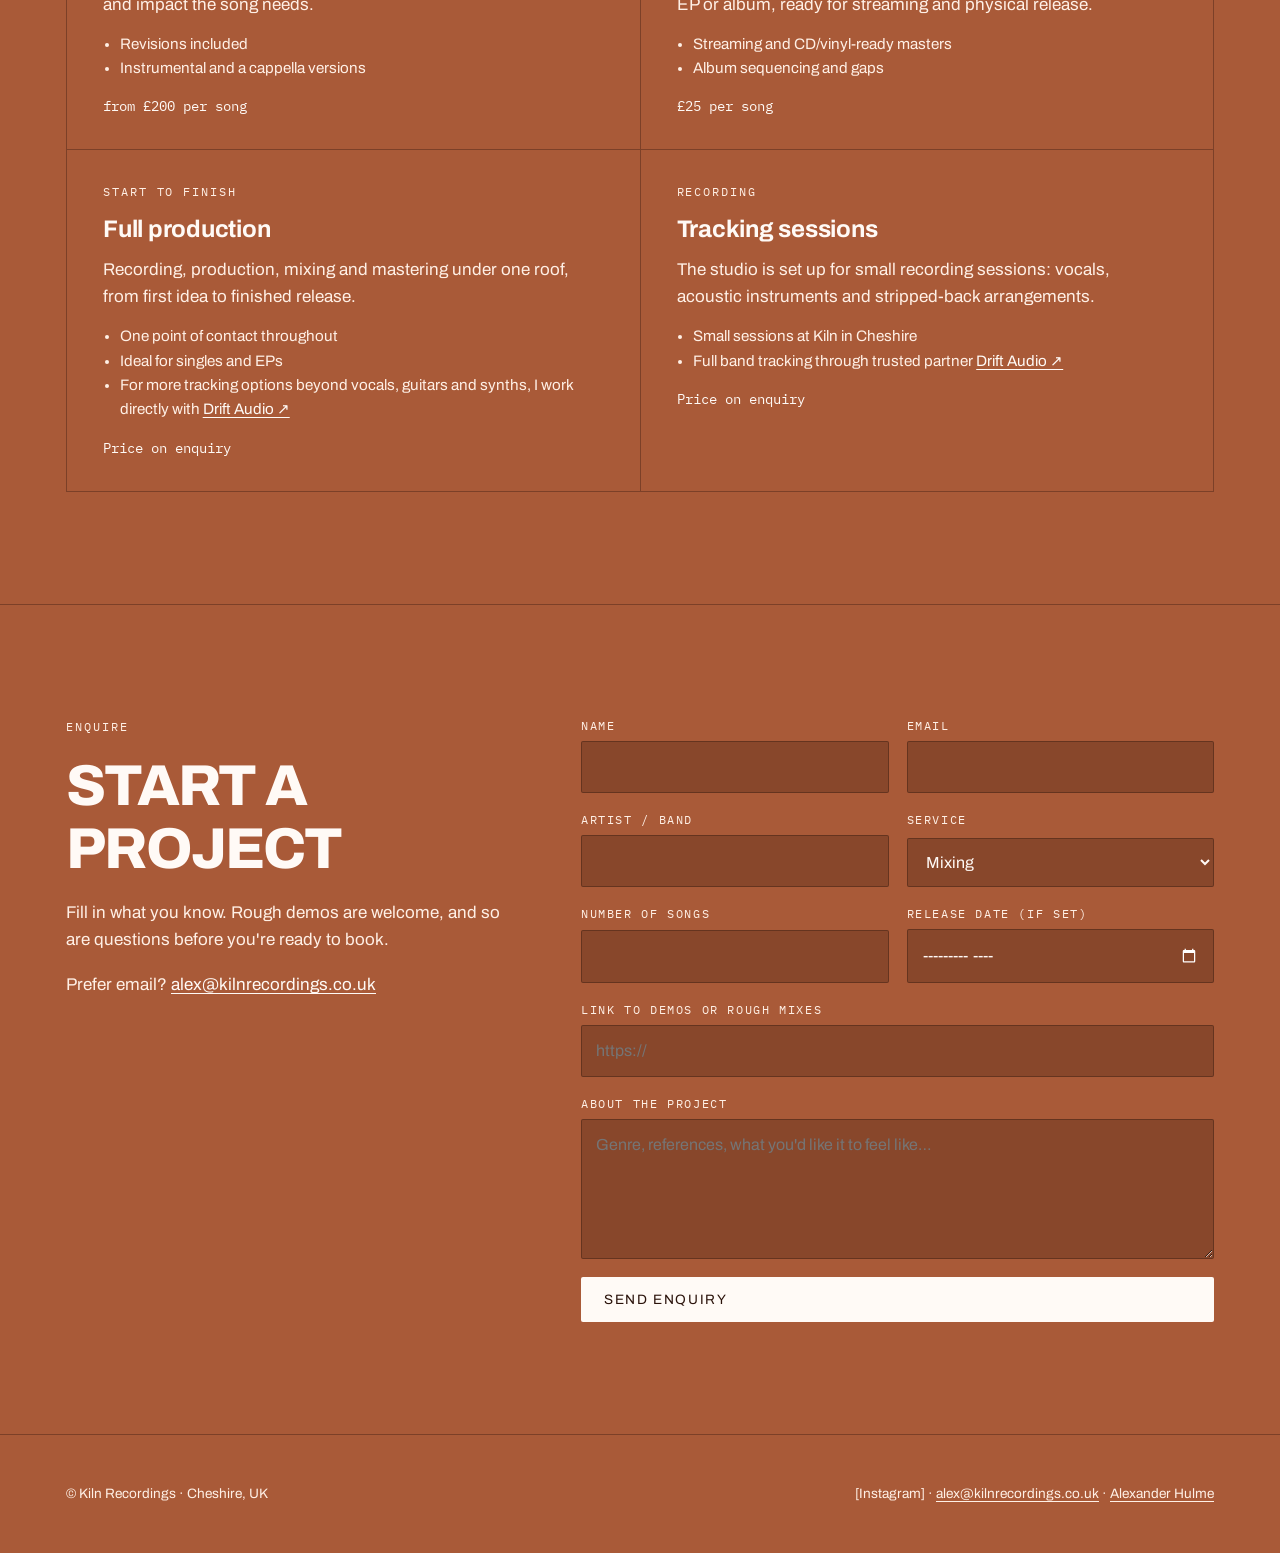
==== commit b678d4fd: "Add files via upload" ====
--- a/kiln-site/index.html
+++ b/kiln-site/index.html
@@ -81,11 +81,11 @@
         </figure>
         <figure class="quote">
           <blockquote><p>I honestly couldn't recommend Alex enough! He took my vision for my next single and turned it into reality, from recording and production right through to mixing and mastering. He was so lovely and easy to work with, really listened to what I wanted, and made the whole process feel relaxed and enjoyable. His home studio is amazing, with such a great atmosphere and good vibes. I'm so happy with how the track has turned out!</p></blockquote>
-          <figcaption><b>Betty Kendrick</b></figcaption>
+          <figcaption><b>Betty Kendrick</b><span>2026</span></figcaption>
         </figure>
         <figure class="quote">
           <blockquote><p>Alex’s deliverables are sterling quality. His delivery is fast with no problems, but always happy to accommodate any changes. He takes any notes on board such as what sonic qualities you’re after. Great engineer, truly worth the money &amp; business!</p></blockquote>
-          <figcaption><b>SUNZOO</b></figcaption>
+          <figcaption><b>SUNZOO</b><span>2026</span></figcaption>
         </figure>
       </div>
       <div class="q-controls">
@@ -109,6 +109,8 @@
           artwork      = replace <span class="rel-art"> with <img class="rel-art" src="assets/img/art/your-file.jpg" alt="Artist, Song">
           artist/song  = the two lines under the cover
         Tapping a cover opens that release on Spotify in a new tab. Nothing plays by itself.
+        OPTIONAL CLIP: add data-clip="assets/audio/clips/your-clip.mp3" to an <a class="rel"> to give it a short preview.
+        First tap shows a small player and plays the clip; tapping the same cover again opens Spotify.
       -->
       <div class="releases">
         <div class="rel-ctrl">
@@ -116,30 +118,34 @@
           <button class="q-btn" type="button" data-dir="1" aria-label="Scroll releases right">→</button>
         </div>
         <ul class="rel-track" tabindex="0" aria-label="Releases">
-          <li><a class="rel" href="https://open.spotify.com/track/2vfr8bqnWBUylrecRWU2wY" target="_blank" rel="noopener">
+          <li><a class="rel" data-clip="assets/audio/clips/faded-projectors.mp3" href="https://open.spotify.com/track/2EtFayFzTGQDdrQ1utiWRy" target="_blank" rel="noopener">
+            <img class="rel-art" src="assets/img/art/faded-projectors-absolute-power.jpg" alt="Faded Projectors, Absolute Power" width="800" height="800" loading="lazy">
+            <span class="rel-cap"><b>Faded Projectors</b><span>Absolute Power</span></span>
+          </a></li>
+          <li><a class="rel" data-clip="assets/audio/clips/brendan-cleary.mp3" href="https://open.spotify.com/album/3cgcnZVuzlB8y2WGVinrIx" target="_blank" rel="noopener">
+            <img class="rel-art" src="assets/img/art/brendan-cleary-love-of-mine.jpg" alt="Brendan Cleary, Love of Mine" width="800" height="800" loading="lazy">
+            <span class="rel-cap"><b>Brendan Cleary</b><span>Love of Mine</span></span>
+          </a></li>
+          <li><a class="rel" data-clip="assets/audio/clips/succulents.mp3" href="https://open.spotify.com/track/23wmJg46mA0nj5BTD2KMLz" target="_blank" rel="noopener">
+            <img class="rel-art" src="assets/img/art/succulents-underdog.jpg" alt="Succulents, Underdog" width="800" height="800" loading="lazy">
+            <span class="rel-cap"><b>Succulents</b><span>Underdog</span></span>
+          </a></li>
+          <li><a class="rel" data-clip="assets/audio/clips/harrison-rimmer.mp3" href="https://open.spotify.com/track/2vfr8bqnWBUylrecRWU2wY" target="_blank" rel="noopener">
             <img class="rel-art" src="assets/img/art/harrison-rimmer-better-in-fiction.jpg" alt="Harrison Rimmer, Better In Fiction" width="800" height="800" loading="lazy">
             <span class="rel-cap"><b>Harrison Rimmer</b><span>Better In Fiction</span></span>
           </a></li>
-          <li><a class="rel" href="https://open.spotify.com/track/2EtFayFzTGQDdrQ1utiWRy" target="_blank" rel="noopener">
-            <img class="rel-art" src="assets/img/art/faded-projectors-absolute-power.jpg" alt="Faded Projectors, Absolute Power" width="800" height="800" loading="lazy">
-            <span class="rel-cap"><b>Faded Projectors</b><span>Absolute Power</span></span>
-          </a></li>
-          <li><a class="rel" href="https://open.spotify.com/album/3cgcnZVuzlB8y2WGVinrIx" target="_blank" rel="noopener">
-            <img class="rel-art" src="assets/img/art/brendan-cleary-love-of-mine.jpg" alt="Brendan Cleary, Love of Mine" width="800" height="800" loading="lazy">
-            <span class="rel-cap"><b>Brendan Cleary</b><span>Love of Mine</span></span>
-          </a></li>
-          <li><a class="rel" href="https://open.spotify.com/track/23wmJg46mA0nj5BTD2KMLz" target="_blank" rel="noopener">
-            <img class="rel-art" src="assets/img/art/succulents-underdog.jpg" alt="Succulents, Underdog" width="800" height="800" loading="lazy">
-            <span class="rel-cap"><b>Succulents</b><span>Underdog</span></span>
+          <li><a class="rel" data-clip="assets/audio/clips/kingfast.mp3" href="https://open.spotify.com/search/KINGFAST%20Chains" target="_blank" rel="noopener">
+            <img class="rel-art" src="assets/img/art/kingfast-chains.jpg" alt="KINGFAST, Chains" width="800" height="800" loading="lazy">
+            <span class="rel-cap"><b>KINGFAST</b><span>Chains</span></span>
+          </a></li>
+          <li><a class="rel" data-clip="assets/audio/clips/conor-michael.mp3" href="https://open.spotify.com/track/6W2BB1oqummWrKRkpeGEeo" target="_blank" rel="noopener">
+            <img class="rel-art" src="assets/img/art/conor-michael-let-me-run.jpg" alt="Conor Michael, Let Me Run" width="800" height="800" loading="lazy">
+            <span class="rel-cap"><b>Conor Michael</b><span>Let Me Run</span></span>
           </a></li>
           <li><a class="rel" href="https://open.spotify.com/track/5xtZkdjwXTfRriBi2AWjNv" target="_blank" rel="noopener">
             <img class="rel-art" src="assets/img/art/goldzbrough-good-things-never-last.jpg" alt="Goldzbrough, Good Things Never Last (Acoustic)" width="800" height="800" loading="lazy">
             <span class="rel-cap"><b>Goldzbrough</b><span>Good Things Never Last (Acoustic)</span></span>
           </a></li>
-          <li><a class="rel" href="https://open.spotify.com/track/6W2BB1oqummWrKRkpeGEeo" target="_blank" rel="noopener">
-            <img class="rel-art" src="assets/img/art/conor-michael-let-me-run.jpg" alt="Conor Michael, Let Me Run" width="800" height="800" loading="lazy">
-            <span class="rel-cap"><b>Conor Michael</b><span>Let Me Run</span></span>
-          </a></li>
           <li><a class="rel" href="https://open.spotify.com/track/7q55lxeRFuDgqvLBXiOPzM" target="_blank" rel="noopener">
             <img class="rel-art" src="assets/img/art/alexander-hulme-bullet.jpg" alt="Alexander Hulme, Bullet" width="800" height="800" loading="lazy">
             <span class="rel-cap"><b>Alexander Hulme</b><span>Bullet</span></span>
@@ -148,7 +154,8 @@
             <img class="rel-art" src="assets/img/art/goldzbrough-enough.jpg" alt="Goldzbrough, Enough (Acoustic)" width="800" height="800" loading="lazy">
             <span class="rel-cap"><b>Goldzbrough</b><span>Enough (Acoustic)</span></span>
           </a></li>
-        </ul>
+</ul>
+        <div class="rel-player" id="rel-player" aria-live="polite" hidden></div>
       </div>
     </div>
   </section>
--- a/kiln-site/assets/css/site.css
+++ b/kiln-site/assets/css/site.css
@@ -539,3 +539,14 @@
   .kiln .site-head .brand img { height: 26px; }
   .kiln .site-head nav a { font-size: .56rem; letter-spacing: .04em; }
 }
+
+/* Release clip player (appears under the covers when a cover with a clip is tapped) */
+.rel-player { padding: 18px 20px; display: grid; gap: 12px; }
+.rel-player[hidden] { display: none; }
+.rel-now { font-family: var(--f-mono); font-size: .76rem; letter-spacing: .12em; text-transform: uppercase; color: var(--k-muted); }
+.rel-bar { display: flex; align-items: center; gap: 16px; }
+.rel-player .t-play { width: 44px; height: 44px; flex: none; }
+.rel-player .rel-open { padding: 0; justify-self: start; }
+.rel:is([aria-pressed="true"]) .rel-cap b::after { content: "  ↗"; font-weight: 400; opacity: .7; }
+
+a.rel[role="button"] { cursor: pointer; }
